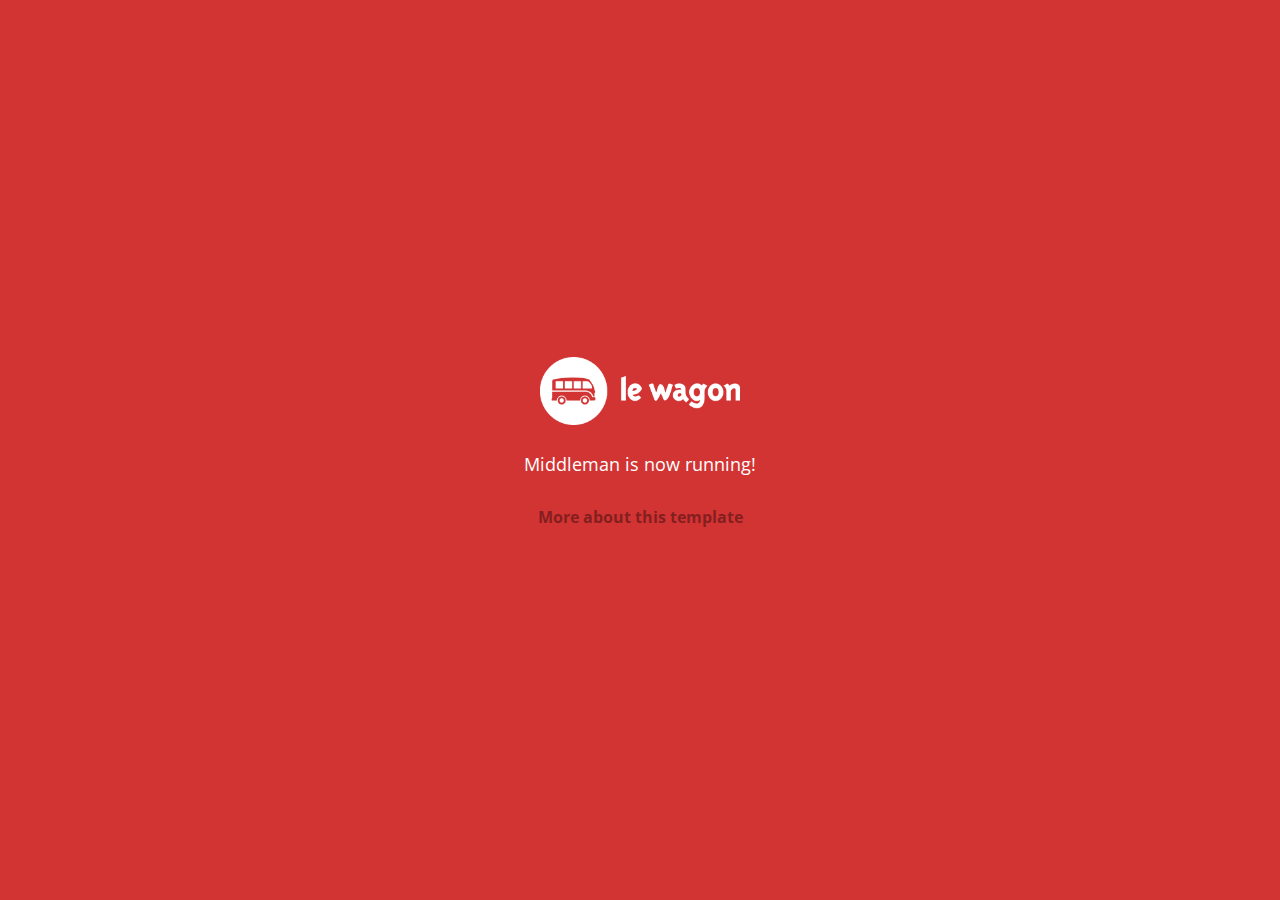
==== index.html @ c3545b0c "Automated commit at 2017-11-06 10:17:30 UTC by middleman-deploy 2.0.0-alpha" ====
<!doctype html>
<html>
  <head>
    <meta charset="utf-8">
    <meta http-equiv="x-ua-compatible" content="ie=edge">
    <meta name="viewport"
          content="width=device-width, initial-scale=1, shrink-to-fit=no">
    <!-- Use the title from a page's frontmatter if it has one -->
    <title>Le Wagon - Middleman</title>
    <link href="stylesheets/application-3c48b980.css" rel="stylesheet" />
    <script src="javascripts/application-93de88c9.js"></script>
    <link href="images/favicon-f15af148.png" rel="icon" type="image/png" />
  </head>
  <body>
    <div id="home">
  <div class="home-content">
    <img src="images/logo-acc9c0ec.png" width="200" alt="Logo" />
    <p>
      Middleman is now running!
    </p>
    <p class="about">
      <a href="about.html">More about this template</a>
    </p>
  </div>
</div>

  </body>
</html>
---- stylesheets/application-3c48b980.css ----
@import url("https://fonts.googleapis.com/css?family=Open+Sans:400,300,700|Raleway:400,100,300,700,500");/*!
 * Bootstrap v3.3.7 (http://getbootstrap.com)
 * Copyright 2011-2016 Twitter, Inc.
 * Licensed under MIT (https://github.com/twbs/bootstrap/blob/master/LICENSE)
 *//*! normalize.css v3.0.3 | MIT License | github.com/necolas/normalize.css */html{font-family:sans-serif;-ms-text-size-adjust:100%;-webkit-text-size-adjust:100%}body{margin:0}article,aside,details,figcaption,figure,footer,header,hgroup,main,menu,nav,section,summary{display:block}audio,canvas,progress,video{display:inline-block;vertical-align:baseline}audio:not([controls]){display:none;height:0}[hidden],template{display:none}a{background-color:transparent}a:active,a:hover{outline:0}abbr[title]{border-bottom:1px dotted}b,strong{font-weight:bold}dfn{font-style:italic}h1{font-size:2em;margin:0.67em 0}mark{background:#ff0;color:#000}small{font-size:80%}sub,sup{font-size:75%;line-height:0;position:relative;vertical-align:baseline}sup{top:-0.5em}sub{bottom:-0.25em}img{border:0}svg:not(:root){overflow:hidden}figure{margin:1em 40px}hr{-webkit-box-sizing:content-box;box-sizing:content-box;height:0}pre{overflow:auto}code,kbd,pre,samp{font-family:monospace, monospace;font-size:1em}button,input,optgroup,select,textarea{color:inherit;font:inherit;margin:0}button{overflow:visible}button,select{text-transform:none}button,html input[type="button"],input[type="reset"],input[type="submit"]{-webkit-appearance:button;cursor:pointer}button[disabled],html input[disabled]{cursor:default}button::-moz-focus-inner,input::-moz-focus-inner{border:0;padding:0}input{line-height:normal}input[type="checkbox"],input[type="radio"]{-webkit-box-sizing:border-box;box-sizing:border-box;padding:0}input[type="number"]::-webkit-inner-spin-button,input[type="number"]::-webkit-outer-spin-button{height:auto}input[type="search"]{-webkit-appearance:textfield;-webkit-box-sizing:content-box;box-sizing:content-box}input[type="search"]::-webkit-search-cancel-button,input[type="search"]::-webkit-search-decoration{-webkit-appearance:none}fieldset{border:1px solid #c0c0c0;margin:0 2px;padding:0.35em 0.625em 0.75em}legend{border:0;padding:0}textarea{overflow:auto}optgroup{font-weight:bold}table{border-collapse:collapse;border-spacing:0}td,th{padding:0}/*! Source: https://github.com/h5bp/html5-boilerplate/blob/master/src/css/main.css */@media print{*,*:before,*:after{background:transparent !important;color:#000 !important;-webkit-box-shadow:none !important;box-shadow:none !important;text-shadow:none !important}a,a:visited{text-decoration:underline}a[href]:after{content:" (" attr(href) ")"}abbr[title]:after{content:" (" attr(title) ")"}a[href^="#"]:after,a[href^="javascript:"]:after{content:""}pre,blockquote{border:1px solid #999;page-break-inside:avoid}thead{display:table-header-group}tr,img{page-break-inside:avoid}img{max-width:100% !important}p,h2,h3{orphans:3;widows:3}h2,h3{page-break-after:avoid}.navbar{display:none}.btn>.caret,.dropup>.btn>.caret{border-top-color:#000 !important}.label{border:1px solid #000}.table{border-collapse:collapse !important}.table td,.table th{background-color:#fff !important}.table-bordered th,.table-bordered td{border:1px solid #ddd !important}}@font-face{font-family:'Glyphicons Halflings';src:url("../assets/bootstrap/glyphicons-halflings-regular-86b6f62b.eot");src:url("../assets/bootstrap/glyphicons-halflings-regular-86b6f62b.eot?#iefix") format("embedded-opentype"),url("../assets/bootstrap/glyphicons-halflings-regular-ca35b697.woff2") format("woff2"),url("../assets/bootstrap/glyphicons-halflings-regular-278e49a8.woff") format("woff"),url("../assets/bootstrap/glyphicons-halflings-regular-44bc1850.ttf") format("truetype"),url("../assets/bootstrap/glyphicons-halflings-regular-de51a849.svg#glyphicons_halflingsregular") format("svg")}.glyphicon{position:relative;top:1px;display:inline-block;font-family:'Glyphicons Halflings';font-style:normal;font-weight:normal;line-height:1;-webkit-font-smoothing:antialiased;-moz-osx-font-smoothing:grayscale}.glyphicon-asterisk:before{content:"\002a"}.glyphicon-plus:before{content:"\002b"}.glyphicon-euro:before,.glyphicon-eur:before{content:"\20ac"}.glyphicon-minus:before{content:"\2212"}.glyphicon-cloud:before{content:"\2601"}.glyphicon-envelope:before{content:"\2709"}.glyphicon-pencil:before{content:"\270f"}.glyphicon-glass:before{content:"\e001"}.glyphicon-music:before{content:"\e002"}.glyphicon-search:before{content:"\e003"}.glyphicon-heart:before{content:"\e005"}.glyphicon-star:before{content:"\e006"}.glyphicon-star-empty:before{content:"\e007"}.glyphicon-user:before{content:"\e008"}.glyphicon-film:before{content:"\e009"}.glyphicon-th-large:before{content:"\e010"}.glyphicon-th:before{content:"\e011"}.glyphicon-th-list:before{content:"\e012"}.glyphicon-ok:before{content:"\e013"}.glyphicon-remove:before{content:"\e014"}.glyphicon-zoom-in:before{content:"\e015"}.glyphicon-zoom-out:before{content:"\e016"}.glyphicon-off:before{content:"\e017"}.glyphicon-signal:before{content:"\e018"}.glyphicon-cog:before{content:"\e019"}.glyphicon-trash:before{content:"\e020"}.glyphicon-home:before{content:"\e021"}.glyphicon-file:before{content:"\e022"}.glyphicon-time:before{content:"\e023"}.glyphicon-road:before{content:"\e024"}.glyphicon-download-alt:before{content:"\e025"}.glyphicon-download:before{content:"\e026"}.glyphicon-upload:before{content:"\e027"}.glyphicon-inbox:before{content:"\e028"}.glyphicon-play-circle:before{content:"\e029"}.glyphicon-repeat:before{content:"\e030"}.glyphicon-refresh:before{content:"\e031"}.glyphicon-list-alt:before{content:"\e032"}.glyphicon-lock:before{content:"\e033"}.glyphicon-flag:before{content:"\e034"}.glyphicon-headphones:before{content:"\e035"}.glyphicon-volume-off:before{content:"\e036"}.glyphicon-volume-down:before{content:"\e037"}.glyphicon-volume-up:before{content:"\e038"}.glyphicon-qrcode:before{content:"\e039"}.glyphicon-barcode:before{content:"\e040"}.glyphicon-tag:before{content:"\e041"}.glyphicon-tags:before{content:"\e042"}.glyphicon-book:before{content:"\e043"}.glyphicon-bookmark:before{content:"\e044"}.glyphicon-print:before{content:"\e045"}.glyphicon-camera:before{content:"\e046"}.glyphicon-font:before{content:"\e047"}.glyphicon-bold:before{content:"\e048"}.glyphicon-italic:before{content:"\e049"}.glyphicon-text-height:before{content:"\e050"}.glyphicon-text-width:before{content:"\e051"}.glyphicon-align-left:before{content:"\e052"}.glyphicon-align-center:before{content:"\e053"}.glyphicon-align-right:before{content:"\e054"}.glyphicon-align-justify:before{content:"\e055"}.glyphicon-list:before{content:"\e056"}.glyphicon-indent-left:before{content:"\e057"}.glyphicon-indent-right:before{content:"\e058"}.glyphicon-facetime-video:before{content:"\e059"}.glyphicon-picture:before{content:"\e060"}.glyphicon-map-marker:before{content:"\e062"}.glyphicon-adjust:before{content:"\e063"}.glyphicon-tint:before{content:"\e064"}.glyphicon-edit:before{content:"\e065"}.glyphicon-share:before{content:"\e066"}.glyphicon-check:before{content:"\e067"}.glyphicon-move:before{content:"\e068"}.glyphicon-step-backward:before{content:"\e069"}.glyphicon-fast-backward:before{content:"\e070"}.glyphicon-backward:before{content:"\e071"}.glyphicon-play:before{content:"\e072"}.glyphicon-pause:before{content:"\e073"}.glyphicon-stop:before{content:"\e074"}.glyphicon-forward:before{content:"\e075"}.glyphicon-fast-forward:before{content:"\e076"}.glyphicon-step-forward:before{content:"\e077"}.glyphicon-eject:before{content:"\e078"}.glyphicon-chevron-left:before{content:"\e079"}.glyphicon-chevron-right:before{content:"\e080"}.glyphicon-plus-sign:before{content:"\e081"}.glyphicon-minus-sign:before{content:"\e082"}.glyphicon-remove-sign:before{content:"\e083"}.glyphicon-ok-sign:before{content:"\e084"}.glyphicon-question-sign:before{content:"\e085"}.glyphicon-info-sign:before{content:"\e086"}.glyphicon-screenshot:before{content:"\e087"}.glyphicon-remove-circle:before{content:"\e088"}.glyphicon-ok-circle:before{content:"\e089"}.glyphicon-ban-circle:before{content:"\e090"}.glyphicon-arrow-left:before{content:"\e091"}.glyphicon-arrow-right:before{content:"\e092"}.glyphicon-arrow-up:before{content:"\e093"}.glyphicon-arrow-down:before{content:"\e094"}.glyphicon-share-alt:before{content:"\e095"}.glyphicon-resize-full:before{content:"\e096"}.glyphicon-resize-small:before{content:"\e097"}.glyphicon-exclamation-sign:before{content:"\e101"}.glyphicon-gift:before{content:"\e102"}.glyphicon-leaf:before{content:"\e103"}.glyphicon-fire:before{content:"\e104"}.glyphicon-eye-open:before{content:"\e105"}.glyphicon-eye-close:before{content:"\e106"}.glyphicon-warning-sign:before{content:"\e107"}.glyphicon-plane:before{content:"\e108"}.glyphicon-calendar:before{content:"\e109"}.glyphicon-random:before{content:"\e110"}.glyphicon-comment:before{content:"\e111"}.glyphicon-magnet:before{content:"\e112"}.glyphicon-chevron-up:before{content:"\e113"}.glyphicon-chevron-down:before{content:"\e114"}.glyphicon-retweet:before{content:"\e115"}.glyphicon-shopping-cart:before{content:"\e116"}.glyphicon-folder-close:before{content:"\e117"}.glyphicon-folder-open:before{content:"\e118"}.glyphicon-resize-vertical:before{content:"\e119"}.glyphicon-resize-horizontal:before{content:"\e120"}.glyphicon-hdd:before{content:"\e121"}.glyphicon-bullhorn:before{content:"\e122"}.glyphicon-bell:before{content:"\e123"}.glyphicon-certificate:before{content:"\e124"}.glyphicon-thumbs-up:before{content:"\e125"}.glyphicon-thumbs-down:before{content:"\e126"}.glyphicon-hand-right:before{content:"\e127"}.glyphicon-hand-left:before{content:"\e128"}.glyphicon-hand-up:before{content:"\e129"}.glyphicon-hand-down:before{content:"\e130"}.glyphicon-circle-arrow-right:before{content:"\e131"}.glyphicon-circle-arrow-left:before{content:"\e132"}.glyphicon-circle-arrow-up:before{content:"\e133"}.glyphicon-circle-arrow-down:before{content:"\e134"}.glyphicon-globe:before{content:"\e135"}.glyphicon-wrench:before{content:"\e136"}.glyphicon-tasks:before{content:"\e137"}.glyphicon-filter:before{content:"\e138"}.glyphicon-briefcase:before{content:"\e139"}.glyphicon-fullscreen:before{content:"\e140"}.glyphicon-dashboard:before{content:"\e141"}.glyphicon-paperclip:before{content:"\e142"}.glyphicon-heart-empty:before{content:"\e143"}.glyphicon-link:before{content:"\e144"}.glyphicon-phone:before{content:"\e145"}.glyphicon-pushpin:before{content:"\e146"}.glyphicon-usd:before{content:"\e148"}.glyphicon-gbp:before{content:"\e149"}.glyphicon-sort:before{content:"\e150"}.glyphicon-sort-by-alphabet:before{content:"\e151"}.glyphicon-sort-by-alphabet-alt:before{content:"\e152"}.glyphicon-sort-by-order:before{content:"\e153"}.glyphicon-sort-by-order-alt:before{content:"\e154"}.glyphicon-sort-by-attributes:before{content:"\e155"}.glyphicon-sort-by-attributes-alt:before{content:"\e156"}.glyphicon-unchecked:before{content:"\e157"}.glyphicon-expand:before{content:"\e158"}.glyphicon-collapse-down:before{content:"\e159"}.glyphicon-collapse-up:before{content:"\e160"}.glyphicon-log-in:before{content:"\e161"}.glyphicon-flash:before{content:"\e162"}.glyphicon-log-out:before{content:"\e163"}.glyphicon-new-window:before{content:"\e164"}.glyphicon-record:before{content:"\e165"}.glyphicon-save:before{content:"\e166"}.glyphicon-open:before{content:"\e167"}.glyphicon-saved:before{content:"\e168"}.glyphicon-import:before{content:"\e169"}.glyphicon-export:before{content:"\e170"}.glyphicon-send:before{content:"\e171"}.glyphicon-floppy-disk:before{content:"\e172"}.glyphicon-floppy-saved:before{content:"\e173"}.glyphicon-floppy-remove:before{content:"\e174"}.glyphicon-floppy-save:before{content:"\e175"}.glyphicon-floppy-open:before{content:"\e176"}.glyphicon-credit-card:before{content:"\e177"}.glyphicon-transfer:before{content:"\e178"}.glyphicon-cutlery:before{content:"\e179"}.glyphicon-header:before{content:"\e180"}.glyphicon-compressed:before{content:"\e181"}.glyphicon-earphone:before{content:"\e182"}.glyphicon-phone-alt:before{content:"\e183"}.glyphicon-tower:before{content:"\e184"}.glyphicon-stats:before{content:"\e185"}.glyphicon-sd-video:before{content:"\e186"}.glyphicon-hd-video:before{content:"\e187"}.glyphicon-subtitles:before{content:"\e188"}.glyphicon-sound-stereo:before{content:"\e189"}.glyphicon-sound-dolby:before{content:"\e190"}.glyphicon-sound-5-1:before{content:"\e191"}.glyphicon-sound-6-1:before{content:"\e192"}.glyphicon-sound-7-1:before{content:"\e193"}.glyphicon-copyright-mark:before{content:"\e194"}.glyphicon-registration-mark:before{content:"\e195"}.glyphicon-cloud-download:before{content:"\e197"}.glyphicon-cloud-upload:before{content:"\e198"}.glyphicon-tree-conifer:before{content:"\e199"}.glyphicon-tree-deciduous:before{content:"\e200"}.glyphicon-cd:before{content:"\e201"}.glyphicon-save-file:before{content:"\e202"}.glyphicon-open-file:before{content:"\e203"}.glyphicon-level-up:before{content:"\e204"}.glyphicon-copy:before{content:"\e205"}.glyphicon-paste:before{content:"\e206"}.glyphicon-alert:before{content:"\e209"}.glyphicon-equalizer:before{content:"\e210"}.glyphicon-king:before{content:"\e211"}.glyphicon-queen:before{content:"\e212"}.glyphicon-pawn:before{content:"\e213"}.glyphicon-bishop:before{content:"\e214"}.glyphicon-knight:before{content:"\e215"}.glyphicon-baby-formula:before{content:"\e216"}.glyphicon-tent:before{content:"\26fa"}.glyphicon-blackboard:before{content:"\e218"}.glyphicon-bed:before{content:"\e219"}.glyphicon-apple:before{content:"\f8ff"}.glyphicon-erase:before{content:"\e221"}.glyphicon-hourglass:before{content:"\231b"}.glyphicon-lamp:before{content:"\e223"}.glyphicon-duplicate:before{content:"\e224"}.glyphicon-piggy-bank:before{content:"\e225"}.glyphicon-scissors:before{content:"\e226"}.glyphicon-bitcoin:before{content:"\e227"}.glyphicon-btc:before{content:"\e227"}.glyphicon-xbt:before{content:"\e227"}.glyphicon-yen:before{content:"\00a5"}.glyphicon-jpy:before{content:"\00a5"}.glyphicon-ruble:before{content:"\20bd"}.glyphicon-rub:before{content:"\20bd"}.glyphicon-scale:before{content:"\e230"}.glyphicon-ice-lolly:before{content:"\e231"}.glyphicon-ice-lolly-tasted:before{content:"\e232"}.glyphicon-education:before{content:"\e233"}.glyphicon-option-horizontal:before{content:"\e234"}.glyphicon-option-vertical:before{content:"\e235"}.glyphicon-menu-hamburger:before{content:"\e236"}.glyphicon-modal-window:before{content:"\e237"}.glyphicon-oil:before{content:"\e238"}.glyphicon-grain:before{content:"\e239"}.glyphicon-sunglasses:before{content:"\e240"}.glyphicon-text-size:before{content:"\e241"}.glyphicon-text-color:before{content:"\e242"}.glyphicon-text-background:before{content:"\e243"}.glyphicon-object-align-top:before{content:"\e244"}.glyphicon-object-align-bottom:before{content:"\e245"}.glyphicon-object-align-horizontal:before{content:"\e246"}.glyphicon-object-align-left:before{content:"\e247"}.glyphicon-object-align-vertical:before{content:"\e248"}.glyphicon-object-align-right:before{content:"\e249"}.glyphicon-triangle-right:before{content:"\e250"}.glyphicon-triangle-left:before{content:"\e251"}.glyphicon-triangle-bottom:before{content:"\e252"}.glyphicon-triangle-top:before{content:"\e253"}.glyphicon-console:before{content:"\e254"}.glyphicon-superscript:before{content:"\e255"}.glyphicon-subscript:before{content:"\e256"}.glyphicon-menu-left:before{content:"\e257"}.glyphicon-menu-right:before{content:"\e258"}.glyphicon-menu-down:before{content:"\e259"}.glyphicon-menu-up:before{content:"\e260"}*{-webkit-box-sizing:border-box;box-sizing:border-box}*:before,*:after{-webkit-box-sizing:border-box;box-sizing:border-box}html{font-size:10px;-webkit-tap-highlight-color:transparent}body{font-family:"Open Sans", "Helvetica", "sans-serif";font-size:18px;line-height:1.42857143;color:#333333;background-color:#F4F4F4}input,button,select,textarea{font-family:inherit;font-size:inherit;line-height:inherit}a{color:#469AE0;text-decoration:none}a:hover,a:focus{color:#1f74ba;text-decoration:underline}a:focus{outline:5px auto -webkit-focus-ring-color;outline-offset:-2px}figure{margin:0}img{vertical-align:middle}.img-responsive{display:block;max-width:100%;height:auto}.img-rounded{border-radius:2px}.img-thumbnail{padding:4px;line-height:1.42857143;background-color:#F4F4F4;border:1px solid #ddd;border-radius:2px;-webkit-transition:all 0.2s ease-in-out;transition:all 0.2s ease-in-out;display:inline-block;max-width:100%;height:auto}.img-circle{border-radius:50%}hr{margin-top:25px;margin-bottom:25px;border:0;border-top:1px solid #eeeeee}.sr-only{position:absolute;width:1px;height:1px;margin:-1px;padding:0;overflow:hidden;clip:rect(0, 0, 0, 0);border:0}.sr-only-focusable:active,.sr-only-focusable:focus{position:static;width:auto;height:auto;margin:0;overflow:visible;clip:auto}[role="button"]{cursor:pointer}h1,h2,h3,h4,h5,h6,.h1,.h2,.h3,.h4,.h5,.h6{font-family:"Raleway", "Helvetica", "sans-serif";font-weight:500;line-height:1.1;color:inherit}h1 small,h1 .small,h2 small,h2 .small,h3 small,h3 .small,h4 small,h4 .small,h5 small,h5 .small,h6 small,h6 .small,.h1 small,.h1 .small,.h2 small,.h2 .small,.h3 small,.h3 .small,.h4 small,.h4 .small,.h5 small,.h5 .small,.h6 small,.h6 .small{font-weight:normal;line-height:1;color:#777777}h1,.h1,h2,.h2,h3,.h3{margin-top:25px;margin-bottom:12.5px}h1 small,h1 .small,.h1 small,.h1 .small,h2 small,h2 .small,.h2 small,.h2 .small,h3 small,h3 .small,.h3 small,.h3 .small{font-size:65%}h4,.h4,h5,.h5,h6,.h6{margin-top:12.5px;margin-bottom:12.5px}h4 small,h4 .small,.h4 small,.h4 .small,h5 small,h5 .small,.h5 small,.h5 .small,h6 small,h6 .small,.h6 small,.h6 .small{font-size:75%}h1,.h1{font-size:46px}h2,.h2{font-size:38px}h3,.h3{font-size:31px}h4,.h4{font-size:23px}h5,.h5{font-size:18px}h6,.h6{font-size:16px}p{margin:0 0 12.5px}.lead{margin-bottom:25px;font-size:20px;font-weight:300;line-height:1.4}@media (min-width: 768px){.lead{font-size:27px}}small,.small{font-size:88%}mark,.mark{background-color:#fcf8e3;padding:.2em}.text-left{text-align:left}.text-right{text-align:right}.text-center{text-align:center}.text-justify{text-align:justify}.text-nowrap{white-space:nowrap}.text-lowercase{text-transform:lowercase}.text-uppercase,.initialism{text-transform:uppercase}.text-capitalize{text-transform:capitalize}.text-muted{color:#777777}.text-primary{color:#469AE0}a.text-primary:hover,a.text-primary:focus{color:#2381d0}.text-success{color:#3c763d}a.text-success:hover,a.text-success:focus{color:#2b542c}.text-info{color:#31708f}a.text-info:hover,a.text-info:focus{color:#245269}.text-warning{color:#8a6d3b}a.text-warning:hover,a.text-warning:focus{color:#66512c}.text-danger{color:#a94442}a.text-danger:hover,a.text-danger:focus{color:#843534}.bg-primary{color:#fff}.bg-primary{background-color:#469AE0}a.bg-primary:hover,a.bg-primary:focus{background-color:#2381d0}.bg-success{background-color:#dff0d8}a.bg-success:hover,a.bg-success:focus{background-color:#c1e2b3}.bg-info{background-color:#d9edf7}a.bg-info:hover,a.bg-info:focus{background-color:#afd9ee}.bg-warning{background-color:#fcf8e3}a.bg-warning:hover,a.bg-warning:focus{background-color:#f7ecb5}.bg-danger{background-color:#f2dede}a.bg-danger:hover,a.bg-danger:focus{background-color:#e4b9b9}.page-header{padding-bottom:11.5px;margin:50px 0 25px;border-bottom:1px solid #eeeeee}ul,ol{margin-top:0;margin-bottom:12.5px}ul ul,ul ol,ol ul,ol ol{margin-bottom:0}.list-unstyled{padding-left:0;list-style:none}.list-inline{padding-left:0;list-style:none;margin-left:-5px}.list-inline>li{display:inline-block;padding-left:5px;padding-right:5px}dl{margin-top:0;margin-bottom:25px}dt,dd{line-height:1.42857143}dt{font-weight:bold}dd{margin-left:0}.dl-horizontal dd:before,.dl-horizontal dd:after{content:" ";display:table}.dl-horizontal dd:after{clear:both}@media (min-width: 768px){.dl-horizontal dt{float:left;width:160px;clear:left;text-align:right;overflow:hidden;text-overflow:ellipsis;white-space:nowrap}.dl-horizontal dd{margin-left:180px}}abbr[title],abbr[data-original-title]{cursor:help;border-bottom:1px dotted #777777}.initialism{font-size:90%}blockquote{padding:12.5px 25px;margin:0 0 25px;font-size:22.5px;border-left:5px solid #eeeeee}blockquote p:last-child,blockquote ul:last-child,blockquote ol:last-child{margin-bottom:0}blockquote footer,blockquote small,blockquote .small{display:block;font-size:80%;line-height:1.42857143;color:#777777}blockquote footer:before,blockquote small:before,blockquote .small:before{content:'\2014 \00A0'}.blockquote-reverse,blockquote.pull-right{padding-right:15px;padding-left:0;border-right:5px solid #eeeeee;border-left:0;text-align:right}.blockquote-reverse footer:before,.blockquote-reverse small:before,.blockquote-reverse .small:before,blockquote.pull-right footer:before,blockquote.pull-right small:before,blockquote.pull-right .small:before{content:''}.blockquote-reverse footer:after,.blockquote-reverse small:after,.blockquote-reverse .small:after,blockquote.pull-right footer:after,blockquote.pull-right small:after,blockquote.pull-right .small:after{content:'\00A0 \2014'}address{margin-bottom:25px;font-style:normal;line-height:1.42857143}code,kbd,pre,samp{font-family:Menlo, Monaco, Consolas, "Courier New", monospace}code{padding:2px 4px;font-size:90%;color:#c7254e;background-color:#f9f2f4;border-radius:2px}kbd{padding:2px 4px;font-size:90%;color:#fff;background-color:#333;border-radius:2px;-webkit-box-shadow:inset 0 -1px 0 rgba(0,0,0,0.25);box-shadow:inset 0 -1px 0 rgba(0,0,0,0.25)}kbd kbd{padding:0;font-size:100%;font-weight:bold;-webkit-box-shadow:none;box-shadow:none}pre{display:block;padding:12px;margin:0 0 12.5px;font-size:17px;line-height:1.42857143;word-break:break-all;word-wrap:break-word;color:#333333;background-color:#f5f5f5;border:1px solid #ccc;border-radius:2px}pre code{padding:0;font-size:inherit;color:inherit;white-space:pre-wrap;background-color:transparent;border-radius:0}.pre-scrollable{max-height:340px;overflow-y:scroll}.container{margin-right:auto;margin-left:auto;padding-left:15px;padding-right:15px}.container:before,.container:after{content:" ";display:table}.container:after{clear:both}@media (min-width: 768px){.container{width:750px}}@media (min-width: 992px){.container{width:970px}}@media (min-width: 1200px){.container{width:1170px}}.container-fluid{margin-right:auto;margin-left:auto;padding-left:15px;padding-right:15px}.container-fluid:before,.container-fluid:after{content:" ";display:table}.container-fluid:after{clear:both}.row{margin-left:-15px;margin-right:-15px}.row:before,.row:after{content:" ";display:table}.row:after{clear:both}.col-xs-1,.col-sm-1,.col-md-1,.col-lg-1,.col-xs-2,.col-sm-2,.col-md-2,.col-lg-2,.col-xs-3,.col-sm-3,.col-md-3,.col-lg-3,.col-xs-4,.col-sm-4,.col-md-4,.col-lg-4,.col-xs-5,.col-sm-5,.col-md-5,.col-lg-5,.col-xs-6,.col-sm-6,.col-md-6,.col-lg-6,.col-xs-7,.col-sm-7,.col-md-7,.col-lg-7,.col-xs-8,.col-sm-8,.col-md-8,.col-lg-8,.col-xs-9,.col-sm-9,.col-md-9,.col-lg-9,.col-xs-10,.col-sm-10,.col-md-10,.col-lg-10,.col-xs-11,.col-sm-11,.col-md-11,.col-lg-11,.col-xs-12,.col-sm-12,.col-md-12,.col-lg-12{position:relative;min-height:1px;padding-left:15px;padding-right:15px}.col-xs-1,.col-xs-2,.col-xs-3,.col-xs-4,.col-xs-5,.col-xs-6,.col-xs-7,.col-xs-8,.col-xs-9,.col-xs-10,.col-xs-11,.col-xs-12{float:left}.col-xs-1{width:8.33333333%}.col-xs-2{width:16.66666667%}.col-xs-3{width:25%}.col-xs-4{width:33.33333333%}.col-xs-5{width:41.66666667%}.col-xs-6{width:50%}.col-xs-7{width:58.33333333%}.col-xs-8{width:66.66666667%}.col-xs-9{width:75%}.col-xs-10{width:83.33333333%}.col-xs-11{width:91.66666667%}.col-xs-12{width:100%}.col-xs-pull-0{right:auto}.col-xs-pull-1{right:8.33333333%}.col-xs-pull-2{right:16.66666667%}.col-xs-pull-3{right:25%}.col-xs-pull-4{right:33.33333333%}.col-xs-pull-5{right:41.66666667%}.col-xs-pull-6{right:50%}.col-xs-pull-7{right:58.33333333%}.col-xs-pull-8{right:66.66666667%}.col-xs-pull-9{right:75%}.col-xs-pull-10{right:83.33333333%}.col-xs-pull-11{right:91.66666667%}.col-xs-pull-12{right:100%}.col-xs-push-0{left:auto}.col-xs-push-1{left:8.33333333%}.col-xs-push-2{left:16.66666667%}.col-xs-push-3{left:25%}.col-xs-push-4{left:33.33333333%}.col-xs-push-5{left:41.66666667%}.col-xs-push-6{left:50%}.col-xs-push-7{left:58.33333333%}.col-xs-push-8{left:66.66666667%}.col-xs-push-9{left:75%}.col-xs-push-10{left:83.33333333%}.col-xs-push-11{left:91.66666667%}.col-xs-push-12{left:100%}.col-xs-offset-0{margin-left:0%}.col-xs-offset-1{margin-left:8.33333333%}.col-xs-offset-2{margin-left:16.66666667%}.col-xs-offset-3{margin-left:25%}.col-xs-offset-4{margin-left:33.33333333%}.col-xs-offset-5{margin-left:41.66666667%}.col-xs-offset-6{margin-left:50%}.col-xs-offset-7{margin-left:58.33333333%}.col-xs-offset-8{margin-left:66.66666667%}.col-xs-offset-9{margin-left:75%}.col-xs-offset-10{margin-left:83.33333333%}.col-xs-offset-11{margin-left:91.66666667%}.col-xs-offset-12{margin-left:100%}@media (min-width: 768px){.col-sm-1,.col-sm-2,.col-sm-3,.col-sm-4,.col-sm-5,.col-sm-6,.col-sm-7,.col-sm-8,.col-sm-9,.col-sm-10,.col-sm-11,.col-sm-12{float:left}.col-sm-1{width:8.33333333%}.col-sm-2{width:16.66666667%}.col-sm-3{width:25%}.col-sm-4{width:33.33333333%}.col-sm-5{width:41.66666667%}.col-sm-6{width:50%}.col-sm-7{width:58.33333333%}.col-sm-8{width:66.66666667%}.col-sm-9{width:75%}.col-sm-10{width:83.33333333%}.col-sm-11{width:91.66666667%}.col-sm-12{width:100%}.col-sm-pull-0{right:auto}.col-sm-pull-1{right:8.33333333%}.col-sm-pull-2{right:16.66666667%}.col-sm-pull-3{right:25%}.col-sm-pull-4{right:33.33333333%}.col-sm-pull-5{right:41.66666667%}.col-sm-pull-6{right:50%}.col-sm-pull-7{right:58.33333333%}.col-sm-pull-8{right:66.66666667%}.col-sm-pull-9{right:75%}.col-sm-pull-10{right:83.33333333%}.col-sm-pull-11{right:91.66666667%}.col-sm-pull-12{right:100%}.col-sm-push-0{left:auto}.col-sm-push-1{left:8.33333333%}.col-sm-push-2{left:16.66666667%}.col-sm-push-3{left:25%}.col-sm-push-4{left:33.33333333%}.col-sm-push-5{left:41.66666667%}.col-sm-push-6{left:50%}.col-sm-push-7{left:58.33333333%}.col-sm-push-8{left:66.66666667%}.col-sm-push-9{left:75%}.col-sm-push-10{left:83.33333333%}.col-sm-push-11{left:91.66666667%}.col-sm-push-12{left:100%}.col-sm-offset-0{margin-left:0%}.col-sm-offset-1{margin-left:8.33333333%}.col-sm-offset-2{margin-left:16.66666667%}.col-sm-offset-3{margin-left:25%}.col-sm-offset-4{margin-left:33.33333333%}.col-sm-offset-5{margin-left:41.66666667%}.col-sm-offset-6{margin-left:50%}.col-sm-offset-7{margin-left:58.33333333%}.col-sm-offset-8{margin-left:66.66666667%}.col-sm-offset-9{margin-left:75%}.col-sm-offset-10{margin-left:83.33333333%}.col-sm-offset-11{margin-left:91.66666667%}.col-sm-offset-12{margin-left:100%}}@media (min-width: 992px){.col-md-1,.col-md-2,.col-md-3,.col-md-4,.col-md-5,.col-md-6,.col-md-7,.col-md-8,.col-md-9,.col-md-10,.col-md-11,.col-md-12{float:left}.col-md-1{width:8.33333333%}.col-md-2{width:16.66666667%}.col-md-3{width:25%}.col-md-4{width:33.33333333%}.col-md-5{width:41.66666667%}.col-md-6{width:50%}.col-md-7{width:58.33333333%}.col-md-8{width:66.66666667%}.col-md-9{width:75%}.col-md-10{width:83.33333333%}.col-md-11{width:91.66666667%}.col-md-12{width:100%}.col-md-pull-0{right:auto}.col-md-pull-1{right:8.33333333%}.col-md-pull-2{right:16.66666667%}.col-md-pull-3{right:25%}.col-md-pull-4{right:33.33333333%}.col-md-pull-5{right:41.66666667%}.col-md-pull-6{right:50%}.col-md-pull-7{right:58.33333333%}.col-md-pull-8{right:66.66666667%}.col-md-pull-9{right:75%}.col-md-pull-10{right:83.33333333%}.col-md-pull-11{right:91.66666667%}.col-md-pull-12{right:100%}.col-md-push-0{left:auto}.col-md-push-1{left:8.33333333%}.col-md-push-2{left:16.66666667%}.col-md-push-3{left:25%}.col-md-push-4{left:33.33333333%}.col-md-push-5{left:41.66666667%}.col-md-push-6{left:50%}.col-md-push-7{left:58.33333333%}.col-md-push-8{left:66.66666667%}.col-md-push-9{left:75%}.col-md-push-10{left:83.33333333%}.col-md-push-11{left:91.66666667%}.col-md-push-12{left:100%}.col-md-offset-0{margin-left:0%}.col-md-offset-1{margin-left:8.33333333%}.col-md-offset-2{margin-left:16.66666667%}.col-md-offset-3{margin-left:25%}.col-md-offset-4{margin-left:33.33333333%}.col-md-offset-5{margin-left:41.66666667%}.col-md-offset-6{margin-left:50%}.col-md-offset-7{margin-left:58.33333333%}.col-md-offset-8{margin-left:66.66666667%}.col-md-offset-9{margin-left:75%}.col-md-offset-10{margin-left:83.33333333%}.col-md-offset-11{margin-left:91.66666667%}.col-md-offset-12{margin-left:100%}}@media (min-width: 1200px){.col-lg-1,.col-lg-2,.col-lg-3,.col-lg-4,.col-lg-5,.col-lg-6,.col-lg-7,.col-lg-8,.col-lg-9,.col-lg-10,.col-lg-11,.col-lg-12{float:left}.col-lg-1{width:8.33333333%}.col-lg-2{width:16.66666667%}.col-lg-3{width:25%}.col-lg-4{width:33.33333333%}.col-lg-5{width:41.66666667%}.col-lg-6{width:50%}.col-lg-7{width:58.33333333%}.col-lg-8{width:66.66666667%}.col-lg-9{width:75%}.col-lg-10{width:83.33333333%}.col-lg-11{width:91.66666667%}.col-lg-12{width:100%}.col-lg-pull-0{right:auto}.col-lg-pull-1{right:8.33333333%}.col-lg-pull-2{right:16.66666667%}.col-lg-pull-3{right:25%}.col-lg-pull-4{right:33.33333333%}.col-lg-pull-5{right:41.66666667%}.col-lg-pull-6{right:50%}.col-lg-pull-7{right:58.33333333%}.col-lg-pull-8{right:66.66666667%}.col-lg-pull-9{right:75%}.col-lg-pull-10{right:83.33333333%}.col-lg-pull-11{right:91.66666667%}.col-lg-pull-12{right:100%}.col-lg-push-0{left:auto}.col-lg-push-1{left:8.33333333%}.col-lg-push-2{left:16.66666667%}.col-lg-push-3{left:25%}.col-lg-push-4{left:33.33333333%}.col-lg-push-5{left:41.66666667%}.col-lg-push-6{left:50%}.col-lg-push-7{left:58.33333333%}.col-lg-push-8{left:66.66666667%}.col-lg-push-9{left:75%}.col-lg-push-10{left:83.33333333%}.col-lg-push-11{left:91.66666667%}.col-lg-push-12{left:100%}.col-lg-offset-0{margin-left:0%}.col-lg-offset-1{margin-left:8.33333333%}.col-lg-offset-2{margin-left:16.66666667%}.col-lg-offset-3{margin-left:25%}.col-lg-offset-4{margin-left:33.33333333%}.col-lg-offset-5{margin-left:41.66666667%}.col-lg-offset-6{margin-left:50%}.col-lg-offset-7{margin-left:58.33333333%}.col-lg-offset-8{margin-left:66.66666667%}.col-lg-offset-9{margin-left:75%}.col-lg-offset-10{margin-left:83.33333333%}.col-lg-offset-11{margin-left:91.66666667%}.col-lg-offset-12{margin-left:100%}}table{background-color:transparent}caption{padding-top:8px;padding-bottom:8px;color:#777777;text-align:left}th{text-align:left}.table{width:100%;max-width:100%;margin-bottom:25px}.table>thead>tr>th,.table>thead>tr>td,.table>tbody>tr>th,.table>tbody>tr>td,.table>tfoot>tr>th,.table>tfoot>tr>td{padding:8px;line-height:1.42857143;vertical-align:top;border-top:1px solid #ddd}.table>thead>tr>th{vertical-align:bottom;border-bottom:2px solid #ddd}.table>caption+thead>tr:first-child>th,.table>caption+thead>tr:first-child>td,.table>colgroup+thead>tr:first-child>th,.table>colgroup+thead>tr:first-child>td,.table>thead:first-child>tr:first-child>th,.table>thead:first-child>tr:first-child>td{border-top:0}.table>tbody+tbody{border-top:2px solid #ddd}.table .table{background-color:#F4F4F4}.table-condensed>thead>tr>th,.table-condensed>thead>tr>td,.table-condensed>tbody>tr>th,.table-condensed>tbody>tr>td,.table-condensed>tfoot>tr>th,.table-condensed>tfoot>tr>td{padding:5px}.table-bordered{border:1px solid #ddd}.table-bordered>thead>tr>th,.table-bordered>thead>tr>td,.table-bordered>tbody>tr>th,.table-bordered>tbody>tr>td,.table-bordered>tfoot>tr>th,.table-bordered>tfoot>tr>td{border:1px solid #ddd}.table-bordered>thead>tr>th,.table-bordered>thead>tr>td{border-bottom-width:2px}.table-striped>tbody>tr:nth-of-type(odd){background-color:#f9f9f9}.table-hover>tbody>tr:hover{background-color:#f5f5f5}table col[class*="col-"]{position:static;float:none;display:table-column}table td[class*="col-"],table th[class*="col-"]{position:static;float:none;display:table-cell}.table>thead>tr>td.active,.table>thead>tr>th.active,.table>thead>tr.active>td,.table>thead>tr.active>th,.table>tbody>tr>td.active,.table>tbody>tr>th.active,.table>tbody>tr.active>td,.table>tbody>tr.active>th,.table>tfoot>tr>td.active,.table>tfoot>tr>th.active,.table>tfoot>tr.active>td,.table>tfoot>tr.active>th{background-color:#f5f5f5}.table-hover>tbody>tr>td.active:hover,.table-hover>tbody>tr>th.active:hover,.table-hover>tbody>tr.active:hover>td,.table-hover>tbody>tr:hover>.active,.table-hover>tbody>tr.active:hover>th{background-color:#e8e8e8}.table>thead>tr>td.success,.table>thead>tr>th.success,.table>thead>tr.success>td,.table>thead>tr.success>th,.table>tbody>tr>td.success,.table>tbody>tr>th.success,.table>tbody>tr.success>td,.table>tbody>tr.success>th,.table>tfoot>tr>td.success,.table>tfoot>tr>th.success,.table>tfoot>tr.success>td,.table>tfoot>tr.success>th{background-color:#dff0d8}.table-hover>tbody>tr>td.success:hover,.table-hover>tbody>tr>th.success:hover,.table-hover>tbody>tr.success:hover>td,.table-hover>tbody>tr:hover>.success,.table-hover>tbody>tr.success:hover>th{background-color:#d0e9c6}.table>thead>tr>td.info,.table>thead>tr>th.info,.table>thead>tr.info>td,.table>thead>tr.info>th,.table>tbody>tr>td.info,.table>tbody>tr>th.info,.table>tbody>tr.info>td,.table>tbody>tr.info>th,.table>tfoot>tr>td.info,.table>tfoot>tr>th.info,.table>tfoot>tr.info>td,.table>tfoot>tr.info>th{background-color:#d9edf7}.table-hover>tbody>tr>td.info:hover,.table-hover>tbody>tr>th.info:hover,.table-hover>tbody>tr.info:hover>td,.table-hover>tbody>tr:hover>.info,.table-hover>tbody>tr.info:hover>th{background-color:#c4e3f3}.table>thead>tr>td.warning,.table>thead>tr>th.warning,.table>thead>tr.warning>td,.table>thead>tr.warning>th,.table>tbody>tr>td.warning,.table>tbody>tr>th.warning,.table>tbody>tr.warning>td,.table>tbody>tr.warning>th,.table>tfoot>tr>td.warning,.table>tfoot>tr>th.warning,.table>tfoot>tr.warning>td,.table>tfoot>tr.warning>th{background-color:#fcf8e3}.table-hover>tbody>tr>td.warning:hover,.table-hover>tbody>tr>th.warning:hover,.table-hover>tbody>tr.warning:hover>td,.table-hover>tbody>tr:hover>.warning,.table-hover>tbody>tr.warning:hover>th{background-color:#faf2cc}.table>thead>tr>td.danger,.table>thead>tr>th.danger,.table>thead>tr.danger>td,.table>thead>tr.danger>th,.table>tbody>tr>td.danger,.table>tbody>tr>th.danger,.table>tbody>tr.danger>td,.table>tbody>tr.danger>th,.table>tfoot>tr>td.danger,.table>tfoot>tr>th.danger,.table>tfoot>tr.danger>td,.table>tfoot>tr.danger>th{background-color:#f2dede}.table-hover>tbody>tr>td.danger:hover,.table-hover>tbody>tr>th.danger:hover,.table-hover>tbody>tr.danger:hover>td,.table-hover>tbody>tr:hover>.danger,.table-hover>tbody>tr.danger:hover>th{background-color:#ebcccc}.table-responsive{overflow-x:auto;min-height:0.01%}@media screen and (max-width: 767px){.table-responsive{width:100%;margin-bottom:18.75px;overflow-y:hidden;-ms-overflow-style:-ms-autohiding-scrollbar;border:1px solid #ddd}.table-responsive>.table{margin-bottom:0}.table-responsive>.table>thead>tr>th,.table-responsive>.table>thead>tr>td,.table-responsive>.table>tbody>tr>th,.table-responsive>.table>tbody>tr>td,.table-responsive>.table>tfoot>tr>th,.table-responsive>.table>tfoot>tr>td{white-space:nowrap}.table-responsive>.table-bordered{border:0}.table-responsive>.table-bordered>thead>tr>th:first-child,.table-responsive>.table-bordered>thead>tr>td:first-child,.table-responsive>.table-bordered>tbody>tr>th:first-child,.table-responsive>.table-bordered>tbody>tr>td:first-child,.table-responsive>.table-bordered>tfoot>tr>th:first-child,.table-responsive>.table-bordered>tfoot>tr>td:first-child{border-left:0}.table-responsive>.table-bordered>thead>tr>th:last-child,.table-responsive>.table-bordered>thead>tr>td:last-child,.table-responsive>.table-bordered>tbody>tr>th:last-child,.table-responsive>.table-bordered>tbody>tr>td:last-child,.table-responsive>.table-bordered>tfoot>tr>th:last-child,.table-responsive>.table-bordered>tfoot>tr>td:last-child{border-right:0}.table-responsive>.table-bordered>tbody>tr:last-child>th,.table-responsive>.table-bordered>tbody>tr:last-child>td,.table-responsive>.table-bordered>tfoot>tr:last-child>th,.table-responsive>.table-bordered>tfoot>tr:last-child>td{border-bottom:0}}fieldset{padding:0;margin:0;border:0;min-width:0}legend{display:block;width:100%;padding:0;margin-bottom:25px;font-size:27px;line-height:inherit;color:#333333;border:0;border-bottom:1px solid #e5e5e5}label{display:inline-block;max-width:100%;margin-bottom:5px;font-weight:bold}input[type="search"]{-webkit-box-sizing:border-box;box-sizing:border-box}input[type="radio"],input[type="checkbox"]{margin:4px 0 0;margin-top:1px \9;line-height:normal}input[type="file"]{display:block}input[type="range"]{display:block;width:100%}select[multiple],select[size]{height:auto}input[type="file"]:focus,input[type="radio"]:focus,input[type="checkbox"]:focus{outline:5px auto -webkit-focus-ring-color;outline-offset:-2px}output{display:block;padding-top:7px;font-size:18px;line-height:1.42857143;color:#000000}.form-control{display:block;width:100%;height:39px;padding:6px 12px;font-size:18px;line-height:1.42857143;color:#000000;background-color:#fff;background-image:none;border:1px solid #ccc;border-radius:2px;-webkit-box-shadow:inset 0 1px 1px rgba(0,0,0,0.075);box-shadow:inset 0 1px 1px rgba(0,0,0,0.075);-webkit-transition:border-color ease-in-out 0.15s, box-shadow ease-in-out 0.15s;-webkit-transition:border-color ease-in-out 0.15s, -webkit-box-shadow ease-in-out 0.15s;transition:border-color ease-in-out 0.15s, -webkit-box-shadow ease-in-out 0.15s;transition:border-color ease-in-out 0.15s, box-shadow ease-in-out 0.15s;transition:border-color ease-in-out 0.15s, box-shadow ease-in-out 0.15s, -webkit-box-shadow ease-in-out 0.15s}.form-control:focus{border-color:#66afe9;outline:0;-webkit-box-shadow:inset 0 1px 1px rgba(0,0,0,0.075),0 0 8px rgba(102,175,233,0.6);box-shadow:inset 0 1px 1px rgba(0,0,0,0.075),0 0 8px rgba(102,175,233,0.6)}.form-control::-moz-placeholder{color:#999;opacity:1}.form-control:-ms-input-placeholder{color:#999}.form-control::-webkit-input-placeholder{color:#999}.form-control::-ms-expand{border:0;background-color:transparent}.form-control[disabled],.form-control[readonly],fieldset[disabled] .form-control{background-color:#eeeeee;opacity:1}.form-control[disabled],fieldset[disabled] .form-control{cursor:not-allowed}textarea.form-control{height:auto}input[type="search"]{-webkit-appearance:none}@media screen and (-webkit-min-device-pixel-ratio: 0){input[type="date"].form-control,input[type="time"].form-control,input[type="datetime-local"].form-control,input[type="month"].form-control{line-height:39px}input[type="date"].input-sm,.input-group-sm>input[type="date"].form-control,.input-group-sm>input[type="date"].input-group-addon,.input-group-sm>.input-group-btn>input[type="date"].btn,.input-group-sm input[type="date"],input[type="time"].input-sm,.input-group-sm>input[type="time"].form-control,.input-group-sm>input[type="time"].input-group-addon,.input-group-sm>.input-group-btn>input[type="time"].btn,.input-group-sm input[type="time"],input[type="datetime-local"].input-sm,.input-group-sm>input[type="datetime-local"].form-control,.input-group-sm>input[type="datetime-local"].input-group-addon,.input-group-sm>.input-group-btn>input[type="datetime-local"].btn,.input-group-sm input[type="datetime-local"],input[type="month"].input-sm,.input-group-sm>input[type="month"].form-control,.input-group-sm>input[type="month"].input-group-addon,.input-group-sm>.input-group-btn>input[type="month"].btn,.input-group-sm input[type="month"]{line-height:36px}input[type="date"].input-lg,.input-group-lg>input[type="date"].form-control,.input-group-lg>input[type="date"].input-group-addon,.input-group-lg>.input-group-btn>input[type="date"].btn,.input-group-lg input[type="date"],input[type="time"].input-lg,.input-group-lg>input[type="time"].form-control,.input-group-lg>input[type="time"].input-group-addon,.input-group-lg>.input-group-btn>input[type="time"].btn,.input-group-lg input[type="time"],input[type="datetime-local"].input-lg,.input-group-lg>input[type="datetime-local"].form-control,.input-group-lg>input[type="datetime-local"].input-group-addon,.input-group-lg>.input-group-btn>input[type="datetime-local"].btn,.input-group-lg input[type="datetime-local"],input[type="month"].input-lg,.input-group-lg>input[type="month"].form-control,.input-group-lg>input[type="month"].input-group-addon,.input-group-lg>.input-group-btn>input[type="month"].btn,.input-group-lg input[type="month"]{line-height:53px}}.form-group{margin-bottom:15px}.radio,.checkbox{position:relative;display:block;margin-top:10px;margin-bottom:10px}.radio label,.checkbox label{min-height:25px;padding-left:20px;margin-bottom:0;font-weight:normal;cursor:pointer}.radio input[type="radio"],.radio-inline input[type="radio"],.checkbox input[type="checkbox"],.checkbox-inline input[type="checkbox"]{position:absolute;margin-left:-20px;margin-top:4px \9}.radio+.radio,.checkbox+.checkbox{margin-top:-5px}.radio-inline,.checkbox-inline{position:relative;display:inline-block;padding-left:20px;margin-bottom:0;vertical-align:middle;font-weight:normal;cursor:pointer}.radio-inline+.radio-inline,.checkbox-inline+.checkbox-inline{margin-top:0;margin-left:10px}input[type="radio"][disabled],input[type="radio"].disabled,fieldset[disabled] input[type="radio"],input[type="checkbox"][disabled],input[type="checkbox"].disabled,fieldset[disabled] input[type="checkbox"]{cursor:not-allowed}.radio-inline.disabled,fieldset[disabled] .radio-inline,.checkbox-inline.disabled,fieldset[disabled] .checkbox-inline{cursor:not-allowed}.radio.disabled label,fieldset[disabled] .radio label,.checkbox.disabled label,fieldset[disabled] .checkbox label{cursor:not-allowed}.form-control-static{padding-top:7px;padding-bottom:7px;margin-bottom:0;min-height:43px}.form-control-static.input-lg,.input-group-lg>.form-control-static.form-control,.input-group-lg>.form-control-static.input-group-addon,.input-group-lg>.input-group-btn>.form-control-static.btn,.form-control-static.input-sm,.input-group-sm>.form-control-static.form-control,.input-group-sm>.form-control-static.input-group-addon,.input-group-sm>.input-group-btn>.form-control-static.btn{padding-left:0;padding-right:0}.input-sm,.input-group-sm>.form-control,.input-group-sm>.input-group-addon,.input-group-sm>.input-group-btn>.btn{height:36px;padding:5px 10px;font-size:16px;line-height:1.5;border-radius:2px}select.input-sm,.input-group-sm>select.form-control,.input-group-sm>select.input-group-addon,.input-group-sm>.input-group-btn>select.btn{height:36px;line-height:36px}textarea.input-sm,.input-group-sm>textarea.form-control,.input-group-sm>textarea.input-group-addon,.input-group-sm>.input-group-btn>textarea.btn,select[multiple].input-sm,.input-group-sm>select[multiple].form-control,.input-group-sm>select[multiple].input-group-addon,.input-group-sm>.input-group-btn>select[multiple].btn{height:auto}.form-group-sm .form-control{height:36px;padding:5px 10px;font-size:16px;line-height:1.5;border-radius:2px}.form-group-sm select.form-control{height:36px;line-height:36px}.form-group-sm textarea.form-control,.form-group-sm select[multiple].form-control{height:auto}.form-group-sm .form-control-static{height:36px;min-height:41px;padding:6px 10px;font-size:16px;line-height:1.5}.input-lg,.input-group-lg>.form-control,.input-group-lg>.input-group-addon,.input-group-lg>.input-group-btn>.btn{height:53px;padding:10px 16px;font-size:23px;line-height:1.3333333;border-radius:2px}select.input-lg,.input-group-lg>select.form-control,.input-group-lg>select.input-group-addon,.input-group-lg>.input-group-btn>select.btn{height:53px;line-height:53px}textarea.input-lg,.input-group-lg>textarea.form-control,.input-group-lg>textarea.input-group-addon,.input-group-lg>.input-group-btn>textarea.btn,select[multiple].input-lg,.input-group-lg>select[multiple].form-control,.input-group-lg>select[multiple].input-group-addon,.input-group-lg>.input-group-btn>select[multiple].btn{height:auto}.form-group-lg .form-control{height:53px;padding:10px 16px;font-size:23px;line-height:1.3333333;border-radius:2px}.form-group-lg select.form-control{height:53px;line-height:53px}.form-group-lg textarea.form-control,.form-group-lg select[multiple].form-control{height:auto}.form-group-lg .form-control-static{height:53px;min-height:48px;padding:11px 16px;font-size:23px;line-height:1.3333333}.has-feedback{position:relative}.has-feedback .form-control{padding-right:48.75px}.form-control-feedback{position:absolute;top:0;right:0;z-index:2;display:block;width:39px;height:39px;line-height:39px;text-align:center;pointer-events:none}.input-lg+.form-control-feedback,.input-group-lg>.form-control+.form-control-feedback,.input-group-lg>.input-group-addon+.form-control-feedback,.input-group-lg>.input-group-btn>.btn+.form-control-feedback,.input-group-lg+.form-control-feedback,.form-group-lg .form-control+.form-control-feedback{width:53px;height:53px;line-height:53px}.input-sm+.form-control-feedback,.input-group-sm>.form-control+.form-control-feedback,.input-group-sm>.input-group-addon+.form-control-feedback,.input-group-sm>.input-group-btn>.btn+.form-control-feedback,.input-group-sm+.form-control-feedback,.form-group-sm .form-control+.form-control-feedback{width:36px;height:36px;line-height:36px}.has-success .help-block,.has-success .control-label,.has-success .radio,.has-success .checkbox,.has-success .radio-inline,.has-success .checkbox-inline,.has-success.radio label,.has-success.checkbox label,.has-success.radio-inline label,.has-success.checkbox-inline label{color:#3c763d}.has-success .form-control{border-color:#3c763d;-webkit-box-shadow:inset 0 1px 1px rgba(0,0,0,0.075);box-shadow:inset 0 1px 1px rgba(0,0,0,0.075)}.has-success .form-control:focus{border-color:#2b542c;-webkit-box-shadow:inset 0 1px 1px rgba(0,0,0,0.075),0 0 6px #67b168;box-shadow:inset 0 1px 1px rgba(0,0,0,0.075),0 0 6px #67b168}.has-success .input-group-addon{color:#3c763d;border-color:#3c763d;background-color:#dff0d8}.has-success .form-control-feedback{color:#3c763d}.has-warning .help-block,.has-warning .control-label,.has-warning .radio,.has-warning .checkbox,.has-warning .radio-inline,.has-warning .checkbox-inline,.has-warning.radio label,.has-warning.checkbox label,.has-warning.radio-inline label,.has-warning.checkbox-inline label{color:#8a6d3b}.has-warning .form-control{border-color:#8a6d3b;-webkit-box-shadow:inset 0 1px 1px rgba(0,0,0,0.075);box-shadow:inset 0 1px 1px rgba(0,0,0,0.075)}.has-warning .form-control:focus{border-color:#66512c;-webkit-box-shadow:inset 0 1px 1px rgba(0,0,0,0.075),0 0 6px #c0a16b;box-shadow:inset 0 1px 1px rgba(0,0,0,0.075),0 0 6px #c0a16b}.has-warning .input-group-addon{color:#8a6d3b;border-color:#8a6d3b;background-color:#fcf8e3}.has-warning .form-control-feedback{color:#8a6d3b}.has-error .help-block,.has-error .control-label,.has-error .radio,.has-error .checkbox,.has-error .radio-inline,.has-error .checkbox-inline,.has-error.radio label,.has-error.checkbox label,.has-error.radio-inline label,.has-error.checkbox-inline label{color:#a94442}.has-error .form-control{border-color:#a94442;-webkit-box-shadow:inset 0 1px 1px rgba(0,0,0,0.075);box-shadow:inset 0 1px 1px rgba(0,0,0,0.075)}.has-error .form-control:focus{border-color:#843534;-webkit-box-shadow:inset 0 1px 1px rgba(0,0,0,0.075),0 0 6px #ce8483;box-shadow:inset 0 1px 1px rgba(0,0,0,0.075),0 0 6px #ce8483}.has-error .input-group-addon{color:#a94442;border-color:#a94442;background-color:#f2dede}.has-error .form-control-feedback{color:#a94442}.has-feedback label ~ .form-control-feedback{top:30px}.has-feedback label.sr-only ~ .form-control-feedback{top:0}.help-block{display:block;margin-top:5px;margin-bottom:10px;color:#737373}@media (min-width: 768px){.form-inline .form-group{display:inline-block;margin-bottom:0;vertical-align:middle}.form-inline .form-control{display:inline-block;width:auto;vertical-align:middle}.form-inline .form-control-static{display:inline-block}.form-inline .input-group{display:inline-table;vertical-align:middle}.form-inline .input-group .input-group-addon,.form-inline .input-group .input-group-btn,.form-inline .input-group .form-control{width:auto}.form-inline .input-group>.form-control{width:100%}.form-inline .control-label{margin-bottom:0;vertical-align:middle}.form-inline .radio,.form-inline .checkbox{display:inline-block;margin-top:0;margin-bottom:0;vertical-align:middle}.form-inline .radio label,.form-inline .checkbox label{padding-left:0}.form-inline .radio input[type="radio"],.form-inline .checkbox input[type="checkbox"]{position:relative;margin-left:0}.form-inline .has-feedback .form-control-feedback{top:0}}.form-horizontal .radio,.form-horizontal .checkbox,.form-horizontal .radio-inline,.form-horizontal .checkbox-inline{margin-top:0;margin-bottom:0;padding-top:7px}.form-horizontal .radio,.form-horizontal .checkbox{min-height:32px}.form-horizontal .form-group{margin-left:-15px;margin-right:-15px}.form-horizontal .form-group:before,.form-horizontal .form-group:after{content:" ";display:table}.form-horizontal .form-group:after{clear:both}@media (min-width: 768px){.form-horizontal .control-label{text-align:right;margin-bottom:0;padding-top:7px}}.form-horizontal .has-feedback .form-control-feedback{right:15px}@media (min-width: 768px){.form-horizontal .form-group-lg .control-label{padding-top:11px;font-size:23px}}@media (min-width: 768px){.form-horizontal .form-group-sm .control-label{padding-top:6px;font-size:16px}}.btn{display:inline-block;margin-bottom:0;font-weight:normal;text-align:center;vertical-align:middle;-ms-touch-action:manipulation;touch-action:manipulation;cursor:pointer;background-image:none;border:1px solid transparent;white-space:nowrap;padding:6px 12px;font-size:18px;line-height:1.42857143;border-radius:2px;-webkit-user-select:none;-moz-user-select:none;-ms-user-select:none;user-select:none}.btn:focus,.btn.focus,.btn:active:focus,.btn:active.focus,.btn.active:focus,.btn.active.focus{outline:5px auto -webkit-focus-ring-color;outline-offset:-2px}.btn:hover,.btn:focus,.btn.focus{color:#333;text-decoration:none}.btn:active,.btn.active{outline:0;background-image:none;-webkit-box-shadow:inset 0 3px 5px rgba(0,0,0,0.125);box-shadow:inset 0 3px 5px rgba(0,0,0,0.125)}.btn.disabled,.btn[disabled],fieldset[disabled] .btn{cursor:not-allowed;opacity:0.65;filter:alpha(opacity=65);-webkit-box-shadow:none;box-shadow:none}a.btn.disabled,fieldset[disabled] a.btn{pointer-events:none}.btn-default{color:#333;background-color:#fff;border-color:#ccc}.btn-default:focus,.btn-default.focus{color:#333;background-color:#e6e6e6;border-color:#8c8c8c}.btn-default:hover{color:#333;background-color:#e6e6e6;border-color:#adadad}.btn-default:active,.btn-default.active,.open>.btn-default.dropdown-toggle{color:#333;background-color:#e6e6e6;border-color:#adadad}.btn-default:active:hover,.btn-default:active:focus,.btn-default:active.focus,.btn-default.active:hover,.btn-default.active:focus,.btn-default.active.focus,.open>.btn-default.dropdown-toggle:hover,.open>.btn-default.dropdown-toggle:focus,.open>.btn-default.dropdown-toggle.focus{color:#333;background-color:#d4d4d4;border-color:#8c8c8c}.btn-default:active,.btn-default.active,.open>.btn-default.dropdown-toggle{background-image:none}.btn-default.disabled:hover,.btn-default.disabled:focus,.btn-default.disabled.focus,.btn-default[disabled]:hover,.btn-default[disabled]:focus,.btn-default[disabled].focus,fieldset[disabled] .btn-default:hover,fieldset[disabled] .btn-default:focus,fieldset[disabled] .btn-default.focus{background-color:#fff;border-color:#ccc}.btn-default .badge{color:#fff;background-color:#333}.btn-primary{color:#fff;background-color:#469AE0;border-color:#308edc}.btn-primary:focus,.btn-primary.focus{color:#fff;background-color:#2381d0;border-color:#144b79}.btn-primary:hover{color:#fff;background-color:#2381d0;border-color:#1e6eb2}.btn-primary:active,.btn-primary.active,.open>.btn-primary.dropdown-toggle{color:#fff;background-color:#2381d0;border-color:#1e6eb2}.btn-primary:active:hover,.btn-primary:active:focus,.btn-primary:active.focus,.btn-primary.active:hover,.btn-primary.active:focus,.btn-primary.active.focus,.open>.btn-primary.dropdown-toggle:hover,.open>.btn-primary.dropdown-toggle:focus,.open>.btn-primary.dropdown-toggle.focus{color:#fff;background-color:#1e6eb2;border-color:#144b79}.btn-primary:active,.btn-primary.active,.open>.btn-primary.dropdown-toggle{background-image:none}.btn-primary.disabled:hover,.btn-primary.disabled:focus,.btn-primary.disabled.focus,.btn-primary[disabled]:hover,.btn-primary[disabled]:focus,.btn-primary[disabled].focus,fieldset[disabled] .btn-primary:hover,fieldset[disabled] .btn-primary:focus,fieldset[disabled] .btn-primary.focus{background-color:#469AE0;border-color:#308edc}.btn-primary .badge{color:#469AE0;background-color:#fff}.btn-success{color:#fff;background-color:#32B796;border-color:#2da386}.btn-success:focus,.btn-success.focus{color:#fff;background-color:#278f75;border-color:#113f34}.btn-success:hover{color:#fff;background-color:#278f75;border-color:#1f735e}.btn-success:active,.btn-success.active,.open>.btn-success.dropdown-toggle{color:#fff;background-color:#278f75;border-color:#1f735e}.btn-success:active:hover,.btn-success:active:focus,.btn-success:active.focus,.btn-success.active:hover,.btn-success.active:focus,.btn-success.active.focus,.open>.btn-success.dropdown-toggle:hover,.open>.btn-success.dropdown-toggle:focus,.open>.btn-success.dropdown-toggle.focus{color:#fff;background-color:#1f735e;border-color:#113f34}.btn-success:active,.btn-success.active,.open>.btn-success.dropdown-toggle{background-image:none}.btn-success.disabled:hover,.btn-success.disabled:focus,.btn-success.disabled.focus,.btn-success[disabled]:hover,.btn-success[disabled]:focus,.btn-success[disabled].focus,fieldset[disabled] .btn-success:hover,fieldset[disabled] .btn-success:focus,fieldset[disabled] .btn-success.focus{background-color:#32B796;border-color:#2da386}.btn-success .badge{color:#32B796;background-color:#fff}.btn-info{color:#fff;background-color:#FDB631;border-color:#fdad18}.btn-info:focus,.btn-info.focus{color:#fff;background-color:#f9a302;border-color:#946101}.btn-info:hover{color:#fff;background-color:#f9a302;border-color:#d58c02}.btn-info:active,.btn-info.active,.open>.btn-info.dropdown-toggle{color:#fff;background-color:#f9a302;border-color:#d58c02}.btn-info:active:hover,.btn-info:active:focus,.btn-info:active.focus,.btn-info.active:hover,.btn-info.active:focus,.btn-info.active.focus,.open>.btn-info.dropdown-toggle:hover,.open>.btn-info.dropdown-toggle:focus,.open>.btn-info.dropdown-toggle.focus{color:#fff;background-color:#d58c02;border-color:#946101}.btn-info:active,.btn-info.active,.open>.btn-info.dropdown-toggle{background-image:none}.btn-info.disabled:hover,.btn-info.disabled:focus,.btn-info.disabled.focus,.btn-info[disabled]:hover,.btn-info[disabled]:focus,.btn-info[disabled].focus,fieldset[disabled] .btn-info:hover,fieldset[disabled] .btn-info:focus,fieldset[disabled] .btn-info.focus{background-color:#FDB631;border-color:#fdad18}.btn-info .badge{color:#FDB631;background-color:#fff}.btn-warning{color:#fff;background-color:#E67E22;border-color:#d67118}.btn-warning:focus,.btn-warning.focus{color:#fff;background-color:#bf6516;border-color:#64350b}.btn-warning:hover{color:#fff;background-color:#bf6516;border-color:#9f5412}.btn-warning:active,.btn-warning.active,.open>.btn-warning.dropdown-toggle{color:#fff;background-color:#bf6516;border-color:#9f5412}.btn-warning:active:hover,.btn-warning:active:focus,.btn-warning:active.focus,.btn-warning.active:hover,.btn-warning.active:focus,.btn-warning.active.focus,.open>.btn-warning.dropdown-toggle:hover,.open>.btn-warning.dropdown-toggle:focus,.open>.btn-warning.dropdown-toggle.focus{color:#fff;background-color:#9f5412;border-color:#64350b}.btn-warning:active,.btn-warning.active,.open>.btn-warning.dropdown-toggle{background-image:none}.btn-warning.disabled:hover,.btn-warning.disabled:focus,.btn-warning.disabled.focus,.btn-warning[disabled]:hover,.btn-warning[disabled]:focus,.btn-warning[disabled].focus,fieldset[disabled] .btn-warning:hover,fieldset[disabled] .btn-warning:focus,fieldset[disabled] .btn-warning.focus{background-color:#E67E22;border-color:#d67118}.btn-warning .badge{color:#E67E22;background-color:#fff}.btn-danger{color:#fff;background-color:#EE5F5B;border-color:#ec4844}.btn-danger:focus,.btn-danger.focus{color:#fff;background-color:#e9322d;border-color:#9f1411}.btn-danger:hover{color:#fff;background-color:#e9322d;border-color:#dc1c17}.btn-danger:active,.btn-danger.active,.open>.btn-danger.dropdown-toggle{color:#fff;background-color:#e9322d;border-color:#dc1c17}.btn-danger:active:hover,.btn-danger:active:focus,.btn-danger:active.focus,.btn-danger.active:hover,.btn-danger.active:focus,.btn-danger.active.focus,.open>.btn-danger.dropdown-toggle:hover,.open>.btn-danger.dropdown-toggle:focus,.open>.btn-danger.dropdown-toggle.focus{color:#fff;background-color:#dc1c17;border-color:#9f1411}.btn-danger:active,.btn-danger.active,.open>.btn-danger.dropdown-toggle{background-image:none}.btn-danger.disabled:hover,.btn-danger.disabled:focus,.btn-danger.disabled.focus,.btn-danger[disabled]:hover,.btn-danger[disabled]:focus,.btn-danger[disabled].focus,fieldset[disabled] .btn-danger:hover,fieldset[disabled] .btn-danger:focus,fieldset[disabled] .btn-danger.focus{background-color:#EE5F5B;border-color:#ec4844}.btn-danger .badge{color:#EE5F5B;background-color:#fff}.btn-link{color:#469AE0;font-weight:normal;border-radius:0}.btn-link,.btn-link:active,.btn-link.active,.btn-link[disabled],fieldset[disabled] .btn-link{background-color:transparent;-webkit-box-shadow:none;box-shadow:none}.btn-link,.btn-link:hover,.btn-link:focus,.btn-link:active{border-color:transparent}.btn-link:hover,.btn-link:focus{color:#1f74ba;text-decoration:underline;background-color:transparent}.btn-link[disabled]:hover,.btn-link[disabled]:focus,fieldset[disabled] .btn-link:hover,fieldset[disabled] .btn-link:focus{color:#777777;text-decoration:none}.btn-lg,.btn-group-lg>.btn{padding:10px 16px;font-size:23px;line-height:1.3333333;border-radius:2px}.btn-sm,.btn-group-sm>.btn{padding:5px 10px;font-size:16px;line-height:1.5;border-radius:2px}.btn-xs,.btn-group-xs>.btn{padding:1px 5px;font-size:16px;line-height:1.5;border-radius:2px}.btn-block{display:block;width:100%}.btn-block+.btn-block{margin-top:5px}input[type="submit"].btn-block,input[type="reset"].btn-block,input[type="button"].btn-block{width:100%}.fade{opacity:0;-webkit-transition:opacity 0.15s linear;transition:opacity 0.15s linear}.fade.in{opacity:1}.collapse{display:none}.collapse.in{display:block}tr.collapse.in{display:table-row}tbody.collapse.in{display:table-row-group}.collapsing{position:relative;height:0;overflow:hidden;-webkit-transition-property:height, visibility;transition-property:height, visibility;-webkit-transition-duration:0.35s;transition-duration:0.35s;-webkit-transition-timing-function:ease;transition-timing-function:ease}.caret{display:inline-block;width:0;height:0;margin-left:2px;vertical-align:middle;border-top:4px dashed;border-top:4px solid \9;border-right:4px solid transparent;border-left:4px solid transparent}.dropup,.dropdown{position:relative}.dropdown-toggle:focus{outline:0}.dropdown-menu{position:absolute;top:100%;left:0;z-index:1000;display:none;float:left;min-width:160px;padding:5px 0;margin:2px 0 0;list-style:none;font-size:18px;text-align:left;background-color:#fff;border:1px solid #ccc;border:1px solid rgba(0,0,0,0.15);border-radius:2px;-webkit-box-shadow:0 6px 12px rgba(0,0,0,0.175);box-shadow:0 6px 12px rgba(0,0,0,0.175);background-clip:padding-box}.dropdown-menu.pull-right{right:0;left:auto}.dropdown-menu .divider{height:1px;margin:11.5px 0;overflow:hidden;background-color:#e5e5e5}.dropdown-menu>li>a{display:block;padding:3px 20px;clear:both;font-weight:normal;line-height:1.42857143;color:#333333;white-space:nowrap}.dropdown-menu>li>a:hover,.dropdown-menu>li>a:focus{text-decoration:none;color:#262626;background-color:#f5f5f5}.dropdown-menu>.active>a,.dropdown-menu>.active>a:hover,.dropdown-menu>.active>a:focus{color:#fff;text-decoration:none;outline:0;background-color:#469AE0}.dropdown-menu>.disabled>a,.dropdown-menu>.disabled>a:hover,.dropdown-menu>.disabled>a:focus{color:#777777}.dropdown-menu>.disabled>a:hover,.dropdown-menu>.disabled>a:focus{text-decoration:none;background-color:transparent;background-image:none;filter:progid:DXImageTransform.Microsoft.gradient(enabled = false);cursor:not-allowed}.open>.dropdown-menu{display:block}.open>a{outline:0}.dropdown-menu-right{left:auto;right:0}.dropdown-menu-left{left:0;right:auto}.dropdown-header{display:block;padding:3px 20px;font-size:16px;line-height:1.42857143;color:#777777;white-space:nowrap}.dropdown-backdrop{position:fixed;left:0;right:0;bottom:0;top:0;z-index:990}.pull-right>.dropdown-menu{right:0;left:auto}.dropup .caret,.navbar-fixed-bottom .dropdown .caret{border-top:0;border-bottom:4px dashed;border-bottom:4px solid \9;content:""}.dropup .dropdown-menu,.navbar-fixed-bottom .dropdown .dropdown-menu{top:auto;bottom:100%;margin-bottom:2px}@media (min-width: 768px){.navbar-right .dropdown-menu{right:0;left:auto}.navbar-right .dropdown-menu-left{left:0;right:auto}}.btn-group,.btn-group-vertical{position:relative;display:inline-block;vertical-align:middle}.btn-group>.btn,.btn-group-vertical>.btn{position:relative;float:left}.btn-group>.btn:hover,.btn-group>.btn:focus,.btn-group>.btn:active,.btn-group>.btn.active,.btn-group-vertical>.btn:hover,.btn-group-vertical>.btn:focus,.btn-group-vertical>.btn:active,.btn-group-vertical>.btn.active{z-index:2}.btn-group .btn+.btn,.btn-group .btn+.btn-group,.btn-group .btn-group+.btn,.btn-group .btn-group+.btn-group{margin-left:-1px}.btn-toolbar{margin-left:-5px}.btn-toolbar:before,.btn-toolbar:after{content:" ";display:table}.btn-toolbar:after{clear:both}.btn-toolbar .btn,.btn-toolbar .btn-group,.btn-toolbar .input-group{float:left}.btn-toolbar>.btn,.btn-toolbar>.btn-group,.btn-toolbar>.input-group{margin-left:5px}.btn-group>.btn:not(:first-child):not(:last-child):not(.dropdown-toggle){border-radius:0}.btn-group>.btn:first-child{margin-left:0}.btn-group>.btn:first-child:not(:last-child):not(.dropdown-toggle){border-bottom-right-radius:0;border-top-right-radius:0}.btn-group>.btn:last-child:not(:first-child),.btn-group>.dropdown-toggle:not(:first-child){border-bottom-left-radius:0;border-top-left-radius:0}.btn-group>.btn-group{float:left}.btn-group>.btn-group:not(:first-child):not(:last-child)>.btn{border-radius:0}.btn-group>.btn-group:first-child:not(:last-child)>.btn:last-child,.btn-group>.btn-group:first-child:not(:last-child)>.dropdown-toggle{border-bottom-right-radius:0;border-top-right-radius:0}.btn-group>.btn-group:last-child:not(:first-child)>.btn:first-child{border-bottom-left-radius:0;border-top-left-radius:0}.btn-group .dropdown-toggle:active,.btn-group.open .dropdown-toggle{outline:0}.btn-group>.btn+.dropdown-toggle{padding-left:8px;padding-right:8px}.btn-group>.btn-lg+.dropdown-toggle,.btn-group-lg.btn-group>.btn+.dropdown-toggle{padding-left:12px;padding-right:12px}.btn-group.open .dropdown-toggle{-webkit-box-shadow:inset 0 3px 5px rgba(0,0,0,0.125);box-shadow:inset 0 3px 5px rgba(0,0,0,0.125)}.btn-group.open .dropdown-toggle.btn-link{-webkit-box-shadow:none;box-shadow:none}.btn .caret{margin-left:0}.btn-lg .caret,.btn-group-lg>.btn .caret{border-width:5px 5px 0;border-bottom-width:0}.dropup .btn-lg .caret,.dropup .btn-group-lg>.btn .caret{border-width:0 5px 5px}.btn-group-vertical>.btn,.btn-group-vertical>.btn-group,.btn-group-vertical>.btn-group>.btn{display:block;float:none;width:100%;max-width:100%}.btn-group-vertical>.btn-group:before,.btn-group-vertical>.btn-group:after{content:" ";display:table}.btn-group-vertical>.btn-group:after{clear:both}.btn-group-vertical>.btn-group>.btn{float:none}.btn-group-vertical>.btn+.btn,.btn-group-vertical>.btn+.btn-group,.btn-group-vertical>.btn-group+.btn,.btn-group-vertical>.btn-group+.btn-group{margin-top:-1px;margin-left:0}.btn-group-vertical>.btn:not(:first-child):not(:last-child){border-radius:0}.btn-group-vertical>.btn:first-child:not(:last-child){border-top-right-radius:2px;border-top-left-radius:2px;border-bottom-right-radius:0;border-bottom-left-radius:0}.btn-group-vertical>.btn:last-child:not(:first-child){border-top-right-radius:0;border-top-left-radius:0;border-bottom-right-radius:2px;border-bottom-left-radius:2px}.btn-group-vertical>.btn-group:not(:first-child):not(:last-child)>.btn{border-radius:0}.btn-group-vertical>.btn-group:first-child:not(:last-child)>.btn:last-child,.btn-group-vertical>.btn-group:first-child:not(:last-child)>.dropdown-toggle{border-bottom-right-radius:0;border-bottom-left-radius:0}.btn-group-vertical>.btn-group:last-child:not(:first-child)>.btn:first-child{border-top-right-radius:0;border-top-left-radius:0}.btn-group-justified{display:table;width:100%;table-layout:fixed;border-collapse:separate}.btn-group-justified>.btn,.btn-group-justified>.btn-group{float:none;display:table-cell;width:1%}.btn-group-justified>.btn-group .btn{width:100%}.btn-group-justified>.btn-group .dropdown-menu{left:auto}[data-toggle="buttons"]>.btn input[type="radio"],[data-toggle="buttons"]>.btn input[type="checkbox"],[data-toggle="buttons"]>.btn-group>.btn input[type="radio"],[data-toggle="buttons"]>.btn-group>.btn input[type="checkbox"]{position:absolute;clip:rect(0, 0, 0, 0);pointer-events:none}.input-group{position:relative;display:table;border-collapse:separate}.input-group[class*="col-"]{float:none;padding-left:0;padding-right:0}.input-group .form-control{position:relative;z-index:2;float:left;width:100%;margin-bottom:0}.input-group .form-control:focus{z-index:3}.input-group-addon,.input-group-btn,.input-group .form-control{display:table-cell}.input-group-addon:not(:first-child):not(:last-child),.input-group-btn:not(:first-child):not(:last-child),.input-group .form-control:not(:first-child):not(:last-child){border-radius:0}.input-group-addon,.input-group-btn{width:1%;white-space:nowrap;vertical-align:middle}.input-group-addon{padding:6px 12px;font-size:18px;font-weight:normal;line-height:1;color:#000000;text-align:center;background-color:#eeeeee;border:1px solid #ccc;border-radius:2px}.input-group-addon.input-sm,.input-group-sm>.input-group-addon,.input-group-sm>.input-group-btn>.input-group-addon.btn{padding:5px 10px;font-size:16px;border-radius:2px}.input-group-addon.input-lg,.input-group-lg>.input-group-addon,.input-group-lg>.input-group-btn>.input-group-addon.btn{padding:10px 16px;font-size:23px;border-radius:2px}.input-group-addon input[type="radio"],.input-group-addon input[type="checkbox"]{margin-top:0}.input-group .form-control:first-child,.input-group-addon:first-child,.input-group-btn:first-child>.btn,.input-group-btn:first-child>.btn-group>.btn,.input-group-btn:first-child>.dropdown-toggle,.input-group-btn:last-child>.btn:not(:last-child):not(.dropdown-toggle),.input-group-btn:last-child>.btn-group:not(:last-child)>.btn{border-bottom-right-radius:0;border-top-right-radius:0}.input-group-addon:first-child{border-right:0}.input-group .form-control:last-child,.input-group-addon:last-child,.input-group-btn:last-child>.btn,.input-group-btn:last-child>.btn-group>.btn,.input-group-btn:last-child>.dropdown-toggle,.input-group-btn:first-child>.btn:not(:first-child),.input-group-btn:first-child>.btn-group:not(:first-child)>.btn{border-bottom-left-radius:0;border-top-left-radius:0}.input-group-addon:last-child{border-left:0}.input-group-btn{position:relative;font-size:0;white-space:nowrap}.input-group-btn>.btn{position:relative}.input-group-btn>.btn+.btn{margin-left:-1px}.input-group-btn>.btn:hover,.input-group-btn>.btn:focus,.input-group-btn>.btn:active{z-index:2}.input-group-btn:first-child>.btn,.input-group-btn:first-child>.btn-group{margin-right:-1px}.input-group-btn:last-child>.btn,.input-group-btn:last-child>.btn-group{z-index:2;margin-left:-1px}.nav{margin-bottom:0;padding-left:0;list-style:none}.nav:before,.nav:after{content:" ";display:table}.nav:after{clear:both}.nav>li{position:relative;display:block}.nav>li>a{position:relative;display:block;padding:10px 15px}.nav>li>a:hover,.nav>li>a:focus{text-decoration:none;background-color:#eeeeee}.nav>li.disabled>a{color:#777777}.nav>li.disabled>a:hover,.nav>li.disabled>a:focus{color:#777777;text-decoration:none;background-color:transparent;cursor:not-allowed}.nav .open>a,.nav .open>a:hover,.nav .open>a:focus{background-color:#eeeeee;border-color:#469AE0}.nav .nav-divider{height:1px;margin:11.5px 0;overflow:hidden;background-color:#e5e5e5}.nav>li>a>img{max-width:none}.nav-tabs{border-bottom:1px solid #ddd}.nav-tabs>li{float:left;margin-bottom:-1px}.nav-tabs>li>a{margin-right:2px;line-height:1.42857143;border:1px solid transparent;border-radius:2px 2px 0 0}.nav-tabs>li>a:hover{border-color:#eeeeee #eeeeee #ddd}.nav-tabs>li.active>a,.nav-tabs>li.active>a:hover,.nav-tabs>li.active>a:focus{color:#000000;background-color:#F4F4F4;border:1px solid #ddd;border-bottom-color:transparent;cursor:default}.nav-pills>li{float:left}.nav-pills>li>a{border-radius:2px}.nav-pills>li+li{margin-left:2px}.nav-pills>li.active>a,.nav-pills>li.active>a:hover,.nav-pills>li.active>a:focus{color:#fff;background-color:#469AE0}.nav-stacked>li{float:none}.nav-stacked>li+li{margin-top:2px;margin-left:0}.nav-justified,.nav-tabs.nav-justified{width:100%}.nav-justified>li,.nav-tabs.nav-justified>li{float:none}.nav-justified>li>a,.nav-tabs.nav-justified>li>a{text-align:center;margin-bottom:5px}.nav-justified>.dropdown .dropdown-menu{top:auto;left:auto}@media (min-width: 768px){.nav-justified>li,.nav-tabs.nav-justified>li{display:table-cell;width:1%}.nav-justified>li>a,.nav-tabs.nav-justified>li>a{margin-bottom:0}}.nav-tabs-justified,.nav-tabs.nav-justified{border-bottom:0}.nav-tabs-justified>li>a,.nav-tabs.nav-justified>li>a{margin-right:0;border-radius:2px}.nav-tabs-justified>.active>a,.nav-tabs.nav-justified>.active>a,.nav-tabs-justified>.active>a:hover,.nav-tabs.nav-justified>.active>a:hover,.nav-tabs-justified>.active>a:focus,.nav-tabs.nav-justified>.active>a:focus{border:1px solid #ddd}@media (min-width: 768px){.nav-tabs-justified>li>a,.nav-tabs.nav-justified>li>a{border-bottom:1px solid #ddd;border-radius:2px 2px 0 0}.nav-tabs-justified>.active>a,.nav-tabs.nav-justified>.active>a,.nav-tabs-justified>.active>a:hover,.nav-tabs.nav-justified>.active>a:hover,.nav-tabs-justified>.active>a:focus,.nav-tabs.nav-justified>.active>a:focus{border-bottom-color:#F4F4F4}}.tab-content>.tab-pane{display:none}.tab-content>.active{display:block}.nav-tabs .dropdown-menu{margin-top:-1px;border-top-right-radius:0;border-top-left-radius:0}.navbar{position:relative;min-height:50px;margin-bottom:25px;border:1px solid transparent}.navbar:before,.navbar:after{content:" ";display:table}.navbar:after{clear:both}@media (min-width: 768px){.navbar{border-radius:2px}}.navbar-header:before,.navbar-header:after{content:" ";display:table}.navbar-header:after{clear:both}@media (min-width: 768px){.navbar-header{float:left}}.navbar-collapse{overflow-x:visible;padding-right:15px;padding-left:15px;border-top:1px solid transparent;-webkit-box-shadow:inset 0 1px 0 rgba(255,255,255,0.1);box-shadow:inset 0 1px 0 rgba(255,255,255,0.1);-webkit-overflow-scrolling:touch}.navbar-collapse:before,.navbar-collapse:after{content:" ";display:table}.navbar-collapse:after{clear:both}.navbar-collapse.in{overflow-y:auto}@media (min-width: 768px){.navbar-collapse{width:auto;border-top:0;-webkit-box-shadow:none;box-shadow:none}.navbar-collapse.collapse{display:block !important;height:auto !important;padding-bottom:0;overflow:visible !important}.navbar-collapse.in{overflow-y:visible}.navbar-fixed-top .navbar-collapse,.navbar-static-top .navbar-collapse,.navbar-fixed-bottom .navbar-collapse{padding-left:0;padding-right:0}}.navbar-fixed-top .navbar-collapse,.navbar-fixed-bottom .navbar-collapse{max-height:340px}@media (max-device-width: 480px) and (orientation: landscape){.navbar-fixed-top .navbar-collapse,.navbar-fixed-bottom .navbar-collapse{max-height:200px}}.container>.navbar-header,.container>.navbar-collapse,.container-fluid>.navbar-header,.container-fluid>.navbar-collapse{margin-right:-15px;margin-left:-15px}@media (min-width: 768px){.container>.navbar-header,.container>.navbar-collapse,.container-fluid>.navbar-header,.container-fluid>.navbar-collapse{margin-right:0;margin-left:0}}.navbar-static-top{z-index:1000;border-width:0 0 1px}@media (min-width: 768px){.navbar-static-top{border-radius:0}}.navbar-fixed-top,.navbar-fixed-bottom{position:fixed;right:0;left:0;z-index:1030}@media (min-width: 768px){.navbar-fixed-top,.navbar-fixed-bottom{border-radius:0}}.navbar-fixed-top{top:0;border-width:0 0 1px}.navbar-fixed-bottom{bottom:0;margin-bottom:0;border-width:1px 0 0}.navbar-brand{float:left;padding:12.5px 15px;font-size:23px;line-height:25px;height:50px}.navbar-brand:hover,.navbar-brand:focus{text-decoration:none}.navbar-brand>img{display:block}@media (min-width: 768px){.navbar>.container .navbar-brand,.navbar>.container-fluid .navbar-brand{margin-left:-15px}}.navbar-toggle{position:relative;float:right;margin-right:15px;padding:9px 10px;margin-top:8px;margin-bottom:8px;background-color:transparent;background-image:none;border:1px solid transparent;border-radius:2px}.navbar-toggle:focus{outline:0}.navbar-toggle .icon-bar{display:block;width:22px;height:2px;border-radius:1px}.navbar-toggle .icon-bar+.icon-bar{margin-top:4px}@media (min-width: 768px){.navbar-toggle{display:none}}.navbar-nav{margin:6.25px -15px}.navbar-nav>li>a{padding-top:10px;padding-bottom:10px;line-height:25px}@media (max-width: 767px){.navbar-nav .open .dropdown-menu{position:static;float:none;width:auto;margin-top:0;background-color:transparent;border:0;-webkit-box-shadow:none;box-shadow:none}.navbar-nav .open .dropdown-menu>li>a,.navbar-nav .open .dropdown-menu .dropdown-header{padding:5px 15px 5px 25px}.navbar-nav .open .dropdown-menu>li>a{line-height:25px}.navbar-nav .open .dropdown-menu>li>a:hover,.navbar-nav .open .dropdown-menu>li>a:focus{background-image:none}}@media (min-width: 768px){.navbar-nav{float:left;margin:0}.navbar-nav>li{float:left}.navbar-nav>li>a{padding-top:12.5px;padding-bottom:12.5px}}.navbar-form{margin-left:-15px;margin-right:-15px;padding:10px 15px;border-top:1px solid transparent;border-bottom:1px solid transparent;-webkit-box-shadow:inset 0 1px 0 rgba(255,255,255,0.1),0 1px 0 rgba(255,255,255,0.1);box-shadow:inset 0 1px 0 rgba(255,255,255,0.1),0 1px 0 rgba(255,255,255,0.1);margin-top:5.5px;margin-bottom:5.5px}@media (min-width: 768px){.navbar-form .form-group{display:inline-block;margin-bottom:0;vertical-align:middle}.navbar-form .form-control{display:inline-block;width:auto;vertical-align:middle}.navbar-form .form-control-static{display:inline-block}.navbar-form .input-group{display:inline-table;vertical-align:middle}.navbar-form .input-group .input-group-addon,.navbar-form .input-group .input-group-btn,.navbar-form .input-group .form-control{width:auto}.navbar-form .input-group>.form-control{width:100%}.navbar-form .control-label{margin-bottom:0;vertical-align:middle}.navbar-form .radio,.navbar-form .checkbox{display:inline-block;margin-top:0;margin-bottom:0;vertical-align:middle}.navbar-form .radio label,.navbar-form .checkbox label{padding-left:0}.navbar-form .radio input[type="radio"],.navbar-form .checkbox input[type="checkbox"]{position:relative;margin-left:0}.navbar-form .has-feedback .form-control-feedback{top:0}}@media (max-width: 767px){.navbar-form .form-group{margin-bottom:5px}.navbar-form .form-group:last-child{margin-bottom:0}}@media (min-width: 768px){.navbar-form{width:auto;border:0;margin-left:0;margin-right:0;padding-top:0;padding-bottom:0;-webkit-box-shadow:none;box-shadow:none}}.navbar-nav>li>.dropdown-menu{margin-top:0;border-top-right-radius:0;border-top-left-radius:0}.navbar-fixed-bottom .navbar-nav>li>.dropdown-menu{margin-bottom:0;border-top-right-radius:2px;border-top-left-radius:2px;border-bottom-right-radius:0;border-bottom-left-radius:0}.navbar-btn{margin-top:5.5px;margin-bottom:5.5px}.navbar-btn.btn-sm,.btn-group-sm>.navbar-btn.btn{margin-top:7px;margin-bottom:7px}.navbar-btn.btn-xs,.btn-group-xs>.navbar-btn.btn{margin-top:14px;margin-bottom:14px}.navbar-text{margin-top:12.5px;margin-bottom:12.5px}@media (min-width: 768px){.navbar-text{float:left;margin-left:15px;margin-right:15px}}@media (min-width: 768px){.navbar-left{float:left !important}.navbar-right{float:right !important;margin-right:-15px}.navbar-right ~ .navbar-right{margin-right:0}}.navbar-default{background-color:#f8f8f8;border-color:#e7e7e7}.navbar-default .navbar-brand{color:#777}.navbar-default .navbar-brand:hover,.navbar-default .navbar-brand:focus{color:#5e5e5e;background-color:transparent}.navbar-default .navbar-text{color:#777}.navbar-default .navbar-nav>li>a{color:#777}.navbar-default .navbar-nav>li>a:hover,.navbar-default .navbar-nav>li>a:focus{color:#333;background-color:transparent}.navbar-default .navbar-nav>.active>a,.navbar-default .navbar-nav>.active>a:hover,.navbar-default .navbar-nav>.active>a:focus{color:#555;background-color:#e7e7e7}.navbar-default .navbar-nav>.disabled>a,.navbar-default .navbar-nav>.disabled>a:hover,.navbar-default .navbar-nav>.disabled>a:focus{color:#ccc;background-color:transparent}.navbar-default .navbar-toggle{border-color:#ddd}.navbar-default .navbar-toggle:hover,.navbar-default .navbar-toggle:focus{background-color:#ddd}.navbar-default .navbar-toggle .icon-bar{background-color:#888}.navbar-default .navbar-collapse,.navbar-default .navbar-form{border-color:#e7e7e7}.navbar-default .navbar-nav>.open>a,.navbar-default .navbar-nav>.open>a:hover,.navbar-default .navbar-nav>.open>a:focus{background-color:#e7e7e7;color:#555}@media (max-width: 767px){.navbar-default .navbar-nav .open .dropdown-menu>li>a{color:#777}.navbar-default .navbar-nav .open .dropdown-menu>li>a:hover,.navbar-default .navbar-nav .open .dropdown-menu>li>a:focus{color:#333;background-color:transparent}.navbar-default .navbar-nav .open .dropdown-menu>.active>a,.navbar-default .navbar-nav .open .dropdown-menu>.active>a:hover,.navbar-default .navbar-nav .open .dropdown-menu>.active>a:focus{color:#555;background-color:#e7e7e7}.navbar-default .navbar-nav .open .dropdown-menu>.disabled>a,.navbar-default .navbar-nav .open .dropdown-menu>.disabled>a:hover,.navbar-default .navbar-nav .open .dropdown-menu>.disabled>a:focus{color:#ccc;background-color:transparent}}.navbar-default .navbar-link{color:#777}.navbar-default .navbar-link:hover{color:#333}.navbar-default .btn-link{color:#777}.navbar-default .btn-link:hover,.navbar-default .btn-link:focus{color:#333}.navbar-default .btn-link[disabled]:hover,.navbar-default .btn-link[disabled]:focus,fieldset[disabled] .navbar-default .btn-link:hover,fieldset[disabled] .navbar-default .btn-link:focus{color:#ccc}.navbar-inverse{background-color:#222;border-color:#090909}.navbar-inverse .navbar-brand{color:#9d9d9d}.navbar-inverse .navbar-brand:hover,.navbar-inverse .navbar-brand:focus{color:#fff;background-color:transparent}.navbar-inverse .navbar-text{color:#9d9d9d}.navbar-inverse .navbar-nav>li>a{color:#9d9d9d}.navbar-inverse .navbar-nav>li>a:hover,.navbar-inverse .navbar-nav>li>a:focus{color:#fff;background-color:transparent}.navbar-inverse .navbar-nav>.active>a,.navbar-inverse .navbar-nav>.active>a:hover,.navbar-inverse .navbar-nav>.active>a:focus{color:#fff;background-color:#090909}.navbar-inverse .navbar-nav>.disabled>a,.navbar-inverse .navbar-nav>.disabled>a:hover,.navbar-inverse .navbar-nav>.disabled>a:focus{color:#444;background-color:transparent}.navbar-inverse .navbar-toggle{border-color:#333}.navbar-inverse .navbar-toggle:hover,.navbar-inverse .navbar-toggle:focus{background-color:#333}.navbar-inverse .navbar-toggle .icon-bar{background-color:#fff}.navbar-inverse .navbar-collapse,.navbar-inverse .navbar-form{border-color:#101010}.navbar-inverse .navbar-nav>.open>a,.navbar-inverse .navbar-nav>.open>a:hover,.navbar-inverse .navbar-nav>.open>a:focus{background-color:#090909;color:#fff}@media (max-width: 767px){.navbar-inverse .navbar-nav .open .dropdown-menu>.dropdown-header{border-color:#090909}.navbar-inverse .navbar-nav .open .dropdown-menu .divider{background-color:#090909}.navbar-inverse .navbar-nav .open .dropdown-menu>li>a{color:#9d9d9d}.navbar-inverse .navbar-nav .open .dropdown-menu>li>a:hover,.navbar-inverse .navbar-nav .open .dropdown-menu>li>a:focus{color:#fff;background-color:transparent}.navbar-inverse .navbar-nav .open .dropdown-menu>.active>a,.navbar-inverse .navbar-nav .open .dropdown-menu>.active>a:hover,.navbar-inverse .navbar-nav .open .dropdown-menu>.active>a:focus{color:#fff;background-color:#090909}.navbar-inverse .navbar-nav .open .dropdown-menu>.disabled>a,.navbar-inverse .navbar-nav .open .dropdown-menu>.disabled>a:hover,.navbar-inverse .navbar-nav .open .dropdown-menu>.disabled>a:focus{color:#444;background-color:transparent}}.navbar-inverse .navbar-link{color:#9d9d9d}.navbar-inverse .navbar-link:hover{color:#fff}.navbar-inverse .btn-link{color:#9d9d9d}.navbar-inverse .btn-link:hover,.navbar-inverse .btn-link:focus{color:#fff}.navbar-inverse .btn-link[disabled]:hover,.navbar-inverse .btn-link[disabled]:focus,fieldset[disabled] .navbar-inverse .btn-link:hover,fieldset[disabled] .navbar-inverse .btn-link:focus{color:#444}.breadcrumb{padding:8px 15px;margin-bottom:25px;list-style:none;background-color:#f5f5f5;border-radius:2px}.breadcrumb>li{display:inline-block}.breadcrumb>li+li:before{content:"/ ";padding:0 5px;color:#ccc}.breadcrumb>.active{color:#777777}.pagination{display:inline-block;padding-left:0;margin:25px 0;border-radius:2px}.pagination>li{display:inline}.pagination>li>a,.pagination>li>span{position:relative;float:left;padding:6px 12px;line-height:1.42857143;text-decoration:none;color:#469AE0;background-color:#fff;border:1px solid #ddd;margin-left:-1px}.pagination>li:first-child>a,.pagination>li:first-child>span{margin-left:0;border-bottom-left-radius:2px;border-top-left-radius:2px}.pagination>li:last-child>a,.pagination>li:last-child>span{border-bottom-right-radius:2px;border-top-right-radius:2px}.pagination>li>a:hover,.pagination>li>a:focus,.pagination>li>span:hover,.pagination>li>span:focus{z-index:2;color:#1f74ba;background-color:#eeeeee;border-color:#ddd}.pagination>.active>a,.pagination>.active>a:hover,.pagination>.active>a:focus,.pagination>.active>span,.pagination>.active>span:hover,.pagination>.active>span:focus{z-index:3;color:#fff;background-color:#469AE0;border-color:#469AE0;cursor:default}.pagination>.disabled>span,.pagination>.disabled>span:hover,.pagination>.disabled>span:focus,.pagination>.disabled>a,.pagination>.disabled>a:hover,.pagination>.disabled>a:focus{color:#777777;background-color:#fff;border-color:#ddd;cursor:not-allowed}.pagination-lg>li>a,.pagination-lg>li>span{padding:10px 16px;font-size:23px;line-height:1.3333333}.pagination-lg>li:first-child>a,.pagination-lg>li:first-child>span{border-bottom-left-radius:2px;border-top-left-radius:2px}.pagination-lg>li:last-child>a,.pagination-lg>li:last-child>span{border-bottom-right-radius:2px;border-top-right-radius:2px}.pagination-sm>li>a,.pagination-sm>li>span{padding:5px 10px;font-size:16px;line-height:1.5}.pagination-sm>li:first-child>a,.pagination-sm>li:first-child>span{border-bottom-left-radius:2px;border-top-left-radius:2px}.pagination-sm>li:last-child>a,.pagination-sm>li:last-child>span{border-bottom-right-radius:2px;border-top-right-radius:2px}.pager{padding-left:0;margin:25px 0;list-style:none;text-align:center}.pager:before,.pager:after{content:" ";display:table}.pager:after{clear:both}.pager li{display:inline}.pager li>a,.pager li>span{display:inline-block;padding:5px 14px;background-color:#fff;border:1px solid #ddd;border-radius:15px}.pager li>a:hover,.pager li>a:focus{text-decoration:none;background-color:#eeeeee}.pager .next>a,.pager .next>span{float:right}.pager .previous>a,.pager .previous>span{float:left}.pager .disabled>a,.pager .disabled>a:hover,.pager .disabled>a:focus,.pager .disabled>span{color:#777777;background-color:#fff;cursor:not-allowed}.label{display:inline;padding:.2em .6em .3em;font-size:75%;font-weight:bold;line-height:1;color:#fff;text-align:center;white-space:nowrap;vertical-align:baseline;border-radius:.25em}.label:empty{display:none}.btn .label{position:relative;top:-1px}a.label:hover,a.label:focus{color:#fff;text-decoration:none;cursor:pointer}.label-default{background-color:#777777}.label-default[href]:hover,.label-default[href]:focus{background-color:#5e5e5e}.label-primary{background-color:#469AE0}.label-primary[href]:hover,.label-primary[href]:focus{background-color:#2381d0}.label-success{background-color:#32B796}.label-success[href]:hover,.label-success[href]:focus{background-color:#278f75}.label-info{background-color:#FDB631}.label-info[href]:hover,.label-info[href]:focus{background-color:#f9a302}.label-warning{background-color:#E67E22}.label-warning[href]:hover,.label-warning[href]:focus{background-color:#bf6516}.label-danger{background-color:#EE5F5B}.label-danger[href]:hover,.label-danger[href]:focus{background-color:#e9322d}.badge{display:inline-block;min-width:10px;padding:3px 7px;font-size:16px;font-weight:bold;color:#fff;line-height:1;vertical-align:middle;white-space:nowrap;text-align:center;background-color:#777777;border-radius:10px}.badge:empty{display:none}.btn .badge{position:relative;top:-1px}.btn-xs .badge,.btn-group-xs>.btn .badge,.btn-group-xs>.btn .badge{top:0;padding:1px 5px}.list-group-item.active>.badge,.nav-pills>.active>a>.badge{color:#469AE0;background-color:#fff}.list-group-item>.badge{float:right}.list-group-item>.badge+.badge{margin-right:5px}.nav-pills>li>a>.badge{margin-left:3px}a.badge:hover,a.badge:focus{color:#fff;text-decoration:none;cursor:pointer}.jumbotron{padding-top:30px;padding-bottom:30px;margin-bottom:30px;color:inherit;background-color:#eeeeee}.jumbotron h1,.jumbotron .h1{color:inherit}.jumbotron p{margin-bottom:15px;font-size:27px;font-weight:200}.jumbotron>hr{border-top-color:#d5d5d5}.container .jumbotron,.container-fluid .jumbotron{border-radius:2px;padding-left:15px;padding-right:15px}.jumbotron .container{max-width:100%}@media screen and (min-width: 768px){.jumbotron{padding-top:48px;padding-bottom:48px}.container .jumbotron,.container-fluid .jumbotron{padding-left:60px;padding-right:60px}.jumbotron h1,.jumbotron .h1{font-size:81px}}.thumbnail{display:block;padding:4px;margin-bottom:25px;line-height:1.42857143;background-color:#F4F4F4;border:1px solid #ddd;border-radius:2px;-webkit-transition:border 0.2s ease-in-out;transition:border 0.2s ease-in-out}.thumbnail>img,.thumbnail a>img{display:block;max-width:100%;height:auto;margin-left:auto;margin-right:auto}.thumbnail .caption{padding:9px;color:#333333}a.thumbnail:hover,a.thumbnail:focus,a.thumbnail.active{border-color:#469AE0}.alert{padding:15px;margin-bottom:25px;border:1px solid transparent;border-radius:2px}.alert h4{margin-top:0;color:inherit}.alert .alert-link{font-weight:bold}.alert>p,.alert>ul{margin-bottom:0}.alert>p+p{margin-top:5px}.alert-dismissable,.alert-dismissible{padding-right:35px}.alert-dismissable .close,.alert-dismissible .close{position:relative;top:-2px;right:-21px;color:inherit}.alert-success{background-color:#dff0d8;border-color:#d6e9c6;color:#3c763d}.alert-success hr{border-top-color:#c9e2b3}.alert-success .alert-link{color:#2b542c}.alert-info{background-color:#d9edf7;border-color:#bce8f1;color:#31708f}.alert-info hr{border-top-color:#a6e1ec}.alert-info .alert-link{color:#245269}.alert-warning{background-color:#fcf8e3;border-color:#faebcc;color:#8a6d3b}.alert-warning hr{border-top-color:#f7e1b5}.alert-warning .alert-link{color:#66512c}.alert-danger{background-color:#f2dede;border-color:#ebccd1;color:#a94442}.alert-danger hr{border-top-color:#e4b9c0}.alert-danger .alert-link{color:#843534}@-webkit-keyframes progress-bar-stripes{from{background-position:40px 0}to{background-position:0 0}}@keyframes progress-bar-stripes{from{background-position:40px 0}to{background-position:0 0}}.progress{overflow:hidden;height:25px;margin-bottom:25px;background-color:#f5f5f5;border-radius:2px;-webkit-box-shadow:inset 0 1px 2px rgba(0,0,0,0.1);box-shadow:inset 0 1px 2px rgba(0,0,0,0.1)}.progress-bar{float:left;width:0%;height:100%;font-size:16px;line-height:25px;color:#fff;text-align:center;background-color:#469AE0;-webkit-box-shadow:inset 0 -1px 0 rgba(0,0,0,0.15);box-shadow:inset 0 -1px 0 rgba(0,0,0,0.15);-webkit-transition:width 0.6s ease;transition:width 0.6s ease}.progress-striped .progress-bar,.progress-bar-striped{background-image:linear-gradient(45deg, rgba(255,255,255,0.15) 25%, transparent 25%, transparent 50%, rgba(255,255,255,0.15) 50%, rgba(255,255,255,0.15) 75%, transparent 75%, transparent);background-size:40px 40px}.progress.active .progress-bar,.progress-bar.active{-webkit-animation:progress-bar-stripes 2s linear infinite;animation:progress-bar-stripes 2s linear infinite}.progress-bar-success{background-color:#32B796}.progress-striped .progress-bar-success{background-image:linear-gradient(45deg, rgba(255,255,255,0.15) 25%, transparent 25%, transparent 50%, rgba(255,255,255,0.15) 50%, rgba(255,255,255,0.15) 75%, transparent 75%, transparent)}.progress-bar-info{background-color:#FDB631}.progress-striped .progress-bar-info{background-image:linear-gradient(45deg, rgba(255,255,255,0.15) 25%, transparent 25%, transparent 50%, rgba(255,255,255,0.15) 50%, rgba(255,255,255,0.15) 75%, transparent 75%, transparent)}.progress-bar-warning{background-color:#E67E22}.progress-striped .progress-bar-warning{background-image:linear-gradient(45deg, rgba(255,255,255,0.15) 25%, transparent 25%, transparent 50%, rgba(255,255,255,0.15) 50%, rgba(255,255,255,0.15) 75%, transparent 75%, transparent)}.progress-bar-danger{background-color:#EE5F5B}.progress-striped .progress-bar-danger{background-image:linear-gradient(45deg, rgba(255,255,255,0.15) 25%, transparent 25%, transparent 50%, rgba(255,255,255,0.15) 50%, rgba(255,255,255,0.15) 75%, transparent 75%, transparent)}.media{margin-top:15px}.media:first-child{margin-top:0}.media,.media-body{zoom:1;overflow:hidden}.media-body{width:10000px}.media-object{display:block}.media-object.img-thumbnail{max-width:none}.media-right,.media>.pull-right{padding-left:10px}.media-left,.media>.pull-left{padding-right:10px}.media-left,.media-right,.media-body{display:table-cell;vertical-align:top}.media-middle{vertical-align:middle}.media-bottom{vertical-align:bottom}.media-heading{margin-top:0;margin-bottom:5px}.media-list{padding-left:0;list-style:none}.list-group{margin-bottom:20px;padding-left:0}.list-group-item{position:relative;display:block;padding:10px 15px;margin-bottom:-1px;background-color:#fff;border:1px solid #ddd}.list-group-item:first-child{border-top-right-radius:2px;border-top-left-radius:2px}.list-group-item:last-child{margin-bottom:0;border-bottom-right-radius:2px;border-bottom-left-radius:2px}a.list-group-item,button.list-group-item{color:#555}a.list-group-item .list-group-item-heading,button.list-group-item .list-group-item-heading{color:#333}a.list-group-item:hover,a.list-group-item:focus,button.list-group-item:hover,button.list-group-item:focus{text-decoration:none;color:#555;background-color:#f5f5f5}button.list-group-item{width:100%;text-align:left}.list-group-item.disabled,.list-group-item.disabled:hover,.list-group-item.disabled:focus{background-color:#eeeeee;color:#777777;cursor:not-allowed}.list-group-item.disabled .list-group-item-heading,.list-group-item.disabled:hover .list-group-item-heading,.list-group-item.disabled:focus .list-group-item-heading{color:inherit}.list-group-item.disabled .list-group-item-text,.list-group-item.disabled:hover .list-group-item-text,.list-group-item.disabled:focus .list-group-item-text{color:#777777}.list-group-item.active,.list-group-item.active:hover,.list-group-item.active:focus{z-index:2;color:#fff;background-color:#469AE0;border-color:#469AE0}.list-group-item.active .list-group-item-heading,.list-group-item.active .list-group-item-heading>small,.list-group-item.active .list-group-item-heading>.small,.list-group-item.active:hover .list-group-item-heading,.list-group-item.active:hover .list-group-item-heading>small,.list-group-item.active:hover .list-group-item-heading>.small,.list-group-item.active:focus .list-group-item-heading,.list-group-item.active:focus .list-group-item-heading>small,.list-group-item.active:focus .list-group-item-heading>.small{color:inherit}.list-group-item.active .list-group-item-text,.list-group-item.active:hover .list-group-item-text,.list-group-item.active:focus .list-group-item-text{color:#f5f9fd}.list-group-item-success{color:#3c763d;background-color:#dff0d8}a.list-group-item-success,button.list-group-item-success{color:#3c763d}a.list-group-item-success .list-group-item-heading,button.list-group-item-success .list-group-item-heading{color:inherit}a.list-group-item-success:hover,a.list-group-item-success:focus,button.list-group-item-success:hover,button.list-group-item-success:focus{color:#3c763d;background-color:#d0e9c6}a.list-group-item-success.active,a.list-group-item-success.active:hover,a.list-group-item-success.active:focus,button.list-group-item-success.active,button.list-group-item-success.active:hover,button.list-group-item-success.active:focus{color:#fff;background-color:#3c763d;border-color:#3c763d}.list-group-item-info{color:#31708f;background-color:#d9edf7}a.list-group-item-info,button.list-group-item-info{color:#31708f}a.list-group-item-info .list-group-item-heading,button.list-group-item-info .list-group-item-heading{color:inherit}a.list-group-item-info:hover,a.list-group-item-info:focus,button.list-group-item-info:hover,button.list-group-item-info:focus{color:#31708f;background-color:#c4e3f3}a.list-group-item-info.active,a.list-group-item-info.active:hover,a.list-group-item-info.active:focus,button.list-group-item-info.active,button.list-group-item-info.active:hover,button.list-group-item-info.active:focus{color:#fff;background-color:#31708f;border-color:#31708f}.list-group-item-warning{color:#8a6d3b;background-color:#fcf8e3}a.list-group-item-warning,button.list-group-item-warning{color:#8a6d3b}a.list-group-item-warning .list-group-item-heading,button.list-group-item-warning .list-group-item-heading{color:inherit}a.list-group-item-warning:hover,a.list-group-item-warning:focus,button.list-group-item-warning:hover,button.list-group-item-warning:focus{color:#8a6d3b;background-color:#faf2cc}a.list-group-item-warning.active,a.list-group-item-warning.active:hover,a.list-group-item-warning.active:focus,button.list-group-item-warning.active,button.list-group-item-warning.active:hover,button.list-group-item-warning.active:focus{color:#fff;background-color:#8a6d3b;border-color:#8a6d3b}.list-group-item-danger{color:#a94442;background-color:#f2dede}a.list-group-item-danger,button.list-group-item-danger{color:#a94442}a.list-group-item-danger .list-group-item-heading,button.list-group-item-danger .list-group-item-heading{color:inherit}a.list-group-item-danger:hover,a.list-group-item-danger:focus,button.list-group-item-danger:hover,button.list-group-item-danger:focus{color:#a94442;background-color:#ebcccc}a.list-group-item-danger.active,a.list-group-item-danger.active:hover,a.list-group-item-danger.active:focus,button.list-group-item-danger.active,button.list-group-item-danger.active:hover,button.list-group-item-danger.active:focus{color:#fff;background-color:#a94442;border-color:#a94442}.list-group-item-heading{margin-top:0;margin-bottom:5px}.list-group-item-text{margin-bottom:0;line-height:1.3}.panel{margin-bottom:25px;background-color:#fff;border:1px solid transparent;border-radius:2px;-webkit-box-shadow:0 1px 1px rgba(0,0,0,0.05);box-shadow:0 1px 1px rgba(0,0,0,0.05)}.panel-body{padding:15px}.panel-body:before,.panel-body:after{content:" ";display:table}.panel-body:after{clear:both}.panel-heading{padding:10px 15px;border-bottom:1px solid transparent;border-top-right-radius:1px;border-top-left-radius:1px}.panel-heading>.dropdown .dropdown-toggle{color:inherit}.panel-title{margin-top:0;margin-bottom:0;font-size:21px;color:inherit}.panel-title>a,.panel-title>small,.panel-title>.small,.panel-title>small>a,.panel-title>.small>a{color:inherit}.panel-footer{padding:10px 15px;background-color:#f5f5f5;border-top:1px solid #ddd;border-bottom-right-radius:1px;border-bottom-left-radius:1px}.panel>.list-group,.panel>.panel-collapse>.list-group{margin-bottom:0}.panel>.list-group .list-group-item,.panel>.panel-collapse>.list-group .list-group-item{border-width:1px 0;border-radius:0}.panel>.list-group:first-child .list-group-item:first-child,.panel>.panel-collapse>.list-group:first-child .list-group-item:first-child{border-top:0;border-top-right-radius:1px;border-top-left-radius:1px}.panel>.list-group:last-child .list-group-item:last-child,.panel>.panel-collapse>.list-group:last-child .list-group-item:last-child{border-bottom:0;border-bottom-right-radius:1px;border-bottom-left-radius:1px}.panel>.panel-heading+.panel-collapse>.list-group .list-group-item:first-child{border-top-right-radius:0;border-top-left-radius:0}.panel-heading+.list-group .list-group-item:first-child{border-top-width:0}.list-group+.panel-footer{border-top-width:0}.panel>.table,.panel>.table-responsive>.table,.panel>.panel-collapse>.table{margin-bottom:0}.panel>.table caption,.panel>.table-responsive>.table caption,.panel>.panel-collapse>.table caption{padding-left:15px;padding-right:15px}.panel>.table:first-child,.panel>.table-responsive:first-child>.table:first-child{border-top-right-radius:1px;border-top-left-radius:1px}.panel>.table:first-child>thead:first-child>tr:first-child,.panel>.table:first-child>tbody:first-child>tr:first-child,.panel>.table-responsive:first-child>.table:first-child>thead:first-child>tr:first-child,.panel>.table-responsive:first-child>.table:first-child>tbody:first-child>tr:first-child{border-top-left-radius:1px;border-top-right-radius:1px}.panel>.table:first-child>thead:first-child>tr:first-child td:first-child,.panel>.table:first-child>thead:first-child>tr:first-child th:first-child,.panel>.table:first-child>tbody:first-child>tr:first-child td:first-child,.panel>.table:first-child>tbody:first-child>tr:first-child th:first-child,.panel>.table-responsive:first-child>.table:first-child>thead:first-child>tr:first-child td:first-child,.panel>.table-responsive:first-child>.table:first-child>thead:first-child>tr:first-child th:first-child,.panel>.table-responsive:first-child>.table:first-child>tbody:first-child>tr:first-child td:first-child,.panel>.table-responsive:first-child>.table:first-child>tbody:first-child>tr:first-child th:first-child{border-top-left-radius:1px}.panel>.table:first-child>thead:first-child>tr:first-child td:last-child,.panel>.table:first-child>thead:first-child>tr:first-child th:last-child,.panel>.table:first-child>tbody:first-child>tr:first-child td:last-child,.panel>.table:first-child>tbody:first-child>tr:first-child th:last-child,.panel>.table-responsive:first-child>.table:first-child>thead:first-child>tr:first-child td:last-child,.panel>.table-responsive:first-child>.table:first-child>thead:first-child>tr:first-child th:last-child,.panel>.table-responsive:first-child>.table:first-child>tbody:first-child>tr:first-child td:last-child,.panel>.table-responsive:first-child>.table:first-child>tbody:first-child>tr:first-child th:last-child{border-top-right-radius:1px}.panel>.table:last-child,.panel>.table-responsive:last-child>.table:last-child{border-bottom-right-radius:1px;border-bottom-left-radius:1px}.panel>.table:last-child>tbody:last-child>tr:last-child,.panel>.table:last-child>tfoot:last-child>tr:last-child,.panel>.table-responsive:last-child>.table:last-child>tbody:last-child>tr:last-child,.panel>.table-responsive:last-child>.table:last-child>tfoot:last-child>tr:last-child{border-bottom-left-radius:1px;border-bottom-right-radius:1px}.panel>.table:last-child>tbody:last-child>tr:last-child td:first-child,.panel>.table:last-child>tbody:last-child>tr:last-child th:first-child,.panel>.table:last-child>tfoot:last-child>tr:last-child td:first-child,.panel>.table:last-child>tfoot:last-child>tr:last-child th:first-child,.panel>.table-responsive:last-child>.table:last-child>tbody:last-child>tr:last-child td:first-child,.panel>.table-responsive:last-child>.table:last-child>tbody:last-child>tr:last-child th:first-child,.panel>.table-responsive:last-child>.table:last-child>tfoot:last-child>tr:last-child td:first-child,.panel>.table-responsive:last-child>.table:last-child>tfoot:last-child>tr:last-child th:first-child{border-bottom-left-radius:1px}.panel>.table:last-child>tbody:last-child>tr:last-child td:last-child,.panel>.table:last-child>tbody:last-child>tr:last-child th:last-child,.panel>.table:last-child>tfoot:last-child>tr:last-child td:last-child,.panel>.table:last-child>tfoot:last-child>tr:last-child th:last-child,.panel>.table-responsive:last-child>.table:last-child>tbody:last-child>tr:last-child td:last-child,.panel>.table-responsive:last-child>.table:last-child>tbody:last-child>tr:last-child th:last-child,.panel>.table-responsive:last-child>.table:last-child>tfoot:last-child>tr:last-child td:last-child,.panel>.table-responsive:last-child>.table:last-child>tfoot:last-child>tr:last-child th:last-child{border-bottom-right-radius:1px}.panel>.panel-body+.table,.panel>.panel-body+.table-responsive,.panel>.table+.panel-body,.panel>.table-responsive+.panel-body{border-top:1px solid #ddd}.panel>.table>tbody:first-child>tr:first-child th,.panel>.table>tbody:first-child>tr:first-child td{border-top:0}.panel>.table-bordered,.panel>.table-responsive>.table-bordered{border:0}.panel>.table-bordered>thead>tr>th:first-child,.panel>.table-bordered>thead>tr>td:first-child,.panel>.table-bordered>tbody>tr>th:first-child,.panel>.table-bordered>tbody>tr>td:first-child,.panel>.table-bordered>tfoot>tr>th:first-child,.panel>.table-bordered>tfoot>tr>td:first-child,.panel>.table-responsive>.table-bordered>thead>tr>th:first-child,.panel>.table-responsive>.table-bordered>thead>tr>td:first-child,.panel>.table-responsive>.table-bordered>tbody>tr>th:first-child,.panel>.table-responsive>.table-bordered>tbody>tr>td:first-child,.panel>.table-responsive>.table-bordered>tfoot>tr>th:first-child,.panel>.table-responsive>.table-bordered>tfoot>tr>td:first-child{border-left:0}.panel>.table-bordered>thead>tr>th:last-child,.panel>.table-bordered>thead>tr>td:last-child,.panel>.table-bordered>tbody>tr>th:last-child,.panel>.table-bordered>tbody>tr>td:last-child,.panel>.table-bordered>tfoot>tr>th:last-child,.panel>.table-bordered>tfoot>tr>td:last-child,.panel>.table-responsive>.table-bordered>thead>tr>th:last-child,.panel>.table-responsive>.table-bordered>thead>tr>td:last-child,.panel>.table-responsive>.table-bordered>tbody>tr>th:last-child,.panel>.table-responsive>.table-bordered>tbody>tr>td:last-child,.panel>.table-responsive>.table-bordered>tfoot>tr>th:last-child,.panel>.table-responsive>.table-bordered>tfoot>tr>td:last-child{border-right:0}.panel>.table-bordered>thead>tr:first-child>td,.panel>.table-bordered>thead>tr:first-child>th,.panel>.table-bordered>tbody>tr:first-child>td,.panel>.table-bordered>tbody>tr:first-child>th,.panel>.table-responsive>.table-bordered>thead>tr:first-child>td,.panel>.table-responsive>.table-bordered>thead>tr:first-child>th,.panel>.table-responsive>.table-bordered>tbody>tr:first-child>td,.panel>.table-responsive>.table-bordered>tbody>tr:first-child>th{border-bottom:0}.panel>.table-bordered>tbody>tr:last-child>td,.panel>.table-bordered>tbody>tr:last-child>th,.panel>.table-bordered>tfoot>tr:last-child>td,.panel>.table-bordered>tfoot>tr:last-child>th,.panel>.table-responsive>.table-bordered>tbody>tr:last-child>td,.panel>.table-responsive>.table-bordered>tbody>tr:last-child>th,.panel>.table-responsive>.table-bordered>tfoot>tr:last-child>td,.panel>.table-responsive>.table-bordered>tfoot>tr:last-child>th{border-bottom:0}.panel>.table-responsive{border:0;margin-bottom:0}.panel-group{margin-bottom:25px}.panel-group .panel{margin-bottom:0;border-radius:2px}.panel-group .panel+.panel{margin-top:5px}.panel-group .panel-heading{border-bottom:0}.panel-group .panel-heading+.panel-collapse>.panel-body,.panel-group .panel-heading+.panel-collapse>.list-group{border-top:1px solid #ddd}.panel-group .panel-footer{border-top:0}.panel-group .panel-footer+.panel-collapse .panel-body{border-bottom:1px solid #ddd}.panel-default{border-color:#ddd}.panel-default>.panel-heading{color:#333333;background-color:#f5f5f5;border-color:#ddd}.panel-default>.panel-heading+.panel-collapse>.panel-body{border-top-color:#ddd}.panel-default>.panel-heading .badge{color:#f5f5f5;background-color:#333333}.panel-default>.panel-footer+.panel-collapse>.panel-body{border-bottom-color:#ddd}.panel-primary{border-color:#469AE0}.panel-primary>.panel-heading{color:#fff;background-color:#469AE0;border-color:#469AE0}.panel-primary>.panel-heading+.panel-collapse>.panel-body{border-top-color:#469AE0}.panel-primary>.panel-heading .badge{color:#469AE0;background-color:#fff}.panel-primary>.panel-footer+.panel-collapse>.panel-body{border-bottom-color:#469AE0}.panel-success{border-color:#d6e9c6}.panel-success>.panel-heading{color:#3c763d;background-color:#dff0d8;border-color:#d6e9c6}.panel-success>.panel-heading+.panel-collapse>.panel-body{border-top-color:#d6e9c6}.panel-success>.panel-heading .badge{color:#dff0d8;background-color:#3c763d}.panel-success>.panel-footer+.panel-collapse>.panel-body{border-bottom-color:#d6e9c6}.panel-info{border-color:#bce8f1}.panel-info>.panel-heading{color:#31708f;background-color:#d9edf7;border-color:#bce8f1}.panel-info>.panel-heading+.panel-collapse>.panel-body{border-top-color:#bce8f1}.panel-info>.panel-heading .badge{color:#d9edf7;background-color:#31708f}.panel-info>.panel-footer+.panel-collapse>.panel-body{border-bottom-color:#bce8f1}.panel-warning{border-color:#faebcc}.panel-warning>.panel-heading{color:#8a6d3b;background-color:#fcf8e3;border-color:#faebcc}.panel-warning>.panel-heading+.panel-collapse>.panel-body{border-top-color:#faebcc}.panel-warning>.panel-heading .badge{color:#fcf8e3;background-color:#8a6d3b}.panel-warning>.panel-footer+.panel-collapse>.panel-body{border-bottom-color:#faebcc}.panel-danger{border-color:#ebccd1}.panel-danger>.panel-heading{color:#a94442;background-color:#f2dede;border-color:#ebccd1}.panel-danger>.panel-heading+.panel-collapse>.panel-body{border-top-color:#ebccd1}.panel-danger>.panel-heading .badge{color:#f2dede;background-color:#a94442}.panel-danger>.panel-footer+.panel-collapse>.panel-body{border-bottom-color:#ebccd1}.embed-responsive{position:relative;display:block;height:0;padding:0;overflow:hidden}.embed-responsive .embed-responsive-item,.embed-responsive iframe,.embed-responsive embed,.embed-responsive object,.embed-responsive video{position:absolute;top:0;left:0;bottom:0;height:100%;width:100%;border:0}.embed-responsive-16by9{padding-bottom:56.25%}.embed-responsive-4by3{padding-bottom:75%}.well{min-height:20px;padding:19px;margin-bottom:20px;background-color:#f5f5f5;border:1px solid #e3e3e3;border-radius:2px;-webkit-box-shadow:inset 0 1px 1px rgba(0,0,0,0.05);box-shadow:inset 0 1px 1px rgba(0,0,0,0.05)}.well blockquote{border-color:#ddd;border-color:rgba(0,0,0,0.15)}.well-lg{padding:24px;border-radius:2px}.well-sm{padding:9px;border-radius:2px}.close{float:right;font-size:27px;font-weight:bold;line-height:1;color:#000;text-shadow:0 1px 0 #fff;opacity:0.2;filter:alpha(opacity=20)}.close:hover,.close:focus{color:#000;text-decoration:none;cursor:pointer;opacity:0.5;filter:alpha(opacity=50)}button.close{padding:0;cursor:pointer;background:transparent;border:0;-webkit-appearance:none}.modal-open{overflow:hidden}.modal{display:none;overflow:hidden;position:fixed;top:0;right:0;bottom:0;left:0;z-index:1050;-webkit-overflow-scrolling:touch;outline:0}.modal.fade .modal-dialog{-webkit-transform:translate(0, -25%);transform:translate(0, -25%);-webkit-transition:-webkit-transform 0.3s ease-out;transition:-webkit-transform 0.3s ease-out;transition:transform 0.3s ease-out;transition:transform 0.3s ease-out, -webkit-transform 0.3s ease-out}.modal.in .modal-dialog{-webkit-transform:translate(0, 0);transform:translate(0, 0)}.modal-open .modal{overflow-x:hidden;overflow-y:auto}.modal-dialog{position:relative;width:auto;margin:10px}.modal-content{position:relative;background-color:#fff;border:1px solid #999;border:1px solid rgba(0,0,0,0.2);border-radius:2px;-webkit-box-shadow:0 3px 9px rgba(0,0,0,0.5);box-shadow:0 3px 9px rgba(0,0,0,0.5);background-clip:padding-box;outline:0}.modal-backdrop{position:fixed;top:0;right:0;bottom:0;left:0;z-index:1040;background-color:#000}.modal-backdrop.fade{opacity:0;filter:alpha(opacity=0)}.modal-backdrop.in{opacity:0.5;filter:alpha(opacity=50)}.modal-header{padding:15px;border-bottom:1px solid #e5e5e5}.modal-header:before,.modal-header:after{content:" ";display:table}.modal-header:after{clear:both}.modal-header .close{margin-top:-2px}.modal-title{margin:0;line-height:1.42857143}.modal-body{position:relative;padding:15px}.modal-footer{padding:15px;text-align:right;border-top:1px solid #e5e5e5}.modal-footer:before,.modal-footer:after{content:" ";display:table}.modal-footer:after{clear:both}.modal-footer .btn+.btn{margin-left:5px;margin-bottom:0}.modal-footer .btn-group .btn+.btn{margin-left:-1px}.modal-footer .btn-block+.btn-block{margin-left:0}.modal-scrollbar-measure{position:absolute;top:-9999px;width:50px;height:50px;overflow:scroll}@media (min-width: 768px){.modal-dialog{width:600px;margin:30px auto}.modal-content{-webkit-box-shadow:0 5px 15px rgba(0,0,0,0.5);box-shadow:0 5px 15px rgba(0,0,0,0.5)}.modal-sm{width:300px}}@media (min-width: 992px){.modal-lg{width:900px}}.tooltip{position:absolute;z-index:1070;display:block;font-family:"Open Sans", "Helvetica", "sans-serif";font-style:normal;font-weight:normal;letter-spacing:normal;line-break:auto;line-height:1.42857143;text-align:left;text-align:start;text-decoration:none;text-shadow:none;text-transform:none;white-space:normal;word-break:normal;word-spacing:normal;word-wrap:normal;font-size:16px;opacity:0;filter:alpha(opacity=0)}.tooltip.in{opacity:0.9;filter:alpha(opacity=90)}.tooltip.top{margin-top:-3px;padding:5px 0}.tooltip.right{margin-left:3px;padding:0 5px}.tooltip.bottom{margin-top:3px;padding:5px 0}.tooltip.left{margin-left:-3px;padding:0 5px}.tooltip-inner{max-width:200px;padding:3px 8px;color:#fff;text-align:center;background-color:#000;border-radius:2px}.tooltip-arrow{position:absolute;width:0;height:0;border-color:transparent;border-style:solid}.tooltip.top .tooltip-arrow{bottom:0;left:50%;margin-left:-5px;border-width:5px 5px 0;border-top-color:#000}.tooltip.top-left .tooltip-arrow{bottom:0;right:5px;margin-bottom:-5px;border-width:5px 5px 0;border-top-color:#000}.tooltip.top-right .tooltip-arrow{bottom:0;left:5px;margin-bottom:-5px;border-width:5px 5px 0;border-top-color:#000}.tooltip.right .tooltip-arrow{top:50%;left:0;margin-top:-5px;border-width:5px 5px 5px 0;border-right-color:#000}.tooltip.left .tooltip-arrow{top:50%;right:0;margin-top:-5px;border-width:5px 0 5px 5px;border-left-color:#000}.tooltip.bottom .tooltip-arrow{top:0;left:50%;margin-left:-5px;border-width:0 5px 5px;border-bottom-color:#000}.tooltip.bottom-left .tooltip-arrow{top:0;right:5px;margin-top:-5px;border-width:0 5px 5px;border-bottom-color:#000}.tooltip.bottom-right .tooltip-arrow{top:0;left:5px;margin-top:-5px;border-width:0 5px 5px;border-bottom-color:#000}.popover{position:absolute;top:0;left:0;z-index:1060;display:none;max-width:276px;padding:1px;font-family:"Open Sans", "Helvetica", "sans-serif";font-style:normal;font-weight:normal;letter-spacing:normal;line-break:auto;line-height:1.42857143;text-align:left;text-align:start;text-decoration:none;text-shadow:none;text-transform:none;white-space:normal;word-break:normal;word-spacing:normal;word-wrap:normal;font-size:18px;background-color:#fff;background-clip:padding-box;border:1px solid #ccc;border:1px solid rgba(0,0,0,0.2);border-radius:2px;-webkit-box-shadow:0 5px 10px rgba(0,0,0,0.2);box-shadow:0 5px 10px rgba(0,0,0,0.2)}.popover.top{margin-top:-10px}.popover.right{margin-left:10px}.popover.bottom{margin-top:10px}.popover.left{margin-left:-10px}.popover-title{margin:0;padding:8px 14px;font-size:18px;background-color:#f7f7f7;border-bottom:1px solid #ebebeb;border-radius:1px 1px 0 0}.popover-content{padding:9px 14px}.popover>.arrow,.popover>.arrow:after{position:absolute;display:block;width:0;height:0;border-color:transparent;border-style:solid}.popover>.arrow{border-width:11px}.popover>.arrow:after{border-width:10px;content:""}.popover.top>.arrow{left:50%;margin-left:-11px;border-bottom-width:0;border-top-color:#999999;border-top-color:rgba(0,0,0,0.25);bottom:-11px}.popover.top>.arrow:after{content:" ";bottom:1px;margin-left:-10px;border-bottom-width:0;border-top-color:#fff}.popover.right>.arrow{top:50%;left:-11px;margin-top:-11px;border-left-width:0;border-right-color:#999999;border-right-color:rgba(0,0,0,0.25)}.popover.right>.arrow:after{content:" ";left:1px;bottom:-10px;border-left-width:0;border-right-color:#fff}.popover.bottom>.arrow{left:50%;margin-left:-11px;border-top-width:0;border-bottom-color:#999999;border-bottom-color:rgba(0,0,0,0.25);top:-11px}.popover.bottom>.arrow:after{content:" ";top:1px;margin-left:-10px;border-top-width:0;border-bottom-color:#fff}.popover.left>.arrow{top:50%;right:-11px;margin-top:-11px;border-right-width:0;border-left-color:#999999;border-left-color:rgba(0,0,0,0.25)}.popover.left>.arrow:after{content:" ";right:1px;border-right-width:0;border-left-color:#fff;bottom:-10px}.carousel{position:relative}.carousel-inner{position:relative;overflow:hidden;width:100%}.carousel-inner>.item{display:none;position:relative;-webkit-transition:0.6s ease-in-out left;transition:0.6s ease-in-out left}.carousel-inner>.item>img,.carousel-inner>.item>a>img{display:block;max-width:100%;height:auto;line-height:1}@media all and (transform-3d), (-webkit-transform-3d){.carousel-inner>.item{-webkit-transition:-webkit-transform 0.6s ease-in-out;transition:-webkit-transform 0.6s ease-in-out;transition:transform 0.6s ease-in-out;transition:transform 0.6s ease-in-out, -webkit-transform 0.6s ease-in-out;-webkit-backface-visibility:hidden;backface-visibility:hidden;-webkit-perspective:1000px;perspective:1000px}.carousel-inner>.item.next,.carousel-inner>.item.active.right{-webkit-transform:translate3d(100%, 0, 0);transform:translate3d(100%, 0, 0);left:0}.carousel-inner>.item.prev,.carousel-inner>.item.active.left{-webkit-transform:translate3d(-100%, 0, 0);transform:translate3d(-100%, 0, 0);left:0}.carousel-inner>.item.next.left,.carousel-inner>.item.prev.right,.carousel-inner>.item.active{-webkit-transform:translate3d(0, 0, 0);transform:translate3d(0, 0, 0);left:0}}.carousel-inner>.active,.carousel-inner>.next,.carousel-inner>.prev{display:block}.carousel-inner>.active{left:0}.carousel-inner>.next,.carousel-inner>.prev{position:absolute;top:0;width:100%}.carousel-inner>.next{left:100%}.carousel-inner>.prev{left:-100%}.carousel-inner>.next.left,.carousel-inner>.prev.right{left:0}.carousel-inner>.active.left{left:-100%}.carousel-inner>.active.right{left:100%}.carousel-control{position:absolute;top:0;left:0;bottom:0;width:15%;opacity:0.5;filter:alpha(opacity=50);font-size:20px;color:#fff;text-align:center;text-shadow:0 1px 2px rgba(0,0,0,0.6);background-color:transparent}.carousel-control.left{background-image:-webkit-gradient(linear, left top, right top, from(rgba(0,0,0,0.5)), to(rgba(0,0,0,0.0001)));background-image:linear-gradient(to right, rgba(0,0,0,0.5) 0%, rgba(0,0,0,0.0001) 100%);background-repeat:repeat-x;filter:progid:DXImageTransform.Microsoft.gradient(startColorstr='#80000000', endColorstr='#00000000', GradientType=1)}.carousel-control.right{left:auto;right:0;background-image:-webkit-gradient(linear, left top, right top, from(rgba(0,0,0,0.0001)), to(rgba(0,0,0,0.5)));background-image:linear-gradient(to right, rgba(0,0,0,0.0001) 0%, rgba(0,0,0,0.5) 100%);background-repeat:repeat-x;filter:progid:DXImageTransform.Microsoft.gradient(startColorstr='#00000000', endColorstr='#80000000', GradientType=1)}.carousel-control:hover,.carousel-control:focus{outline:0;color:#fff;text-decoration:none;opacity:0.9;filter:alpha(opacity=90)}.carousel-control .icon-prev,.carousel-control .icon-next,.carousel-control .glyphicon-chevron-left,.carousel-control .glyphicon-chevron-right{position:absolute;top:50%;margin-top:-10px;z-index:5;display:inline-block}.carousel-control .icon-prev,.carousel-control .glyphicon-chevron-left{left:50%;margin-left:-10px}.carousel-control .icon-next,.carousel-control .glyphicon-chevron-right{right:50%;margin-right:-10px}.carousel-control .icon-prev,.carousel-control .icon-next{width:20px;height:20px;line-height:1;font-family:serif}.carousel-control .icon-prev:before{content:'\2039'}.carousel-control .icon-next:before{content:'\203a'}.carousel-indicators{position:absolute;bottom:10px;left:50%;z-index:15;width:60%;margin-left:-30%;padding-left:0;list-style:none;text-align:center}.carousel-indicators li{display:inline-block;width:10px;height:10px;margin:1px;text-indent:-999px;border:1px solid #fff;border-radius:10px;cursor:pointer;background-color:#000 \9;background-color:transparent}.carousel-indicators .active{margin:0;width:12px;height:12px;background-color:#fff}.carousel-caption{position:absolute;left:15%;right:15%;bottom:20px;z-index:10;padding-top:20px;padding-bottom:20px;color:#fff;text-align:center;text-shadow:0 1px 2px rgba(0,0,0,0.6)}.carousel-caption .btn{text-shadow:none}@media screen and (min-width: 768px){.carousel-control .glyphicon-chevron-left,.carousel-control .glyphicon-chevron-right,.carousel-control .icon-prev,.carousel-control .icon-next{width:30px;height:30px;margin-top:-10px;font-size:30px}.carousel-control .glyphicon-chevron-left,.carousel-control .icon-prev{margin-left:-10px}.carousel-control .glyphicon-chevron-right,.carousel-control .icon-next{margin-right:-10px}.carousel-caption{left:20%;right:20%;padding-bottom:30px}.carousel-indicators{bottom:20px}}.clearfix:before,.clearfix:after{content:" ";display:table}.clearfix:after{clear:both}.center-block{display:block;margin-left:auto;margin-right:auto}.pull-right{float:right !important}.pull-left{float:left !important}.hide{display:none !important}.show{display:block !important}.invisible{visibility:hidden}.text-hide{font:0/0 a;color:transparent;text-shadow:none;background-color:transparent;border:0}.hidden{display:none !important}.affix{position:fixed}@-ms-viewport{width:device-width}.visible-xs{display:none !important}.visible-sm{display:none !important}.visible-md{display:none !important}.visible-lg{display:none !important}.visible-xs-block,.visible-xs-inline,.visible-xs-inline-block,.visible-sm-block,.visible-sm-inline,.visible-sm-inline-block,.visible-md-block,.visible-md-inline,.visible-md-inline-block,.visible-lg-block,.visible-lg-inline,.visible-lg-inline-block{display:none !important}@media (max-width: 767px){.visible-xs{display:block !important}table.visible-xs{display:table !important}tr.visible-xs{display:table-row !important}th.visible-xs,td.visible-xs{display:table-cell !important}}@media (max-width: 767px){.visible-xs-block{display:block !important}}@media (max-width: 767px){.visible-xs-inline{display:inline !important}}@media (max-width: 767px){.visible-xs-inline-block{display:inline-block !important}}@media (min-width: 768px) and (max-width: 991px){.visible-sm{display:block !important}table.visible-sm{display:table !important}tr.visible-sm{display:table-row !important}th.visible-sm,td.visible-sm{display:table-cell !important}}@media (min-width: 768px) and (max-width: 991px){.visible-sm-block{display:block !important}}@media (min-width: 768px) and (max-width: 991px){.visible-sm-inline{display:inline !important}}@media (min-width: 768px) and (max-width: 991px){.visible-sm-inline-block{display:inline-block !important}}@media (min-width: 992px) and (max-width: 1199px){.visible-md{display:block !important}table.visible-md{display:table !important}tr.visible-md{display:table-row !important}th.visible-md,td.visible-md{display:table-cell !important}}@media (min-width: 992px) and (max-width: 1199px){.visible-md-block{display:block !important}}@media (min-width: 992px) and (max-width: 1199px){.visible-md-inline{display:inline !important}}@media (min-width: 992px) and (max-width: 1199px){.visible-md-inline-block{display:inline-block !important}}@media (min-width: 1200px){.visible-lg{display:block !important}table.visible-lg{display:table !important}tr.visible-lg{display:table-row !important}th.visible-lg,td.visible-lg{display:table-cell !important}}@media (min-width: 1200px){.visible-lg-block{display:block !important}}@media (min-width: 1200px){.visible-lg-inline{display:inline !important}}@media (min-width: 1200px){.visible-lg-inline-block{display:inline-block !important}}@media (max-width: 767px){.hidden-xs{display:none !important}}@media (min-width: 768px) and (max-width: 991px){.hidden-sm{display:none !important}}@media (min-width: 992px) and (max-width: 1199px){.hidden-md{display:none !important}}@media (min-width: 1200px){.hidden-lg{display:none !important}}.visible-print{display:none !important}@media print{.visible-print{display:block !important}table.visible-print{display:table !important}tr.visible-print{display:table-row !important}th.visible-print,td.visible-print{display:table-cell !important}}.visible-print-block{display:none !important}@media print{.visible-print-block{display:block !important}}.visible-print-inline{display:none !important}@media print{.visible-print-inline{display:inline !important}}.visible-print-inline-block{display:none !important}@media print{.visible-print-inline-block{display:inline-block !important}}@media print{.hidden-print{display:none !important}}/*!
 *  Font Awesome 4.2.0 by @davegandy - http://fontawesome.io - @fontawesome
 *  License - http://fontawesome.io/license (Font: SIL OFL 1.1, CSS: MIT License)
 */@font-face{font-family:'FontAwesome';src:url(../assets/fontawesome-webfont-01839790.eot?v=4.2.0);src:url(../assets/fontawesome-webfont-01839790.eot?#iefix&v=4.2.0) format("embedded-opentype"),url(../assets/fontawesome-webfont-7d65e022.woff?v=4.2.0) format("woff"),url(../assets/fontawesome-webfont-6225ccc4.ttf?v=4.2.0) format("truetype"),url(../assets/fontawesome-webfont-cd980eab.svg?v=4.2.0#fontawesomeregular) format("svg");font-weight:normal;font-style:normal}.fa{display:inline-block;font:normal normal normal 14px/1 FontAwesome;font-size:inherit;text-rendering:auto;-webkit-font-smoothing:antialiased;-moz-osx-font-smoothing:grayscale}.fa-lg{font-size:1.33333333em;line-height:0.75em;vertical-align:-15%}.fa-2x{font-size:2em}.fa-3x{font-size:3em}.fa-4x{font-size:4em}.fa-5x{font-size:5em}.fa-fw{width:1.28571429em;text-align:center}.fa-ul{padding-left:0;margin-left:2.14285714em;list-style-type:none}.fa-ul>li{position:relative}.fa-li{position:absolute;left:-2.14285714em;width:2.14285714em;top:0.14285714em;text-align:center}.fa-li.fa-lg{left:-1.85714286em}.fa-border{padding:.2em .25em .15em;border:solid 0.08em #eee;border-radius:.1em}.pull-right{float:right}.pull-left{float:left}.fa.pull-left{margin-right:.3em}.fa.pull-right{margin-left:.3em}.fa-spin{-webkit-animation:fa-spin 2s infinite linear;animation:fa-spin 2s infinite linear}@-webkit-keyframes fa-spin{0%{-webkit-transform:rotate(0deg);transform:rotate(0deg)}100%{-webkit-transform:rotate(359deg);transform:rotate(359deg)}}@keyframes fa-spin{0%{-webkit-transform:rotate(0deg);transform:rotate(0deg)}100%{-webkit-transform:rotate(359deg);transform:rotate(359deg)}}.fa-rotate-90{filter:progid:DXImageTransform.Microsoft.BasicImage(rotation=1);-webkit-transform:rotate(90deg);transform:rotate(90deg)}.fa-rotate-180{filter:progid:DXImageTransform.Microsoft.BasicImage(rotation=2);-webkit-transform:rotate(180deg);transform:rotate(180deg)}.fa-rotate-270{filter:progid:DXImageTransform.Microsoft.BasicImage(rotation=3);-webkit-transform:rotate(270deg);transform:rotate(270deg)}.fa-flip-horizontal{filter:progid:DXImageTransform.Microsoft.BasicImage(rotation=0);-webkit-transform:scale(-1, 1);transform:scale(-1, 1)}.fa-flip-vertical{filter:progid:DXImageTransform.Microsoft.BasicImage(rotation=2);-webkit-transform:scale(1, -1);transform:scale(1, -1)}:root .fa-rotate-90,:root .fa-rotate-180,:root .fa-rotate-270,:root .fa-flip-horizontal,:root .fa-flip-vertical{-webkit-filter:none;filter:none}.fa-stack{position:relative;display:inline-block;width:2em;height:2em;line-height:2em;vertical-align:middle}.fa-stack-1x,.fa-stack-2x{position:absolute;left:0;width:100%;text-align:center}.fa-stack-1x{line-height:inherit}.fa-stack-2x{font-size:2em}.fa-inverse{color:#fff}.fa-glass:before{content:""}.fa-music:before{content:""}.fa-search:before{content:""}.fa-envelope-o:before{content:""}.fa-heart:before{content:""}.fa-star:before{content:""}.fa-star-o:before{content:""}.fa-user:before{content:""}.fa-film:before{content:""}.fa-th-large:before{content:""}.fa-th:before{content:""}.fa-th-list:before{content:""}.fa-check:before{content:""}.fa-remove:before,.fa-close:before,.fa-times:before{content:""}.fa-search-plus:before{content:""}.fa-search-minus:before{content:""}.fa-power-off:before{content:""}.fa-signal:before{content:""}.fa-gear:before,.fa-cog:before{content:""}.fa-trash-o:before{content:""}.fa-home:before{content:""}.fa-file-o:before{content:""}.fa-clock-o:before{content:""}.fa-road:before{content:""}.fa-download:before{content:""}.fa-arrow-circle-o-down:before{content:""}.fa-arrow-circle-o-up:before{content:""}.fa-inbox:before{content:""}.fa-play-circle-o:before{content:""}.fa-rotate-right:before,.fa-repeat:before{content:""}.fa-refresh:before{content:""}.fa-list-alt:before{content:""}.fa-lock:before{content:""}.fa-flag:before{content:""}.fa-headphones:before{content:""}.fa-volume-off:before{content:""}.fa-volume-down:before{content:""}.fa-volume-up:before{content:""}.fa-qrcode:before{content:""}.fa-barcode:before{content:""}.fa-tag:before{content:""}.fa-tags:before{content:""}.fa-book:before{content:""}.fa-bookmark:before{content:""}.fa-print:before{content:""}.fa-camera:before{content:""}.fa-font:before{content:""}.fa-bold:before{content:""}.fa-italic:before{content:""}.fa-text-height:before{content:""}.fa-text-width:before{content:""}.fa-align-left:before{content:""}.fa-align-center:before{content:""}.fa-align-right:before{content:""}.fa-align-justify:before{content:""}.fa-list:before{content:""}.fa-dedent:before,.fa-outdent:before{content:""}.fa-indent:before{content:""}.fa-video-camera:before{content:""}.fa-photo:before,.fa-image:before,.fa-picture-o:before{content:""}.fa-pencil:before{content:""}.fa-map-marker:before{content:""}.fa-adjust:before{content:""}.fa-tint:before{content:""}.fa-edit:before,.fa-pencil-square-o:before{content:""}.fa-share-square-o:before{content:""}.fa-check-square-o:before{content:""}.fa-arrows:before{content:""}.fa-step-backward:before{content:""}.fa-fast-backward:before{content:""}.fa-backward:before{content:""}.fa-play:before{content:""}.fa-pause:before{content:""}.fa-stop:before{content:""}.fa-forward:before{content:""}.fa-fast-forward:before{content:""}.fa-step-forward:before{content:""}.fa-eject:before{content:""}.fa-chevron-left:before{content:""}.fa-chevron-right:before{content:""}.fa-plus-circle:before{content:""}.fa-minus-circle:before{content:""}.fa-times-circle:before{content:""}.fa-check-circle:before{content:""}.fa-question-circle:before{content:""}.fa-info-circle:before{content:""}.fa-crosshairs:before{content:""}.fa-times-circle-o:before{content:""}.fa-check-circle-o:before{content:""}.fa-ban:before{content:""}.fa-arrow-left:before{content:""}.fa-arrow-right:before{content:""}.fa-arrow-up:before{content:""}.fa-arrow-down:before{content:""}.fa-mail-forward:before,.fa-share:before{content:""}.fa-expand:before{content:""}.fa-compress:before{content:""}.fa-plus:before{content:""}.fa-minus:before{content:""}.fa-asterisk:before{content:""}.fa-exclamation-circle:before{content:""}.fa-gift:before{content:""}.fa-leaf:before{content:""}.fa-fire:before{content:""}.fa-eye:before{content:""}.fa-eye-slash:before{content:""}.fa-warning:before,.fa-exclamation-triangle:before{content:""}.fa-plane:before{content:""}.fa-calendar:before{content:""}.fa-random:before{content:""}.fa-comment:before{content:""}.fa-magnet:before{content:""}.fa-chevron-up:before{content:""}.fa-chevron-down:before{content:""}.fa-retweet:before{content:""}.fa-shopping-cart:before{content:""}.fa-folder:before{content:""}.fa-folder-open:before{content:""}.fa-arrows-v:before{content:""}.fa-arrows-h:before{content:""}.fa-bar-chart-o:before,.fa-bar-chart:before{content:""}.fa-twitter-square:before{content:""}.fa-facebook-square:before{content:""}.fa-camera-retro:before{content:""}.fa-key:before{content:""}.fa-gears:before,.fa-cogs:before{content:""}.fa-comments:before{content:""}.fa-thumbs-o-up:before{content:""}.fa-thumbs-o-down:before{content:""}.fa-star-half:before{content:""}.fa-heart-o:before{content:""}.fa-sign-out:before{content:""}.fa-linkedin-square:before{content:""}.fa-thumb-tack:before{content:""}.fa-external-link:before{content:""}.fa-sign-in:before{content:""}.fa-trophy:before{content:""}.fa-github-square:before{content:""}.fa-upload:before{content:""}.fa-lemon-o:before{content:""}.fa-phone:before{content:""}.fa-square-o:before{content:""}.fa-bookmark-o:before{content:""}.fa-phone-square:before{content:""}.fa-twitter:before{content:""}.fa-facebook:before{content:""}.fa-github:before{content:""}.fa-unlock:before{content:""}.fa-credit-card:before{content:""}.fa-rss:before{content:""}.fa-hdd-o:before{content:""}.fa-bullhorn:before{content:""}.fa-bell:before{content:""}.fa-certificate:before{content:""}.fa-hand-o-right:before{content:""}.fa-hand-o-left:before{content:""}.fa-hand-o-up:before{content:""}.fa-hand-o-down:before{content:""}.fa-arrow-circle-left:before{content:""}.fa-arrow-circle-right:before{content:""}.fa-arrow-circle-up:before{content:""}.fa-arrow-circle-down:before{content:""}.fa-globe:before{content:""}.fa-wrench:before{content:""}.fa-tasks:before{content:""}.fa-filter:before{content:""}.fa-briefcase:before{content:""}.fa-arrows-alt:before{content:""}.fa-group:before,.fa-users:before{content:""}.fa-chain:before,.fa-link:before{content:""}.fa-cloud:before{content:""}.fa-flask:before{content:""}.fa-cut:before,.fa-scissors:before{content:""}.fa-copy:before,.fa-files-o:before{content:""}.fa-paperclip:before{content:""}.fa-save:before,.fa-floppy-o:before{content:""}.fa-square:before{content:""}.fa-navicon:before,.fa-reorder:before,.fa-bars:before{content:""}.fa-list-ul:before{content:""}.fa-list-ol:before{content:""}.fa-strikethrough:before{content:""}.fa-underline:before{content:""}.fa-table:before{content:""}.fa-magic:before{content:""}.fa-truck:before{content:""}.fa-pinterest:before{content:""}.fa-pinterest-square:before{content:""}.fa-google-plus-square:before{content:""}.fa-google-plus:before{content:""}.fa-money:before{content:""}.fa-caret-down:before{content:""}.fa-caret-up:before{content:""}.fa-caret-left:before{content:""}.fa-caret-right:before{content:""}.fa-columns:before{content:""}.fa-unsorted:before,.fa-sort:before{content:""}.fa-sort-down:before,.fa-sort-desc:before{content:""}.fa-sort-up:before,.fa-sort-asc:before{content:""}.fa-envelope:before{content:""}.fa-linkedin:before{content:""}.fa-rotate-left:before,.fa-undo:before{content:""}.fa-legal:before,.fa-gavel:before{content:""}.fa-dashboard:before,.fa-tachometer:before{content:""}.fa-comment-o:before{content:""}.fa-comments-o:before{content:""}.fa-flash:before,.fa-bolt:before{content:""}.fa-sitemap:before{content:""}.fa-umbrella:before{content:""}.fa-paste:before,.fa-clipboard:before{content:""}.fa-lightbulb-o:before{content:""}.fa-exchange:before{content:""}.fa-cloud-download:before{content:""}.fa-cloud-upload:before{content:""}.fa-user-md:before{content:""}.fa-stethoscope:before{content:""}.fa-suitcase:before{content:""}.fa-bell-o:before{content:""}.fa-coffee:before{content:""}.fa-cutlery:before{content:""}.fa-file-text-o:before{content:""}.fa-building-o:before{content:""}.fa-hospital-o:before{content:""}.fa-ambulance:before{content:""}.fa-medkit:before{content:""}.fa-fighter-jet:before{content:""}.fa-beer:before{content:""}.fa-h-square:before{content:""}.fa-plus-square:before{content:""}.fa-angle-double-left:before{content:""}.fa-angle-double-right:before{content:""}.fa-angle-double-up:before{content:""}.fa-angle-double-down:before{content:""}.fa-angle-left:before{content:""}.fa-angle-right:before{content:""}.fa-angle-up:before{content:""}.fa-angle-down:before{content:""}.fa-desktop:before{content:""}.fa-laptop:before{content:""}.fa-tablet:before{content:""}.fa-mobile-phone:before,.fa-mobile:before{content:""}.fa-circle-o:before{content:""}.fa-quote-left:before{content:""}.fa-quote-right:before{content:""}.fa-spinner:before{content:""}.fa-circle:before{content:""}.fa-mail-reply:before,.fa-reply:before{content:""}.fa-github-alt:before{content:""}.fa-folder-o:before{content:""}.fa-folder-open-o:before{content:""}.fa-smile-o:before{content:""}.fa-frown-o:before{content:""}.fa-meh-o:before{content:""}.fa-gamepad:before{content:""}.fa-keyboard-o:before{content:""}.fa-flag-o:before{content:""}.fa-flag-checkered:before{content:""}.fa-terminal:before{content:""}.fa-code:before{content:""}.fa-mail-reply-all:before,.fa-reply-all:before{content:""}.fa-star-half-empty:before,.fa-star-half-full:before,.fa-star-half-o:before{content:""}.fa-location-arrow:before{content:""}.fa-crop:before{content:""}.fa-code-fork:before{content:""}.fa-unlink:before,.fa-chain-broken:before{content:""}.fa-question:before{content:""}.fa-info:before{content:""}.fa-exclamation:before{content:""}.fa-superscript:before{content:""}.fa-subscript:before{content:""}.fa-eraser:before{content:""}.fa-puzzle-piece:before{content:""}.fa-microphone:before{content:""}.fa-microphone-slash:before{content:""}.fa-shield:before{content:""}.fa-calendar-o:before{content:""}.fa-fire-extinguisher:before{content:""}.fa-rocket:before{content:""}.fa-maxcdn:before{content:""}.fa-chevron-circle-left:before{content:""}.fa-chevron-circle-right:before{content:""}.fa-chevron-circle-up:before{content:""}.fa-chevron-circle-down:before{content:""}.fa-html5:before{content:""}.fa-css3:before{content:""}.fa-anchor:before{content:""}.fa-unlock-alt:before{content:""}.fa-bullseye:before{content:""}.fa-ellipsis-h:before{content:""}.fa-ellipsis-v:before{content:""}.fa-rss-square:before{content:""}.fa-play-circle:before{content:""}.fa-ticket:before{content:""}.fa-minus-square:before{content:""}.fa-minus-square-o:before{content:""}.fa-level-up:before{content:""}.fa-level-down:before{content:""}.fa-check-square:before{content:""}.fa-pencil-square:before{content:""}.fa-external-link-square:before{content:""}.fa-share-square:before{content:""}.fa-compass:before{content:""}.fa-toggle-down:before,.fa-caret-square-o-down:before{content:""}.fa-toggle-up:before,.fa-caret-square-o-up:before{content:""}.fa-toggle-right:before,.fa-caret-square-o-right:before{content:""}.fa-euro:before,.fa-eur:before{content:""}.fa-gbp:before{content:""}.fa-dollar:before,.fa-usd:before{content:""}.fa-rupee:before,.fa-inr:before{content:""}.fa-cny:before,.fa-rmb:before,.fa-yen:before,.fa-jpy:before{content:""}.fa-ruble:before,.fa-rouble:before,.fa-rub:before{content:""}.fa-won:before,.fa-krw:before{content:""}.fa-bitcoin:before,.fa-btc:before{content:""}.fa-file:before{content:""}.fa-file-text:before{content:""}.fa-sort-alpha-asc:before{content:""}.fa-sort-alpha-desc:before{content:""}.fa-sort-amount-asc:before{content:""}.fa-sort-amount-desc:before{content:""}.fa-sort-numeric-asc:before{content:""}.fa-sort-numeric-desc:before{content:""}.fa-thumbs-up:before{content:""}.fa-thumbs-down:before{content:""}.fa-youtube-square:before{content:""}.fa-youtube:before{content:""}.fa-xing:before{content:""}.fa-xing-square:before{content:""}.fa-youtube-play:before{content:""}.fa-dropbox:before{content:""}.fa-stack-overflow:before{content:""}.fa-instagram:before{content:""}.fa-flickr:before{content:""}.fa-adn:before{content:""}.fa-bitbucket:before{content:""}.fa-bitbucket-square:before{content:""}.fa-tumblr:before{content:""}.fa-tumblr-square:before{content:""}.fa-long-arrow-down:before{content:""}.fa-long-arrow-up:before{content:""}.fa-long-arrow-left:before{content:""}.fa-long-arrow-right:before{content:""}.fa-apple:before{content:""}.fa-windows:before{content:""}.fa-android:before{content:""}.fa-linux:before{content:""}.fa-dribbble:before{content:""}.fa-skype:before{content:""}.fa-foursquare:before{content:""}.fa-trello:before{content:""}.fa-female:before{content:""}.fa-male:before{content:""}.fa-gittip:before{content:""}.fa-sun-o:before{content:""}.fa-moon-o:before{content:""}.fa-archive:before{content:""}.fa-bug:before{content:""}.fa-vk:before{content:""}.fa-weibo:before{content:""}.fa-renren:before{content:""}.fa-pagelines:before{content:""}.fa-stack-exchange:before{content:""}.fa-arrow-circle-o-right:before{content:""}.fa-arrow-circle-o-left:before{content:""}.fa-toggle-left:before,.fa-caret-square-o-left:before{content:""}.fa-dot-circle-o:before{content:""}.fa-wheelchair:before{content:""}.fa-vimeo-square:before{content:""}.fa-turkish-lira:before,.fa-try:before{content:""}.fa-plus-square-o:before{content:""}.fa-space-shuttle:before{content:""}.fa-slack:before{content:""}.fa-envelope-square:before{content:""}.fa-wordpress:before{content:""}.fa-openid:before{content:""}.fa-institution:before,.fa-bank:before,.fa-university:before{content:""}.fa-mortar-board:before,.fa-graduation-cap:before{content:""}.fa-yahoo:before{content:""}.fa-google:before{content:""}.fa-reddit:before{content:""}.fa-reddit-square:before{content:""}.fa-stumbleupon-circle:before{content:""}.fa-stumbleupon:before{content:""}.fa-delicious:before{content:""}.fa-digg:before{content:""}.fa-pied-piper:before{content:""}.fa-pied-piper-alt:before{content:""}.fa-drupal:before{content:""}.fa-joomla:before{content:""}.fa-language:before{content:""}.fa-fax:before{content:""}.fa-building:before{content:""}.fa-child:before{content:""}.fa-paw:before{content:""}.fa-spoon:before{content:""}.fa-cube:before{content:""}.fa-cubes:before{content:""}.fa-behance:before{content:""}.fa-behance-square:before{content:""}.fa-steam:before{content:""}.fa-steam-square:before{content:""}.fa-recycle:before{content:""}.fa-automobile:before,.fa-car:before{content:""}.fa-cab:before,.fa-taxi:before{content:""}.fa-tree:before{content:""}.fa-spotify:before{content:""}.fa-deviantart:before{content:""}.fa-soundcloud:before{content:""}.fa-database:before{content:""}.fa-file-pdf-o:before{content:""}.fa-file-word-o:before{content:""}.fa-file-excel-o:before{content:""}.fa-file-powerpoint-o:before{content:""}.fa-file-photo-o:before,.fa-file-picture-o:before,.fa-file-image-o:before{content:""}.fa-file-zip-o:before,.fa-file-archive-o:before{content:""}.fa-file-sound-o:before,.fa-file-audio-o:before{content:""}.fa-file-movie-o:before,.fa-file-video-o:before{content:""}.fa-file-code-o:before{content:""}.fa-vine:before{content:""}.fa-codepen:before{content:""}.fa-jsfiddle:before{content:""}.fa-life-bouy:before,.fa-life-buoy:before,.fa-life-saver:before,.fa-support:before,.fa-life-ring:before{content:""}.fa-circle-o-notch:before{content:""}.fa-ra:before,.fa-rebel:before{content:""}.fa-ge:before,.fa-empire:before{content:""}.fa-git-square:before{content:""}.fa-git:before{content:""}.fa-hacker-news:before{content:""}.fa-tencent-weibo:before{content:""}.fa-qq:before{content:""}.fa-wechat:before,.fa-weixin:before{content:""}.fa-send:before,.fa-paper-plane:before{content:""}.fa-send-o:before,.fa-paper-plane-o:before{content:""}.fa-history:before{content:""}.fa-circle-thin:before{content:""}.fa-header:before{content:""}.fa-paragraph:before{content:""}.fa-sliders:before{content:""}.fa-share-alt:before{content:""}.fa-share-alt-square:before{content:""}.fa-bomb:before{content:""}.fa-soccer-ball-o:before,.fa-futbol-o:before{content:""}.fa-tty:before{content:""}.fa-binoculars:before{content:""}.fa-plug:before{content:""}.fa-slideshare:before{content:""}.fa-twitch:before{content:""}.fa-yelp:before{content:""}.fa-newspaper-o:before{content:""}.fa-wifi:before{content:""}.fa-calculator:before{content:""}.fa-paypal:before{content:""}.fa-google-wallet:before{content:""}.fa-cc-visa:before{content:""}.fa-cc-mastercard:before{content:""}.fa-cc-discover:before{content:""}.fa-cc-amex:before{content:""}.fa-cc-paypal:before{content:""}.fa-cc-stripe:before{content:""}.fa-bell-slash:before{content:""}.fa-bell-slash-o:before{content:""}.fa-trash:before{content:""}.fa-copyright:before{content:""}.fa-at:before{content:""}.fa-eyedropper:before{content:""}.fa-paint-brush:before{content:""}.fa-birthday-cake:before{content:""}.fa-area-chart:before{content:""}.fa-pie-chart:before{content:""}.fa-line-chart:before{content:""}.fa-lastfm:before{content:""}.fa-lastfm-square:before{content:""}.fa-toggle-off:before{content:""}.fa-toggle-on:before{content:""}.fa-bicycle:before{content:""}.fa-bus:before{content:""}.fa-ioxhost:before{content:""}.fa-angellist:before{content:""}.fa-cc:before{content:""}.fa-shekel:before,.fa-sheqel:before,.fa-ils:before{content:""}.fa-meanpath:before{content:""}.alert{margin:0;text-align:center;color:white}.alert-info{background:#32B796}.alert-warning{background:#EE5F5B}.navbar-wagon{-webkit-box-shadow:0 1px 5px 0 rgba(0,0,0,0.07),0 1px 0 0 rgba(0,0,0,0.03);box-shadow:0 1px 5px 0 rgba(0,0,0,0.07),0 1px 0 0 rgba(0,0,0,0.03);background:white;-webkit-transition:all 0.3s ease;transition:all 0.3s ease;height:70px;padding:0px 30px;display:-webkit-box;display:-ms-flexbox;display:flex;-webkit-box-align:center;-ms-flex-align:center;align-items:center;-webkit-box-pack:justify;-ms-flex-pack:justify;justify-content:space-between}.navbar-wagon-brand img{height:50px}.navbar-wagon .avatar{height:35px;width:35px;border-radius:50%}.navbar-wagon-right{display:-webkit-box;display:-ms-flexbox;display:flex;-webkit-box-align:center;-ms-flex-align:center;align-items:center;-webkit-box-pack:justify;-ms-flex-pack:justify;justify-content:space-between}.navbar-wagon-item{cursor:pointer;padding:0 20px}.navbar-wagon-link{color:#616668;font-size:14px}.navbar-wagon-link:hover{color:#da552f;text-decoration:none}.navbar-wagon-dropdown-menu{margin-top:15px;-webkit-box-shadow:1px 1px 4px #E6E6E6;box-shadow:1px 1px 4px #E6E6E6;border-color:#E6E6E6}.navbar-wagon-dropdown-menu li>a{-webkit-transition:color 0.3s ease;transition:color 0.3s ease;font-weight:lighter !important;color:#999999 !important;font-size:15px !important;line-height:22px !important;padding:10px 20px}.navbar-wagon-dropdown-menu li>a:hover{background:transparent !important;color:black !important}.navbar-wagon-dropdown-menu:before{content:' ';height:10px;width:10px;position:absolute;right:10px;top:-6px;background-color:white;-webkit-transform:rotate(45deg);transform:rotate(45deg);border-left:1px solid #E6E6E6;border-top:1px solid #E6E6E6}#home{background-color:#D23333;color:white;height:100vh;display:-webkit-box;display:-ms-flexbox;display:flex;-webkit-box-align:center;-ms-flex-align:center;align-items:center;-ms-flex-pack:distribute;justify-content:space-around;text-align:center}#home p{margin-top:1.5em}#home a{color:rgba(0,0,0,0.4);font-weight:bold;font-size:16px}#about{height:100vh;display:-webkit-box;display:-ms-flexbox;display:flex;-webkit-box-align:center;-ms-flex-align:center;align-items:center;-ms-flex-pack:distribute;justify-content:space-around;text-align:center;background-image:-webkit-gradient(linear, left bottom, left top, color-stop(50%, #fff), color-stop(50%, #F4F4F4));background-image:linear-gradient(0deg, #fff 50%, #F4F4F4 50%)}#about img{width:150px;-webkit-box-shadow:1px 1px 5px rgba(0,0,0,0.2);box-shadow:1px 1px 5px rgba(0,0,0,0.2)}#about h1{font-size:30px;font-weight:bolder;margin-bottom:30px;margin-top:0px;color:rgba(0,0,0,0.7)}#about h2{font-size:17px;font-weight:bold;color:rgba(0,0,0,0.6)}#about a{color:rgba(0,0,0,0.25);font-weight:bold;letter-spacing:-0.5px;font-size:15px}#about .fa-heart{color:#D23333}
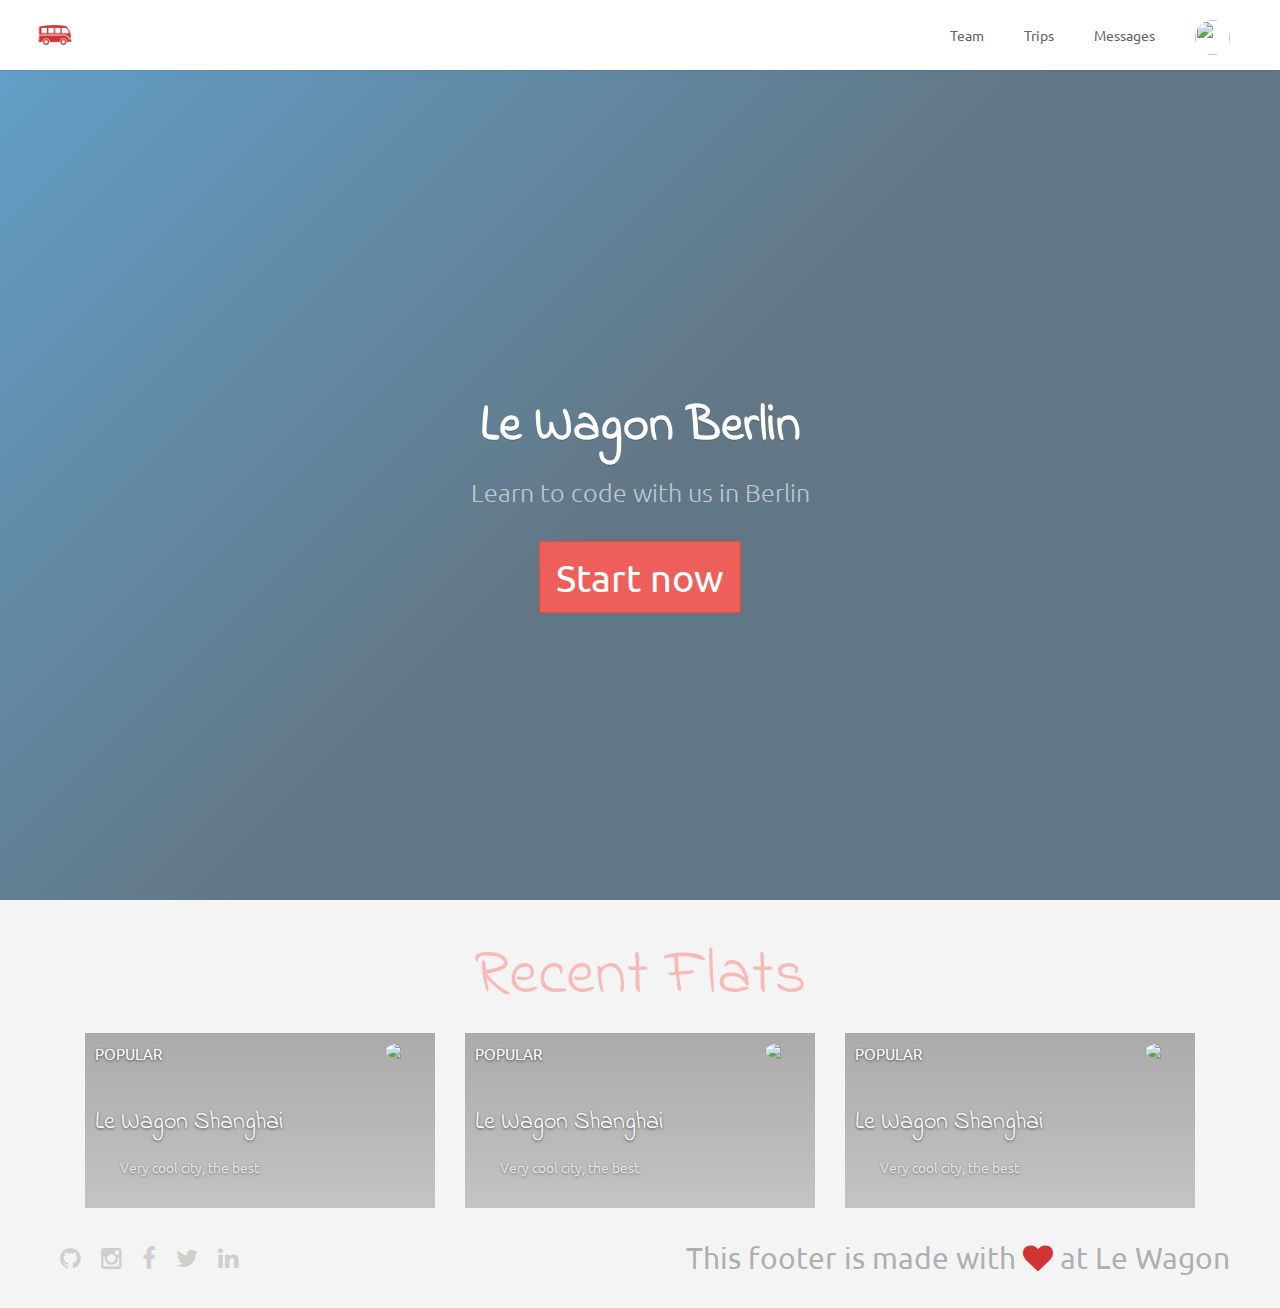
==== commit 0cc306d5: "Automated commit at 2017-11-06 14:35:59 UTC by middleman-deploy 2.0.0-alpha" ====
--- a/index.html
+++ b/index.html
@@ -1,28 +1,129 @@
 <!doctype html>
 <html>
-  <head>
-    <meta charset="utf-8">
-    <meta http-equiv="x-ua-compatible" content="ie=edge">
-    <meta name="viewport"
-          content="width=device-width, initial-scale=1, shrink-to-fit=no">
-    <!-- Use the title from a page's frontmatter if it has one -->
-    <title>Le Wagon - Middleman</title>
-    <link href="stylesheets/application-3c48b980.css" rel="stylesheet" />
-    <script src="javascripts/application-93de88c9.js"></script>
-    <link href="images/favicon-f15af148.png" rel="icon" type="image/png" />
-  </head>
-  <body>
-    <div id="home">
-  <div class="home-content">
-    <img src="images/logo-acc9c0ec.png" width="200" alt="Logo" />
-    <p>
-      Middleman is now running!
-    </p>
-    <p class="about">
-      <a href="about.html">More about this template</a>
-    </p>
+<head>
+  <meta charset="utf-8">
+  <meta http-equiv="x-ua-compatible" content="ie=edge">
+  <meta name="viewport"
+  content="width=device-width, initial-scale=1, shrink-to-fit=no">
+  <!-- Use the title from a page's frontmatter if it has one -->
+  <title>Le Wagon - Middleman</title>
+  <link href="stylesheets/application-974a1966.css" rel="stylesheet" />
+  <script src="javascripts/application-93de88c9.js"></script>
+  <link href="images/favicon-f15af148.png" rel="icon" type="image/png" />
+</head>
+<body>
+  <div class="navbar-wagon">
+  <!-- Logo -->
+  <a href="/" class="navbar-wagon-brand">
+    <img src="images/logo-acc9c0ec.png" alt="logo" />
+  </a>
+
+  <!-- Right Navigation -->
+  <div class="navbar-wagon-right hidden-xs hidden-sm">
+
+    <a href="team.html" class="navbar-wagon-item navbar-wagon-link">Team</a>
+    <a href="" class="navbar-wagon-item navbar-wagon-link">Trips</a>
+    <a href="" class="navbar-wagon-item navbar-wagon-link">Messages</a>
+
+    <!-- Profile picture with dropdown list -->
+    <div class="navbar-wagon-item">
+      <div class="dropdown">
+        <img src="https://kitt.lewagon.com/placeholder/users/ssaunier" class="avatar dropdown-toggle" id="navbar-wagon-menu" data-toggle="dropdown">
+        <ul class="dropdown-menu dropdown-menu-right navbar-wagon-dropdown-menu">
+          <li><a href="#">Profile</a></li>
+          <li><a href="#">Dashboard</a></li>
+          <li><a href="#">Log Out</a></li>
+        </ul>
+      </div>
+    </div>
+  </div>
+
+  <!-- Dropdown appearing on mobile only -->
+  <div class="navbar-wagon-item hidden-md hidden-lg">
+    <div class="dropdown">
+      <i class="fa fa-bars dropdown-toggle" data-toggle="dropdown"></i>
+      <ul class="dropdown-menu dropdown-menu-right navbar-wagon-dropdown-menu">
+        <li><a href="#">Host</a></li>
+        <li><a href="#">Trips</a></li>
+        <li><a href="#">Messagese</a></li>
+      </ul>
+    </div>
   </div>
 </div>
 
-  </body>
+
+
+  
+  <div> <div class="banner" style="background-image: linear-gradient(-225deg, rgba(0,101,168,0.6) 0%, rgba(0,36,61,0.6) 50%), url('https://kitt.lewagon.com/placeholder/cities/berlin');">
+  <div class="banner-content">
+    <h1>Le Wagon Berlin</h1>
+    <p>Learn to code with us in Berlin</p>
+    <a class="btn btn-primary btn-lg">Start now</a>
+  </div>
+</div>
+ </div>
+
+
+  <div class="wrapper"></div>
+  <h2>Recent Flats</h2>
+  <div class="container">
+    <div class="row">
+      <div class="col-xs-12 col-sm-4">
+
+        <div class="card" style="background-image: linear-gradient(rgba(0,0,0,0.3), rgba(0,0,0,0.2)), url('https://kitt.lewagon.com/placeholder/cities/shanghai');">
+  <div class="card-category">Popular</div>
+  <div class="card-description">
+    <h2>Le Wagon Shanghai</h2>
+    <p>Very cool city, the best</p>
+  </div>
+  <img class="card-user" src="https://kitt.lewagon.com/placeholder/users/tgenaitay">
+  <a class="card-link" href="#" ></a>
+</div>
+
+      </div>
+      <div class="col-xs-12 col-sm-4">
+        <div class="card" style="background-image: linear-gradient(rgba(0,0,0,0.3), rgba(0,0,0,0.2)), url('https://kitt.lewagon.com/placeholder/cities/shanghai');">
+  <div class="card-category">Popular</div>
+  <div class="card-description">
+    <h2>Le Wagon Shanghai</h2>
+    <p>Very cool city, the best</p>
+  </div>
+  <img class="card-user" src="https://kitt.lewagon.com/placeholder/users/tgenaitay">
+  <a class="card-link" href="#" ></a>
+</div>
+
+      </div>
+      <div class="col-xs-12 col-sm-4">
+        <div class="card" style="background-image: linear-gradient(rgba(0,0,0,0.3), rgba(0,0,0,0.2)), url('https://kitt.lewagon.com/placeholder/cities/shanghai');">
+  <div class="card-category">Popular</div>
+  <div class="card-description">
+    <h2>Le Wagon Shanghai</h2>
+    <p>Very cool city, the best</p>
+  </div>
+  <img class="card-user" src="https://kitt.lewagon.com/placeholder/users/tgenaitay">
+  <a class="card-link" href="#" ></a>
+</div>
+
+      </div>
+    </div>
+  </div>
+
+</div>
+
+
+
+  <div class="footer">
+  <div class="footer-links">
+    <a href="#"><i class="fa fa-github"></i></a>
+    <a href="#"><i class="fa fa-instagram"></i></a>
+    <a href="#"><i class="fa fa-facebook"></i></a>
+    <a href="#"><i class="fa fa-twitter"></i></a>
+    <a href="#"><i class="fa fa-linkedin"></i></a>
+  </div>
+  <div class="footer-copyright">
+    This footer is made with <i class="fa fa-heart"></i> at Le Wagon
+  </div>
+</div>
+
+</body>
 </html>
--- a/stylesheets/application-974a1966.css
+++ b/stylesheets/application-974a1966.css
@@ -0,0 +1,8 @@
+@import url("https://fonts.googleapis.com/css?family=Indie+Flower|Ubuntu");/*!
+ * Bootstrap v3.3.7 (http://getbootstrap.com)
+ * Copyright 2011-2016 Twitter, Inc.
+ * Licensed under MIT (https://github.com/twbs/bootstrap/blob/master/LICENSE)
+ *//*! normalize.css v3.0.3 | MIT License | github.com/necolas/normalize.css */html{font-family:sans-serif;-ms-text-size-adjust:100%;-webkit-text-size-adjust:100%}body{margin:0}article,aside,details,figcaption,figure,footer,header,hgroup,main,menu,nav,section,summary{display:block}audio,canvas,progress,video{display:inline-block;vertical-align:baseline}audio:not([controls]){display:none;height:0}[hidden],template{display:none}a{background-color:transparent}a:active,a:hover{outline:0}abbr[title]{border-bottom:1px dotted}b,strong{font-weight:bold}dfn{font-style:italic}h1{font-size:2em;margin:0.67em 0}mark{background:#ff0;color:#000}small{font-size:80%}sub,sup{font-size:75%;line-height:0;position:relative;vertical-align:baseline}sup{top:-0.5em}sub{bottom:-0.25em}img{border:0}svg:not(:root){overflow:hidden}figure{margin:1em 40px}hr{-webkit-box-sizing:content-box;box-sizing:content-box;height:0}pre{overflow:auto}code,kbd,pre,samp{font-family:monospace, monospace;font-size:1em}button,input,optgroup,select,textarea{color:inherit;font:inherit;margin:0}button{overflow:visible}button,select{text-transform:none}button,html input[type="button"],input[type="reset"],input[type="submit"]{-webkit-appearance:button;cursor:pointer}button[disabled],html input[disabled]{cursor:default}button::-moz-focus-inner,input::-moz-focus-inner{border:0;padding:0}input{line-height:normal}input[type="checkbox"],input[type="radio"]{-webkit-box-sizing:border-box;box-sizing:border-box;padding:0}input[type="number"]::-webkit-inner-spin-button,input[type="number"]::-webkit-outer-spin-button{height:auto}input[type="search"]{-webkit-appearance:textfield;-webkit-box-sizing:content-box;box-sizing:content-box}input[type="search"]::-webkit-search-cancel-button,input[type="search"]::-webkit-search-decoration{-webkit-appearance:none}fieldset{border:1px solid #c0c0c0;margin:0 2px;padding:0.35em 0.625em 0.75em}legend{border:0;padding:0}textarea{overflow:auto}optgroup{font-weight:bold}table{border-collapse:collapse;border-spacing:0}td,th{padding:0}/*! Source: https://github.com/h5bp/html5-boilerplate/blob/master/src/css/main.css */@media print{*,*:before,*:after{background:transparent !important;color:#000 !important;-webkit-box-shadow:none !important;box-shadow:none !important;text-shadow:none !important}a,a:visited{text-decoration:underline}a[href]:after{content:" (" attr(href) ")"}abbr[title]:after{content:" (" attr(title) ")"}a[href^="#"]:after,a[href^="javascript:"]:after{content:""}pre,blockquote{border:1px solid #999;page-break-inside:avoid}thead{display:table-header-group}tr,img{page-break-inside:avoid}img{max-width:100% !important}p,h2,h3{orphans:3;widows:3}h2,h3{page-break-after:avoid}.navbar{display:none}.btn>.caret,.dropup>.btn>.caret{border-top-color:#000 !important}.label{border:1px solid #000}.table{border-collapse:collapse !important}.table td,.table th{background-color:#fff !important}.table-bordered th,.table-bordered td{border:1px solid #ddd !important}}@font-face{font-family:'Glyphicons Halflings';src:url("../assets/bootstrap/glyphicons-halflings-regular-86b6f62b.eot");src:url("../assets/bootstrap/glyphicons-halflings-regular-86b6f62b.eot?#iefix") format("embedded-opentype"),url("../assets/bootstrap/glyphicons-halflings-regular-ca35b697.woff2") format("woff2"),url("../assets/bootstrap/glyphicons-halflings-regular-278e49a8.woff") format("woff"),url("../assets/bootstrap/glyphicons-halflings-regular-44bc1850.ttf") format("truetype"),url("../assets/bootstrap/glyphicons-halflings-regular-de51a849.svg#glyphicons_halflingsregular") format("svg")}.glyphicon{position:relative;top:1px;display:inline-block;font-family:'Glyphicons Halflings';font-style:normal;font-weight:normal;line-height:1;-webkit-font-smoothing:antialiased;-moz-osx-font-smoothing:grayscale}.glyphicon-asterisk:before{content:"\002a"}.glyphicon-plus:before{content:"\002b"}.glyphicon-euro:before,.glyphicon-eur:before{content:"\20ac"}.glyphicon-minus:before{content:"\2212"}.glyphicon-cloud:before{content:"\2601"}.glyphicon-envelope:before{content:"\2709"}.glyphicon-pencil:before{content:"\270f"}.glyphicon-glass:before{content:"\e001"}.glyphicon-music:before{content:"\e002"}.glyphicon-search:before{content:"\e003"}.glyphicon-heart:before{content:"\e005"}.glyphicon-star:before{content:"\e006"}.glyphicon-star-empty:before{content:"\e007"}.glyphicon-user:before{content:"\e008"}.glyphicon-film:before{content:"\e009"}.glyphicon-th-large:before{content:"\e010"}.glyphicon-th:before{content:"\e011"}.glyphicon-th-list:before{content:"\e012"}.glyphicon-ok:before{content:"\e013"}.glyphicon-remove:before{content:"\e014"}.glyphicon-zoom-in:before{content:"\e015"}.glyphicon-zoom-out:before{content:"\e016"}.glyphicon-off:before{content:"\e017"}.glyphicon-signal:before{content:"\e018"}.glyphicon-cog:before{content:"\e019"}.glyphicon-trash:before{content:"\e020"}.glyphicon-home:before{content:"\e021"}.glyphicon-file:before{content:"\e022"}.glyphicon-time:before{content:"\e023"}.glyphicon-road:before{content:"\e024"}.glyphicon-download-alt:before{content:"\e025"}.glyphicon-download:before{content:"\e026"}.glyphicon-upload:before{content:"\e027"}.glyphicon-inbox:before{content:"\e028"}.glyphicon-play-circle:before{content:"\e029"}.glyphicon-repeat:before{content:"\e030"}.glyphicon-refresh:before{content:"\e031"}.glyphicon-list-alt:before{content:"\e032"}.glyphicon-lock:before{content:"\e033"}.glyphicon-flag:before{content:"\e034"}.glyphicon-headphones:before{content:"\e035"}.glyphicon-volume-off:before{content:"\e036"}.glyphicon-volume-down:before{content:"\e037"}.glyphicon-volume-up:before{content:"\e038"}.glyphicon-qrcode:before{content:"\e039"}.glyphicon-barcode:before{content:"\e040"}.glyphicon-tag:before{content:"\e041"}.glyphicon-tags:before{content:"\e042"}.glyphicon-book:before{content:"\e043"}.glyphicon-bookmark:before{content:"\e044"}.glyphicon-print:before{content:"\e045"}.glyphicon-camera:before{content:"\e046"}.glyphicon-font:before{content:"\e047"}.glyphicon-bold:before{content:"\e048"}.glyphicon-italic:before{content:"\e049"}.glyphicon-text-height:before{content:"\e050"}.glyphicon-text-width:before{content:"\e051"}.glyphicon-align-left:before{content:"\e052"}.glyphicon-align-center:before{content:"\e053"}.glyphicon-align-right:before{content:"\e054"}.glyphicon-align-justify:before{content:"\e055"}.glyphicon-list:before{content:"\e056"}.glyphicon-indent-left:before{content:"\e057"}.glyphicon-indent-right:before{content:"\e058"}.glyphicon-facetime-video:before{content:"\e059"}.glyphicon-picture:before{content:"\e060"}.glyphicon-map-marker:before{content:"\e062"}.glyphicon-adjust:before{content:"\e063"}.glyphicon-tint:before{content:"\e064"}.glyphicon-edit:before{content:"\e065"}.glyphicon-share:before{content:"\e066"}.glyphicon-check:before{content:"\e067"}.glyphicon-move:before{content:"\e068"}.glyphicon-step-backward:before{content:"\e069"}.glyphicon-fast-backward:before{content:"\e070"}.glyphicon-backward:before{content:"\e071"}.glyphicon-play:before{content:"\e072"}.glyphicon-pause:before{content:"\e073"}.glyphicon-stop:before{content:"\e074"}.glyphicon-forward:before{content:"\e075"}.glyphicon-fast-forward:before{content:"\e076"}.glyphicon-step-forward:before{content:"\e077"}.glyphicon-eject:before{content:"\e078"}.glyphicon-chevron-left:before{content:"\e079"}.glyphicon-chevron-right:before{content:"\e080"}.glyphicon-plus-sign:before{content:"\e081"}.glyphicon-minus-sign:before{content:"\e082"}.glyphicon-remove-sign:before{content:"\e083"}.glyphicon-ok-sign:before{content:"\e084"}.glyphicon-question-sign:before{content:"\e085"}.glyphicon-info-sign:before{content:"\e086"}.glyphicon-screenshot:before{content:"\e087"}.glyphicon-remove-circle:before{content:"\e088"}.glyphicon-ok-circle:before{content:"\e089"}.glyphicon-ban-circle:before{content:"\e090"}.glyphicon-arrow-left:before{content:"\e091"}.glyphicon-arrow-right:before{content:"\e092"}.glyphicon-arrow-up:before{content:"\e093"}.glyphicon-arrow-down:before{content:"\e094"}.glyphicon-share-alt:before{content:"\e095"}.glyphicon-resize-full:before{content:"\e096"}.glyphicon-resize-small:before{content:"\e097"}.glyphicon-exclamation-sign:before{content:"\e101"}.glyphicon-gift:before{content:"\e102"}.glyphicon-leaf:before{content:"\e103"}.glyphicon-fire:before{content:"\e104"}.glyphicon-eye-open:before{content:"\e105"}.glyphicon-eye-close:before{content:"\e106"}.glyphicon-warning-sign:before{content:"\e107"}.glyphicon-plane:before{content:"\e108"}.glyphicon-calendar:before{content:"\e109"}.glyphicon-random:before{content:"\e110"}.glyphicon-comment:before{content:"\e111"}.glyphicon-magnet:before{content:"\e112"}.glyphicon-chevron-up:before{content:"\e113"}.glyphicon-chevron-down:before{content:"\e114"}.glyphicon-retweet:before{content:"\e115"}.glyphicon-shopping-cart:before{content:"\e116"}.glyphicon-folder-close:before{content:"\e117"}.glyphicon-folder-open:before{content:"\e118"}.glyphicon-resize-vertical:before{content:"\e119"}.glyphicon-resize-horizontal:before{content:"\e120"}.glyphicon-hdd:before{content:"\e121"}.glyphicon-bullhorn:before{content:"\e122"}.glyphicon-bell:before{content:"\e123"}.glyphicon-certificate:before{content:"\e124"}.glyphicon-thumbs-up:before{content:"\e125"}.glyphicon-thumbs-down:before{content:"\e126"}.glyphicon-hand-right:before{content:"\e127"}.glyphicon-hand-left:before{content:"\e128"}.glyphicon-hand-up:before{content:"\e129"}.glyphicon-hand-down:before{content:"\e130"}.glyphicon-circle-arrow-right:before{content:"\e131"}.glyphicon-circle-arrow-left:before{content:"\e132"}.glyphicon-circle-arrow-up:before{content:"\e133"}.glyphicon-circle-arrow-down:before{content:"\e134"}.glyphicon-globe:before{content:"\e135"}.glyphicon-wrench:before{content:"\e136"}.glyphicon-tasks:before{content:"\e137"}.glyphicon-filter:before{content:"\e138"}.glyphicon-briefcase:before{content:"\e139"}.glyphicon-fullscreen:before{content:"\e140"}.glyphicon-dashboard:before{content:"\e141"}.glyphicon-paperclip:before{content:"\e142"}.glyphicon-heart-empty:before{content:"\e143"}.glyphicon-link:before{content:"\e144"}.glyphicon-phone:before{content:"\e145"}.glyphicon-pushpin:before{content:"\e146"}.glyphicon-usd:before{content:"\e148"}.glyphicon-gbp:before{content:"\e149"}.glyphicon-sort:before{content:"\e150"}.glyphicon-sort-by-alphabet:before{content:"\e151"}.glyphicon-sort-by-alphabet-alt:before{content:"\e152"}.glyphicon-sort-by-order:before{content:"\e153"}.glyphicon-sort-by-order-alt:before{content:"\e154"}.glyphicon-sort-by-attributes:before{content:"\e155"}.glyphicon-sort-by-attributes-alt:before{content:"\e156"}.glyphicon-unchecked:before{content:"\e157"}.glyphicon-expand:before{content:"\e158"}.glyphicon-collapse-down:before{content:"\e159"}.glyphicon-collapse-up:before{content:"\e160"}.glyphicon-log-in:before{content:"\e161"}.glyphicon-flash:before{content:"\e162"}.glyphicon-log-out:before{content:"\e163"}.glyphicon-new-window:before{content:"\e164"}.glyphicon-record:before{content:"\e165"}.glyphicon-save:before{content:"\e166"}.glyphicon-open:before{content:"\e167"}.glyphicon-saved:before{content:"\e168"}.glyphicon-import:before{content:"\e169"}.glyphicon-export:before{content:"\e170"}.glyphicon-send:before{content:"\e171"}.glyphicon-floppy-disk:before{content:"\e172"}.glyphicon-floppy-saved:before{content:"\e173"}.glyphicon-floppy-remove:before{content:"\e174"}.glyphicon-floppy-save:before{content:"\e175"}.glyphicon-floppy-open:before{content:"\e176"}.glyphicon-credit-card:before{content:"\e177"}.glyphicon-transfer:before{content:"\e178"}.glyphicon-cutlery:before{content:"\e179"}.glyphicon-header:before{content:"\e180"}.glyphicon-compressed:before{content:"\e181"}.glyphicon-earphone:before{content:"\e182"}.glyphicon-phone-alt:before{content:"\e183"}.glyphicon-tower:before{content:"\e184"}.glyphicon-stats:before{content:"\e185"}.glyphicon-sd-video:before{content:"\e186"}.glyphicon-hd-video:before{content:"\e187"}.glyphicon-subtitles:before{content:"\e188"}.glyphicon-sound-stereo:before{content:"\e189"}.glyphicon-sound-dolby:before{content:"\e190"}.glyphicon-sound-5-1:before{content:"\e191"}.glyphicon-sound-6-1:before{content:"\e192"}.glyphicon-sound-7-1:before{content:"\e193"}.glyphicon-copyright-mark:before{content:"\e194"}.glyphicon-registration-mark:before{content:"\e195"}.glyphicon-cloud-download:before{content:"\e197"}.glyphicon-cloud-upload:before{content:"\e198"}.glyphicon-tree-conifer:before{content:"\e199"}.glyphicon-tree-deciduous:before{content:"\e200"}.glyphicon-cd:before{content:"\e201"}.glyphicon-save-file:before{content:"\e202"}.glyphicon-open-file:before{content:"\e203"}.glyphicon-level-up:before{content:"\e204"}.glyphicon-copy:before{content:"\e205"}.glyphicon-paste:before{content:"\e206"}.glyphicon-alert:before{content:"\e209"}.glyphicon-equalizer:before{content:"\e210"}.glyphicon-king:before{content:"\e211"}.glyphicon-queen:before{content:"\e212"}.glyphicon-pawn:before{content:"\e213"}.glyphicon-bishop:before{content:"\e214"}.glyphicon-knight:before{content:"\e215"}.glyphicon-baby-formula:before{content:"\e216"}.glyphicon-tent:before{content:"\26fa"}.glyphicon-blackboard:before{content:"\e218"}.glyphicon-bed:before{content:"\e219"}.glyphicon-apple:before{content:"\f8ff"}.glyphicon-erase:before{content:"\e221"}.glyphicon-hourglass:before{content:"\231b"}.glyphicon-lamp:before{content:"\e223"}.glyphicon-duplicate:before{content:"\e224"}.glyphicon-piggy-bank:before{content:"\e225"}.glyphicon-scissors:before{content:"\e226"}.glyphicon-bitcoin:before{content:"\e227"}.glyphicon-btc:before{content:"\e227"}.glyphicon-xbt:before{content:"\e227"}.glyphicon-yen:before{content:"\00a5"}.glyphicon-jpy:before{content:"\00a5"}.glyphicon-ruble:before{content:"\20bd"}.glyphicon-rub:before{content:"\20bd"}.glyphicon-scale:before{content:"\e230"}.glyphicon-ice-lolly:before{content:"\e231"}.glyphicon-ice-lolly-tasted:before{content:"\e232"}.glyphicon-education:before{content:"\e233"}.glyphicon-option-horizontal:before{content:"\e234"}.glyphicon-option-vertical:before{content:"\e235"}.glyphicon-menu-hamburger:before{content:"\e236"}.glyphicon-modal-window:before{content:"\e237"}.glyphicon-oil:before{content:"\e238"}.glyphicon-grain:before{content:"\e239"}.glyphicon-sunglasses:before{content:"\e240"}.glyphicon-text-size:before{content:"\e241"}.glyphicon-text-color:before{content:"\e242"}.glyphicon-text-background:before{content:"\e243"}.glyphicon-object-align-top:before{content:"\e244"}.glyphicon-object-align-bottom:before{content:"\e245"}.glyphicon-object-align-horizontal:before{content:"\e246"}.glyphicon-object-align-left:before{content:"\e247"}.glyphicon-object-align-vertical:before{content:"\e248"}.glyphicon-object-align-right:before{content:"\e249"}.glyphicon-triangle-right:before{content:"\e250"}.glyphicon-triangle-left:before{content:"\e251"}.glyphicon-triangle-bottom:before{content:"\e252"}.glyphicon-triangle-top:before{content:"\e253"}.glyphicon-console:before{content:"\e254"}.glyphicon-superscript:before{content:"\e255"}.glyphicon-subscript:before{content:"\e256"}.glyphicon-menu-left:before{content:"\e257"}.glyphicon-menu-right:before{content:"\e258"}.glyphicon-menu-down:before{content:"\e259"}.glyphicon-menu-up:before{content:"\e260"}*{-webkit-box-sizing:border-box;box-sizing:border-box}*:before,*:after{-webkit-box-sizing:border-box;box-sizing:border-box}html{font-size:10px;-webkit-tap-highlight-color:transparent}body{font-family:"Ubuntu", sans-serif;font-size:30px;line-height:1.42857143;color:#f8b9b7;background-color:#F4F4F4}input,button,select,textarea{font-family:inherit;font-size:inherit;line-height:inherit}a{color:#EE5F5B;text-decoration:none}a:hover,a:focus{color:#e51d18;text-decoration:underline}a:focus{outline:5px auto -webkit-focus-ring-color;outline-offset:-2px}figure{margin:0}img{vertical-align:middle}.img-responsive{display:block;max-width:100%;height:auto}.img-rounded{border-radius:2px}.img-thumbnail{padding:4px;line-height:1.42857143;background-color:#F4F4F4;border:1px solid #ddd;border-radius:2px;-webkit-transition:all 0.2s ease-in-out;transition:all 0.2s ease-in-out;display:inline-block;max-width:100%;height:auto}.img-circle{border-radius:50%}hr{margin-top:42px;margin-bottom:42px;border:0;border-top:1px solid white}.sr-only{position:absolute;width:1px;height:1px;margin:-1px;padding:0;overflow:hidden;clip:rect(0, 0, 0, 0);border:0}.sr-only-focusable:active,.sr-only-focusable:focus{position:static;width:auto;height:auto;margin:0;overflow:visible;clip:auto}[role="button"]{cursor:pointer}h1,h2,h3,h4,h5,h6,.h1,.h2,.h3,.h4,.h5,.h6{font-family:"Indie Flower", cursive;font-weight:500;line-height:1.1;color:inherit}h1 small,h1 .small,h2 small,h2 .small,h3 small,h3 .small,h4 small,h4 .small,h5 small,h5 .small,h6 small,h6 .small,.h1 small,.h1 .small,.h2 small,.h2 .small,.h3 small,.h3 .small,.h4 small,.h4 .small,.h5 small,.h5 .small,.h6 small,.h6 .small{font-weight:normal;line-height:1;color:white}h1,.h1,h2,.h2,h3,.h3{margin-top:42px;margin-bottom:21px}h1 small,h1 .small,.h1 small,.h1 .small,h2 small,h2 .small,.h2 small,.h2 .small,h3 small,h3 .small,.h3 small,.h3 .small{font-size:65%}h4,.h4,h5,.h5,h6,.h6{margin-top:21px;margin-bottom:21px}h4 small,h4 .small,.h4 small,.h4 .small,h5 small,h5 .small,.h5 small,.h5 .small,h6 small,h6 .small,.h6 small,.h6 .small{font-size:75%}h1,.h1{font-size:78px}h2,.h2{font-size:64px}h3,.h3{font-size:51px}h4,.h4{font-size:38px}h5,.h5{font-size:30px}h6,.h6{font-size:26px}p{margin:0 0 21px}.lead{margin-bottom:42px;font-size:34px;font-weight:300;line-height:1.4}@media (min-width: 768px){.lead{font-size:45px}}small,.small{font-size:86%}mark,.mark{background-color:#fcf8e3;padding:.2em}.text-left{text-align:left}.text-right{text-align:right}.text-center{text-align:center}.text-justify{text-align:justify}.text-nowrap{white-space:nowrap}.text-lowercase{text-transform:lowercase}.text-uppercase,.initialism{text-transform:uppercase}.text-capitalize{text-transform:capitalize}.text-muted{color:white}.text-primary{color:#EE5F5B}a.text-primary:hover,a.text-primary:focus{color:#e9322d}.text-success{color:#3c763d}a.text-success:hover,a.text-success:focus{color:#2b542c}.text-info{color:#31708f}a.text-info:hover,a.text-info:focus{color:#245269}.text-warning{color:#8a6d3b}a.text-warning:hover,a.text-warning:focus{color:#66512c}.text-danger{color:#a94442}a.text-danger:hover,a.text-danger:focus{color:#843534}.bg-primary{color:#fff}.bg-primary{background-color:#EE5F5B}a.bg-primary:hover,a.bg-primary:focus{background-color:#e9322d}.bg-success{background-color:#dff0d8}a.bg-success:hover,a.bg-success:focus{background-color:#c1e2b3}.bg-info{background-color:#d9edf7}a.bg-info:hover,a.bg-info:focus{background-color:#afd9ee}.bg-warning{background-color:#fcf8e3}a.bg-warning:hover,a.bg-warning:focus{background-color:#f7ecb5}.bg-danger{background-color:#f2dede}a.bg-danger:hover,a.bg-danger:focus{background-color:#e4b9b9}.page-header{padding-bottom:20px;margin:84px 0 42px;border-bottom:1px solid white}ul,ol{margin-top:0;margin-bottom:21px}ul ul,ul ol,ol ul,ol ol{margin-bottom:0}.list-unstyled{padding-left:0;list-style:none}.list-inline{padding-left:0;list-style:none;margin-left:-5px}.list-inline>li{display:inline-block;padding-left:5px;padding-right:5px}dl{margin-top:0;margin-bottom:42px}dt,dd{line-height:1.42857143}dt{font-weight:bold}dd{margin-left:0}.dl-horizontal dd:before,.dl-horizontal dd:after{content:" ";display:table}.dl-horizontal dd:after{clear:both}@media (min-width: 768px){.dl-horizontal dt{float:left;width:160px;clear:left;text-align:right;overflow:hidden;text-overflow:ellipsis;white-space:nowrap}.dl-horizontal dd{margin-left:180px}}abbr[title],abbr[data-original-title]{cursor:help;border-bottom:1px dotted white}.initialism{font-size:90%}blockquote{padding:21px 42px;margin:0 0 42px;font-size:37.5px;border-left:5px solid white}blockquote p:last-child,blockquote ul:last-child,blockquote ol:last-child{margin-bottom:0}blockquote footer,blockquote small,blockquote .small{display:block;font-size:80%;line-height:1.42857143;color:white}blockquote footer:before,blockquote small:before,blockquote .small:before{content:'\2014 \00A0'}.blockquote-reverse,blockquote.pull-right{padding-right:15px;padding-left:0;border-right:5px solid white;border-left:0;text-align:right}.blockquote-reverse footer:before,.blockquote-reverse small:before,.blockquote-reverse .small:before,blockquote.pull-right footer:before,blockquote.pull-right small:before,blockquote.pull-right .small:before{content:''}.blockquote-reverse footer:after,.blockquote-reverse small:after,.blockquote-reverse .small:after,blockquote.pull-right footer:after,blockquote.pull-right small:after,blockquote.pull-right .small:after{content:'\00A0 \2014'}address{margin-bottom:42px;font-style:normal;line-height:1.42857143}code,kbd,pre,samp{font-family:Menlo, Monaco, Consolas, "Courier New", monospace}code{padding:2px 4px;font-size:90%;color:#c7254e;background-color:#f9f2f4;border-radius:2px}kbd{padding:2px 4px;font-size:90%;color:#fff;background-color:#333;border-radius:2px;-webkit-box-shadow:inset 0 -1px 0 rgba(0,0,0,0.25);box-shadow:inset 0 -1px 0 rgba(0,0,0,0.25)}kbd kbd{padding:0;font-size:100%;font-weight:bold;-webkit-box-shadow:none;box-shadow:none}pre{display:block;padding:20.5px;margin:0 0 21px;font-size:29px;line-height:1.42857143;word-break:break-all;word-wrap:break-word;color:#f8b9b7;background-color:#f5f5f5;border:1px solid #ccc;border-radius:2px}pre code{padding:0;font-size:inherit;color:inherit;white-space:pre-wrap;background-color:transparent;border-radius:0}.pre-scrollable{max-height:340px;overflow-y:scroll}.container{margin-right:auto;margin-left:auto;padding-left:15px;padding-right:15px}.container:before,.container:after{content:" ";display:table}.container:after{clear:both}@media (min-width: 768px){.container{width:750px}}@media (min-width: 992px){.container{width:970px}}@media (min-width: 1200px){.container{width:1170px}}.container-fluid{margin-right:auto;margin-left:auto;padding-left:15px;padding-right:15px}.container-fluid:before,.container-fluid:after{content:" ";display:table}.container-fluid:after{clear:both}.row{margin-left:-15px;margin-right:-15px}.row:before,.row:after{content:" ";display:table}.row:after{clear:both}.col-xs-1,.col-sm-1,.col-md-1,.col-lg-1,.col-xs-2,.col-sm-2,.col-md-2,.col-lg-2,.col-xs-3,.col-sm-3,.col-md-3,.col-lg-3,.col-xs-4,.col-sm-4,.col-md-4,.col-lg-4,.col-xs-5,.col-sm-5,.col-md-5,.col-lg-5,.col-xs-6,.col-sm-6,.col-md-6,.col-lg-6,.col-xs-7,.col-sm-7,.col-md-7,.col-lg-7,.col-xs-8,.col-sm-8,.col-md-8,.col-lg-8,.col-xs-9,.col-sm-9,.col-md-9,.col-lg-9,.col-xs-10,.col-sm-10,.col-md-10,.col-lg-10,.col-xs-11,.col-sm-11,.col-md-11,.col-lg-11,.col-xs-12,.col-sm-12,.col-md-12,.col-lg-12{position:relative;min-height:1px;padding-left:15px;padding-right:15px}.col-xs-1,.col-xs-2,.col-xs-3,.col-xs-4,.col-xs-5,.col-xs-6,.col-xs-7,.col-xs-8,.col-xs-9,.col-xs-10,.col-xs-11,.col-xs-12{float:left}.col-xs-1{width:8.33333333%}.col-xs-2{width:16.66666667%}.col-xs-3{width:25%}.col-xs-4{width:33.33333333%}.col-xs-5{width:41.66666667%}.col-xs-6{width:50%}.col-xs-7{width:58.33333333%}.col-xs-8{width:66.66666667%}.col-xs-9{width:75%}.col-xs-10{width:83.33333333%}.col-xs-11{width:91.66666667%}.col-xs-12{width:100%}.col-xs-pull-0{right:auto}.col-xs-pull-1{right:8.33333333%}.col-xs-pull-2{right:16.66666667%}.col-xs-pull-3{right:25%}.col-xs-pull-4{right:33.33333333%}.col-xs-pull-5{right:41.66666667%}.col-xs-pull-6{right:50%}.col-xs-pull-7{right:58.33333333%}.col-xs-pull-8{right:66.66666667%}.col-xs-pull-9{right:75%}.col-xs-pull-10{right:83.33333333%}.col-xs-pull-11{right:91.66666667%}.col-xs-pull-12{right:100%}.col-xs-push-0{left:auto}.col-xs-push-1{left:8.33333333%}.col-xs-push-2{left:16.66666667%}.col-xs-push-3{left:25%}.col-xs-push-4{left:33.33333333%}.col-xs-push-5{left:41.66666667%}.col-xs-push-6{left:50%}.col-xs-push-7{left:58.33333333%}.col-xs-push-8{left:66.66666667%}.col-xs-push-9{left:75%}.col-xs-push-10{left:83.33333333%}.col-xs-push-11{left:91.66666667%}.col-xs-push-12{left:100%}.col-xs-offset-0{margin-left:0%}.col-xs-offset-1{margin-left:8.33333333%}.col-xs-offset-2{margin-left:16.66666667%}.col-xs-offset-3{margin-left:25%}.col-xs-offset-4{margin-left:33.33333333%}.col-xs-offset-5{margin-left:41.66666667%}.col-xs-offset-6{margin-left:50%}.col-xs-offset-7{margin-left:58.33333333%}.col-xs-offset-8{margin-left:66.66666667%}.col-xs-offset-9{margin-left:75%}.col-xs-offset-10{margin-left:83.33333333%}.col-xs-offset-11{margin-left:91.66666667%}.col-xs-offset-12{margin-left:100%}@media (min-width: 768px){.col-sm-1,.col-sm-2,.col-sm-3,.col-sm-4,.col-sm-5,.col-sm-6,.col-sm-7,.col-sm-8,.col-sm-9,.col-sm-10,.col-sm-11,.col-sm-12{float:left}.col-sm-1{width:8.33333333%}.col-sm-2{width:16.66666667%}.col-sm-3{width:25%}.col-sm-4{width:33.33333333%}.col-sm-5{width:41.66666667%}.col-sm-6{width:50%}.col-sm-7{width:58.33333333%}.col-sm-8{width:66.66666667%}.col-sm-9{width:75%}.col-sm-10{width:83.33333333%}.col-sm-11{width:91.66666667%}.col-sm-12{width:100%}.col-sm-pull-0{right:auto}.col-sm-pull-1{right:8.33333333%}.col-sm-pull-2{right:16.66666667%}.col-sm-pull-3{right:25%}.col-sm-pull-4{right:33.33333333%}.col-sm-pull-5{right:41.66666667%}.col-sm-pull-6{right:50%}.col-sm-pull-7{right:58.33333333%}.col-sm-pull-8{right:66.66666667%}.col-sm-pull-9{right:75%}.col-sm-pull-10{right:83.33333333%}.col-sm-pull-11{right:91.66666667%}.col-sm-pull-12{right:100%}.col-sm-push-0{left:auto}.col-sm-push-1{left:8.33333333%}.col-sm-push-2{left:16.66666667%}.col-sm-push-3{left:25%}.col-sm-push-4{left:33.33333333%}.col-sm-push-5{left:41.66666667%}.col-sm-push-6{left:50%}.col-sm-push-7{left:58.33333333%}.col-sm-push-8{left:66.66666667%}.col-sm-push-9{left:75%}.col-sm-push-10{left:83.33333333%}.col-sm-push-11{left:91.66666667%}.col-sm-push-12{left:100%}.col-sm-offset-0{margin-left:0%}.col-sm-offset-1{margin-left:8.33333333%}.col-sm-offset-2{margin-left:16.66666667%}.col-sm-offset-3{margin-left:25%}.col-sm-offset-4{margin-left:33.33333333%}.col-sm-offset-5{margin-left:41.66666667%}.col-sm-offset-6{margin-left:50%}.col-sm-offset-7{margin-left:58.33333333%}.col-sm-offset-8{margin-left:66.66666667%}.col-sm-offset-9{margin-left:75%}.col-sm-offset-10{margin-left:83.33333333%}.col-sm-offset-11{margin-left:91.66666667%}.col-sm-offset-12{margin-left:100%}}@media (min-width: 992px){.col-md-1,.col-md-2,.col-md-3,.col-md-4,.col-md-5,.col-md-6,.col-md-7,.col-md-8,.col-md-9,.col-md-10,.col-md-11,.col-md-12{float:left}.col-md-1{width:8.33333333%}.col-md-2{width:16.66666667%}.col-md-3{width:25%}.col-md-4{width:33.33333333%}.col-md-5{width:41.66666667%}.col-md-6{width:50%}.col-md-7{width:58.33333333%}.col-md-8{width:66.66666667%}.col-md-9{width:75%}.col-md-10{width:83.33333333%}.col-md-11{width:91.66666667%}.col-md-12{width:100%}.col-md-pull-0{right:auto}.col-md-pull-1{right:8.33333333%}.col-md-pull-2{right:16.66666667%}.col-md-pull-3{right:25%}.col-md-pull-4{right:33.33333333%}.col-md-pull-5{right:41.66666667%}.col-md-pull-6{right:50%}.col-md-pull-7{right:58.33333333%}.col-md-pull-8{right:66.66666667%}.col-md-pull-9{right:75%}.col-md-pull-10{right:83.33333333%}.col-md-pull-11{right:91.66666667%}.col-md-pull-12{right:100%}.col-md-push-0{left:auto}.col-md-push-1{left:8.33333333%}.col-md-push-2{left:16.66666667%}.col-md-push-3{left:25%}.col-md-push-4{left:33.33333333%}.col-md-push-5{left:41.66666667%}.col-md-push-6{left:50%}.col-md-push-7{left:58.33333333%}.col-md-push-8{left:66.66666667%}.col-md-push-9{left:75%}.col-md-push-10{left:83.33333333%}.col-md-push-11{left:91.66666667%}.col-md-push-12{left:100%}.col-md-offset-0{margin-left:0%}.col-md-offset-1{margin-left:8.33333333%}.col-md-offset-2{margin-left:16.66666667%}.col-md-offset-3{margin-left:25%}.col-md-offset-4{margin-left:33.33333333%}.col-md-offset-5{margin-left:41.66666667%}.col-md-offset-6{margin-left:50%}.col-md-offset-7{margin-left:58.33333333%}.col-md-offset-8{margin-left:66.66666667%}.col-md-offset-9{margin-left:75%}.col-md-offset-10{margin-left:83.33333333%}.col-md-offset-11{margin-left:91.66666667%}.col-md-offset-12{margin-left:100%}}@media (min-width: 1200px){.col-lg-1,.col-lg-2,.col-lg-3,.col-lg-4,.col-lg-5,.col-lg-6,.col-lg-7,.col-lg-8,.col-lg-9,.col-lg-10,.col-lg-11,.col-lg-12{float:left}.col-lg-1{width:8.33333333%}.col-lg-2{width:16.66666667%}.col-lg-3{width:25%}.col-lg-4{width:33.33333333%}.col-lg-5{width:41.66666667%}.col-lg-6{width:50%}.col-lg-7{width:58.33333333%}.col-lg-8{width:66.66666667%}.col-lg-9{width:75%}.col-lg-10{width:83.33333333%}.col-lg-11{width:91.66666667%}.col-lg-12{width:100%}.col-lg-pull-0{right:auto}.col-lg-pull-1{right:8.33333333%}.col-lg-pull-2{right:16.66666667%}.col-lg-pull-3{right:25%}.col-lg-pull-4{right:33.33333333%}.col-lg-pull-5{right:41.66666667%}.col-lg-pull-6{right:50%}.col-lg-pull-7{right:58.33333333%}.col-lg-pull-8{right:66.66666667%}.col-lg-pull-9{right:75%}.col-lg-pull-10{right:83.33333333%}.col-lg-pull-11{right:91.66666667%}.col-lg-pull-12{right:100%}.col-lg-push-0{left:auto}.col-lg-push-1{left:8.33333333%}.col-lg-push-2{left:16.66666667%}.col-lg-push-3{left:25%}.col-lg-push-4{left:33.33333333%}.col-lg-push-5{left:41.66666667%}.col-lg-push-6{left:50%}.col-lg-push-7{left:58.33333333%}.col-lg-push-8{left:66.66666667%}.col-lg-push-9{left:75%}.col-lg-push-10{left:83.33333333%}.col-lg-push-11{left:91.66666667%}.col-lg-push-12{left:100%}.col-lg-offset-0{margin-left:0%}.col-lg-offset-1{margin-left:8.33333333%}.col-lg-offset-2{margin-left:16.66666667%}.col-lg-offset-3{margin-left:25%}.col-lg-offset-4{margin-left:33.33333333%}.col-lg-offset-5{margin-left:41.66666667%}.col-lg-offset-6{margin-left:50%}.col-lg-offset-7{margin-left:58.33333333%}.col-lg-offset-8{margin-left:66.66666667%}.col-lg-offset-9{margin-left:75%}.col-lg-offset-10{margin-left:83.33333333%}.col-lg-offset-11{margin-left:91.66666667%}.col-lg-offset-12{margin-left:100%}}table{background-color:transparent}caption{padding-top:8px;padding-bottom:8px;color:white;text-align:left}th{text-align:left}.table{width:100%;max-width:100%;margin-bottom:42px}.table>thead>tr>th,.table>thead>tr>td,.table>tbody>tr>th,.table>tbody>tr>td,.table>tfoot>tr>th,.table>tfoot>tr>td{padding:8px;line-height:1.42857143;vertical-align:top;border-top:1px solid #ddd}.table>thead>tr>th{vertical-align:bottom;border-bottom:2px solid #ddd}.table>caption+thead>tr:first-child>th,.table>caption+thead>tr:first-child>td,.table>colgroup+thead>tr:first-child>th,.table>colgroup+thead>tr:first-child>td,.table>thead:first-child>tr:first-child>th,.table>thead:first-child>tr:first-child>td{border-top:0}.table>tbody+tbody{border-top:2px solid #ddd}.table .table{background-color:#F4F4F4}.table-condensed>thead>tr>th,.table-condensed>thead>tr>td,.table-condensed>tbody>tr>th,.table-condensed>tbody>tr>td,.table-condensed>tfoot>tr>th,.table-condensed>tfoot>tr>td{padding:5px}.table-bordered{border:1px solid #ddd}.table-bordered>thead>tr>th,.table-bordered>thead>tr>td,.table-bordered>tbody>tr>th,.table-bordered>tbody>tr>td,.table-bordered>tfoot>tr>th,.table-bordered>tfoot>tr>td{border:1px solid #ddd}.table-bordered>thead>tr>th,.table-bordered>thead>tr>td{border-bottom-width:2px}.table-striped>tbody>tr:nth-of-type(odd){background-color:#f9f9f9}.table-hover>tbody>tr:hover{background-color:#f5f5f5}table col[class*="col-"]{position:static;float:none;display:table-column}table td[class*="col-"],table th[class*="col-"]{position:static;float:none;display:table-cell}.table>thead>tr>td.active,.table>thead>tr>th.active,.table>thead>tr.active>td,.table>thead>tr.active>th,.table>tbody>tr>td.active,.table>tbody>tr>th.active,.table>tbody>tr.active>td,.table>tbody>tr.active>th,.table>tfoot>tr>td.active,.table>tfoot>tr>th.active,.table>tfoot>tr.active>td,.table>tfoot>tr.active>th{background-color:#f5f5f5}.table-hover>tbody>tr>td.active:hover,.table-hover>tbody>tr>th.active:hover,.table-hover>tbody>tr.active:hover>td,.table-hover>tbody>tr:hover>.active,.table-hover>tbody>tr.active:hover>th{background-color:#e8e8e8}.table>thead>tr>td.success,.table>thead>tr>th.success,.table>thead>tr.success>td,.table>thead>tr.success>th,.table>tbody>tr>td.success,.table>tbody>tr>th.success,.table>tbody>tr.success>td,.table>tbody>tr.success>th,.table>tfoot>tr>td.success,.table>tfoot>tr>th.success,.table>tfoot>tr.success>td,.table>tfoot>tr.success>th{background-color:#dff0d8}.table-hover>tbody>tr>td.success:hover,.table-hover>tbody>tr>th.success:hover,.table-hover>tbody>tr.success:hover>td,.table-hover>tbody>tr:hover>.success,.table-hover>tbody>tr.success:hover>th{background-color:#d0e9c6}.table>thead>tr>td.info,.table>thead>tr>th.info,.table>thead>tr.info>td,.table>thead>tr.info>th,.table>tbody>tr>td.info,.table>tbody>tr>th.info,.table>tbody>tr.info>td,.table>tbody>tr.info>th,.table>tfoot>tr>td.info,.table>tfoot>tr>th.info,.table>tfoot>tr.info>td,.table>tfoot>tr.info>th{background-color:#d9edf7}.table-hover>tbody>tr>td.info:hover,.table-hover>tbody>tr>th.info:hover,.table-hover>tbody>tr.info:hover>td,.table-hover>tbody>tr:hover>.info,.table-hover>tbody>tr.info:hover>th{background-color:#c4e3f3}.table>thead>tr>td.warning,.table>thead>tr>th.warning,.table>thead>tr.warning>td,.table>thead>tr.warning>th,.table>tbody>tr>td.warning,.table>tbody>tr>th.warning,.table>tbody>tr.warning>td,.table>tbody>tr.warning>th,.table>tfoot>tr>td.warning,.table>tfoot>tr>th.warning,.table>tfoot>tr.warning>td,.table>tfoot>tr.warning>th{background-color:#fcf8e3}.table-hover>tbody>tr>td.warning:hover,.table-hover>tbody>tr>th.warning:hover,.table-hover>tbody>tr.warning:hover>td,.table-hover>tbody>tr:hover>.warning,.table-hover>tbody>tr.warning:hover>th{background-color:#faf2cc}.table>thead>tr>td.danger,.table>thead>tr>th.danger,.table>thead>tr.danger>td,.table>thead>tr.danger>th,.table>tbody>tr>td.danger,.table>tbody>tr>th.danger,.table>tbody>tr.danger>td,.table>tbody>tr.danger>th,.table>tfoot>tr>td.danger,.table>tfoot>tr>th.danger,.table>tfoot>tr.danger>td,.table>tfoot>tr.danger>th{background-color:#f2dede}.table-hover>tbody>tr>td.danger:hover,.table-hover>tbody>tr>th.danger:hover,.table-hover>tbody>tr.danger:hover>td,.table-hover>tbody>tr:hover>.danger,.table-hover>tbody>tr.danger:hover>th{background-color:#ebcccc}.table-responsive{overflow-x:auto;min-height:0.01%}@media screen and (max-width: 767px){.table-responsive{width:100%;margin-bottom:31.5px;overflow-y:hidden;-ms-overflow-style:-ms-autohiding-scrollbar;border:1px solid #ddd}.table-responsive>.table{margin-bottom:0}.table-responsive>.table>thead>tr>th,.table-responsive>.table>thead>tr>td,.table-responsive>.table>tbody>tr>th,.table-responsive>.table>tbody>tr>td,.table-responsive>.table>tfoot>tr>th,.table-responsive>.table>tfoot>tr>td{white-space:nowrap}.table-responsive>.table-bordered{border:0}.table-responsive>.table-bordered>thead>tr>th:first-child,.table-responsive>.table-bordered>thead>tr>td:first-child,.table-responsive>.table-bordered>tbody>tr>th:first-child,.table-responsive>.table-bordered>tbody>tr>td:first-child,.table-responsive>.table-bordered>tfoot>tr>th:first-child,.table-responsive>.table-bordered>tfoot>tr>td:first-child{border-left:0}.table-responsive>.table-bordered>thead>tr>th:last-child,.table-responsive>.table-bordered>thead>tr>td:last-child,.table-responsive>.table-bordered>tbody>tr>th:last-child,.table-responsive>.table-bordered>tbody>tr>td:last-child,.table-responsive>.table-bordered>tfoot>tr>th:last-child,.table-responsive>.table-bordered>tfoot>tr>td:last-child{border-right:0}.table-responsive>.table-bordered>tbody>tr:last-child>th,.table-responsive>.table-bordered>tbody>tr:last-child>td,.table-responsive>.table-bordered>tfoot>tr:last-child>th,.table-responsive>.table-bordered>tfoot>tr:last-child>td{border-bottom:0}}fieldset{padding:0;margin:0;border:0;min-width:0}legend{display:block;width:100%;padding:0;margin-bottom:42px;font-size:45px;line-height:inherit;color:#f8b9b7;border:0;border-bottom:1px solid #e5e5e5}label{display:inline-block;max-width:100%;margin-bottom:5px;font-weight:bold}input[type="search"]{-webkit-box-sizing:border-box;box-sizing:border-box}input[type="radio"],input[type="checkbox"]{margin:4px 0 0;margin-top:1px \9;line-height:normal}input[type="file"]{display:block}input[type="range"]{display:block;width:100%}select[multiple],select[size]{height:auto}input[type="file"]:focus,input[type="radio"]:focus,input[type="checkbox"]:focus{outline:5px auto -webkit-focus-ring-color;outline-offset:-2px}output{display:block;padding-top:7px;font-size:30px;line-height:1.42857143;color:#000000}.form-control{display:block;width:100%;height:56px;padding:6px 12px;font-size:30px;line-height:1.42857143;color:#000000;background-color:#fff;background-image:none;border:1px solid #ccc;border-radius:2px;-webkit-box-shadow:inset 0 1px 1px rgba(0,0,0,0.075);box-shadow:inset 0 1px 1px rgba(0,0,0,0.075);-webkit-transition:border-color ease-in-out 0.15s, box-shadow ease-in-out 0.15s;-webkit-transition:border-color ease-in-out 0.15s, -webkit-box-shadow ease-in-out 0.15s;transition:border-color ease-in-out 0.15s, -webkit-box-shadow ease-in-out 0.15s;transition:border-color ease-in-out 0.15s, box-shadow ease-in-out 0.15s;transition:border-color ease-in-out 0.15s, box-shadow ease-in-out 0.15s, -webkit-box-shadow ease-in-out 0.15s}.form-control:focus{border-color:#66afe9;outline:0;-webkit-box-shadow:inset 0 1px 1px rgba(0,0,0,0.075),0 0 8px rgba(102,175,233,0.6);box-shadow:inset 0 1px 1px rgba(0,0,0,0.075),0 0 8px rgba(102,175,233,0.6)}.form-control::-moz-placeholder{color:#999;opacity:1}.form-control:-ms-input-placeholder{color:#999}.form-control::-webkit-input-placeholder{color:#999}.form-control::-ms-expand{border:0;background-color:transparent}.form-control[disabled],.form-control[readonly],fieldset[disabled] .form-control{background-color:white;opacity:1}.form-control[disabled],fieldset[disabled] .form-control{cursor:not-allowed}textarea.form-control{height:auto}input[type="search"]{-webkit-appearance:none}@media screen and (-webkit-min-device-pixel-ratio: 0){input[type="date"].form-control,input[type="time"].form-control,input[type="datetime-local"].form-control,input[type="month"].form-control{line-height:56px}input[type="date"].input-sm,.input-group-sm>input[type="date"].form-control,.input-group-sm>input[type="date"].input-group-addon,.input-group-sm>.input-group-btn>input[type="date"].btn,.input-group-sm input[type="date"],input[type="time"].input-sm,.input-group-sm>input[type="time"].form-control,.input-group-sm>input[type="time"].input-group-addon,.input-group-sm>.input-group-btn>input[type="time"].btn,.input-group-sm input[type="time"],input[type="datetime-local"].input-sm,.input-group-sm>input[type="datetime-local"].form-control,.input-group-sm>input[type="datetime-local"].input-group-addon,.input-group-sm>.input-group-btn>input[type="datetime-local"].btn,.input-group-sm input[type="datetime-local"],input[type="month"].input-sm,.input-group-sm>input[type="month"].form-control,.input-group-sm>input[type="month"].input-group-addon,.input-group-sm>.input-group-btn>input[type="month"].btn,.input-group-sm input[type="month"]{line-height:51px}input[type="date"].input-lg,.input-group-lg>input[type="date"].form-control,.input-group-lg>input[type="date"].input-group-addon,.input-group-lg>.input-group-btn>input[type="date"].btn,.input-group-lg input[type="date"],input[type="time"].input-lg,.input-group-lg>input[type="time"].form-control,.input-group-lg>input[type="time"].input-group-addon,.input-group-lg>.input-group-btn>input[type="time"].btn,.input-group-lg input[type="time"],input[type="datetime-local"].input-lg,.input-group-lg>input[type="datetime-local"].form-control,.input-group-lg>input[type="datetime-local"].input-group-addon,.input-group-lg>.input-group-btn>input[type="datetime-local"].btn,.input-group-lg input[type="datetime-local"],input[type="month"].input-lg,.input-group-lg>input[type="month"].form-control,.input-group-lg>input[type="month"].input-group-addon,.input-group-lg>.input-group-btn>input[type="month"].btn,.input-group-lg input[type="month"]{line-height:73px}}.form-group{margin-bottom:15px}.radio,.checkbox{position:relative;display:block;margin-top:10px;margin-bottom:10px}.radio label,.checkbox label{min-height:42px;padding-left:20px;margin-bottom:0;font-weight:normal;cursor:pointer}.radio input[type="radio"],.radio-inline input[type="radio"],.checkbox input[type="checkbox"],.checkbox-inline input[type="checkbox"]{position:absolute;margin-left:-20px;margin-top:4px \9}.radio+.radio,.checkbox+.checkbox{margin-top:-5px}.radio-inline,.checkbox-inline{position:relative;display:inline-block;padding-left:20px;margin-bottom:0;vertical-align:middle;font-weight:normal;cursor:pointer}.radio-inline+.radio-inline,.checkbox-inline+.checkbox-inline{margin-top:0;margin-left:10px}input[type="radio"][disabled],input[type="radio"].disabled,fieldset[disabled] input[type="radio"],input[type="checkbox"][disabled],input[type="checkbox"].disabled,fieldset[disabled] input[type="checkbox"]{cursor:not-allowed}.radio-inline.disabled,fieldset[disabled] .radio-inline,.checkbox-inline.disabled,fieldset[disabled] .checkbox-inline{cursor:not-allowed}.radio.disabled label,fieldset[disabled] .radio label,.checkbox.disabled label,fieldset[disabled] .checkbox label{cursor:not-allowed}.form-control-static{padding-top:7px;padding-bottom:7px;margin-bottom:0;min-height:72px}.form-control-static.input-lg,.input-group-lg>.form-control-static.form-control,.input-group-lg>.form-control-static.input-group-addon,.input-group-lg>.input-group-btn>.form-control-static.btn,.form-control-static.input-sm,.input-group-sm>.form-control-static.form-control,.input-group-sm>.form-control-static.input-group-addon,.input-group-sm>.input-group-btn>.form-control-static.btn{padding-left:0;padding-right:0}.input-sm,.input-group-sm>.form-control,.input-group-sm>.input-group-addon,.input-group-sm>.input-group-btn>.btn{height:51px;padding:5px 10px;font-size:26px;line-height:1.5;border-radius:2px}select.input-sm,.input-group-sm>select.form-control,.input-group-sm>select.input-group-addon,.input-group-sm>.input-group-btn>select.btn{height:51px;line-height:51px}textarea.input-sm,.input-group-sm>textarea.form-control,.input-group-sm>textarea.input-group-addon,.input-group-sm>.input-group-btn>textarea.btn,select[multiple].input-sm,.input-group-sm>select[multiple].form-control,.input-group-sm>select[multiple].input-group-addon,.input-group-sm>.input-group-btn>select[multiple].btn{height:auto}.form-group-sm .form-control{height:51px;padding:5px 10px;font-size:26px;line-height:1.5;border-radius:2px}.form-group-sm select.form-control{height:51px;line-height:51px}.form-group-sm textarea.form-control,.form-group-sm select[multiple].form-control{height:auto}.form-group-sm .form-control-static{height:51px;min-height:68px;padding:6px 10px;font-size:26px;line-height:1.5}.input-lg,.input-group-lg>.form-control,.input-group-lg>.input-group-addon,.input-group-lg>.input-group-btn>.btn{height:73px;padding:10px 16px;font-size:38px;line-height:1.3333333;border-radius:2px}select.input-lg,.input-group-lg>select.form-control,.input-group-lg>select.input-group-addon,.input-group-lg>.input-group-btn>select.btn{height:73px;line-height:73px}textarea.input-lg,.input-group-lg>textarea.form-control,.input-group-lg>textarea.input-group-addon,.input-group-lg>.input-group-btn>textarea.btn,select[multiple].input-lg,.input-group-lg>select[multiple].form-control,.input-group-lg>select[multiple].input-group-addon,.input-group-lg>.input-group-btn>select[multiple].btn{height:auto}.form-group-lg .form-control{height:73px;padding:10px 16px;font-size:38px;line-height:1.3333333;border-radius:2px}.form-group-lg select.form-control{height:73px;line-height:73px}.form-group-lg textarea.form-control,.form-group-lg select[multiple].form-control{height:auto}.form-group-lg .form-control-static{height:73px;min-height:80px;padding:11px 16px;font-size:38px;line-height:1.3333333}.has-feedback{position:relative}.has-feedback .form-control{padding-right:70px}.form-control-feedback{position:absolute;top:0;right:0;z-index:2;display:block;width:56px;height:56px;line-height:56px;text-align:center;pointer-events:none}.input-lg+.form-control-feedback,.input-group-lg>.form-control+.form-control-feedback,.input-group-lg>.input-group-addon+.form-control-feedback,.input-group-lg>.input-group-btn>.btn+.form-control-feedback,.input-group-lg+.form-control-feedback,.form-group-lg .form-control+.form-control-feedback{width:73px;height:73px;line-height:73px}.input-sm+.form-control-feedback,.input-group-sm>.form-control+.form-control-feedback,.input-group-sm>.input-group-addon+.form-control-feedback,.input-group-sm>.input-group-btn>.btn+.form-control-feedback,.input-group-sm+.form-control-feedback,.form-group-sm .form-control+.form-control-feedback{width:51px;height:51px;line-height:51px}.has-success .help-block,.has-success .control-label,.has-success .radio,.has-success .checkbox,.has-success .radio-inline,.has-success .checkbox-inline,.has-success.radio label,.has-success.checkbox label,.has-success.radio-inline label,.has-success.checkbox-inline label{color:#3c763d}.has-success .form-control{border-color:#3c763d;-webkit-box-shadow:inset 0 1px 1px rgba(0,0,0,0.075);box-shadow:inset 0 1px 1px rgba(0,0,0,0.075)}.has-success .form-control:focus{border-color:#2b542c;-webkit-box-shadow:inset 0 1px 1px rgba(0,0,0,0.075),0 0 6px #67b168;box-shadow:inset 0 1px 1px rgba(0,0,0,0.075),0 0 6px #67b168}.has-success .input-group-addon{color:#3c763d;border-color:#3c763d;background-color:#dff0d8}.has-success .form-control-feedback{color:#3c763d}.has-warning .help-block,.has-warning .control-label,.has-warning .radio,.has-warning .checkbox,.has-warning .radio-inline,.has-warning .checkbox-inline,.has-warning.radio label,.has-warning.checkbox label,.has-warning.radio-inline label,.has-warning.checkbox-inline label{color:#8a6d3b}.has-warning .form-control{border-color:#8a6d3b;-webkit-box-shadow:inset 0 1px 1px rgba(0,0,0,0.075);box-shadow:inset 0 1px 1px rgba(0,0,0,0.075)}.has-warning .form-control:focus{border-color:#66512c;-webkit-box-shadow:inset 0 1px 1px rgba(0,0,0,0.075),0 0 6px #c0a16b;box-shadow:inset 0 1px 1px rgba(0,0,0,0.075),0 0 6px #c0a16b}.has-warning .input-group-addon{color:#8a6d3b;border-color:#8a6d3b;background-color:#fcf8e3}.has-warning .form-control-feedback{color:#8a6d3b}.has-error .help-block,.has-error .control-label,.has-error .radio,.has-error .checkbox,.has-error .radio-inline,.has-error .checkbox-inline,.has-error.radio label,.has-error.checkbox label,.has-error.radio-inline label,.has-error.checkbox-inline label{color:#a94442}.has-error .form-control{border-color:#a94442;-webkit-box-shadow:inset 0 1px 1px rgba(0,0,0,0.075);box-shadow:inset 0 1px 1px rgba(0,0,0,0.075)}.has-error .form-control:focus{border-color:#843534;-webkit-box-shadow:inset 0 1px 1px rgba(0,0,0,0.075),0 0 6px #ce8483;box-shadow:inset 0 1px 1px rgba(0,0,0,0.075),0 0 6px #ce8483}.has-error .input-group-addon{color:#a94442;border-color:#a94442;background-color:#f2dede}.has-error .form-control-feedback{color:#a94442}.has-feedback label ~ .form-control-feedback{top:47px}.has-feedback label.sr-only ~ .form-control-feedback{top:0}.help-block{display:block;margin-top:5px;margin-bottom:10px;color:white}@media (min-width: 768px){.form-inline .form-group{display:inline-block;margin-bottom:0;vertical-align:middle}.form-inline .form-control{display:inline-block;width:auto;vertical-align:middle}.form-inline .form-control-static{display:inline-block}.form-inline .input-group{display:inline-table;vertical-align:middle}.form-inline .input-group .input-group-addon,.form-inline .input-group .input-group-btn,.form-inline .input-group .form-control{width:auto}.form-inline .input-group>.form-control{width:100%}.form-inline .control-label{margin-bottom:0;vertical-align:middle}.form-inline .radio,.form-inline .checkbox{display:inline-block;margin-top:0;margin-bottom:0;vertical-align:middle}.form-inline .radio label,.form-inline .checkbox label{padding-left:0}.form-inline .radio input[type="radio"],.form-inline .checkbox input[type="checkbox"]{position:relative;margin-left:0}.form-inline .has-feedback .form-control-feedback{top:0}}.form-horizontal .radio,.form-horizontal .checkbox,.form-horizontal .radio-inline,.form-horizontal .checkbox-inline{margin-top:0;margin-bottom:0;padding-top:7px}.form-horizontal .radio,.form-horizontal .checkbox{min-height:49px}.form-horizontal .form-group{margin-left:-15px;margin-right:-15px}.form-horizontal .form-group:before,.form-horizontal .form-group:after{content:" ";display:table}.form-horizontal .form-group:after{clear:both}@media (min-width: 768px){.form-horizontal .control-label{text-align:right;margin-bottom:0;padding-top:7px}}.form-horizontal .has-feedback .form-control-feedback{right:15px}@media (min-width: 768px){.form-horizontal .form-group-lg .control-label{padding-top:11px;font-size:38px}}@media (min-width: 768px){.form-horizontal .form-group-sm .control-label{padding-top:6px;font-size:26px}}.btn{display:inline-block;margin-bottom:0;font-weight:normal;text-align:center;vertical-align:middle;-ms-touch-action:manipulation;touch-action:manipulation;cursor:pointer;background-image:none;border:1px solid transparent;white-space:nowrap;padding:6px 12px;font-size:30px;line-height:1.42857143;border-radius:2px;-webkit-user-select:none;-moz-user-select:none;-ms-user-select:none;user-select:none}.btn:focus,.btn.focus,.btn:active:focus,.btn:active.focus,.btn.active:focus,.btn.active.focus{outline:5px auto -webkit-focus-ring-color;outline-offset:-2px}.btn:hover,.btn:focus,.btn.focus{color:#333;text-decoration:none}.btn:active,.btn.active{outline:0;background-image:none;-webkit-box-shadow:inset 0 3px 5px rgba(0,0,0,0.125);box-shadow:inset 0 3px 5px rgba(0,0,0,0.125)}.btn.disabled,.btn[disabled],fieldset[disabled] .btn{cursor:not-allowed;opacity:0.65;filter:alpha(opacity=65);-webkit-box-shadow:none;box-shadow:none}a.btn.disabled,fieldset[disabled] a.btn{pointer-events:none}.btn-default{color:#333;background-color:#fff;border-color:#ccc}.btn-default:focus,.btn-default.focus{color:#333;background-color:#e6e6e6;border-color:#8c8c8c}.btn-default:hover{color:#333;background-color:#e6e6e6;border-color:#adadad}.btn-default:active,.btn-default.active,.open>.btn-default.dropdown-toggle{color:#333;background-color:#e6e6e6;border-color:#adadad}.btn-default:active:hover,.btn-default:active:focus,.btn-default:active.focus,.btn-default.active:hover,.btn-default.active:focus,.btn-default.active.focus,.open>.btn-default.dropdown-toggle:hover,.open>.btn-default.dropdown-toggle:focus,.open>.btn-default.dropdown-toggle.focus{color:#333;background-color:#d4d4d4;border-color:#8c8c8c}.btn-default:active,.btn-default.active,.open>.btn-default.dropdown-toggle{background-image:none}.btn-default.disabled:hover,.btn-default.disabled:focus,.btn-default.disabled.focus,.btn-default[disabled]:hover,.btn-default[disabled]:focus,.btn-default[disabled].focus,fieldset[disabled] .btn-default:hover,fieldset[disabled] .btn-default:focus,fieldset[disabled] .btn-default.focus{background-color:#fff;border-color:#ccc}.btn-default .badge{color:#fff;background-color:#333}.btn-primary{color:#fff;background-color:#EE5F5B;border-color:#ec4844}.btn-primary:focus,.btn-primary.focus{color:#fff;background-color:#e9322d;border-color:#9f1411}.btn-primary:hover{color:#fff;background-color:#e9322d;border-color:#dc1c17}.btn-primary:active,.btn-primary.active,.open>.btn-primary.dropdown-toggle{color:#fff;background-color:#e9322d;border-color:#dc1c17}.btn-primary:active:hover,.btn-primary:active:focus,.btn-primary:active.focus,.btn-primary.active:hover,.btn-primary.active:focus,.btn-primary.active.focus,.open>.btn-primary.dropdown-toggle:hover,.open>.btn-primary.dropdown-toggle:focus,.open>.btn-primary.dropdown-toggle.focus{color:#fff;background-color:#dc1c17;border-color:#9f1411}.btn-primary:active,.btn-primary.active,.open>.btn-primary.dropdown-toggle{background-image:none}.btn-primary.disabled:hover,.btn-primary.disabled:focus,.btn-primary.disabled.focus,.btn-primary[disabled]:hover,.btn-primary[disabled]:focus,.btn-primary[disabled].focus,fieldset[disabled] .btn-primary:hover,fieldset[disabled] .btn-primary:focus,fieldset[disabled] .btn-primary.focus{background-color:#EE5F5B;border-color:#ec4844}.btn-primary .badge{color:#EE5F5B;background-color:#fff}.btn-success{color:#fff;background-color:#EE5F5B;border-color:#ec4844}.btn-success:focus,.btn-success.focus{color:#fff;background-color:#e9322d;border-color:#9f1411}.btn-success:hover{color:#fff;background-color:#e9322d;border-color:#dc1c17}.btn-success:active,.btn-success.active,.open>.btn-success.dropdown-toggle{color:#fff;background-color:#e9322d;border-color:#dc1c17}.btn-success:active:hover,.btn-success:active:focus,.btn-success:active.focus,.btn-success.active:hover,.btn-success.active:focus,.btn-success.active.focus,.open>.btn-success.dropdown-toggle:hover,.open>.btn-success.dropdown-toggle:focus,.open>.btn-success.dropdown-toggle.focus{color:#fff;background-color:#dc1c17;border-color:#9f1411}.btn-success:active,.btn-success.active,.open>.btn-success.dropdown-toggle{background-image:none}.btn-success.disabled:hover,.btn-success.disabled:focus,.btn-success.disabled.focus,.btn-success[disabled]:hover,.btn-success[disabled]:focus,.btn-success[disabled].focus,fieldset[disabled] .btn-success:hover,fieldset[disabled] .btn-success:focus,fieldset[disabled] .btn-success.focus{background-color:#EE5F5B;border-color:#ec4844}.btn-success .badge{color:#EE5F5B;background-color:#fff}.btn-info{color:#fff;background-color:#ead8b0;border-color:#e5ce9c}.btn-info:focus,.btn-info.focus{color:#fff;background-color:#dfc488;border-color:#ca9c37}.btn-info:hover{color:#fff;background-color:#dfc488;border-color:#d8b66c}.btn-info:active,.btn-info.active,.open>.btn-info.dropdown-toggle{color:#fff;background-color:#dfc488;border-color:#d8b66c}.btn-info:active:hover,.btn-info:active:focus,.btn-info:active.focus,.btn-info.active:hover,.btn-info.active:focus,.btn-info.active.focus,.open>.btn-info.dropdown-toggle:hover,.open>.btn-info.dropdown-toggle:focus,.open>.btn-info.dropdown-toggle.focus{color:#fff;background-color:#d8b66c;border-color:#ca9c37}.btn-info:active,.btn-info.active,.open>.btn-info.dropdown-toggle{background-image:none}.btn-info.disabled:hover,.btn-info.disabled:focus,.btn-info.disabled.focus,.btn-info[disabled]:hover,.btn-info[disabled]:focus,.btn-info[disabled].focus,fieldset[disabled] .btn-info:hover,fieldset[disabled] .btn-info:focus,fieldset[disabled] .btn-info.focus{background-color:#ead8b0;border-color:#e5ce9c}.btn-info .badge{color:#ead8b0;background-color:#fff}.btn-warning{color:#fff;background-color:#ead8b0;border-color:#e5ce9c}.btn-warning:focus,.btn-warning.focus{color:#fff;background-color:#dfc488;border-color:#ca9c37}.btn-warning:hover{color:#fff;background-color:#dfc488;border-color:#d8b66c}.btn-warning:active,.btn-warning.active,.open>.btn-warning.dropdown-toggle{color:#fff;background-color:#dfc488;border-color:#d8b66c}.btn-warning:active:hover,.btn-warning:active:focus,.btn-warning:active.focus,.btn-warning.active:hover,.btn-warning.active:focus,.btn-warning.active.focus,.open>.btn-warning.dropdown-toggle:hover,.open>.btn-warning.dropdown-toggle:focus,.open>.btn-warning.dropdown-toggle.focus{color:#fff;background-color:#d8b66c;border-color:#ca9c37}.btn-warning:active,.btn-warning.active,.open>.btn-warning.dropdown-toggle{background-image:none}.btn-warning.disabled:hover,.btn-warning.disabled:focus,.btn-warning.disabled.focus,.btn-warning[disabled]:hover,.btn-warning[disabled]:focus,.btn-warning[disabled].focus,fieldset[disabled] .btn-warning:hover,fieldset[disabled] .btn-warning:focus,fieldset[disabled] .btn-warning.focus{background-color:#ead8b0;border-color:#e5ce9c}.btn-warning .badge{color:#ead8b0;background-color:#fff}.btn-danger{color:#fff;background-color:#ead8b0;border-color:#e5ce9c}.btn-danger:focus,.btn-danger.focus{color:#fff;background-color:#dfc488;border-color:#ca9c37}.btn-danger:hover{color:#fff;background-color:#dfc488;border-color:#d8b66c}.btn-danger:active,.btn-danger.active,.open>.btn-danger.dropdown-toggle{color:#fff;background-color:#dfc488;border-color:#d8b66c}.btn-danger:active:hover,.btn-danger:active:focus,.btn-danger:active.focus,.btn-danger.active:hover,.btn-danger.active:focus,.btn-danger.active.focus,.open>.btn-danger.dropdown-toggle:hover,.open>.btn-danger.dropdown-toggle:focus,.open>.btn-danger.dropdown-toggle.focus{color:#fff;background-color:#d8b66c;border-color:#ca9c37}.btn-danger:active,.btn-danger.active,.open>.btn-danger.dropdown-toggle{background-image:none}.btn-danger.disabled:hover,.btn-danger.disabled:focus,.btn-danger.disabled.focus,.btn-danger[disabled]:hover,.btn-danger[disabled]:focus,.btn-danger[disabled].focus,fieldset[disabled] .btn-danger:hover,fieldset[disabled] .btn-danger:focus,fieldset[disabled] .btn-danger.focus{background-color:#ead8b0;border-color:#e5ce9c}.btn-danger .badge{color:#ead8b0;background-color:#fff}.btn-link{color:#EE5F5B;font-weight:normal;border-radius:0}.btn-link,.btn-link:active,.btn-link.active,.btn-link[disabled],fieldset[disabled] .btn-link{background-color:transparent;-webkit-box-shadow:none;box-shadow:none}.btn-link,.btn-link:hover,.btn-link:focus,.btn-link:active{border-color:transparent}.btn-link:hover,.btn-link:focus{color:#e51d18;text-decoration:underline;background-color:transparent}.btn-link[disabled]:hover,.btn-link[disabled]:focus,fieldset[disabled] .btn-link:hover,fieldset[disabled] .btn-link:focus{color:white;text-decoration:none}.btn-lg,.btn-group-lg>.btn{padding:10px 16px;font-size:38px;line-height:1.3333333;border-radius:2px}.btn-sm,.btn-group-sm>.btn{padding:5px 10px;font-size:26px;line-height:1.5;border-radius:2px}.btn-xs,.btn-group-xs>.btn{padding:1px 5px;font-size:26px;line-height:1.5;border-radius:2px}.btn-block{display:block;width:100%}.btn-block+.btn-block{margin-top:5px}input[type="submit"].btn-block,input[type="reset"].btn-block,input[type="button"].btn-block{width:100%}.fade{opacity:0;-webkit-transition:opacity 0.15s linear;transition:opacity 0.15s linear}.fade.in{opacity:1}.collapse{display:none}.collapse.in{display:block}tr.collapse.in{display:table-row}tbody.collapse.in{display:table-row-group}.collapsing{position:relative;height:0;overflow:hidden;-webkit-transition-property:height, visibility;transition-property:height, visibility;-webkit-transition-duration:0.35s;transition-duration:0.35s;-webkit-transition-timing-function:ease;transition-timing-function:ease}.caret{display:inline-block;width:0;height:0;margin-left:2px;vertical-align:middle;border-top:4px dashed;border-top:4px solid \9;border-right:4px solid transparent;border-left:4px solid transparent}.dropup,.dropdown{position:relative}.dropdown-toggle:focus{outline:0}.dropdown-menu{position:absolute;top:100%;left:0;z-index:1000;display:none;float:left;min-width:160px;padding:5px 0;margin:2px 0 0;list-style:none;font-size:30px;text-align:left;background-color:#fff;border:1px solid #ccc;border:1px solid rgba(0,0,0,0.15);border-radius:2px;-webkit-box-shadow:0 6px 12px rgba(0,0,0,0.175);box-shadow:0 6px 12px rgba(0,0,0,0.175);background-clip:padding-box}.dropdown-menu.pull-right{right:0;left:auto}.dropdown-menu .divider{height:1px;margin:20px 0;overflow:hidden;background-color:#e5e5e5}.dropdown-menu>li>a{display:block;padding:3px 20px;clear:both;font-weight:normal;line-height:1.42857143;color:#f8b9b7;white-space:nowrap}.dropdown-menu>li>a:hover,.dropdown-menu>li>a:focus{text-decoration:none;color:#f5a3a0;background-color:#f5f5f5}.dropdown-menu>.active>a,.dropdown-menu>.active>a:hover,.dropdown-menu>.active>a:focus{color:#fff;text-decoration:none;outline:0;background-color:#EE5F5B}.dropdown-menu>.disabled>a,.dropdown-menu>.disabled>a:hover,.dropdown-menu>.disabled>a:focus{color:white}.dropdown-menu>.disabled>a:hover,.dropdown-menu>.disabled>a:focus{text-decoration:none;background-color:transparent;background-image:none;filter:progid:DXImageTransform.Microsoft.gradient(enabled = false);cursor:not-allowed}.open>.dropdown-menu{display:block}.open>a{outline:0}.dropdown-menu-right{left:auto;right:0}.dropdown-menu-left{left:0;right:auto}.dropdown-header{display:block;padding:3px 20px;font-size:26px;line-height:1.42857143;color:white;white-space:nowrap}.dropdown-backdrop{position:fixed;left:0;right:0;bottom:0;top:0;z-index:990}.pull-right>.dropdown-menu{right:0;left:auto}.dropup .caret,.navbar-fixed-bottom .dropdown .caret{border-top:0;border-bottom:4px dashed;border-bottom:4px solid \9;content:""}.dropup .dropdown-menu,.navbar-fixed-bottom .dropdown .dropdown-menu{top:auto;bottom:100%;margin-bottom:2px}@media (min-width: 768px){.navbar-right .dropdown-menu{right:0;left:auto}.navbar-right .dropdown-menu-left{left:0;right:auto}}.btn-group,.btn-group-vertical{position:relative;display:inline-block;vertical-align:middle}.btn-group>.btn,.btn-group-vertical>.btn{position:relative;float:left}.btn-group>.btn:hover,.btn-group>.btn:focus,.btn-group>.btn:active,.btn-group>.btn.active,.btn-group-vertical>.btn:hover,.btn-group-vertical>.btn:focus,.btn-group-vertical>.btn:active,.btn-group-vertical>.btn.active{z-index:2}.btn-group .btn+.btn,.btn-group .btn+.btn-group,.btn-group .btn-group+.btn,.btn-group .btn-group+.btn-group{margin-left:-1px}.btn-toolbar{margin-left:-5px}.btn-toolbar:before,.btn-toolbar:after{content:" ";display:table}.btn-toolbar:after{clear:both}.btn-toolbar .btn,.btn-toolbar .btn-group,.btn-toolbar .input-group{float:left}.btn-toolbar>.btn,.btn-toolbar>.btn-group,.btn-toolbar>.input-group{margin-left:5px}.btn-group>.btn:not(:first-child):not(:last-child):not(.dropdown-toggle){border-radius:0}.btn-group>.btn:first-child{margin-left:0}.btn-group>.btn:first-child:not(:last-child):not(.dropdown-toggle){border-bottom-right-radius:0;border-top-right-radius:0}.btn-group>.btn:last-child:not(:first-child),.btn-group>.dropdown-toggle:not(:first-child){border-bottom-left-radius:0;border-top-left-radius:0}.btn-group>.btn-group{float:left}.btn-group>.btn-group:not(:first-child):not(:last-child)>.btn{border-radius:0}.btn-group>.btn-group:first-child:not(:last-child)>.btn:last-child,.btn-group>.btn-group:first-child:not(:last-child)>.dropdown-toggle{border-bottom-right-radius:0;border-top-right-radius:0}.btn-group>.btn-group:last-child:not(:first-child)>.btn:first-child{border-bottom-left-radius:0;border-top-left-radius:0}.btn-group .dropdown-toggle:active,.btn-group.open .dropdown-toggle{outline:0}.btn-group>.btn+.dropdown-toggle{padding-left:8px;padding-right:8px}.btn-group>.btn-lg+.dropdown-toggle,.btn-group-lg.btn-group>.btn+.dropdown-toggle{padding-left:12px;padding-right:12px}.btn-group.open .dropdown-toggle{-webkit-box-shadow:inset 0 3px 5px rgba(0,0,0,0.125);box-shadow:inset 0 3px 5px rgba(0,0,0,0.125)}.btn-group.open .dropdown-toggle.btn-link{-webkit-box-shadow:none;box-shadow:none}.btn .caret{margin-left:0}.btn-lg .caret,.btn-group-lg>.btn .caret{border-width:5px 5px 0;border-bottom-width:0}.dropup .btn-lg .caret,.dropup .btn-group-lg>.btn .caret{border-width:0 5px 5px}.btn-group-vertical>.btn,.btn-group-vertical>.btn-group,.btn-group-vertical>.btn-group>.btn{display:block;float:none;width:100%;max-width:100%}.btn-group-vertical>.btn-group:before,.btn-group-vertical>.btn-group:after{content:" ";display:table}.btn-group-vertical>.btn-group:after{clear:both}.btn-group-vertical>.btn-group>.btn{float:none}.btn-group-vertical>.btn+.btn,.btn-group-vertical>.btn+.btn-group,.btn-group-vertical>.btn-group+.btn,.btn-group-vertical>.btn-group+.btn-group{margin-top:-1px;margin-left:0}.btn-group-vertical>.btn:not(:first-child):not(:last-child){border-radius:0}.btn-group-vertical>.btn:first-child:not(:last-child){border-top-right-radius:2px;border-top-left-radius:2px;border-bottom-right-radius:0;border-bottom-left-radius:0}.btn-group-vertical>.btn:last-child:not(:first-child){border-top-right-radius:0;border-top-left-radius:0;border-bottom-right-radius:2px;border-bottom-left-radius:2px}.btn-group-vertical>.btn-group:not(:first-child):not(:last-child)>.btn{border-radius:0}.btn-group-vertical>.btn-group:first-child:not(:last-child)>.btn:last-child,.btn-group-vertical>.btn-group:first-child:not(:last-child)>.dropdown-toggle{border-bottom-right-radius:0;border-bottom-left-radius:0}.btn-group-vertical>.btn-group:last-child:not(:first-child)>.btn:first-child{border-top-right-radius:0;border-top-left-radius:0}.btn-group-justified{display:table;width:100%;table-layout:fixed;border-collapse:separate}.btn-group-justified>.btn,.btn-group-justified>.btn-group{float:none;display:table-cell;width:1%}.btn-group-justified>.btn-group .btn{width:100%}.btn-group-justified>.btn-group .dropdown-menu{left:auto}[data-toggle="buttons"]>.btn input[type="radio"],[data-toggle="buttons"]>.btn input[type="checkbox"],[data-toggle="buttons"]>.btn-group>.btn input[type="radio"],[data-toggle="buttons"]>.btn-group>.btn input[type="checkbox"]{position:absolute;clip:rect(0, 0, 0, 0);pointer-events:none}.input-group{position:relative;display:table;border-collapse:separate}.input-group[class*="col-"]{float:none;padding-left:0;padding-right:0}.input-group .form-control{position:relative;z-index:2;float:left;width:100%;margin-bottom:0}.input-group .form-control:focus{z-index:3}.input-group-addon,.input-group-btn,.input-group .form-control{display:table-cell}.input-group-addon:not(:first-child):not(:last-child),.input-group-btn:not(:first-child):not(:last-child),.input-group .form-control:not(:first-child):not(:last-child){border-radius:0}.input-group-addon,.input-group-btn{width:1%;white-space:nowrap;vertical-align:middle}.input-group-addon{padding:6px 12px;font-size:30px;font-weight:normal;line-height:1;color:#000000;text-align:center;background-color:white;border:1px solid #ccc;border-radius:2px}.input-group-addon.input-sm,.input-group-sm>.input-group-addon,.input-group-sm>.input-group-btn>.input-group-addon.btn{padding:5px 10px;font-size:26px;border-radius:2px}.input-group-addon.input-lg,.input-group-lg>.input-group-addon,.input-group-lg>.input-group-btn>.input-group-addon.btn{padding:10px 16px;font-size:38px;border-radius:2px}.input-group-addon input[type="radio"],.input-group-addon input[type="checkbox"]{margin-top:0}.input-group .form-control:first-child,.input-group-addon:first-child,.input-group-btn:first-child>.btn,.input-group-btn:first-child>.btn-group>.btn,.input-group-btn:first-child>.dropdown-toggle,.input-group-btn:last-child>.btn:not(:last-child):not(.dropdown-toggle),.input-group-btn:last-child>.btn-group:not(:last-child)>.btn{border-bottom-right-radius:0;border-top-right-radius:0}.input-group-addon:first-child{border-right:0}.input-group .form-control:last-child,.input-group-addon:last-child,.input-group-btn:last-child>.btn,.input-group-btn:last-child>.btn-group>.btn,.input-group-btn:last-child>.dropdown-toggle,.input-group-btn:first-child>.btn:not(:first-child),.input-group-btn:first-child>.btn-group:not(:first-child)>.btn{border-bottom-left-radius:0;border-top-left-radius:0}.input-group-addon:last-child{border-left:0}.input-group-btn{position:relative;font-size:0;white-space:nowrap}.input-group-btn>.btn{position:relative}.input-group-btn>.btn+.btn{margin-left:-1px}.input-group-btn>.btn:hover,.input-group-btn>.btn:focus,.input-group-btn>.btn:active{z-index:2}.input-group-btn:first-child>.btn,.input-group-btn:first-child>.btn-group{margin-right:-1px}.input-group-btn:last-child>.btn,.input-group-btn:last-child>.btn-group{z-index:2;margin-left:-1px}.nav{margin-bottom:0;padding-left:0;list-style:none}.nav:before,.nav:after{content:" ";display:table}.nav:after{clear:both}.nav>li{position:relative;display:block}.nav>li>a{position:relative;display:block;padding:10px 15px}.nav>li>a:hover,.nav>li>a:focus{text-decoration:none;background-color:white}.nav>li.disabled>a{color:white}.nav>li.disabled>a:hover,.nav>li.disabled>a:focus{color:white;text-decoration:none;background-color:transparent;cursor:not-allowed}.nav .open>a,.nav .open>a:hover,.nav .open>a:focus{background-color:white;border-color:#EE5F5B}.nav .nav-divider{height:1px;margin:20px 0;overflow:hidden;background-color:#e5e5e5}.nav>li>a>img{max-width:none}.nav-tabs{border-bottom:1px solid #ddd}.nav-tabs>li{float:left;margin-bottom:-1px}.nav-tabs>li>a{margin-right:2px;line-height:1.42857143;border:1px solid transparent;border-radius:2px 2px 0 0}.nav-tabs>li>a:hover{border-color:white white #ddd}.nav-tabs>li.active>a,.nav-tabs>li.active>a:hover,.nav-tabs>li.active>a:focus{color:#000000;background-color:#F4F4F4;border:1px solid #ddd;border-bottom-color:transparent;cursor:default}.nav-pills>li{float:left}.nav-pills>li>a{border-radius:2px}.nav-pills>li+li{margin-left:2px}.nav-pills>li.active>a,.nav-pills>li.active>a:hover,.nav-pills>li.active>a:focus{color:#fff;background-color:#EE5F5B}.nav-stacked>li{float:none}.nav-stacked>li+li{margin-top:2px;margin-left:0}.nav-justified,.nav-tabs.nav-justified{width:100%}.nav-justified>li,.nav-tabs.nav-justified>li{float:none}.nav-justified>li>a,.nav-tabs.nav-justified>li>a{text-align:center;margin-bottom:5px}.nav-justified>.dropdown .dropdown-menu{top:auto;left:auto}@media (min-width: 768px){.nav-justified>li,.nav-tabs.nav-justified>li{display:table-cell;width:1%}.nav-justified>li>a,.nav-tabs.nav-justified>li>a{margin-bottom:0}}.nav-tabs-justified,.nav-tabs.nav-justified{border-bottom:0}.nav-tabs-justified>li>a,.nav-tabs.nav-justified>li>a{margin-right:0;border-radius:2px}.nav-tabs-justified>.active>a,.nav-tabs.nav-justified>.active>a,.nav-tabs-justified>.active>a:hover,.nav-tabs.nav-justified>.active>a:hover,.nav-tabs-justified>.active>a:focus,.nav-tabs.nav-justified>.active>a:focus{border:1px solid #ddd}@media (min-width: 768px){.nav-tabs-justified>li>a,.nav-tabs.nav-justified>li>a{border-bottom:1px solid #ddd;border-radius:2px 2px 0 0}.nav-tabs-justified>.active>a,.nav-tabs.nav-justified>.active>a,.nav-tabs-justified>.active>a:hover,.nav-tabs.nav-justified>.active>a:hover,.nav-tabs-justified>.active>a:focus,.nav-tabs.nav-justified>.active>a:focus{border-bottom-color:#F4F4F4}}.tab-content>.tab-pane{display:none}.tab-content>.active{display:block}.nav-tabs .dropdown-menu{margin-top:-1px;border-top-right-radius:0;border-top-left-radius:0}.navbar{position:relative;min-height:50px;margin-bottom:42px;border:1px solid transparent}.navbar:before,.navbar:after{content:" ";display:table}.navbar:after{clear:both}@media (min-width: 768px){.navbar{border-radius:2px}}.navbar-header:before,.navbar-header:after{content:" ";display:table}.navbar-header:after{clear:both}@media (min-width: 768px){.navbar-header{float:left}}.navbar-collapse{overflow-x:visible;padding-right:15px;padding-left:15px;border-top:1px solid transparent;-webkit-box-shadow:inset 0 1px 0 rgba(255,255,255,0.1);box-shadow:inset 0 1px 0 rgba(255,255,255,0.1);-webkit-overflow-scrolling:touch}.navbar-collapse:before,.navbar-collapse:after{content:" ";display:table}.navbar-collapse:after{clear:both}.navbar-collapse.in{overflow-y:auto}@media (min-width: 768px){.navbar-collapse{width:auto;border-top:0;-webkit-box-shadow:none;box-shadow:none}.navbar-collapse.collapse{display:block !important;height:auto !important;padding-bottom:0;overflow:visible !important}.navbar-collapse.in{overflow-y:visible}.navbar-fixed-top .navbar-collapse,.navbar-static-top .navbar-collapse,.navbar-fixed-bottom .navbar-collapse{padding-left:0;padding-right:0}}.navbar-fixed-top .navbar-collapse,.navbar-fixed-bottom .navbar-collapse{max-height:340px}@media (max-device-width: 480px) and (orientation: landscape){.navbar-fixed-top .navbar-collapse,.navbar-fixed-bottom .navbar-collapse{max-height:200px}}.container>.navbar-header,.container>.navbar-collapse,.container-fluid>.navbar-header,.container-fluid>.navbar-collapse{margin-right:-15px;margin-left:-15px}@media (min-width: 768px){.container>.navbar-header,.container>.navbar-collapse,.container-fluid>.navbar-header,.container-fluid>.navbar-collapse{margin-right:0;margin-left:0}}.navbar-static-top{z-index:1000;border-width:0 0 1px}@media (min-width: 768px){.navbar-static-top{border-radius:0}}.navbar-fixed-top,.navbar-fixed-bottom{position:fixed;right:0;left:0;z-index:1030}@media (min-width: 768px){.navbar-fixed-top,.navbar-fixed-bottom{border-radius:0}}.navbar-fixed-top{top:0;border-width:0 0 1px}.navbar-fixed-bottom{bottom:0;margin-bottom:0;border-width:1px 0 0}.navbar-brand{float:left;padding:4px 15px;font-size:38px;line-height:42px;height:50px}.navbar-brand:hover,.navbar-brand:focus{text-decoration:none}.navbar-brand>img{display:block}@media (min-width: 768px){.navbar>.container .navbar-brand,.navbar>.container-fluid .navbar-brand{margin-left:-15px}}.navbar-toggle{position:relative;float:right;margin-right:15px;padding:9px 10px;margin-top:8px;margin-bottom:8px;background-color:transparent;background-image:none;border:1px solid transparent;border-radius:2px}.navbar-toggle:focus{outline:0}.navbar-toggle .icon-bar{display:block;width:22px;height:2px;border-radius:1px}.navbar-toggle .icon-bar+.icon-bar{margin-top:4px}@media (min-width: 768px){.navbar-toggle{display:none}}.navbar-nav{margin:2px -15px}.navbar-nav>li>a{padding-top:10px;padding-bottom:10px;line-height:42px}@media (max-width: 767px){.navbar-nav .open .dropdown-menu{position:static;float:none;width:auto;margin-top:0;background-color:transparent;border:0;-webkit-box-shadow:none;box-shadow:none}.navbar-nav .open .dropdown-menu>li>a,.navbar-nav .open .dropdown-menu .dropdown-header{padding:5px 15px 5px 25px}.navbar-nav .open .dropdown-menu>li>a{line-height:42px}.navbar-nav .open .dropdown-menu>li>a:hover,.navbar-nav .open .dropdown-menu>li>a:focus{background-image:none}}@media (min-width: 768px){.navbar-nav{float:left;margin:0}.navbar-nav>li{float:left}.navbar-nav>li>a{padding-top:4px;padding-bottom:4px}}.navbar-form{margin-left:-15px;margin-right:-15px;padding:10px 15px;border-top:1px solid transparent;border-bottom:1px solid transparent;-webkit-box-shadow:inset 0 1px 0 rgba(255,255,255,0.1),0 1px 0 rgba(255,255,255,0.1);box-shadow:inset 0 1px 0 rgba(255,255,255,0.1),0 1px 0 rgba(255,255,255,0.1);margin-top:-3px;margin-bottom:-3px}@media (min-width: 768px){.navbar-form .form-group{display:inline-block;margin-bottom:0;vertical-align:middle}.navbar-form .form-control{display:inline-block;width:auto;vertical-align:middle}.navbar-form .form-control-static{display:inline-block}.navbar-form .input-group{display:inline-table;vertical-align:middle}.navbar-form .input-group .input-group-addon,.navbar-form .input-group .input-group-btn,.navbar-form .input-group .form-control{width:auto}.navbar-form .input-group>.form-control{width:100%}.navbar-form .control-label{margin-bottom:0;vertical-align:middle}.navbar-form .radio,.navbar-form .checkbox{display:inline-block;margin-top:0;margin-bottom:0;vertical-align:middle}.navbar-form .radio label,.navbar-form .checkbox label{padding-left:0}.navbar-form .radio input[type="radio"],.navbar-form .checkbox input[type="checkbox"]{position:relative;margin-left:0}.navbar-form .has-feedback .form-control-feedback{top:0}}@media (max-width: 767px){.navbar-form .form-group{margin-bottom:5px}.navbar-form .form-group:last-child{margin-bottom:0}}@media (min-width: 768px){.navbar-form{width:auto;border:0;margin-left:0;margin-right:0;padding-top:0;padding-bottom:0;-webkit-box-shadow:none;box-shadow:none}}.navbar-nav>li>.dropdown-menu{margin-top:0;border-top-right-radius:0;border-top-left-radius:0}.navbar-fixed-bottom .navbar-nav>li>.dropdown-menu{margin-bottom:0;border-top-right-radius:2px;border-top-left-radius:2px;border-bottom-right-radius:0;border-bottom-left-radius:0}.navbar-btn{margin-top:-3px;margin-bottom:-3px}.navbar-btn.btn-sm,.btn-group-sm>.navbar-btn.btn{margin-top:-0.5px;margin-bottom:-0.5px}.navbar-btn.btn-xs,.btn-group-xs>.navbar-btn.btn{margin-top:14px;margin-bottom:14px}.navbar-text{margin-top:4px;margin-bottom:4px}@media (min-width: 768px){.navbar-text{float:left;margin-left:15px;margin-right:15px}}@media (min-width: 768px){.navbar-left{float:left !important}.navbar-right{float:right !important;margin-right:-15px}.navbar-right ~ .navbar-right{margin-right:0}}.navbar-default{background-color:#f8f8f8;border-color:#e7e7e7}.navbar-default .navbar-brand{color:#777}.navbar-default .navbar-brand:hover,.navbar-default .navbar-brand:focus{color:#5e5e5e;background-color:transparent}.navbar-default .navbar-text{color:#777}.navbar-default .navbar-nav>li>a{color:#777}.navbar-default .navbar-nav>li>a:hover,.navbar-default .navbar-nav>li>a:focus{color:#333;background-color:transparent}.navbar-default .navbar-nav>.active>a,.navbar-default .navbar-nav>.active>a:hover,.navbar-default .navbar-nav>.active>a:focus{color:#555;background-color:#e7e7e7}.navbar-default .navbar-nav>.disabled>a,.navbar-default .navbar-nav>.disabled>a:hover,.navbar-default .navbar-nav>.disabled>a:focus{color:#ccc;background-color:transparent}.navbar-default .navbar-toggle{border-color:#ddd}.navbar-default .navbar-toggle:hover,.navbar-default .navbar-toggle:focus{background-color:#ddd}.navbar-default .navbar-toggle .icon-bar{background-color:#888}.navbar-default .navbar-collapse,.navbar-default .navbar-form{border-color:#e7e7e7}.navbar-default .navbar-nav>.open>a,.navbar-default .navbar-nav>.open>a:hover,.navbar-default .navbar-nav>.open>a:focus{background-color:#e7e7e7;color:#555}@media (max-width: 767px){.navbar-default .navbar-nav .open .dropdown-menu>li>a{color:#777}.navbar-default .navbar-nav .open .dropdown-menu>li>a:hover,.navbar-default .navbar-nav .open .dropdown-menu>li>a:focus{color:#333;background-color:transparent}.navbar-default .navbar-nav .open .dropdown-menu>.active>a,.navbar-default .navbar-nav .open .dropdown-menu>.active>a:hover,.navbar-default .navbar-nav .open .dropdown-menu>.active>a:focus{color:#555;background-color:#e7e7e7}.navbar-default .navbar-nav .open .dropdown-menu>.disabled>a,.navbar-default .navbar-nav .open .dropdown-menu>.disabled>a:hover,.navbar-default .navbar-nav .open .dropdown-menu>.disabled>a:focus{color:#ccc;background-color:transparent}}.navbar-default .navbar-link{color:#777}.navbar-default .navbar-link:hover{color:#333}.navbar-default .btn-link{color:#777}.navbar-default .btn-link:hover,.navbar-default .btn-link:focus{color:#333}.navbar-default .btn-link[disabled]:hover,.navbar-default .btn-link[disabled]:focus,fieldset[disabled] .navbar-default .btn-link:hover,fieldset[disabled] .navbar-default .btn-link:focus{color:#ccc}.navbar-inverse{background-color:#222;border-color:#090909}.navbar-inverse .navbar-brand{color:white}.navbar-inverse .navbar-brand:hover,.navbar-inverse .navbar-brand:focus{color:#fff;background-color:transparent}.navbar-inverse .navbar-text{color:white}.navbar-inverse .navbar-nav>li>a{color:white}.navbar-inverse .navbar-nav>li>a:hover,.navbar-inverse .navbar-nav>li>a:focus{color:#fff;background-color:transparent}.navbar-inverse .navbar-nav>.active>a,.navbar-inverse .navbar-nav>.active>a:hover,.navbar-inverse .navbar-nav>.active>a:focus{color:#fff;background-color:#090909}.navbar-inverse .navbar-nav>.disabled>a,.navbar-inverse .navbar-nav>.disabled>a:hover,.navbar-inverse .navbar-nav>.disabled>a:focus{color:#444;background-color:transparent}.navbar-inverse .navbar-toggle{border-color:#333}.navbar-inverse .navbar-toggle:hover,.navbar-inverse .navbar-toggle:focus{background-color:#333}.navbar-inverse .navbar-toggle .icon-bar{background-color:#fff}.navbar-inverse .navbar-collapse,.navbar-inverse .navbar-form{border-color:#101010}.navbar-inverse .navbar-nav>.open>a,.navbar-inverse .navbar-nav>.open>a:hover,.navbar-inverse .navbar-nav>.open>a:focus{background-color:#090909;color:#fff}@media (max-width: 767px){.navbar-inverse .navbar-nav .open .dropdown-menu>.dropdown-header{border-color:#090909}.navbar-inverse .navbar-nav .open .dropdown-menu .divider{background-color:#090909}.navbar-inverse .navbar-nav .open .dropdown-menu>li>a{color:white}.navbar-inverse .navbar-nav .open .dropdown-menu>li>a:hover,.navbar-inverse .navbar-nav .open .dropdown-menu>li>a:focus{color:#fff;background-color:transparent}.navbar-inverse .navbar-nav .open .dropdown-menu>.active>a,.navbar-inverse .navbar-nav .open .dropdown-menu>.active>a:hover,.navbar-inverse .navbar-nav .open .dropdown-menu>.active>a:focus{color:#fff;background-color:#090909}.navbar-inverse .navbar-nav .open .dropdown-menu>.disabled>a,.navbar-inverse .navbar-nav .open .dropdown-menu>.disabled>a:hover,.navbar-inverse .navbar-nav .open .dropdown-menu>.disabled>a:focus{color:#444;background-color:transparent}}.navbar-inverse .navbar-link{color:white}.navbar-inverse .navbar-link:hover{color:#fff}.navbar-inverse .btn-link{color:white}.navbar-inverse .btn-link:hover,.navbar-inverse .btn-link:focus{color:#fff}.navbar-inverse .btn-link[disabled]:hover,.navbar-inverse .btn-link[disabled]:focus,fieldset[disabled] .navbar-inverse .btn-link:hover,fieldset[disabled] .navbar-inverse .btn-link:focus{color:#444}.breadcrumb{padding:8px 15px;margin-bottom:42px;list-style:none;background-color:#f5f5f5;border-radius:2px}.breadcrumb>li{display:inline-block}.breadcrumb>li+li:before{content:"/ ";padding:0 5px;color:#ccc}.breadcrumb>.active{color:white}.pagination{display:inline-block;padding-left:0;margin:42px 0;border-radius:2px}.pagination>li{display:inline}.pagination>li>a,.pagination>li>span{position:relative;float:left;padding:6px 12px;line-height:1.42857143;text-decoration:none;color:#EE5F5B;background-color:#fff;border:1px solid #ddd;margin-left:-1px}.pagination>li:first-child>a,.pagination>li:first-child>span{margin-left:0;border-bottom-left-radius:2px;border-top-left-radius:2px}.pagination>li:last-child>a,.pagination>li:last-child>span{border-bottom-right-radius:2px;border-top-right-radius:2px}.pagination>li>a:hover,.pagination>li>a:focus,.pagination>li>span:hover,.pagination>li>span:focus{z-index:2;color:#e51d18;background-color:white;border-color:#ddd}.pagination>.active>a,.pagination>.active>a:hover,.pagination>.active>a:focus,.pagination>.active>span,.pagination>.active>span:hover,.pagination>.active>span:focus{z-index:3;color:#fff;background-color:#EE5F5B;border-color:#EE5F5B;cursor:default}.pagination>.disabled>span,.pagination>.disabled>span:hover,.pagination>.disabled>span:focus,.pagination>.disabled>a,.pagination>.disabled>a:hover,.pagination>.disabled>a:focus{color:white;background-color:#fff;border-color:#ddd;cursor:not-allowed}.pagination-lg>li>a,.pagination-lg>li>span{padding:10px 16px;font-size:38px;line-height:1.3333333}.pagination-lg>li:first-child>a,.pagination-lg>li:first-child>span{border-bottom-left-radius:2px;border-top-left-radius:2px}.pagination-lg>li:last-child>a,.pagination-lg>li:last-child>span{border-bottom-right-radius:2px;border-top-right-radius:2px}.pagination-sm>li>a,.pagination-sm>li>span{padding:5px 10px;font-size:26px;line-height:1.5}.pagination-sm>li:first-child>a,.pagination-sm>li:first-child>span{border-bottom-left-radius:2px;border-top-left-radius:2px}.pagination-sm>li:last-child>a,.pagination-sm>li:last-child>span{border-bottom-right-radius:2px;border-top-right-radius:2px}.pager{padding-left:0;margin:42px 0;list-style:none;text-align:center}.pager:before,.pager:after{content:" ";display:table}.pager:after{clear:both}.pager li{display:inline}.pager li>a,.pager li>span{display:inline-block;padding:5px 14px;background-color:#fff;border:1px solid #ddd;border-radius:15px}.pager li>a:hover,.pager li>a:focus{text-decoration:none;background-color:white}.pager .next>a,.pager .next>span{float:right}.pager .previous>a,.pager .previous>span{float:left}.pager .disabled>a,.pager .disabled>a:hover,.pager .disabled>a:focus,.pager .disabled>span{color:white;background-color:#fff;cursor:not-allowed}.label{display:inline;padding:.2em .6em .3em;font-size:75%;font-weight:bold;line-height:1;color:#fff;text-align:center;white-space:nowrap;vertical-align:baseline;border-radius:.25em}.label:empty{display:none}.btn .label{position:relative;top:-1px}a.label:hover,a.label:focus{color:#fff;text-decoration:none;cursor:pointer}.label-default{background-color:white}.label-default[href]:hover,.label-default[href]:focus{background-color:#fad2d1}.label-primary{background-color:#EE5F5B}.label-primary[href]:hover,.label-primary[href]:focus{background-color:#e9322d}.label-success{background-color:#EE5F5B}.label-success[href]:hover,.label-success[href]:focus{background-color:#e9322d}.label-info{background-color:#ead8b0}.label-info[href]:hover,.label-info[href]:focus{background-color:#dfc488}.label-warning{background-color:#ead8b0}.label-warning[href]:hover,.label-warning[href]:focus{background-color:#dfc488}.label-danger{background-color:#ead8b0}.label-danger[href]:hover,.label-danger[href]:focus{background-color:#dfc488}.badge{display:inline-block;min-width:10px;padding:3px 7px;font-size:26px;font-weight:bold;color:#fff;line-height:1;vertical-align:middle;white-space:nowrap;text-align:center;background-color:white;border-radius:10px}.badge:empty{display:none}.btn .badge{position:relative;top:-1px}.btn-xs .badge,.btn-group-xs>.btn .badge,.btn-group-xs>.btn .badge{top:0;padding:1px 5px}.list-group-item.active>.badge,.nav-pills>.active>a>.badge{color:#EE5F5B;background-color:#fff}.list-group-item>.badge{float:right}.list-group-item>.badge+.badge{margin-right:5px}.nav-pills>li>a>.badge{margin-left:3px}a.badge:hover,a.badge:focus{color:#fff;text-decoration:none;cursor:pointer}.jumbotron{padding-top:30px;padding-bottom:30px;margin-bottom:30px;color:inherit;background-color:white}.jumbotron h1,.jumbotron .h1{color:inherit}.jumbotron p{margin-bottom:15px;font-size:45px;font-weight:200}.jumbotron>hr{border-top-color:#fad2d1}.container .jumbotron,.container-fluid .jumbotron{border-radius:2px;padding-left:15px;padding-right:15px}.jumbotron .container{max-width:100%}@media screen and (min-width: 768px){.jumbotron{padding-top:48px;padding-bottom:48px}.container .jumbotron,.container-fluid .jumbotron{padding-left:60px;padding-right:60px}.jumbotron h1,.jumbotron .h1{font-size:135px}}.thumbnail{display:block;padding:4px;margin-bottom:42px;line-height:1.42857143;background-color:#F4F4F4;border:1px solid #ddd;border-radius:2px;-webkit-transition:border 0.2s ease-in-out;transition:border 0.2s ease-in-out}.thumbnail>img,.thumbnail a>img{display:block;max-width:100%;height:auto;margin-left:auto;margin-right:auto}.thumbnail .caption{padding:9px;color:#f8b9b7}a.thumbnail:hover,a.thumbnail:focus,a.thumbnail.active{border-color:#EE5F5B}.alert{padding:15px;margin-bottom:42px;border:1px solid transparent;border-radius:2px}.alert h4{margin-top:0;color:inherit}.alert .alert-link{font-weight:bold}.alert>p,.alert>ul{margin-bottom:0}.alert>p+p{margin-top:5px}.alert-dismissable,.alert-dismissible{padding-right:35px}.alert-dismissable .close,.alert-dismissible .close{position:relative;top:-2px;right:-21px;color:inherit}.alert-success{background-color:#dff0d8;border-color:#d6e9c6;color:#3c763d}.alert-success hr{border-top-color:#c9e2b3}.alert-success .alert-link{color:#2b542c}.alert-info{background-color:#d9edf7;border-color:#bce8f1;color:#31708f}.alert-info hr{border-top-color:#a6e1ec}.alert-info .alert-link{color:#245269}.alert-warning{background-color:#fcf8e3;border-color:#faebcc;color:#8a6d3b}.alert-warning hr{border-top-color:#f7e1b5}.alert-warning .alert-link{color:#66512c}.alert-danger{background-color:#f2dede;border-color:#ebccd1;color:#a94442}.alert-danger hr{border-top-color:#e4b9c0}.alert-danger .alert-link{color:#843534}@-webkit-keyframes progress-bar-stripes{from{background-position:40px 0}to{background-position:0 0}}@keyframes progress-bar-stripes{from{background-position:40px 0}to{background-position:0 0}}.progress{overflow:hidden;height:42px;margin-bottom:42px;background-color:#f5f5f5;border-radius:2px;-webkit-box-shadow:inset 0 1px 2px rgba(0,0,0,0.1);box-shadow:inset 0 1px 2px rgba(0,0,0,0.1)}.progress-bar{float:left;width:0%;height:100%;font-size:26px;line-height:42px;color:#fff;text-align:center;background-color:#EE5F5B;-webkit-box-shadow:inset 0 -1px 0 rgba(0,0,0,0.15);box-shadow:inset 0 -1px 0 rgba(0,0,0,0.15);-webkit-transition:width 0.6s ease;transition:width 0.6s ease}.progress-striped .progress-bar,.progress-bar-striped{background-image:linear-gradient(45deg, rgba(255,255,255,0.15) 25%, transparent 25%, transparent 50%, rgba(255,255,255,0.15) 50%, rgba(255,255,255,0.15) 75%, transparent 75%, transparent);background-size:40px 40px}.progress.active .progress-bar,.progress-bar.active{-webkit-animation:progress-bar-stripes 2s linear infinite;animation:progress-bar-stripes 2s linear infinite}.progress-bar-success{background-color:#EE5F5B}.progress-striped .progress-bar-success{background-image:linear-gradient(45deg, rgba(255,255,255,0.15) 25%, transparent 25%, transparent 50%, rgba(255,255,255,0.15) 50%, rgba(255,255,255,0.15) 75%, transparent 75%, transparent)}.progress-bar-info{background-color:#ead8b0}.progress-striped .progress-bar-info{background-image:linear-gradient(45deg, rgba(255,255,255,0.15) 25%, transparent 25%, transparent 50%, rgba(255,255,255,0.15) 50%, rgba(255,255,255,0.15) 75%, transparent 75%, transparent)}.progress-bar-warning{background-color:#ead8b0}.progress-striped .progress-bar-warning{background-image:linear-gradient(45deg, rgba(255,255,255,0.15) 25%, transparent 25%, transparent 50%, rgba(255,255,255,0.15) 50%, rgba(255,255,255,0.15) 75%, transparent 75%, transparent)}.progress-bar-danger{background-color:#ead8b0}.progress-striped .progress-bar-danger{background-image:linear-gradient(45deg, rgba(255,255,255,0.15) 25%, transparent 25%, transparent 50%, rgba(255,255,255,0.15) 50%, rgba(255,255,255,0.15) 75%, transparent 75%, transparent)}.media{margin-top:15px}.media:first-child{margin-top:0}.media,.media-body{zoom:1;overflow:hidden}.media-body{width:10000px}.media-object{display:block}.media-object.img-thumbnail{max-width:none}.media-right,.media>.pull-right{padding-left:10px}.media-left,.media>.pull-left{padding-right:10px}.media-left,.media-right,.media-body{display:table-cell;vertical-align:top}.media-middle{vertical-align:middle}.media-bottom{vertical-align:bottom}.media-heading{margin-top:0;margin-bottom:5px}.media-list{padding-left:0;list-style:none}.list-group{margin-bottom:20px;padding-left:0}.list-group-item{position:relative;display:block;padding:10px 15px;margin-bottom:-1px;background-color:#fff;border:1px solid #ddd}.list-group-item:first-child{border-top-right-radius:2px;border-top-left-radius:2px}.list-group-item:last-child{margin-bottom:0;border-bottom-right-radius:2px;border-bottom-left-radius:2px}a.list-group-item,button.list-group-item{color:#555}a.list-group-item .list-group-item-heading,button.list-group-item .list-group-item-heading{color:#333}a.list-group-item:hover,a.list-group-item:focus,button.list-group-item:hover,button.list-group-item:focus{text-decoration:none;color:#555;background-color:#f5f5f5}button.list-group-item{width:100%;text-align:left}.list-group-item.disabled,.list-group-item.disabled:hover,.list-group-item.disabled:focus{background-color:white;color:white;cursor:not-allowed}.list-group-item.disabled .list-group-item-heading,.list-group-item.disabled:hover .list-group-item-heading,.list-group-item.disabled:focus .list-group-item-heading{color:inherit}.list-group-item.disabled .list-group-item-text,.list-group-item.disabled:hover .list-group-item-text,.list-group-item.disabled:focus .list-group-item-text{color:white}.list-group-item.active,.list-group-item.active:hover,.list-group-item.active:focus{z-index:2;color:#fff;background-color:#EE5F5B;border-color:#EE5F5B}.list-group-item.active .list-group-item-heading,.list-group-item.active .list-group-item-heading>small,.list-group-item.active .list-group-item-heading>.small,.list-group-item.active:hover .list-group-item-heading,.list-group-item.active:hover .list-group-item-heading>small,.list-group-item.active:hover .list-group-item-heading>.small,.list-group-item.active:focus .list-group-item-heading,.list-group-item.active:focus .list-group-item-heading>small,.list-group-item.active:focus .list-group-item-heading>.small{color:inherit}.list-group-item.active .list-group-item-text,.list-group-item.active:hover .list-group-item-text,.list-group-item.active:focus .list-group-item-text{color:white}.list-group-item-success{color:#3c763d;background-color:#dff0d8}a.list-group-item-success,button.list-group-item-success{color:#3c763d}a.list-group-item-success .list-group-item-heading,button.list-group-item-success .list-group-item-heading{color:inherit}a.list-group-item-success:hover,a.list-group-item-success:focus,button.list-group-item-success:hover,button.list-group-item-success:focus{color:#3c763d;background-color:#d0e9c6}a.list-group-item-success.active,a.list-group-item-success.active:hover,a.list-group-item-success.active:focus,button.list-group-item-success.active,button.list-group-item-success.active:hover,button.list-group-item-success.active:focus{color:#fff;background-color:#3c763d;border-color:#3c763d}.list-group-item-info{color:#31708f;background-color:#d9edf7}a.list-group-item-info,button.list-group-item-info{color:#31708f}a.list-group-item-info .list-group-item-heading,button.list-group-item-info .list-group-item-heading{color:inherit}a.list-group-item-info:hover,a.list-group-item-info:focus,button.list-group-item-info:hover,button.list-group-item-info:focus{color:#31708f;background-color:#c4e3f3}a.list-group-item-info.active,a.list-group-item-info.active:hover,a.list-group-item-info.active:focus,button.list-group-item-info.active,button.list-group-item-info.active:hover,button.list-group-item-info.active:focus{color:#fff;background-color:#31708f;border-color:#31708f}.list-group-item-warning{color:#8a6d3b;background-color:#fcf8e3}a.list-group-item-warning,button.list-group-item-warning{color:#8a6d3b}a.list-group-item-warning .list-group-item-heading,button.list-group-item-warning .list-group-item-heading{color:inherit}a.list-group-item-warning:hover,a.list-group-item-warning:focus,button.list-group-item-warning:hover,button.list-group-item-warning:focus{color:#8a6d3b;background-color:#faf2cc}a.list-group-item-warning.active,a.list-group-item-warning.active:hover,a.list-group-item-warning.active:focus,button.list-group-item-warning.active,button.list-group-item-warning.active:hover,button.list-group-item-warning.active:focus{color:#fff;background-color:#8a6d3b;border-color:#8a6d3b}.list-group-item-danger{color:#a94442;background-color:#f2dede}a.list-group-item-danger,button.list-group-item-danger{color:#a94442}a.list-group-item-danger .list-group-item-heading,button.list-group-item-danger .list-group-item-heading{color:inherit}a.list-group-item-danger:hover,a.list-group-item-danger:focus,button.list-group-item-danger:hover,button.list-group-item-danger:focus{color:#a94442;background-color:#ebcccc}a.list-group-item-danger.active,a.list-group-item-danger.active:hover,a.list-group-item-danger.active:focus,button.list-group-item-danger.active,button.list-group-item-danger.active:hover,button.list-group-item-danger.active:focus{color:#fff;background-color:#a94442;border-color:#a94442}.list-group-item-heading{margin-top:0;margin-bottom:5px}.list-group-item-text{margin-bottom:0;line-height:1.3}.panel{margin-bottom:42px;background-color:#fff;border:1px solid transparent;border-radius:2px;-webkit-box-shadow:0 1px 1px rgba(0,0,0,0.05);box-shadow:0 1px 1px rgba(0,0,0,0.05)}.panel-body{padding:15px}.panel-body:before,.panel-body:after{content:" ";display:table}.panel-body:after{clear:both}.panel-heading{padding:10px 15px;border-bottom:1px solid transparent;border-top-right-radius:1px;border-top-left-radius:1px}.panel-heading>.dropdown .dropdown-toggle{color:inherit}.panel-title{margin-top:0;margin-bottom:0;font-size:34px;color:inherit}.panel-title>a,.panel-title>small,.panel-title>.small,.panel-title>small>a,.panel-title>.small>a{color:inherit}.panel-footer{padding:10px 15px;background-color:#f5f5f5;border-top:1px solid #ddd;border-bottom-right-radius:1px;border-bottom-left-radius:1px}.panel>.list-group,.panel>.panel-collapse>.list-group{margin-bottom:0}.panel>.list-group .list-group-item,.panel>.panel-collapse>.list-group .list-group-item{border-width:1px 0;border-radius:0}.panel>.list-group:first-child .list-group-item:first-child,.panel>.panel-collapse>.list-group:first-child .list-group-item:first-child{border-top:0;border-top-right-radius:1px;border-top-left-radius:1px}.panel>.list-group:last-child .list-group-item:last-child,.panel>.panel-collapse>.list-group:last-child .list-group-item:last-child{border-bottom:0;border-bottom-right-radius:1px;border-bottom-left-radius:1px}.panel>.panel-heading+.panel-collapse>.list-group .list-group-item:first-child{border-top-right-radius:0;border-top-left-radius:0}.panel-heading+.list-group .list-group-item:first-child{border-top-width:0}.list-group+.panel-footer{border-top-width:0}.panel>.table,.panel>.table-responsive>.table,.panel>.panel-collapse>.table{margin-bottom:0}.panel>.table caption,.panel>.table-responsive>.table caption,.panel>.panel-collapse>.table caption{padding-left:15px;padding-right:15px}.panel>.table:first-child,.panel>.table-responsive:first-child>.table:first-child{border-top-right-radius:1px;border-top-left-radius:1px}.panel>.table:first-child>thead:first-child>tr:first-child,.panel>.table:first-child>tbody:first-child>tr:first-child,.panel>.table-responsive:first-child>.table:first-child>thead:first-child>tr:first-child,.panel>.table-responsive:first-child>.table:first-child>tbody:first-child>tr:first-child{border-top-left-radius:1px;border-top-right-radius:1px}.panel>.table:first-child>thead:first-child>tr:first-child td:first-child,.panel>.table:first-child>thead:first-child>tr:first-child th:first-child,.panel>.table:first-child>tbody:first-child>tr:first-child td:first-child,.panel>.table:first-child>tbody:first-child>tr:first-child th:first-child,.panel>.table-responsive:first-child>.table:first-child>thead:first-child>tr:first-child td:first-child,.panel>.table-responsive:first-child>.table:first-child>thead:first-child>tr:first-child th:first-child,.panel>.table-responsive:first-child>.table:first-child>tbody:first-child>tr:first-child td:first-child,.panel>.table-responsive:first-child>.table:first-child>tbody:first-child>tr:first-child th:first-child{border-top-left-radius:1px}.panel>.table:first-child>thead:first-child>tr:first-child td:last-child,.panel>.table:first-child>thead:first-child>tr:first-child th:last-child,.panel>.table:first-child>tbody:first-child>tr:first-child td:last-child,.panel>.table:first-child>tbody:first-child>tr:first-child th:last-child,.panel>.table-responsive:first-child>.table:first-child>thead:first-child>tr:first-child td:last-child,.panel>.table-responsive:first-child>.table:first-child>thead:first-child>tr:first-child th:last-child,.panel>.table-responsive:first-child>.table:first-child>tbody:first-child>tr:first-child td:last-child,.panel>.table-responsive:first-child>.table:first-child>tbody:first-child>tr:first-child th:last-child{border-top-right-radius:1px}.panel>.table:last-child,.panel>.table-responsive:last-child>.table:last-child{border-bottom-right-radius:1px;border-bottom-left-radius:1px}.panel>.table:last-child>tbody:last-child>tr:last-child,.panel>.table:last-child>tfoot:last-child>tr:last-child,.panel>.table-responsive:last-child>.table:last-child>tbody:last-child>tr:last-child,.panel>.table-responsive:last-child>.table:last-child>tfoot:last-child>tr:last-child{border-bottom-left-radius:1px;border-bottom-right-radius:1px}.panel>.table:last-child>tbody:last-child>tr:last-child td:first-child,.panel>.table:last-child>tbody:last-child>tr:last-child th:first-child,.panel>.table:last-child>tfoot:last-child>tr:last-child td:first-child,.panel>.table:last-child>tfoot:last-child>tr:last-child th:first-child,.panel>.table-responsive:last-child>.table:last-child>tbody:last-child>tr:last-child td:first-child,.panel>.table-responsive:last-child>.table:last-child>tbody:last-child>tr:last-child th:first-child,.panel>.table-responsive:last-child>.table:last-child>tfoot:last-child>tr:last-child td:first-child,.panel>.table-responsive:last-child>.table:last-child>tfoot:last-child>tr:last-child th:first-child{border-bottom-left-radius:1px}.panel>.table:last-child>tbody:last-child>tr:last-child td:last-child,.panel>.table:last-child>tbody:last-child>tr:last-child th:last-child,.panel>.table:last-child>tfoot:last-child>tr:last-child td:last-child,.panel>.table:last-child>tfoot:last-child>tr:last-child th:last-child,.panel>.table-responsive:last-child>.table:last-child>tbody:last-child>tr:last-child td:last-child,.panel>.table-responsive:last-child>.table:last-child>tbody:last-child>tr:last-child th:last-child,.panel>.table-responsive:last-child>.table:last-child>tfoot:last-child>tr:last-child td:last-child,.panel>.table-responsive:last-child>.table:last-child>tfoot:last-child>tr:last-child th:last-child{border-bottom-right-radius:1px}.panel>.panel-body+.table,.panel>.panel-body+.table-responsive,.panel>.table+.panel-body,.panel>.table-responsive+.panel-body{border-top:1px solid #ddd}.panel>.table>tbody:first-child>tr:first-child th,.panel>.table>tbody:first-child>tr:first-child td{border-top:0}.panel>.table-bordered,.panel>.table-responsive>.table-bordered{border:0}.panel>.table-bordered>thead>tr>th:first-child,.panel>.table-bordered>thead>tr>td:first-child,.panel>.table-bordered>tbody>tr>th:first-child,.panel>.table-bordered>tbody>tr>td:first-child,.panel>.table-bordered>tfoot>tr>th:first-child,.panel>.table-bordered>tfoot>tr>td:first-child,.panel>.table-responsive>.table-bordered>thead>tr>th:first-child,.panel>.table-responsive>.table-bordered>thead>tr>td:first-child,.panel>.table-responsive>.table-bordered>tbody>tr>th:first-child,.panel>.table-responsive>.table-bordered>tbody>tr>td:first-child,.panel>.table-responsive>.table-bordered>tfoot>tr>th:first-child,.panel>.table-responsive>.table-bordered>tfoot>tr>td:first-child{border-left:0}.panel>.table-bordered>thead>tr>th:last-child,.panel>.table-bordered>thead>tr>td:last-child,.panel>.table-bordered>tbody>tr>th:last-child,.panel>.table-bordered>tbody>tr>td:last-child,.panel>.table-bordered>tfoot>tr>th:last-child,.panel>.table-bordered>tfoot>tr>td:last-child,.panel>.table-responsive>.table-bordered>thead>tr>th:last-child,.panel>.table-responsive>.table-bordered>thead>tr>td:last-child,.panel>.table-responsive>.table-bordered>tbody>tr>th:last-child,.panel>.table-responsive>.table-bordered>tbody>tr>td:last-child,.panel>.table-responsive>.table-bordered>tfoot>tr>th:last-child,.panel>.table-responsive>.table-bordered>tfoot>tr>td:last-child{border-right:0}.panel>.table-bordered>thead>tr:first-child>td,.panel>.table-bordered>thead>tr:first-child>th,.panel>.table-bordered>tbody>tr:first-child>td,.panel>.table-bordered>tbody>tr:first-child>th,.panel>.table-responsive>.table-bordered>thead>tr:first-child>td,.panel>.table-responsive>.table-bordered>thead>tr:first-child>th,.panel>.table-responsive>.table-bordered>tbody>tr:first-child>td,.panel>.table-responsive>.table-bordered>tbody>tr:first-child>th{border-bottom:0}.panel>.table-bordered>tbody>tr:last-child>td,.panel>.table-bordered>tbody>tr:last-child>th,.panel>.table-bordered>tfoot>tr:last-child>td,.panel>.table-bordered>tfoot>tr:last-child>th,.panel>.table-responsive>.table-bordered>tbody>tr:last-child>td,.panel>.table-responsive>.table-bordered>tbody>tr:last-child>th,.panel>.table-responsive>.table-bordered>tfoot>tr:last-child>td,.panel>.table-responsive>.table-bordered>tfoot>tr:last-child>th{border-bottom:0}.panel>.table-responsive{border:0;margin-bottom:0}.panel-group{margin-bottom:42px}.panel-group .panel{margin-bottom:0;border-radius:2px}.panel-group .panel+.panel{margin-top:5px}.panel-group .panel-heading{border-bottom:0}.panel-group .panel-heading+.panel-collapse>.panel-body,.panel-group .panel-heading+.panel-collapse>.list-group{border-top:1px solid #ddd}.panel-group .panel-footer{border-top:0}.panel-group .panel-footer+.panel-collapse .panel-body{border-bottom:1px solid #ddd}.panel-default{border-color:#ddd}.panel-default>.panel-heading{color:#f8b9b7;background-color:#f5f5f5;border-color:#ddd}.panel-default>.panel-heading+.panel-collapse>.panel-body{border-top-color:#ddd}.panel-default>.panel-heading .badge{color:#f5f5f5;background-color:#f8b9b7}.panel-default>.panel-footer+.panel-collapse>.panel-body{border-bottom-color:#ddd}.panel-primary{border-color:#EE5F5B}.panel-primary>.panel-heading{color:#fff;background-color:#EE5F5B;border-color:#EE5F5B}.panel-primary>.panel-heading+.panel-collapse>.panel-body{border-top-color:#EE5F5B}.panel-primary>.panel-heading .badge{color:#EE5F5B;background-color:#fff}.panel-primary>.panel-footer+.panel-collapse>.panel-body{border-bottom-color:#EE5F5B}.panel-success{border-color:#d6e9c6}.panel-success>.panel-heading{color:#3c763d;background-color:#dff0d8;border-color:#d6e9c6}.panel-success>.panel-heading+.panel-collapse>.panel-body{border-top-color:#d6e9c6}.panel-success>.panel-heading .badge{color:#dff0d8;background-color:#3c763d}.panel-success>.panel-footer+.panel-collapse>.panel-body{border-bottom-color:#d6e9c6}.panel-info{border-color:#bce8f1}.panel-info>.panel-heading{color:#31708f;background-color:#d9edf7;border-color:#bce8f1}.panel-info>.panel-heading+.panel-collapse>.panel-body{border-top-color:#bce8f1}.panel-info>.panel-heading .badge{color:#d9edf7;background-color:#31708f}.panel-info>.panel-footer+.panel-collapse>.panel-body{border-bottom-color:#bce8f1}.panel-warning{border-color:#faebcc}.panel-warning>.panel-heading{color:#8a6d3b;background-color:#fcf8e3;border-color:#faebcc}.panel-warning>.panel-heading+.panel-collapse>.panel-body{border-top-color:#faebcc}.panel-warning>.panel-heading .badge{color:#fcf8e3;background-color:#8a6d3b}.panel-warning>.panel-footer+.panel-collapse>.panel-body{border-bottom-color:#faebcc}.panel-danger{border-color:#ebccd1}.panel-danger>.panel-heading{color:#a94442;background-color:#f2dede;border-color:#ebccd1}.panel-danger>.panel-heading+.panel-collapse>.panel-body{border-top-color:#ebccd1}.panel-danger>.panel-heading .badge{color:#f2dede;background-color:#a94442}.panel-danger>.panel-footer+.panel-collapse>.panel-body{border-bottom-color:#ebccd1}.embed-responsive{position:relative;display:block;height:0;padding:0;overflow:hidden}.embed-responsive .embed-responsive-item,.embed-responsive iframe,.embed-responsive embed,.embed-responsive object,.embed-responsive video{position:absolute;top:0;left:0;bottom:0;height:100%;width:100%;border:0}.embed-responsive-16by9{padding-bottom:56.25%}.embed-responsive-4by3{padding-bottom:75%}.well{min-height:20px;padding:19px;margin-bottom:20px;background-color:#f5f5f5;border:1px solid #e3e3e3;border-radius:2px;-webkit-box-shadow:inset 0 1px 1px rgba(0,0,0,0.05);box-shadow:inset 0 1px 1px rgba(0,0,0,0.05)}.well blockquote{border-color:#ddd;border-color:rgba(0,0,0,0.15)}.well-lg{padding:24px;border-radius:2px}.well-sm{padding:9px;border-radius:2px}.close{float:right;font-size:45px;font-weight:bold;line-height:1;color:#000;text-shadow:0 1px 0 #fff;opacity:0.2;filter:alpha(opacity=20)}.close:hover,.close:focus{color:#000;text-decoration:none;cursor:pointer;opacity:0.5;filter:alpha(opacity=50)}button.close{padding:0;cursor:pointer;background:transparent;border:0;-webkit-appearance:none}.modal-open{overflow:hidden}.modal{display:none;overflow:hidden;position:fixed;top:0;right:0;bottom:0;left:0;z-index:1050;-webkit-overflow-scrolling:touch;outline:0}.modal.fade .modal-dialog{-webkit-transform:translate(0, -25%);transform:translate(0, -25%);-webkit-transition:-webkit-transform 0.3s ease-out;transition:-webkit-transform 0.3s ease-out;transition:transform 0.3s ease-out;transition:transform 0.3s ease-out, -webkit-transform 0.3s ease-out}.modal.in .modal-dialog{-webkit-transform:translate(0, 0);transform:translate(0, 0)}.modal-open .modal{overflow-x:hidden;overflow-y:auto}.modal-dialog{position:relative;width:auto;margin:10px}.modal-content{position:relative;background-color:#fff;border:1px solid #999;border:1px solid rgba(0,0,0,0.2);border-radius:2px;-webkit-box-shadow:0 3px 9px rgba(0,0,0,0.5);box-shadow:0 3px 9px rgba(0,0,0,0.5);background-clip:padding-box;outline:0}.modal-backdrop{position:fixed;top:0;right:0;bottom:0;left:0;z-index:1040;background-color:#000}.modal-backdrop.fade{opacity:0;filter:alpha(opacity=0)}.modal-backdrop.in{opacity:0.5;filter:alpha(opacity=50)}.modal-header{padding:15px;border-bottom:1px solid #e5e5e5}.modal-header:before,.modal-header:after{content:" ";display:table}.modal-header:after{clear:both}.modal-header .close{margin-top:-2px}.modal-title{margin:0;line-height:1.42857143}.modal-body{position:relative;padding:15px}.modal-footer{padding:15px;text-align:right;border-top:1px solid #e5e5e5}.modal-footer:before,.modal-footer:after{content:" ";display:table}.modal-footer:after{clear:both}.modal-footer .btn+.btn{margin-left:5px;margin-bottom:0}.modal-footer .btn-group .btn+.btn{margin-left:-1px}.modal-footer .btn-block+.btn-block{margin-left:0}.modal-scrollbar-measure{position:absolute;top:-9999px;width:50px;height:50px;overflow:scroll}@media (min-width: 768px){.modal-dialog{width:600px;margin:30px auto}.modal-content{-webkit-box-shadow:0 5px 15px rgba(0,0,0,0.5);box-shadow:0 5px 15px rgba(0,0,0,0.5)}.modal-sm{width:300px}}@media (min-width: 992px){.modal-lg{width:900px}}.tooltip{position:absolute;z-index:1070;display:block;font-family:"Ubuntu", sans-serif;font-style:normal;font-weight:normal;letter-spacing:normal;line-break:auto;line-height:1.42857143;text-align:left;text-align:start;text-decoration:none;text-shadow:none;text-transform:none;white-space:normal;word-break:normal;word-spacing:normal;word-wrap:normal;font-size:26px;opacity:0;filter:alpha(opacity=0)}.tooltip.in{opacity:0.9;filter:alpha(opacity=90)}.tooltip.top{margin-top:-3px;padding:5px 0}.tooltip.right{margin-left:3px;padding:0 5px}.tooltip.bottom{margin-top:3px;padding:5px 0}.tooltip.left{margin-left:-3px;padding:0 5px}.tooltip-inner{max-width:200px;padding:3px 8px;color:#fff;text-align:center;background-color:#000;border-radius:2px}.tooltip-arrow{position:absolute;width:0;height:0;border-color:transparent;border-style:solid}.tooltip.top .tooltip-arrow{bottom:0;left:50%;margin-left:-5px;border-width:5px 5px 0;border-top-color:#000}.tooltip.top-left .tooltip-arrow{bottom:0;right:5px;margin-bottom:-5px;border-width:5px 5px 0;border-top-color:#000}.tooltip.top-right .tooltip-arrow{bottom:0;left:5px;margin-bottom:-5px;border-width:5px 5px 0;border-top-color:#000}.tooltip.right .tooltip-arrow{top:50%;left:0;margin-top:-5px;border-width:5px 5px 5px 0;border-right-color:#000}.tooltip.left .tooltip-arrow{top:50%;right:0;margin-top:-5px;border-width:5px 0 5px 5px;border-left-color:#000}.tooltip.bottom .tooltip-arrow{top:0;left:50%;margin-left:-5px;border-width:0 5px 5px;border-bottom-color:#000}.tooltip.bottom-left .tooltip-arrow{top:0;right:5px;margin-top:-5px;border-width:0 5px 5px;border-bottom-color:#000}.tooltip.bottom-right .tooltip-arrow{top:0;left:5px;margin-top:-5px;border-width:0 5px 5px;border-bottom-color:#000}.popover{position:absolute;top:0;left:0;z-index:1060;display:none;max-width:276px;padding:1px;font-family:"Ubuntu", sans-serif;font-style:normal;font-weight:normal;letter-spacing:normal;line-break:auto;line-height:1.42857143;text-align:left;text-align:start;text-decoration:none;text-shadow:none;text-transform:none;white-space:normal;word-break:normal;word-spacing:normal;word-wrap:normal;font-size:30px;background-color:#fff;background-clip:padding-box;border:1px solid #ccc;border:1px solid rgba(0,0,0,0.2);border-radius:2px;-webkit-box-shadow:0 5px 10px rgba(0,0,0,0.2);box-shadow:0 5px 10px rgba(0,0,0,0.2)}.popover.top{margin-top:-10px}.popover.right{margin-left:10px}.popover.bottom{margin-top:10px}.popover.left{margin-left:-10px}.popover-title{margin:0;padding:8px 14px;font-size:30px;background-color:#f7f7f7;border-bottom:1px solid #ebebeb;border-radius:1px 1px 0 0}.popover-content{padding:9px 14px}.popover>.arrow,.popover>.arrow:after{position:absolute;display:block;width:0;height:0;border-color:transparent;border-style:solid}.popover>.arrow{border-width:11px}.popover>.arrow:after{border-width:10px;content:""}.popover.top>.arrow{left:50%;margin-left:-11px;border-bottom-width:0;border-top-color:#999999;border-top-color:rgba(0,0,0,0.25);bottom:-11px}.popover.top>.arrow:after{content:" ";bottom:1px;margin-left:-10px;border-bottom-width:0;border-top-color:#fff}.popover.right>.arrow{top:50%;left:-11px;margin-top:-11px;border-left-width:0;border-right-color:#999999;border-right-color:rgba(0,0,0,0.25)}.popover.right>.arrow:after{content:" ";left:1px;bottom:-10px;border-left-width:0;border-right-color:#fff}.popover.bottom>.arrow{left:50%;margin-left:-11px;border-top-width:0;border-bottom-color:#999999;border-bottom-color:rgba(0,0,0,0.25);top:-11px}.popover.bottom>.arrow:after{content:" ";top:1px;margin-left:-10px;border-top-width:0;border-bottom-color:#fff}.popover.left>.arrow{top:50%;right:-11px;margin-top:-11px;border-right-width:0;border-left-color:#999999;border-left-color:rgba(0,0,0,0.25)}.popover.left>.arrow:after{content:" ";right:1px;border-right-width:0;border-left-color:#fff;bottom:-10px}.carousel{position:relative}.carousel-inner{position:relative;overflow:hidden;width:100%}.carousel-inner>.item{display:none;position:relative;-webkit-transition:0.6s ease-in-out left;transition:0.6s ease-in-out left}.carousel-inner>.item>img,.carousel-inner>.item>a>img{display:block;max-width:100%;height:auto;line-height:1}@media all and (transform-3d), (-webkit-transform-3d){.carousel-inner>.item{-webkit-transition:-webkit-transform 0.6s ease-in-out;transition:-webkit-transform 0.6s ease-in-out;transition:transform 0.6s ease-in-out;transition:transform 0.6s ease-in-out, -webkit-transform 0.6s ease-in-out;-webkit-backface-visibility:hidden;backface-visibility:hidden;-webkit-perspective:1000px;perspective:1000px}.carousel-inner>.item.next,.carousel-inner>.item.active.right{-webkit-transform:translate3d(100%, 0, 0);transform:translate3d(100%, 0, 0);left:0}.carousel-inner>.item.prev,.carousel-inner>.item.active.left{-webkit-transform:translate3d(-100%, 0, 0);transform:translate3d(-100%, 0, 0);left:0}.carousel-inner>.item.next.left,.carousel-inner>.item.prev.right,.carousel-inner>.item.active{-webkit-transform:translate3d(0, 0, 0);transform:translate3d(0, 0, 0);left:0}}.carousel-inner>.active,.carousel-inner>.next,.carousel-inner>.prev{display:block}.carousel-inner>.active{left:0}.carousel-inner>.next,.carousel-inner>.prev{position:absolute;top:0;width:100%}.carousel-inner>.next{left:100%}.carousel-inner>.prev{left:-100%}.carousel-inner>.next.left,.carousel-inner>.prev.right{left:0}.carousel-inner>.active.left{left:-100%}.carousel-inner>.active.right{left:100%}.carousel-control{position:absolute;top:0;left:0;bottom:0;width:15%;opacity:0.5;filter:alpha(opacity=50);font-size:20px;color:#fff;text-align:center;text-shadow:0 1px 2px rgba(0,0,0,0.6);background-color:transparent}.carousel-control.left{background-image:-webkit-gradient(linear, left top, right top, from(rgba(0,0,0,0.5)), to(rgba(0,0,0,0.0001)));background-image:linear-gradient(to right, rgba(0,0,0,0.5) 0%, rgba(0,0,0,0.0001) 100%);background-repeat:repeat-x;filter:progid:DXImageTransform.Microsoft.gradient(startColorstr='#80000000', endColorstr='#00000000', GradientType=1)}.carousel-control.right{left:auto;right:0;background-image:-webkit-gradient(linear, left top, right top, from(rgba(0,0,0,0.0001)), to(rgba(0,0,0,0.5)));background-image:linear-gradient(to right, rgba(0,0,0,0.0001) 0%, rgba(0,0,0,0.5) 100%);background-repeat:repeat-x;filter:progid:DXImageTransform.Microsoft.gradient(startColorstr='#00000000', endColorstr='#80000000', GradientType=1)}.carousel-control:hover,.carousel-control:focus{outline:0;color:#fff;text-decoration:none;opacity:0.9;filter:alpha(opacity=90)}.carousel-control .icon-prev,.carousel-control .icon-next,.carousel-control .glyphicon-chevron-left,.carousel-control .glyphicon-chevron-right{position:absolute;top:50%;margin-top:-10px;z-index:5;display:inline-block}.carousel-control .icon-prev,.carousel-control .glyphicon-chevron-left{left:50%;margin-left:-10px}.carousel-control .icon-next,.carousel-control .glyphicon-chevron-right{right:50%;margin-right:-10px}.carousel-control .icon-prev,.carousel-control .icon-next{width:20px;height:20px;line-height:1;font-family:serif}.carousel-control .icon-prev:before{content:'\2039'}.carousel-control .icon-next:before{content:'\203a'}.carousel-indicators{position:absolute;bottom:10px;left:50%;z-index:15;width:60%;margin-left:-30%;padding-left:0;list-style:none;text-align:center}.carousel-indicators li{display:inline-block;width:10px;height:10px;margin:1px;text-indent:-999px;border:1px solid #fff;border-radius:10px;cursor:pointer;background-color:#000 \9;background-color:transparent}.carousel-indicators .active{margin:0;width:12px;height:12px;background-color:#fff}.carousel-caption{position:absolute;left:15%;right:15%;bottom:20px;z-index:10;padding-top:20px;padding-bottom:20px;color:#fff;text-align:center;text-shadow:0 1px 2px rgba(0,0,0,0.6)}.carousel-caption .btn{text-shadow:none}@media screen and (min-width: 768px){.carousel-control .glyphicon-chevron-left,.carousel-control .glyphicon-chevron-right,.carousel-control .icon-prev,.carousel-control .icon-next{width:30px;height:30px;margin-top:-10px;font-size:30px}.carousel-control .glyphicon-chevron-left,.carousel-control .icon-prev{margin-left:-10px}.carousel-control .glyphicon-chevron-right,.carousel-control .icon-next{margin-right:-10px}.carousel-caption{left:20%;right:20%;padding-bottom:30px}.carousel-indicators{bottom:20px}}.clearfix:before,.clearfix:after{content:" ";display:table}.clearfix:after{clear:both}.center-block{display:block;margin-left:auto;margin-right:auto}.pull-right{float:right !important}.pull-left{float:left !important}.hide{display:none !important}.show{display:block !important}.invisible{visibility:hidden}.text-hide{font:0/0 a;color:transparent;text-shadow:none;background-color:transparent;border:0}.hidden{display:none !important}.affix{position:fixed}@-ms-viewport{width:device-width}.visible-xs{display:none !important}.visible-sm{display:none !important}.visible-md{display:none !important}.visible-lg{display:none !important}.visible-xs-block,.visible-xs-inline,.visible-xs-inline-block,.visible-sm-block,.visible-sm-inline,.visible-sm-inline-block,.visible-md-block,.visible-md-inline,.visible-md-inline-block,.visible-lg-block,.visible-lg-inline,.visible-lg-inline-block{display:none !important}@media (max-width: 767px){.visible-xs{display:block !important}table.visible-xs{display:table !important}tr.visible-xs{display:table-row !important}th.visible-xs,td.visible-xs{display:table-cell !important}}@media (max-width: 767px){.visible-xs-block{display:block !important}}@media (max-width: 767px){.visible-xs-inline{display:inline !important}}@media (max-width: 767px){.visible-xs-inline-block{display:inline-block !important}}@media (min-width: 768px) and (max-width: 991px){.visible-sm{display:block !important}table.visible-sm{display:table !important}tr.visible-sm{display:table-row !important}th.visible-sm,td.visible-sm{display:table-cell !important}}@media (min-width: 768px) and (max-width: 991px){.visible-sm-block{display:block !important}}@media (min-width: 768px) and (max-width: 991px){.visible-sm-inline{display:inline !important}}@media (min-width: 768px) and (max-width: 991px){.visible-sm-inline-block{display:inline-block !important}}@media (min-width: 992px) and (max-width: 1199px){.visible-md{display:block !important}table.visible-md{display:table !important}tr.visible-md{display:table-row !important}th.visible-md,td.visible-md{display:table-cell !important}}@media (min-width: 992px) and (max-width: 1199px){.visible-md-block{display:block !important}}@media (min-width: 992px) and (max-width: 1199px){.visible-md-inline{display:inline !important}}@media (min-width: 992px) and (max-width: 1199px){.visible-md-inline-block{display:inline-block !important}}@media (min-width: 1200px){.visible-lg{display:block !important}table.visible-lg{display:table !important}tr.visible-lg{display:table-row !important}th.visible-lg,td.visible-lg{display:table-cell !important}}@media (min-width: 1200px){.visible-lg-block{display:block !important}}@media (min-width: 1200px){.visible-lg-inline{display:inline !important}}@media (min-width: 1200px){.visible-lg-inline-block{display:inline-block !important}}@media (max-width: 767px){.hidden-xs{display:none !important}}@media (min-width: 768px) and (max-width: 991px){.hidden-sm{display:none !important}}@media (min-width: 992px) and (max-width: 1199px){.hidden-md{display:none !important}}@media (min-width: 1200px){.hidden-lg{display:none !important}}.visible-print{display:none !important}@media print{.visible-print{display:block !important}table.visible-print{display:table !important}tr.visible-print{display:table-row !important}th.visible-print,td.visible-print{display:table-cell !important}}.visible-print-block{display:none !important}@media print{.visible-print-block{display:block !important}}.visible-print-inline{display:none !important}@media print{.visible-print-inline{display:inline !important}}.visible-print-inline-block{display:none !important}@media print{.visible-print-inline-block{display:inline-block !important}}@media print{.hidden-print{display:none !important}}/*!
+ *  Font Awesome 4.2.0 by @davegandy - http://fontawesome.io - @fontawesome
+ *  License - http://fontawesome.io/license (Font: SIL OFL 1.1, CSS: MIT License)
+ */@font-face{font-family:'FontAwesome';src:url(../assets/fontawesome-webfont-01839790.eot?v=4.2.0);src:url(../assets/fontawesome-webfont-01839790.eot?#iefix&v=4.2.0) format("embedded-opentype"),url(../assets/fontawesome-webfont-7d65e022.woff?v=4.2.0) format("woff"),url(../assets/fontawesome-webfont-6225ccc4.ttf?v=4.2.0) format("truetype"),url(../assets/fontawesome-webfont-cd980eab.svg?v=4.2.0#fontawesomeregular) format("svg");font-weight:normal;font-style:normal}.fa{display:inline-block;font:normal normal normal 14px/1 FontAwesome;font-size:inherit;text-rendering:auto;-webkit-font-smoothing:antialiased;-moz-osx-font-smoothing:grayscale}.fa-lg{font-size:1.33333333em;line-height:0.75em;vertical-align:-15%}.fa-2x{font-size:2em}.fa-3x{font-size:3em}.fa-4x{font-size:4em}.fa-5x{font-size:5em}.fa-fw{width:1.28571429em;text-align:center}.fa-ul{padding-left:0;margin-left:2.14285714em;list-style-type:none}.fa-ul>li{position:relative}.fa-li{position:absolute;left:-2.14285714em;width:2.14285714em;top:0.14285714em;text-align:center}.fa-li.fa-lg{left:-1.85714286em}.fa-border{padding:.2em .25em .15em;border:solid 0.08em #eee;border-radius:.1em}.pull-right{float:right}.pull-left{float:left}.fa.pull-left{margin-right:.3em}.fa.pull-right{margin-left:.3em}.fa-spin{-webkit-animation:fa-spin 2s infinite linear;animation:fa-spin 2s infinite linear}@-webkit-keyframes fa-spin{0%{-webkit-transform:rotate(0deg);transform:rotate(0deg)}100%{-webkit-transform:rotate(359deg);transform:rotate(359deg)}}@keyframes fa-spin{0%{-webkit-transform:rotate(0deg);transform:rotate(0deg)}100%{-webkit-transform:rotate(359deg);transform:rotate(359deg)}}.fa-rotate-90{filter:progid:DXImageTransform.Microsoft.BasicImage(rotation=1);-webkit-transform:rotate(90deg);transform:rotate(90deg)}.fa-rotate-180{filter:progid:DXImageTransform.Microsoft.BasicImage(rotation=2);-webkit-transform:rotate(180deg);transform:rotate(180deg)}.fa-rotate-270{filter:progid:DXImageTransform.Microsoft.BasicImage(rotation=3);-webkit-transform:rotate(270deg);transform:rotate(270deg)}.fa-flip-horizontal{filter:progid:DXImageTransform.Microsoft.BasicImage(rotation=0);-webkit-transform:scale(-1, 1);transform:scale(-1, 1)}.fa-flip-vertical{filter:progid:DXImageTransform.Microsoft.BasicImage(rotation=2);-webkit-transform:scale(1, -1);transform:scale(1, -1)}:root .fa-rotate-90,:root .fa-rotate-180,:root .fa-rotate-270,:root .fa-flip-horizontal,:root .fa-flip-vertical{-webkit-filter:none;filter:none}.fa-stack{position:relative;display:inline-block;width:2em;height:2em;line-height:2em;vertical-align:middle}.fa-stack-1x,.fa-stack-2x{position:absolute;left:0;width:100%;text-align:center}.fa-stack-1x{line-height:inherit}.fa-stack-2x{font-size:2em}.fa-inverse{color:#fff}.fa-glass:before{content:""}.fa-music:before{content:""}.fa-search:before{content:""}.fa-envelope-o:before{content:""}.fa-heart:before{content:""}.fa-star:before{content:""}.fa-star-o:before{content:""}.fa-user:before{content:""}.fa-film:before{content:""}.fa-th-large:before{content:""}.fa-th:before{content:""}.fa-th-list:before{content:""}.fa-check:before{content:""}.fa-remove:before,.fa-close:before,.fa-times:before{content:""}.fa-search-plus:before{content:""}.fa-search-minus:before{content:""}.fa-power-off:before{content:""}.fa-signal:before{content:""}.fa-gear:before,.fa-cog:before{content:""}.fa-trash-o:before{content:""}.fa-home:before{content:""}.fa-file-o:before{content:""}.fa-clock-o:before{content:""}.fa-road:before{content:""}.fa-download:before{content:""}.fa-arrow-circle-o-down:before{content:""}.fa-arrow-circle-o-up:before{content:""}.fa-inbox:before{content:""}.fa-play-circle-o:before{content:""}.fa-rotate-right:before,.fa-repeat:before{content:""}.fa-refresh:before{content:""}.fa-list-alt:before{content:""}.fa-lock:before{content:""}.fa-flag:before{content:""}.fa-headphones:before{content:""}.fa-volume-off:before{content:""}.fa-volume-down:before{content:""}.fa-volume-up:before{content:""}.fa-qrcode:before{content:""}.fa-barcode:before{content:""}.fa-tag:before{content:""}.fa-tags:before{content:""}.fa-book:before{content:""}.fa-bookmark:before{content:""}.fa-print:before{content:""}.fa-camera:before{content:""}.fa-font:before{content:""}.fa-bold:before{content:""}.fa-italic:before{content:""}.fa-text-height:before{content:""}.fa-text-width:before{content:""}.fa-align-left:before{content:""}.fa-align-center:before{content:""}.fa-align-right:before{content:""}.fa-align-justify:before{content:""}.fa-list:before{content:""}.fa-dedent:before,.fa-outdent:before{content:""}.fa-indent:before{content:""}.fa-video-camera:before{content:""}.fa-photo:before,.fa-image:before,.fa-picture-o:before{content:""}.fa-pencil:before{content:""}.fa-map-marker:before{content:""}.fa-adjust:before{content:""}.fa-tint:before{content:""}.fa-edit:before,.fa-pencil-square-o:before{content:""}.fa-share-square-o:before{content:""}.fa-check-square-o:before{content:""}.fa-arrows:before{content:""}.fa-step-backward:before{content:""}.fa-fast-backward:before{content:""}.fa-backward:before{content:""}.fa-play:before{content:""}.fa-pause:before{content:""}.fa-stop:before{content:""}.fa-forward:before{content:""}.fa-fast-forward:before{content:""}.fa-step-forward:before{content:""}.fa-eject:before{content:""}.fa-chevron-left:before{content:""}.fa-chevron-right:before{content:""}.fa-plus-circle:before{content:""}.fa-minus-circle:before{content:""}.fa-times-circle:before{content:""}.fa-check-circle:before{content:""}.fa-question-circle:before{content:""}.fa-info-circle:before{content:""}.fa-crosshairs:before{content:""}.fa-times-circle-o:before{content:""}.fa-check-circle-o:before{content:""}.fa-ban:before{content:""}.fa-arrow-left:before{content:""}.fa-arrow-right:before{content:""}.fa-arrow-up:before{content:""}.fa-arrow-down:before{content:""}.fa-mail-forward:before,.fa-share:before{content:""}.fa-expand:before{content:""}.fa-compress:before{content:""}.fa-plus:before{content:""}.fa-minus:before{content:""}.fa-asterisk:before{content:""}.fa-exclamation-circle:before{content:""}.fa-gift:before{content:""}.fa-leaf:before{content:""}.fa-fire:before{content:""}.fa-eye:before{content:""}.fa-eye-slash:before{content:""}.fa-warning:before,.fa-exclamation-triangle:before{content:""}.fa-plane:before{content:""}.fa-calendar:before{content:""}.fa-random:before{content:""}.fa-comment:before{content:""}.fa-magnet:before{content:""}.fa-chevron-up:before{content:""}.fa-chevron-down:before{content:""}.fa-retweet:before{content:""}.fa-shopping-cart:before{content:""}.fa-folder:before{content:""}.fa-folder-open:before{content:""}.fa-arrows-v:before{content:""}.fa-arrows-h:before{content:""}.fa-bar-chart-o:before,.fa-bar-chart:before{content:""}.fa-twitter-square:before{content:""}.fa-facebook-square:before{content:""}.fa-camera-retro:before{content:""}.fa-key:before{content:""}.fa-gears:before,.fa-cogs:before{content:""}.fa-comments:before{content:""}.fa-thumbs-o-up:before{content:""}.fa-thumbs-o-down:before{content:""}.fa-star-half:before{content:""}.fa-heart-o:before{content:""}.fa-sign-out:before{content:""}.fa-linkedin-square:before{content:""}.fa-thumb-tack:before{content:""}.fa-external-link:before{content:""}.fa-sign-in:before{content:""}.fa-trophy:before{content:""}.fa-github-square:before{content:""}.fa-upload:before{content:""}.fa-lemon-o:before{content:""}.fa-phone:before{content:""}.fa-square-o:before{content:""}.fa-bookmark-o:before{content:""}.fa-phone-square:before{content:""}.fa-twitter:before{content:""}.fa-facebook:before{content:""}.fa-github:before{content:""}.fa-unlock:before{content:""}.fa-credit-card:before{content:""}.fa-rss:before{content:""}.fa-hdd-o:before{content:""}.fa-bullhorn:before{content:""}.fa-bell:before{content:""}.fa-certificate:before{content:""}.fa-hand-o-right:before{content:""}.fa-hand-o-left:before{content:""}.fa-hand-o-up:before{content:""}.fa-hand-o-down:before{content:""}.fa-arrow-circle-left:before{content:""}.fa-arrow-circle-right:before{content:""}.fa-arrow-circle-up:before{content:""}.fa-arrow-circle-down:before{content:""}.fa-globe:before{content:""}.fa-wrench:before{content:""}.fa-tasks:before{content:""}.fa-filter:before{content:""}.fa-briefcase:before{content:""}.fa-arrows-alt:before{content:""}.fa-group:before,.fa-users:before{content:""}.fa-chain:before,.fa-link:before{content:""}.fa-cloud:before{content:""}.fa-flask:before{content:""}.fa-cut:before,.fa-scissors:before{content:""}.fa-copy:before,.fa-files-o:before{content:""}.fa-paperclip:before{content:""}.fa-save:before,.fa-floppy-o:before{content:""}.fa-square:before{content:""}.fa-navicon:before,.fa-reorder:before,.fa-bars:before{content:""}.fa-list-ul:before{content:""}.fa-list-ol:before{content:""}.fa-strikethrough:before{content:""}.fa-underline:before{content:""}.fa-table:before{content:""}.fa-magic:before{content:""}.fa-truck:before{content:""}.fa-pinterest:before{content:""}.fa-pinterest-square:before{content:""}.fa-google-plus-square:before{content:""}.fa-google-plus:before{content:""}.fa-money:before{content:""}.fa-caret-down:before{content:""}.fa-caret-up:before{content:""}.fa-caret-left:before{content:""}.fa-caret-right:before{content:""}.fa-columns:before{content:""}.fa-unsorted:before,.fa-sort:before{content:""}.fa-sort-down:before,.fa-sort-desc:before{content:""}.fa-sort-up:before,.fa-sort-asc:before{content:""}.fa-envelope:before{content:""}.fa-linkedin:before{content:""}.fa-rotate-left:before,.fa-undo:before{content:""}.fa-legal:before,.fa-gavel:before{content:""}.fa-dashboard:before,.fa-tachometer:before{content:""}.fa-comment-o:before{content:""}.fa-comments-o:before{content:""}.fa-flash:before,.fa-bolt:before{content:""}.fa-sitemap:before{content:""}.fa-umbrella:before{content:""}.fa-paste:before,.fa-clipboard:before{content:""}.fa-lightbulb-o:before{content:""}.fa-exchange:before{content:""}.fa-cloud-download:before{content:""}.fa-cloud-upload:before{content:""}.fa-user-md:before{content:""}.fa-stethoscope:before{content:""}.fa-suitcase:before{content:""}.fa-bell-o:before{content:""}.fa-coffee:before{content:""}.fa-cutlery:before{content:""}.fa-file-text-o:before{content:""}.fa-building-o:before{content:""}.fa-hospital-o:before{content:""}.fa-ambulance:before{content:""}.fa-medkit:before{content:""}.fa-fighter-jet:before{content:""}.fa-beer:before{content:""}.fa-h-square:before{content:""}.fa-plus-square:before{content:""}.fa-angle-double-left:before{content:""}.fa-angle-double-right:before{content:""}.fa-angle-double-up:before{content:""}.fa-angle-double-down:before{content:""}.fa-angle-left:before{content:""}.fa-angle-right:before{content:""}.fa-angle-up:before{content:""}.fa-angle-down:before{content:""}.fa-desktop:before{content:""}.fa-laptop:before{content:""}.fa-tablet:before{content:""}.fa-mobile-phone:before,.fa-mobile:before{content:""}.fa-circle-o:before{content:""}.fa-quote-left:before{content:""}.fa-quote-right:before{content:""}.fa-spinner:before{content:""}.fa-circle:before{content:""}.fa-mail-reply:before,.fa-reply:before{content:""}.fa-github-alt:before{content:""}.fa-folder-o:before{content:""}.fa-folder-open-o:before{content:""}.fa-smile-o:before{content:""}.fa-frown-o:before{content:""}.fa-meh-o:before{content:""}.fa-gamepad:before{content:""}.fa-keyboard-o:before{content:""}.fa-flag-o:before{content:""}.fa-flag-checkered:before{content:""}.fa-terminal:before{content:""}.fa-code:before{content:""}.fa-mail-reply-all:before,.fa-reply-all:before{content:""}.fa-star-half-empty:before,.fa-star-half-full:before,.fa-star-half-o:before{content:""}.fa-location-arrow:before{content:""}.fa-crop:before{content:""}.fa-code-fork:before{content:""}.fa-unlink:before,.fa-chain-broken:before{content:""}.fa-question:before{content:""}.fa-info:before{content:""}.fa-exclamation:before{content:""}.fa-superscript:before{content:""}.fa-subscript:before{content:""}.fa-eraser:before{content:""}.fa-puzzle-piece:before{content:""}.fa-microphone:before{content:""}.fa-microphone-slash:before{content:""}.fa-shield:before{content:""}.fa-calendar-o:before{content:""}.fa-fire-extinguisher:before{content:""}.fa-rocket:before{content:""}.fa-maxcdn:before{content:""}.fa-chevron-circle-left:before{content:""}.fa-chevron-circle-right:before{content:""}.fa-chevron-circle-up:before{content:""}.fa-chevron-circle-down:before{content:""}.fa-html5:before{content:""}.fa-css3:before{content:""}.fa-anchor:before{content:""}.fa-unlock-alt:before{content:""}.fa-bullseye:before{content:""}.fa-ellipsis-h:before{content:""}.fa-ellipsis-v:before{content:""}.fa-rss-square:before{content:""}.fa-play-circle:before{content:""}.fa-ticket:before{content:""}.fa-minus-square:before{content:""}.fa-minus-square-o:before{content:""}.fa-level-up:before{content:""}.fa-level-down:before{content:""}.fa-check-square:before{content:""}.fa-pencil-square:before{content:""}.fa-external-link-square:before{content:""}.fa-share-square:before{content:""}.fa-compass:before{content:""}.fa-toggle-down:before,.fa-caret-square-o-down:before{content:""}.fa-toggle-up:before,.fa-caret-square-o-up:before{content:""}.fa-toggle-right:before,.fa-caret-square-o-right:before{content:""}.fa-euro:before,.fa-eur:before{content:""}.fa-gbp:before{content:""}.fa-dollar:before,.fa-usd:before{content:""}.fa-rupee:before,.fa-inr:before{content:""}.fa-cny:before,.fa-rmb:before,.fa-yen:before,.fa-jpy:before{content:""}.fa-ruble:before,.fa-rouble:before,.fa-rub:before{content:""}.fa-won:before,.fa-krw:before{content:""}.fa-bitcoin:before,.fa-btc:before{content:""}.fa-file:before{content:""}.fa-file-text:before{content:""}.fa-sort-alpha-asc:before{content:""}.fa-sort-alpha-desc:before{content:""}.fa-sort-amount-asc:before{content:""}.fa-sort-amount-desc:before{content:""}.fa-sort-numeric-asc:before{content:""}.fa-sort-numeric-desc:before{content:""}.fa-thumbs-up:before{content:""}.fa-thumbs-down:before{content:""}.fa-youtube-square:before{content:""}.fa-youtube:before{content:""}.fa-xing:before{content:""}.fa-xing-square:before{content:""}.fa-youtube-play:before{content:""}.fa-dropbox:before{content:""}.fa-stack-overflow:before{content:""}.fa-instagram:before{content:""}.fa-flickr:before{content:""}.fa-adn:before{content:""}.fa-bitbucket:before{content:""}.fa-bitbucket-square:before{content:""}.fa-tumblr:before{content:""}.fa-tumblr-square:before{content:""}.fa-long-arrow-down:before{content:""}.fa-long-arrow-up:before{content:""}.fa-long-arrow-left:before{content:""}.fa-long-arrow-right:before{content:""}.fa-apple:before{content:""}.fa-windows:before{content:""}.fa-android:before{content:""}.fa-linux:before{content:""}.fa-dribbble:before{content:""}.fa-skype:before{content:""}.fa-foursquare:before{content:""}.fa-trello:before{content:""}.fa-female:before{content:""}.fa-male:before{content:""}.fa-gittip:before{content:""}.fa-sun-o:before{content:""}.fa-moon-o:before{content:""}.fa-archive:before{content:""}.fa-bug:before{content:""}.fa-vk:before{content:""}.fa-weibo:before{content:""}.fa-renren:before{content:""}.fa-pagelines:before{content:""}.fa-stack-exchange:before{content:""}.fa-arrow-circle-o-right:before{content:""}.fa-arrow-circle-o-left:before{content:""}.fa-toggle-left:before,.fa-caret-square-o-left:before{content:""}.fa-dot-circle-o:before{content:""}.fa-wheelchair:before{content:""}.fa-vimeo-square:before{content:""}.fa-turkish-lira:before,.fa-try:before{content:""}.fa-plus-square-o:before{content:""}.fa-space-shuttle:before{content:""}.fa-slack:before{content:""}.fa-envelope-square:before{content:""}.fa-wordpress:before{content:""}.fa-openid:before{content:""}.fa-institution:before,.fa-bank:before,.fa-university:before{content:""}.fa-mortar-board:before,.fa-graduation-cap:before{content:""}.fa-yahoo:before{content:""}.fa-google:before{content:""}.fa-reddit:before{content:""}.fa-reddit-square:before{content:""}.fa-stumbleupon-circle:before{content:""}.fa-stumbleupon:before{content:""}.fa-delicious:before{content:""}.fa-digg:before{content:""}.fa-pied-piper:before{content:""}.fa-pied-piper-alt:before{content:""}.fa-drupal:before{content:""}.fa-joomla:before{content:""}.fa-language:before{content:""}.fa-fax:before{content:""}.fa-building:before{content:""}.fa-child:before{content:""}.fa-paw:before{content:""}.fa-spoon:before{content:""}.fa-cube:before{content:""}.fa-cubes:before{content:""}.fa-behance:before{content:""}.fa-behance-square:before{content:""}.fa-steam:before{content:""}.fa-steam-square:before{content:""}.fa-recycle:before{content:""}.fa-automobile:before,.fa-car:before{content:""}.fa-cab:before,.fa-taxi:before{content:""}.fa-tree:before{content:""}.fa-spotify:before{content:""}.fa-deviantart:before{content:""}.fa-soundcloud:before{content:""}.fa-database:before{content:""}.fa-file-pdf-o:before{content:""}.fa-file-word-o:before{content:""}.fa-file-excel-o:before{content:""}.fa-file-powerpoint-o:before{content:""}.fa-file-photo-o:before,.fa-file-picture-o:before,.fa-file-image-o:before{content:""}.fa-file-zip-o:before,.fa-file-archive-o:before{content:""}.fa-file-sound-o:before,.fa-file-audio-o:before{content:""}.fa-file-movie-o:before,.fa-file-video-o:before{content:""}.fa-file-code-o:before{content:""}.fa-vine:before{content:""}.fa-codepen:before{content:""}.fa-jsfiddle:before{content:""}.fa-life-bouy:before,.fa-life-buoy:before,.fa-life-saver:before,.fa-support:before,.fa-life-ring:before{content:""}.fa-circle-o-notch:before{content:""}.fa-ra:before,.fa-rebel:before{content:""}.fa-ge:before,.fa-empire:before{content:""}.fa-git-square:before{content:""}.fa-git:before{content:""}.fa-hacker-news:before{content:""}.fa-tencent-weibo:before{content:""}.fa-qq:before{content:""}.fa-wechat:before,.fa-weixin:before{content:""}.fa-send:before,.fa-paper-plane:before{content:""}.fa-send-o:before,.fa-paper-plane-o:before{content:""}.fa-history:before{content:""}.fa-circle-thin:before{content:""}.fa-header:before{content:""}.fa-paragraph:before{content:""}.fa-sliders:before{content:""}.fa-share-alt:before{content:""}.fa-share-alt-square:before{content:""}.fa-bomb:before{content:""}.fa-soccer-ball-o:before,.fa-futbol-o:before{content:""}.fa-tty:before{content:""}.fa-binoculars:before{content:""}.fa-plug:before{content:""}.fa-slideshare:before{content:""}.fa-twitch:before{content:""}.fa-yelp:before{content:""}.fa-newspaper-o:before{content:""}.fa-wifi:before{content:""}.fa-calculator:before{content:""}.fa-paypal:before{content:""}.fa-google-wallet:before{content:""}.fa-cc-visa:before{content:""}.fa-cc-mastercard:before{content:""}.fa-cc-discover:before{content:""}.fa-cc-amex:before{content:""}.fa-cc-paypal:before{content:""}.fa-cc-stripe:before{content:""}.fa-bell-slash:before{content:""}.fa-bell-slash-o:before{content:""}.fa-trash:before{content:""}.fa-copyright:before{content:""}.fa-at:before{content:""}.fa-eyedropper:before{content:""}.fa-paint-brush:before{content:""}.fa-birthday-cake:before{content:""}.fa-area-chart:before{content:""}.fa-pie-chart:before{content:""}.fa-line-chart:before{content:""}.fa-lastfm:before{content:""}.fa-lastfm-square:before{content:""}.fa-toggle-off:before{content:""}.fa-toggle-on:before{content:""}.fa-bicycle:before{content:""}.fa-bus:before{content:""}.fa-ioxhost:before{content:""}.fa-angellist:before{content:""}.fa-cc:before{content:""}.fa-shekel:before,.fa-sheqel:before,.fa-ils:before{content:""}.fa-meanpath:before{content:""}.alert{margin:0;text-align:center;color:white}.alert-info{background:#32B796}.alert-warning{background:#EE5F5B}.navbar-wagon{-webkit-box-shadow:0 1px 5px 0 rgba(0,0,0,0.07),0 1px 0 0 rgba(0,0,0,0.03);box-shadow:0 1px 5px 0 rgba(0,0,0,0.07),0 1px 0 0 rgba(0,0,0,0.03);background:white;-webkit-transition:all 0.3s ease;transition:all 0.3s ease;height:70px;padding:0px 30px;display:-webkit-box;display:-ms-flexbox;display:flex;-webkit-box-align:center;-ms-flex-align:center;align-items:center;-webkit-box-pack:justify;-ms-flex-pack:justify;justify-content:space-between}.navbar-wagon-brand img{height:50px}.navbar-wagon .avatar{height:35px;width:35px;border-radius:50%}.navbar-wagon-right{display:-webkit-box;display:-ms-flexbox;display:flex;-webkit-box-align:center;-ms-flex-align:center;align-items:center;-webkit-box-pack:justify;-ms-flex-pack:justify;justify-content:space-between}.navbar-wagon-item{cursor:pointer;padding:0 20px}.navbar-wagon-link{color:#616668;font-size:14px}.navbar-wagon-link:hover{color:#da552f;text-decoration:none}.navbar-wagon-dropdown-menu{margin-top:15px;-webkit-box-shadow:1px 1px 4px #E6E6E6;box-shadow:1px 1px 4px #E6E6E6;border-color:#E6E6E6}.navbar-wagon-dropdown-menu li>a{-webkit-transition:color 0.3s ease;transition:color 0.3s ease;font-weight:lighter !important;color:#999999 !important;font-size:15px !important;line-height:22px !important;padding:10px 20px}.navbar-wagon-dropdown-menu li>a:hover{background:transparent !important;color:black !important}.navbar-wagon-dropdown-menu:before{content:' ';height:10px;width:10px;position:absolute;right:10px;top:-6px;background-color:white;-webkit-transform:rotate(45deg);transform:rotate(45deg);border-left:1px solid #E6E6E6;border-top:1px solid #E6E6E6}.footer{background:#F4F4F4;display:-webkit-box;display:-ms-flexbox;display:flex;-webkit-box-align:center;-ms-flex-align:center;align-items:center;-webkit-box-pack:justify;-ms-flex-pack:justify;justify-content:space-between;height:100px;padding:0px 50px;color:rgba(0,0,0,0.3)}.footer-links{display:-webkit-box;display:-ms-flexbox;display:flex;-webkit-box-align:center;-ms-flex-align:center;align-items:center}.footer-links a{color:black;opacity:0.15;text-decoration:none;font-size:24px;padding:0px 10px}.footer-links a:hover{opacity:1}.footer .fa-heart{color:#D23333}.banner{color:white;text-align:center;height:calc(100vh - 70px);background-size:cover !important;display:-webkit-box;display:-ms-flexbox;display:flex;-webkit-box-align:center;-ms-flex-align:center;align-items:center;-webkit-box-pack:center;-ms-flex-pack:center;justify-content:center;width:100vw}.banner h1{font-size:50px;font-weight:bold;text-shadow:0px 1px rgba(0,0,0,0.2)}.banner p{font-size:25px;font-weight:lighter;color:white;opacity:0.6;margin-bottom:30px}.card{height:175px;text-shadow:0 1px 3px rgba(0,0,0,0.6);background-size:cover !important;background-position:center;color:white;position:relative}.card-user{position:absolute;right:10px;top:10px;width:40px;border-radius:50%}.card-category{position:absolute;top:10px;left:10px;font-size:15px;text-transform:uppercase}.card-description{position:absolute;bottom:10px;left:10px}.card-description h2{font-size:24px}.card-description p{font-size:14px;opacity:0.7;font-weight:lighter}.card-link{position:absolute;top:0;bottom:0;right:0;width:100%;z-index:2;background:black;opacity:0}.card-link:hover{opacity:0.1}#home{background-color:#D23333;color:white;height:100vh;display:-webkit-box;display:-ms-flexbox;display:flex;-webkit-box-align:center;-ms-flex-align:center;align-items:center;-ms-flex-pack:distribute;justify-content:space-around;text-align:center}#home p{margin-top:1.5em}#home a{color:rgba(0,0,0,0.4);font-weight:bold;font-size:16px}#about{height:100vh;display:-webkit-box;display:-ms-flexbox;display:flex;-webkit-box-align:center;-ms-flex-align:center;align-items:center;-ms-flex-pack:distribute;justify-content:space-around;text-align:center;background-image:-webkit-gradient(linear, left bottom, left top, color-stop(50%, #fff), color-stop(50%, #F4F4F4));background-image:linear-gradient(0deg, #fff 50%, #F4F4F4 50%)}#about img{width:150px;-webkit-box-shadow:1px 1px 5px rgba(0,0,0,0.2);box-shadow:1px 1px 5px rgba(0,0,0,0.2)}#about h1{font-size:30px;font-weight:bolder;margin-bottom:30px;margin-top:0px;color:rgba(0,0,0,0.7)}#about h2{font-size:17px;font-weight:bold;color:rgba(0,0,0,0.6)}#about a{color:rgba(0,0,0,0.25);font-weight:bold;letter-spacing:-0.5px;font-size:15px}#about .fa-heart{color:#D23333}.member>img{height:100px;width:100px;border-radius:50%}.member{text-align:center;padding-top:40px}.container{text-align:center}.row{margin:0;padding:0;display:-webkit-box;display:-ms-flexbox;display:flex;-ms-flex-pack:distribute;justify-content:space-around}.container>h1{padding-top:40px}.wrapper{margin:40px}h2{text-align:center}.box{background-image:-webkit-gradient(linear, left bottom, left top, color-stop(50%, red), color-stop(50%, beige));background-image:linear-gradient(0deg, red 50%, beige 50%)}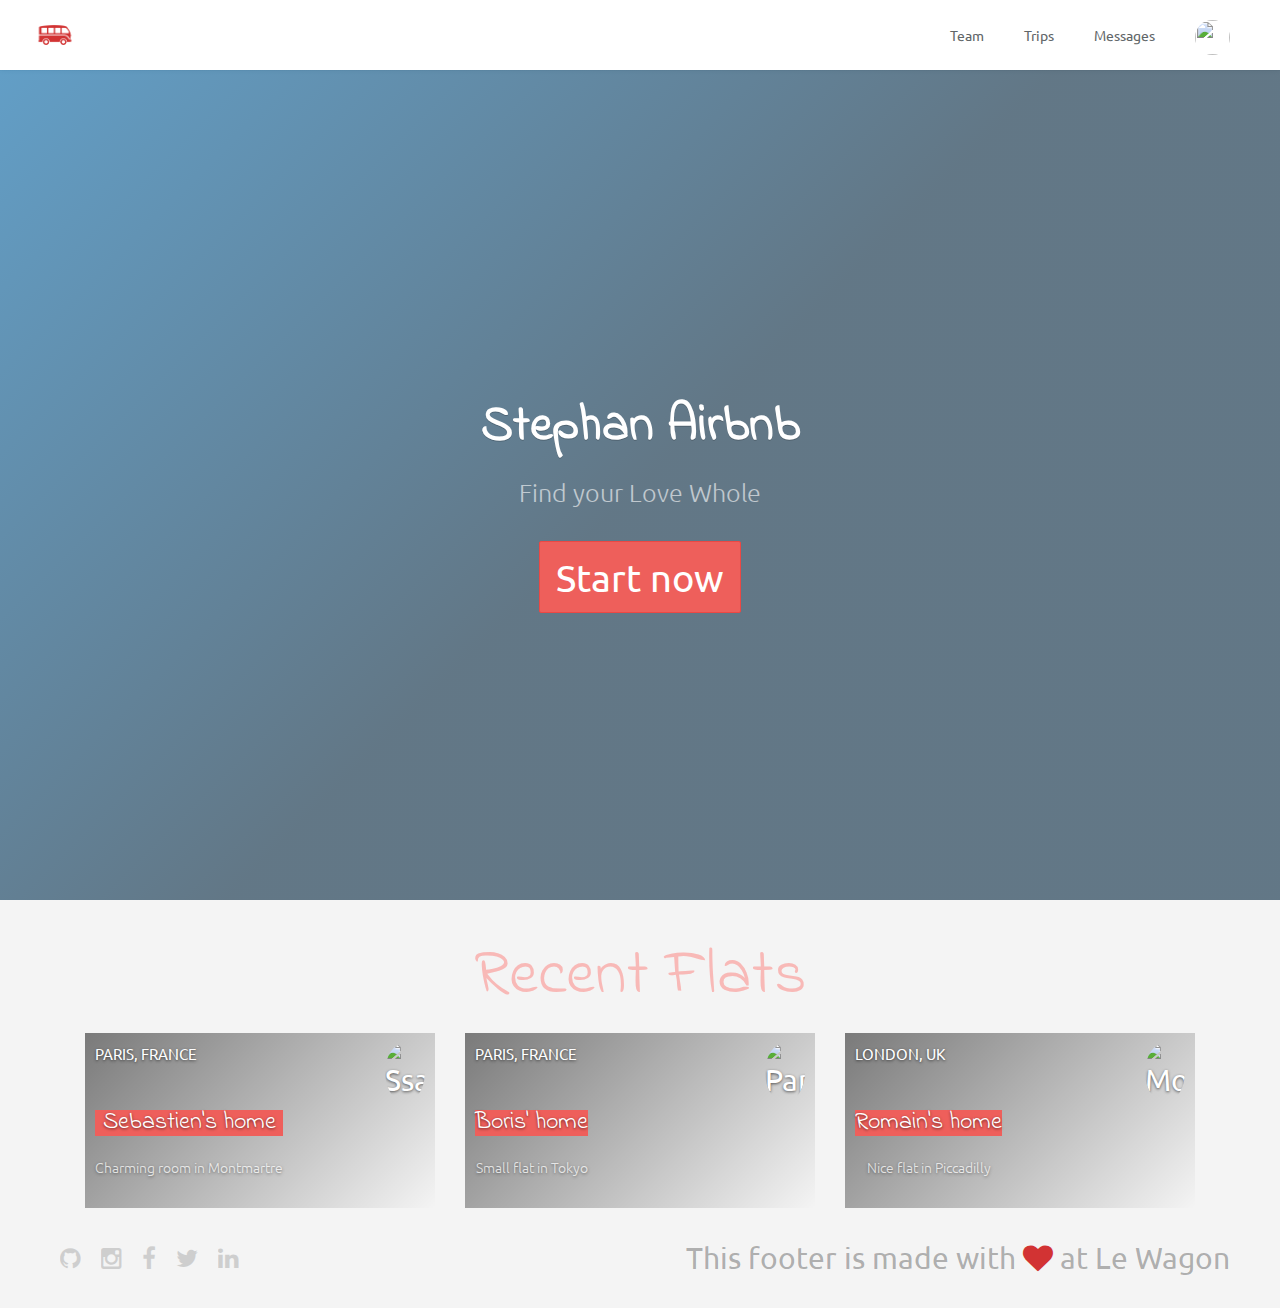
==== commit 6e43dffc: "Automated commit at 2017-11-06 18:00:56 UTC by middleman-deploy 2.0.0-alpha" ====
--- a/index.html
+++ b/index.html
@@ -7,7 +7,7 @@
   content="width=device-width, initial-scale=1, shrink-to-fit=no">
   <!-- Use the title from a page's frontmatter if it has one -->
   <title>Le Wagon - Middleman</title>
-  <link href="stylesheets/application-974a1966.css" rel="stylesheet" />
+  <link href="stylesheets/application-4b3b0d2a.css" rel="stylesheet" />
   <script src="javascripts/application-93de88c9.js"></script>
   <link href="images/favicon-f15af148.png" rel="icon" type="image/png" />
 </head>
@@ -56,8 +56,8 @@
   
   <div> <div class="banner" style="background-image: linear-gradient(-225deg, rgba(0,101,168,0.6) 0%, rgba(0,36,61,0.6) 50%), url('https://kitt.lewagon.com/placeholder/cities/berlin');">
   <div class="banner-content">
-    <h1>Le Wagon Berlin</h1>
-    <p>Learn to code with us in Berlin</p>
+    <h1>Stephan Airbnb</h1>
+    <p>Find your Love Whole</p>
     <a class="btn btn-primary btn-lg">Start now</a>
   </div>
 </div>
@@ -66,47 +66,47 @@
 
   <div class="wrapper"></div>
   <h2>Recent Flats</h2>
+
   <div class="container">
     <div class="row">
-      <div class="col-xs-12 col-sm-4">
 
-        <div class="card" style="background-image: linear-gradient(rgba(0,0,0,0.3), rgba(0,0,0,0.2)), url('https://kitt.lewagon.com/placeholder/cities/shanghai');">
-  <div class="card-category">Popular</div>
-  <div class="card-description">
-    <h2>Le Wagon Shanghai</h2>
-    <p>Very cool city, the best</p>
-  </div>
-  <img class="card-user" src="https://kitt.lewagon.com/placeholder/users/tgenaitay">
-  <a class="card-link" href="#" ></a>
-</div>
+      <div class="col-xs-12 col-sm-6 col-md-4">
+        <div class="card" style="background-image: linear-gradient(-225deg, rgba(0,0,0,0.5) 0%, rgba(0,0,0,0) 100%), url('https://kitt.lewagon.com/placeholder/cities/paris');">
+          <div class="card-category">Paris, France</div>
+          <div class="card-description">
+            <h3>Sebastien's home</h3>
+            <p>Charming room in Montmartre</p>
+          </div>
+          <img src="https://kitt.lewagon.com/placeholder/users/ssaunier" class="card-user" alt="Ssaunier" />
+          <a href="flats/ssaunier.html" class="card-link"></a>
+        </div>
+      </div>
+      <div class="col-xs-12 col-sm-6 col-md-4">
+        <div class="card" style="background-image: linear-gradient(-225deg, rgba(0,0,0,0.5) 0%, rgba(0,0,0,0) 100%), url('https://kitt.lewagon.com/placeholder/cities/tokyo');">
+          <div class="card-category">Paris, France</div>
+          <div class="card-description">
+            <h3>Boris' home</h3>
+            <p>Small flat in Tokyo</p>
+          </div>
+          <img src="https://kitt.lewagon.com/placeholder/users/papillard" class="card-user" alt="Papillard" />
+          <a href="flats/papillard.html" class="card-link"></a>
+        </div>
+      </div>
+      <div class="col-xs-12 col-sm-6 col-md-4">
+        <div class="card" style="background-image: linear-gradient(-225deg, rgba(0,0,0,0.5) 0%, rgba(0,0,0,0) 100%), url('https://kitt.lewagon.com/placeholder/cities/london');">
+          <div class="card-category">London, UK</div>
+          <div class="card-description">
+            <h3>Romain's home</h3>
+            <p>Nice flat in Piccadilly</p>
+          </div>
+          <img src="https://kitt.lewagon.com/placeholder/users/monsieurpaillard" class="card-user" alt="Monsieurpaillard" />
+          <a href="flats/monsieurpaillard.html" class="card-link"></a>
+        </div>
+      </div>
 
-      </div>
-      <div class="col-xs-12 col-sm-4">
-        <div class="card" style="background-image: linear-gradient(rgba(0,0,0,0.3), rgba(0,0,0,0.2)), url('https://kitt.lewagon.com/placeholder/cities/shanghai');">
-  <div class="card-category">Popular</div>
-  <div class="card-description">
-    <h2>Le Wagon Shanghai</h2>
-    <p>Very cool city, the best</p>
-  </div>
-  <img class="card-user" src="https://kitt.lewagon.com/placeholder/users/tgenaitay">
-  <a class="card-link" href="#" ></a>
-</div>
-
-      </div>
-      <div class="col-xs-12 col-sm-4">
-        <div class="card" style="background-image: linear-gradient(rgba(0,0,0,0.3), rgba(0,0,0,0.2)), url('https://kitt.lewagon.com/placeholder/cities/shanghai');">
-  <div class="card-category">Popular</div>
-  <div class="card-description">
-    <h2>Le Wagon Shanghai</h2>
-    <p>Very cool city, the best</p>
-  </div>
-  <img class="card-user" src="https://kitt.lewagon.com/placeholder/users/tgenaitay">
-  <a class="card-link" href="#" ></a>
-</div>
-
-      </div>
     </div>
   </div>
+
 
 </div>
 
--- a/stylesheets/application-4b3b0d2a.css
+++ b/stylesheets/application-4b3b0d2a.css
@@ -0,0 +1,8 @@
+@import url("https://fonts.googleapis.com/css?family=Indie+Flower|Ubuntu");/*!
+ * Bootstrap v3.3.7 (http://getbootstrap.com)
+ * Copyright 2011-2016 Twitter, Inc.
+ * Licensed under MIT (https://github.com/twbs/bootstrap/blob/master/LICENSE)
+ *//*! normalize.css v3.0.3 | MIT License | github.com/necolas/normalize.css */html{font-family:sans-serif;-ms-text-size-adjust:100%;-webkit-text-size-adjust:100%}body{margin:0}article,aside,details,figcaption,figure,footer,header,hgroup,main,menu,nav,section,summary{display:block}audio,canvas,progress,video{display:inline-block;vertical-align:baseline}audio:not([controls]){display:none;height:0}[hidden],template{display:none}a{background-color:transparent}a:active,a:hover{outline:0}abbr[title]{border-bottom:1px dotted}b,strong{font-weight:bold}dfn{font-style:italic}h1{font-size:2em;margin:0.67em 0}mark{background:#ff0;color:#000}small{font-size:80%}sub,sup{font-size:75%;line-height:0;position:relative;vertical-align:baseline}sup{top:-0.5em}sub{bottom:-0.25em}img{border:0}svg:not(:root){overflow:hidden}figure{margin:1em 40px}hr{-webkit-box-sizing:content-box;box-sizing:content-box;height:0}pre{overflow:auto}code,kbd,pre,samp{font-family:monospace, monospace;font-size:1em}button,input,optgroup,select,textarea{color:inherit;font:inherit;margin:0}button{overflow:visible}button,select{text-transform:none}button,html input[type="button"],input[type="reset"],input[type="submit"]{-webkit-appearance:button;cursor:pointer}button[disabled],html input[disabled]{cursor:default}button::-moz-focus-inner,input::-moz-focus-inner{border:0;padding:0}input{line-height:normal}input[type="checkbox"],input[type="radio"]{-webkit-box-sizing:border-box;box-sizing:border-box;padding:0}input[type="number"]::-webkit-inner-spin-button,input[type="number"]::-webkit-outer-spin-button{height:auto}input[type="search"]{-webkit-appearance:textfield;-webkit-box-sizing:content-box;box-sizing:content-box}input[type="search"]::-webkit-search-cancel-button,input[type="search"]::-webkit-search-decoration{-webkit-appearance:none}fieldset{border:1px solid #c0c0c0;margin:0 2px;padding:0.35em 0.625em 0.75em}legend{border:0;padding:0}textarea{overflow:auto}optgroup{font-weight:bold}table{border-collapse:collapse;border-spacing:0}td,th{padding:0}/*! Source: https://github.com/h5bp/html5-boilerplate/blob/master/src/css/main.css */@media print{*,*:before,*:after{background:transparent !important;color:#000 !important;-webkit-box-shadow:none !important;box-shadow:none !important;text-shadow:none !important}a,a:visited{text-decoration:underline}a[href]:after{content:" (" attr(href) ")"}abbr[title]:after{content:" (" attr(title) ")"}a[href^="#"]:after,a[href^="javascript:"]:after{content:""}pre,blockquote{border:1px solid #999;page-break-inside:avoid}thead{display:table-header-group}tr,img{page-break-inside:avoid}img{max-width:100% !important}p,h2,h3{orphans:3;widows:3}h2,h3{page-break-after:avoid}.navbar{display:none}.btn>.caret,.dropup>.btn>.caret{border-top-color:#000 !important}.label{border:1px solid #000}.table{border-collapse:collapse !important}.table td,.table th{background-color:#fff !important}.table-bordered th,.table-bordered td{border:1px solid #ddd !important}}@font-face{font-family:'Glyphicons Halflings';src:url("../assets/bootstrap/glyphicons-halflings-regular-86b6f62b.eot");src:url("../assets/bootstrap/glyphicons-halflings-regular-86b6f62b.eot?#iefix") format("embedded-opentype"),url("../assets/bootstrap/glyphicons-halflings-regular-ca35b697.woff2") format("woff2"),url("../assets/bootstrap/glyphicons-halflings-regular-278e49a8.woff") format("woff"),url("../assets/bootstrap/glyphicons-halflings-regular-44bc1850.ttf") format("truetype"),url("../assets/bootstrap/glyphicons-halflings-regular-de51a849.svg#glyphicons_halflingsregular") format("svg")}.glyphicon{position:relative;top:1px;display:inline-block;font-family:'Glyphicons Halflings';font-style:normal;font-weight:normal;line-height:1;-webkit-font-smoothing:antialiased;-moz-osx-font-smoothing:grayscale}.glyphicon-asterisk:before{content:"\002a"}.glyphicon-plus:before{content:"\002b"}.glyphicon-euro:before,.glyphicon-eur:before{content:"\20ac"}.glyphicon-minus:before{content:"\2212"}.glyphicon-cloud:before{content:"\2601"}.glyphicon-envelope:before{content:"\2709"}.glyphicon-pencil:before{content:"\270f"}.glyphicon-glass:before{content:"\e001"}.glyphicon-music:before{content:"\e002"}.glyphicon-search:before{content:"\e003"}.glyphicon-heart:before{content:"\e005"}.glyphicon-star:before{content:"\e006"}.glyphicon-star-empty:before{content:"\e007"}.glyphicon-user:before{content:"\e008"}.glyphicon-film:before{content:"\e009"}.glyphicon-th-large:before{content:"\e010"}.glyphicon-th:before{content:"\e011"}.glyphicon-th-list:before{content:"\e012"}.glyphicon-ok:before{content:"\e013"}.glyphicon-remove:before{content:"\e014"}.glyphicon-zoom-in:before{content:"\e015"}.glyphicon-zoom-out:before{content:"\e016"}.glyphicon-off:before{content:"\e017"}.glyphicon-signal:before{content:"\e018"}.glyphicon-cog:before{content:"\e019"}.glyphicon-trash:before{content:"\e020"}.glyphicon-home:before{content:"\e021"}.glyphicon-file:before{content:"\e022"}.glyphicon-time:before{content:"\e023"}.glyphicon-road:before{content:"\e024"}.glyphicon-download-alt:before{content:"\e025"}.glyphicon-download:before{content:"\e026"}.glyphicon-upload:before{content:"\e027"}.glyphicon-inbox:before{content:"\e028"}.glyphicon-play-circle:before{content:"\e029"}.glyphicon-repeat:before{content:"\e030"}.glyphicon-refresh:before{content:"\e031"}.glyphicon-list-alt:before{content:"\e032"}.glyphicon-lock:before{content:"\e033"}.glyphicon-flag:before{content:"\e034"}.glyphicon-headphones:before{content:"\e035"}.glyphicon-volume-off:before{content:"\e036"}.glyphicon-volume-down:before{content:"\e037"}.glyphicon-volume-up:before{content:"\e038"}.glyphicon-qrcode:before{content:"\e039"}.glyphicon-barcode:before{content:"\e040"}.glyphicon-tag:before{content:"\e041"}.glyphicon-tags:before{content:"\e042"}.glyphicon-book:before{content:"\e043"}.glyphicon-bookmark:before{content:"\e044"}.glyphicon-print:before{content:"\e045"}.glyphicon-camera:before{content:"\e046"}.glyphicon-font:before{content:"\e047"}.glyphicon-bold:before{content:"\e048"}.glyphicon-italic:before{content:"\e049"}.glyphicon-text-height:before{content:"\e050"}.glyphicon-text-width:before{content:"\e051"}.glyphicon-align-left:before{content:"\e052"}.glyphicon-align-center:before{content:"\e053"}.glyphicon-align-right:before{content:"\e054"}.glyphicon-align-justify:before{content:"\e055"}.glyphicon-list:before{content:"\e056"}.glyphicon-indent-left:before{content:"\e057"}.glyphicon-indent-right:before{content:"\e058"}.glyphicon-facetime-video:before{content:"\e059"}.glyphicon-picture:before{content:"\e060"}.glyphicon-map-marker:before{content:"\e062"}.glyphicon-adjust:before{content:"\e063"}.glyphicon-tint:before{content:"\e064"}.glyphicon-edit:before{content:"\e065"}.glyphicon-share:before{content:"\e066"}.glyphicon-check:before{content:"\e067"}.glyphicon-move:before{content:"\e068"}.glyphicon-step-backward:before{content:"\e069"}.glyphicon-fast-backward:before{content:"\e070"}.glyphicon-backward:before{content:"\e071"}.glyphicon-play:before{content:"\e072"}.glyphicon-pause:before{content:"\e073"}.glyphicon-stop:before{content:"\e074"}.glyphicon-forward:before{content:"\e075"}.glyphicon-fast-forward:before{content:"\e076"}.glyphicon-step-forward:before{content:"\e077"}.glyphicon-eject:before{content:"\e078"}.glyphicon-chevron-left:before{content:"\e079"}.glyphicon-chevron-right:before{content:"\e080"}.glyphicon-plus-sign:before{content:"\e081"}.glyphicon-minus-sign:before{content:"\e082"}.glyphicon-remove-sign:before{content:"\e083"}.glyphicon-ok-sign:before{content:"\e084"}.glyphicon-question-sign:before{content:"\e085"}.glyphicon-info-sign:before{content:"\e086"}.glyphicon-screenshot:before{content:"\e087"}.glyphicon-remove-circle:before{content:"\e088"}.glyphicon-ok-circle:before{content:"\e089"}.glyphicon-ban-circle:before{content:"\e090"}.glyphicon-arrow-left:before{content:"\e091"}.glyphicon-arrow-right:before{content:"\e092"}.glyphicon-arrow-up:before{content:"\e093"}.glyphicon-arrow-down:before{content:"\e094"}.glyphicon-share-alt:before{content:"\e095"}.glyphicon-resize-full:before{content:"\e096"}.glyphicon-resize-small:before{content:"\e097"}.glyphicon-exclamation-sign:before{content:"\e101"}.glyphicon-gift:before{content:"\e102"}.glyphicon-leaf:before{content:"\e103"}.glyphicon-fire:before{content:"\e104"}.glyphicon-eye-open:before{content:"\e105"}.glyphicon-eye-close:before{content:"\e106"}.glyphicon-warning-sign:before{content:"\e107"}.glyphicon-plane:before{content:"\e108"}.glyphicon-calendar:before{content:"\e109"}.glyphicon-random:before{content:"\e110"}.glyphicon-comment:before{content:"\e111"}.glyphicon-magnet:before{content:"\e112"}.glyphicon-chevron-up:before{content:"\e113"}.glyphicon-chevron-down:before{content:"\e114"}.glyphicon-retweet:before{content:"\e115"}.glyphicon-shopping-cart:before{content:"\e116"}.glyphicon-folder-close:before{content:"\e117"}.glyphicon-folder-open:before{content:"\e118"}.glyphicon-resize-vertical:before{content:"\e119"}.glyphicon-resize-horizontal:before{content:"\e120"}.glyphicon-hdd:before{content:"\e121"}.glyphicon-bullhorn:before{content:"\e122"}.glyphicon-bell:before{content:"\e123"}.glyphicon-certificate:before{content:"\e124"}.glyphicon-thumbs-up:before{content:"\e125"}.glyphicon-thumbs-down:before{content:"\e126"}.glyphicon-hand-right:before{content:"\e127"}.glyphicon-hand-left:before{content:"\e128"}.glyphicon-hand-up:before{content:"\e129"}.glyphicon-hand-down:before{content:"\e130"}.glyphicon-circle-arrow-right:before{content:"\e131"}.glyphicon-circle-arrow-left:before{content:"\e132"}.glyphicon-circle-arrow-up:before{content:"\e133"}.glyphicon-circle-arrow-down:before{content:"\e134"}.glyphicon-globe:before{content:"\e135"}.glyphicon-wrench:before{content:"\e136"}.glyphicon-tasks:before{content:"\e137"}.glyphicon-filter:before{content:"\e138"}.glyphicon-briefcase:before{content:"\e139"}.glyphicon-fullscreen:before{content:"\e140"}.glyphicon-dashboard:before{content:"\e141"}.glyphicon-paperclip:before{content:"\e142"}.glyphicon-heart-empty:before{content:"\e143"}.glyphicon-link:before{content:"\e144"}.glyphicon-phone:before{content:"\e145"}.glyphicon-pushpin:before{content:"\e146"}.glyphicon-usd:before{content:"\e148"}.glyphicon-gbp:before{content:"\e149"}.glyphicon-sort:before{content:"\e150"}.glyphicon-sort-by-alphabet:before{content:"\e151"}.glyphicon-sort-by-alphabet-alt:before{content:"\e152"}.glyphicon-sort-by-order:before{content:"\e153"}.glyphicon-sort-by-order-alt:before{content:"\e154"}.glyphicon-sort-by-attributes:before{content:"\e155"}.glyphicon-sort-by-attributes-alt:before{content:"\e156"}.glyphicon-unchecked:before{content:"\e157"}.glyphicon-expand:before{content:"\e158"}.glyphicon-collapse-down:before{content:"\e159"}.glyphicon-collapse-up:before{content:"\e160"}.glyphicon-log-in:before{content:"\e161"}.glyphicon-flash:before{content:"\e162"}.glyphicon-log-out:before{content:"\e163"}.glyphicon-new-window:before{content:"\e164"}.glyphicon-record:before{content:"\e165"}.glyphicon-save:before{content:"\e166"}.glyphicon-open:before{content:"\e167"}.glyphicon-saved:before{content:"\e168"}.glyphicon-import:before{content:"\e169"}.glyphicon-export:before{content:"\e170"}.glyphicon-send:before{content:"\e171"}.glyphicon-floppy-disk:before{content:"\e172"}.glyphicon-floppy-saved:before{content:"\e173"}.glyphicon-floppy-remove:before{content:"\e174"}.glyphicon-floppy-save:before{content:"\e175"}.glyphicon-floppy-open:before{content:"\e176"}.glyphicon-credit-card:before{content:"\e177"}.glyphicon-transfer:before{content:"\e178"}.glyphicon-cutlery:before{content:"\e179"}.glyphicon-header:before{content:"\e180"}.glyphicon-compressed:before{content:"\e181"}.glyphicon-earphone:before{content:"\e182"}.glyphicon-phone-alt:before{content:"\e183"}.glyphicon-tower:before{content:"\e184"}.glyphicon-stats:before{content:"\e185"}.glyphicon-sd-video:before{content:"\e186"}.glyphicon-hd-video:before{content:"\e187"}.glyphicon-subtitles:before{content:"\e188"}.glyphicon-sound-stereo:before{content:"\e189"}.glyphicon-sound-dolby:before{content:"\e190"}.glyphicon-sound-5-1:before{content:"\e191"}.glyphicon-sound-6-1:before{content:"\e192"}.glyphicon-sound-7-1:before{content:"\e193"}.glyphicon-copyright-mark:before{content:"\e194"}.glyphicon-registration-mark:before{content:"\e195"}.glyphicon-cloud-download:before{content:"\e197"}.glyphicon-cloud-upload:before{content:"\e198"}.glyphicon-tree-conifer:before{content:"\e199"}.glyphicon-tree-deciduous:before{content:"\e200"}.glyphicon-cd:before{content:"\e201"}.glyphicon-save-file:before{content:"\e202"}.glyphicon-open-file:before{content:"\e203"}.glyphicon-level-up:before{content:"\e204"}.glyphicon-copy:before{content:"\e205"}.glyphicon-paste:before{content:"\e206"}.glyphicon-alert:before{content:"\e209"}.glyphicon-equalizer:before{content:"\e210"}.glyphicon-king:before{content:"\e211"}.glyphicon-queen:before{content:"\e212"}.glyphicon-pawn:before{content:"\e213"}.glyphicon-bishop:before{content:"\e214"}.glyphicon-knight:before{content:"\e215"}.glyphicon-baby-formula:before{content:"\e216"}.glyphicon-tent:before{content:"\26fa"}.glyphicon-blackboard:before{content:"\e218"}.glyphicon-bed:before{content:"\e219"}.glyphicon-apple:before{content:"\f8ff"}.glyphicon-erase:before{content:"\e221"}.glyphicon-hourglass:before{content:"\231b"}.glyphicon-lamp:before{content:"\e223"}.glyphicon-duplicate:before{content:"\e224"}.glyphicon-piggy-bank:before{content:"\e225"}.glyphicon-scissors:before{content:"\e226"}.glyphicon-bitcoin:before{content:"\e227"}.glyphicon-btc:before{content:"\e227"}.glyphicon-xbt:before{content:"\e227"}.glyphicon-yen:before{content:"\00a5"}.glyphicon-jpy:before{content:"\00a5"}.glyphicon-ruble:before{content:"\20bd"}.glyphicon-rub:before{content:"\20bd"}.glyphicon-scale:before{content:"\e230"}.glyphicon-ice-lolly:before{content:"\e231"}.glyphicon-ice-lolly-tasted:before{content:"\e232"}.glyphicon-education:before{content:"\e233"}.glyphicon-option-horizontal:before{content:"\e234"}.glyphicon-option-vertical:before{content:"\e235"}.glyphicon-menu-hamburger:before{content:"\e236"}.glyphicon-modal-window:before{content:"\e237"}.glyphicon-oil:before{content:"\e238"}.glyphicon-grain:before{content:"\e239"}.glyphicon-sunglasses:before{content:"\e240"}.glyphicon-text-size:before{content:"\e241"}.glyphicon-text-color:before{content:"\e242"}.glyphicon-text-background:before{content:"\e243"}.glyphicon-object-align-top:before{content:"\e244"}.glyphicon-object-align-bottom:before{content:"\e245"}.glyphicon-object-align-horizontal:before{content:"\e246"}.glyphicon-object-align-left:before{content:"\e247"}.glyphicon-object-align-vertical:before{content:"\e248"}.glyphicon-object-align-right:before{content:"\e249"}.glyphicon-triangle-right:before{content:"\e250"}.glyphicon-triangle-left:before{content:"\e251"}.glyphicon-triangle-bottom:before{content:"\e252"}.glyphicon-triangle-top:before{content:"\e253"}.glyphicon-console:before{content:"\e254"}.glyphicon-superscript:before{content:"\e255"}.glyphicon-subscript:before{content:"\e256"}.glyphicon-menu-left:before{content:"\e257"}.glyphicon-menu-right:before{content:"\e258"}.glyphicon-menu-down:before{content:"\e259"}.glyphicon-menu-up:before{content:"\e260"}*{-webkit-box-sizing:border-box;box-sizing:border-box}*:before,*:after{-webkit-box-sizing:border-box;box-sizing:border-box}html{font-size:10px;-webkit-tap-highlight-color:transparent}body{font-family:"Ubuntu", sans-serif;font-size:30px;line-height:1.42857143;color:#f8b9b7;background-color:#F4F4F4}input,button,select,textarea{font-family:inherit;font-size:inherit;line-height:inherit}a{color:#EE5F5B;text-decoration:none}a:hover,a:focus{color:#e51d18;text-decoration:underline}a:focus{outline:5px auto -webkit-focus-ring-color;outline-offset:-2px}figure{margin:0}img{vertical-align:middle}.img-responsive{display:block;max-width:100%;height:auto}.img-rounded{border-radius:2px}.img-thumbnail{padding:4px;line-height:1.42857143;background-color:#F4F4F4;border:1px solid #ddd;border-radius:2px;-webkit-transition:all 0.2s ease-in-out;transition:all 0.2s ease-in-out;display:inline-block;max-width:100%;height:auto}.img-circle{border-radius:50%}hr{margin-top:42px;margin-bottom:42px;border:0;border-top:1px solid white}.sr-only{position:absolute;width:1px;height:1px;margin:-1px;padding:0;overflow:hidden;clip:rect(0, 0, 0, 0);border:0}.sr-only-focusable:active,.sr-only-focusable:focus{position:static;width:auto;height:auto;margin:0;overflow:visible;clip:auto}[role="button"]{cursor:pointer}h1,h2,h3,h4,h5,h6,.h1,.h2,.h3,.h4,.h5,.h6{font-family:"Indie Flower", cursive;font-weight:500;line-height:1.1;color:inherit}h1 small,h1 .small,h2 small,h2 .small,h3 small,h3 .small,h4 small,h4 .small,h5 small,h5 .small,h6 small,h6 .small,.h1 small,.h1 .small,.h2 small,.h2 .small,.h3 small,.h3 .small,.h4 small,.h4 .small,.h5 small,.h5 .small,.h6 small,.h6 .small{font-weight:normal;line-height:1;color:white}h1,.h1,h2,.h2,h3,.h3{margin-top:42px;margin-bottom:21px}h1 small,h1 .small,.h1 small,.h1 .small,h2 small,h2 .small,.h2 small,.h2 .small,h3 small,h3 .small,.h3 small,.h3 .small{font-size:65%}h4,.h4,h5,.h5,h6,.h6{margin-top:21px;margin-bottom:21px}h4 small,h4 .small,.h4 small,.h4 .small,h5 small,h5 .small,.h5 small,.h5 .small,h6 small,h6 .small,.h6 small,.h6 .small{font-size:75%}h1,.h1{font-size:78px}h2,.h2{font-size:64px}h3,.h3{font-size:51px}h4,.h4{font-size:38px}h5,.h5{font-size:30px}h6,.h6{font-size:26px}p{margin:0 0 21px}.lead{margin-bottom:42px;font-size:34px;font-weight:300;line-height:1.4}@media (min-width: 768px){.lead{font-size:45px}}small,.small{font-size:86%}mark,.mark{background-color:#fcf8e3;padding:.2em}.text-left{text-align:left}.text-right{text-align:right}.text-center{text-align:center}.text-justify{text-align:justify}.text-nowrap{white-space:nowrap}.text-lowercase{text-transform:lowercase}.text-uppercase,.initialism{text-transform:uppercase}.text-capitalize{text-transform:capitalize}.text-muted{color:white}.text-primary{color:#EE5F5B}a.text-primary:hover,a.text-primary:focus{color:#e9322d}.text-success{color:#3c763d}a.text-success:hover,a.text-success:focus{color:#2b542c}.text-info{color:#31708f}a.text-info:hover,a.text-info:focus{color:#245269}.text-warning{color:#8a6d3b}a.text-warning:hover,a.text-warning:focus{color:#66512c}.text-danger{color:#a94442}a.text-danger:hover,a.text-danger:focus{color:#843534}.bg-primary{color:#fff}.bg-primary{background-color:#EE5F5B}a.bg-primary:hover,a.bg-primary:focus{background-color:#e9322d}.bg-success{background-color:#dff0d8}a.bg-success:hover,a.bg-success:focus{background-color:#c1e2b3}.bg-info{background-color:#d9edf7}a.bg-info:hover,a.bg-info:focus{background-color:#afd9ee}.bg-warning{background-color:#fcf8e3}a.bg-warning:hover,a.bg-warning:focus{background-color:#f7ecb5}.bg-danger{background-color:#f2dede}a.bg-danger:hover,a.bg-danger:focus{background-color:#e4b9b9}.page-header{padding-bottom:20px;margin:84px 0 42px;border-bottom:1px solid white}ul,ol{margin-top:0;margin-bottom:21px}ul ul,ul ol,ol ul,ol ol{margin-bottom:0}.list-unstyled{padding-left:0;list-style:none}.list-inline{padding-left:0;list-style:none;margin-left:-5px}.list-inline>li{display:inline-block;padding-left:5px;padding-right:5px}dl{margin-top:0;margin-bottom:42px}dt,dd{line-height:1.42857143}dt{font-weight:bold}dd{margin-left:0}.dl-horizontal dd:before,.dl-horizontal dd:after{content:" ";display:table}.dl-horizontal dd:after{clear:both}@media (min-width: 768px){.dl-horizontal dt{float:left;width:160px;clear:left;text-align:right;overflow:hidden;text-overflow:ellipsis;white-space:nowrap}.dl-horizontal dd{margin-left:180px}}abbr[title],abbr[data-original-title]{cursor:help;border-bottom:1px dotted white}.initialism{font-size:90%}blockquote{padding:21px 42px;margin:0 0 42px;font-size:37.5px;border-left:5px solid white}blockquote p:last-child,blockquote ul:last-child,blockquote ol:last-child{margin-bottom:0}blockquote footer,blockquote small,blockquote .small{display:block;font-size:80%;line-height:1.42857143;color:white}blockquote footer:before,blockquote small:before,blockquote .small:before{content:'\2014 \00A0'}.blockquote-reverse,blockquote.pull-right{padding-right:15px;padding-left:0;border-right:5px solid white;border-left:0;text-align:right}.blockquote-reverse footer:before,.blockquote-reverse small:before,.blockquote-reverse .small:before,blockquote.pull-right footer:before,blockquote.pull-right small:before,blockquote.pull-right .small:before{content:''}.blockquote-reverse footer:after,.blockquote-reverse small:after,.blockquote-reverse .small:after,blockquote.pull-right footer:after,blockquote.pull-right small:after,blockquote.pull-right .small:after{content:'\00A0 \2014'}address{margin-bottom:42px;font-style:normal;line-height:1.42857143}code,kbd,pre,samp{font-family:Menlo, Monaco, Consolas, "Courier New", monospace}code{padding:2px 4px;font-size:90%;color:#c7254e;background-color:#f9f2f4;border-radius:2px}kbd{padding:2px 4px;font-size:90%;color:#fff;background-color:#333;border-radius:2px;-webkit-box-shadow:inset 0 -1px 0 rgba(0,0,0,0.25);box-shadow:inset 0 -1px 0 rgba(0,0,0,0.25)}kbd kbd{padding:0;font-size:100%;font-weight:bold;-webkit-box-shadow:none;box-shadow:none}pre{display:block;padding:20.5px;margin:0 0 21px;font-size:29px;line-height:1.42857143;word-break:break-all;word-wrap:break-word;color:#f8b9b7;background-color:#f5f5f5;border:1px solid #ccc;border-radius:2px}pre code{padding:0;font-size:inherit;color:inherit;white-space:pre-wrap;background-color:transparent;border-radius:0}.pre-scrollable{max-height:340px;overflow-y:scroll}.container{margin-right:auto;margin-left:auto;padding-left:15px;padding-right:15px}.container:before,.container:after{content:" ";display:table}.container:after{clear:both}@media (min-width: 768px){.container{width:750px}}@media (min-width: 992px){.container{width:970px}}@media (min-width: 1200px){.container{width:1170px}}.container-fluid{margin-right:auto;margin-left:auto;padding-left:15px;padding-right:15px}.container-fluid:before,.container-fluid:after{content:" ";display:table}.container-fluid:after{clear:both}.row{margin-left:-15px;margin-right:-15px}.row:before,.row:after{content:" ";display:table}.row:after{clear:both}.col-xs-1,.col-sm-1,.col-md-1,.col-lg-1,.col-xs-2,.col-sm-2,.col-md-2,.col-lg-2,.col-xs-3,.col-sm-3,.col-md-3,.col-lg-3,.col-xs-4,.col-sm-4,.col-md-4,.col-lg-4,.col-xs-5,.col-sm-5,.col-md-5,.col-lg-5,.col-xs-6,.col-sm-6,.col-md-6,.col-lg-6,.col-xs-7,.col-sm-7,.col-md-7,.col-lg-7,.col-xs-8,.col-sm-8,.col-md-8,.col-lg-8,.col-xs-9,.col-sm-9,.col-md-9,.col-lg-9,.col-xs-10,.col-sm-10,.col-md-10,.col-lg-10,.col-xs-11,.col-sm-11,.col-md-11,.col-lg-11,.col-xs-12,.col-sm-12,.col-md-12,.col-lg-12{position:relative;min-height:1px;padding-left:15px;padding-right:15px}.col-xs-1,.col-xs-2,.col-xs-3,.col-xs-4,.col-xs-5,.col-xs-6,.col-xs-7,.col-xs-8,.col-xs-9,.col-xs-10,.col-xs-11,.col-xs-12{float:left}.col-xs-1{width:8.33333333%}.col-xs-2{width:16.66666667%}.col-xs-3{width:25%}.col-xs-4{width:33.33333333%}.col-xs-5{width:41.66666667%}.col-xs-6{width:50%}.col-xs-7{width:58.33333333%}.col-xs-8{width:66.66666667%}.col-xs-9{width:75%}.col-xs-10{width:83.33333333%}.col-xs-11{width:91.66666667%}.col-xs-12{width:100%}.col-xs-pull-0{right:auto}.col-xs-pull-1{right:8.33333333%}.col-xs-pull-2{right:16.66666667%}.col-xs-pull-3{right:25%}.col-xs-pull-4{right:33.33333333%}.col-xs-pull-5{right:41.66666667%}.col-xs-pull-6{right:50%}.col-xs-pull-7{right:58.33333333%}.col-xs-pull-8{right:66.66666667%}.col-xs-pull-9{right:75%}.col-xs-pull-10{right:83.33333333%}.col-xs-pull-11{right:91.66666667%}.col-xs-pull-12{right:100%}.col-xs-push-0{left:auto}.col-xs-push-1{left:8.33333333%}.col-xs-push-2{left:16.66666667%}.col-xs-push-3{left:25%}.col-xs-push-4{left:33.33333333%}.col-xs-push-5{left:41.66666667%}.col-xs-push-6{left:50%}.col-xs-push-7{left:58.33333333%}.col-xs-push-8{left:66.66666667%}.col-xs-push-9{left:75%}.col-xs-push-10{left:83.33333333%}.col-xs-push-11{left:91.66666667%}.col-xs-push-12{left:100%}.col-xs-offset-0{margin-left:0%}.col-xs-offset-1{margin-left:8.33333333%}.col-xs-offset-2{margin-left:16.66666667%}.col-xs-offset-3{margin-left:25%}.col-xs-offset-4{margin-left:33.33333333%}.col-xs-offset-5{margin-left:41.66666667%}.col-xs-offset-6{margin-left:50%}.col-xs-offset-7{margin-left:58.33333333%}.col-xs-offset-8{margin-left:66.66666667%}.col-xs-offset-9{margin-left:75%}.col-xs-offset-10{margin-left:83.33333333%}.col-xs-offset-11{margin-left:91.66666667%}.col-xs-offset-12{margin-left:100%}@media (min-width: 768px){.col-sm-1,.col-sm-2,.col-sm-3,.col-sm-4,.col-sm-5,.col-sm-6,.col-sm-7,.col-sm-8,.col-sm-9,.col-sm-10,.col-sm-11,.col-sm-12{float:left}.col-sm-1{width:8.33333333%}.col-sm-2{width:16.66666667%}.col-sm-3{width:25%}.col-sm-4{width:33.33333333%}.col-sm-5{width:41.66666667%}.col-sm-6{width:50%}.col-sm-7{width:58.33333333%}.col-sm-8{width:66.66666667%}.col-sm-9{width:75%}.col-sm-10{width:83.33333333%}.col-sm-11{width:91.66666667%}.col-sm-12{width:100%}.col-sm-pull-0{right:auto}.col-sm-pull-1{right:8.33333333%}.col-sm-pull-2{right:16.66666667%}.col-sm-pull-3{right:25%}.col-sm-pull-4{right:33.33333333%}.col-sm-pull-5{right:41.66666667%}.col-sm-pull-6{right:50%}.col-sm-pull-7{right:58.33333333%}.col-sm-pull-8{right:66.66666667%}.col-sm-pull-9{right:75%}.col-sm-pull-10{right:83.33333333%}.col-sm-pull-11{right:91.66666667%}.col-sm-pull-12{right:100%}.col-sm-push-0{left:auto}.col-sm-push-1{left:8.33333333%}.col-sm-push-2{left:16.66666667%}.col-sm-push-3{left:25%}.col-sm-push-4{left:33.33333333%}.col-sm-push-5{left:41.66666667%}.col-sm-push-6{left:50%}.col-sm-push-7{left:58.33333333%}.col-sm-push-8{left:66.66666667%}.col-sm-push-9{left:75%}.col-sm-push-10{left:83.33333333%}.col-sm-push-11{left:91.66666667%}.col-sm-push-12{left:100%}.col-sm-offset-0{margin-left:0%}.col-sm-offset-1{margin-left:8.33333333%}.col-sm-offset-2{margin-left:16.66666667%}.col-sm-offset-3{margin-left:25%}.col-sm-offset-4{margin-left:33.33333333%}.col-sm-offset-5{margin-left:41.66666667%}.col-sm-offset-6{margin-left:50%}.col-sm-offset-7{margin-left:58.33333333%}.col-sm-offset-8{margin-left:66.66666667%}.col-sm-offset-9{margin-left:75%}.col-sm-offset-10{margin-left:83.33333333%}.col-sm-offset-11{margin-left:91.66666667%}.col-sm-offset-12{margin-left:100%}}@media (min-width: 992px){.col-md-1,.col-md-2,.col-md-3,.col-md-4,.col-md-5,.col-md-6,.col-md-7,.col-md-8,.col-md-9,.col-md-10,.col-md-11,.col-md-12{float:left}.col-md-1{width:8.33333333%}.col-md-2{width:16.66666667%}.col-md-3{width:25%}.col-md-4{width:33.33333333%}.col-md-5{width:41.66666667%}.col-md-6{width:50%}.col-md-7{width:58.33333333%}.col-md-8{width:66.66666667%}.col-md-9{width:75%}.col-md-10{width:83.33333333%}.col-md-11{width:91.66666667%}.col-md-12{width:100%}.col-md-pull-0{right:auto}.col-md-pull-1{right:8.33333333%}.col-md-pull-2{right:16.66666667%}.col-md-pull-3{right:25%}.col-md-pull-4{right:33.33333333%}.col-md-pull-5{right:41.66666667%}.col-md-pull-6{right:50%}.col-md-pull-7{right:58.33333333%}.col-md-pull-8{right:66.66666667%}.col-md-pull-9{right:75%}.col-md-pull-10{right:83.33333333%}.col-md-pull-11{right:91.66666667%}.col-md-pull-12{right:100%}.col-md-push-0{left:auto}.col-md-push-1{left:8.33333333%}.col-md-push-2{left:16.66666667%}.col-md-push-3{left:25%}.col-md-push-4{left:33.33333333%}.col-md-push-5{left:41.66666667%}.col-md-push-6{left:50%}.col-md-push-7{left:58.33333333%}.col-md-push-8{left:66.66666667%}.col-md-push-9{left:75%}.col-md-push-10{left:83.33333333%}.col-md-push-11{left:91.66666667%}.col-md-push-12{left:100%}.col-md-offset-0{margin-left:0%}.col-md-offset-1{margin-left:8.33333333%}.col-md-offset-2{margin-left:16.66666667%}.col-md-offset-3{margin-left:25%}.col-md-offset-4{margin-left:33.33333333%}.col-md-offset-5{margin-left:41.66666667%}.col-md-offset-6{margin-left:50%}.col-md-offset-7{margin-left:58.33333333%}.col-md-offset-8{margin-left:66.66666667%}.col-md-offset-9{margin-left:75%}.col-md-offset-10{margin-left:83.33333333%}.col-md-offset-11{margin-left:91.66666667%}.col-md-offset-12{margin-left:100%}}@media (min-width: 1200px){.col-lg-1,.col-lg-2,.col-lg-3,.col-lg-4,.col-lg-5,.col-lg-6,.col-lg-7,.col-lg-8,.col-lg-9,.col-lg-10,.col-lg-11,.col-lg-12{float:left}.col-lg-1{width:8.33333333%}.col-lg-2{width:16.66666667%}.col-lg-3{width:25%}.col-lg-4{width:33.33333333%}.col-lg-5{width:41.66666667%}.col-lg-6{width:50%}.col-lg-7{width:58.33333333%}.col-lg-8{width:66.66666667%}.col-lg-9{width:75%}.col-lg-10{width:83.33333333%}.col-lg-11{width:91.66666667%}.col-lg-12{width:100%}.col-lg-pull-0{right:auto}.col-lg-pull-1{right:8.33333333%}.col-lg-pull-2{right:16.66666667%}.col-lg-pull-3{right:25%}.col-lg-pull-4{right:33.33333333%}.col-lg-pull-5{right:41.66666667%}.col-lg-pull-6{right:50%}.col-lg-pull-7{right:58.33333333%}.col-lg-pull-8{right:66.66666667%}.col-lg-pull-9{right:75%}.col-lg-pull-10{right:83.33333333%}.col-lg-pull-11{right:91.66666667%}.col-lg-pull-12{right:100%}.col-lg-push-0{left:auto}.col-lg-push-1{left:8.33333333%}.col-lg-push-2{left:16.66666667%}.col-lg-push-3{left:25%}.col-lg-push-4{left:33.33333333%}.col-lg-push-5{left:41.66666667%}.col-lg-push-6{left:50%}.col-lg-push-7{left:58.33333333%}.col-lg-push-8{left:66.66666667%}.col-lg-push-9{left:75%}.col-lg-push-10{left:83.33333333%}.col-lg-push-11{left:91.66666667%}.col-lg-push-12{left:100%}.col-lg-offset-0{margin-left:0%}.col-lg-offset-1{margin-left:8.33333333%}.col-lg-offset-2{margin-left:16.66666667%}.col-lg-offset-3{margin-left:25%}.col-lg-offset-4{margin-left:33.33333333%}.col-lg-offset-5{margin-left:41.66666667%}.col-lg-offset-6{margin-left:50%}.col-lg-offset-7{margin-left:58.33333333%}.col-lg-offset-8{margin-left:66.66666667%}.col-lg-offset-9{margin-left:75%}.col-lg-offset-10{margin-left:83.33333333%}.col-lg-offset-11{margin-left:91.66666667%}.col-lg-offset-12{margin-left:100%}}table{background-color:transparent}caption{padding-top:8px;padding-bottom:8px;color:white;text-align:left}th{text-align:left}.table{width:100%;max-width:100%;margin-bottom:42px}.table>thead>tr>th,.table>thead>tr>td,.table>tbody>tr>th,.table>tbody>tr>td,.table>tfoot>tr>th,.table>tfoot>tr>td{padding:8px;line-height:1.42857143;vertical-align:top;border-top:1px solid #ddd}.table>thead>tr>th{vertical-align:bottom;border-bottom:2px solid #ddd}.table>caption+thead>tr:first-child>th,.table>caption+thead>tr:first-child>td,.table>colgroup+thead>tr:first-child>th,.table>colgroup+thead>tr:first-child>td,.table>thead:first-child>tr:first-child>th,.table>thead:first-child>tr:first-child>td{border-top:0}.table>tbody+tbody{border-top:2px solid #ddd}.table .table{background-color:#F4F4F4}.table-condensed>thead>tr>th,.table-condensed>thead>tr>td,.table-condensed>tbody>tr>th,.table-condensed>tbody>tr>td,.table-condensed>tfoot>tr>th,.table-condensed>tfoot>tr>td{padding:5px}.table-bordered{border:1px solid #ddd}.table-bordered>thead>tr>th,.table-bordered>thead>tr>td,.table-bordered>tbody>tr>th,.table-bordered>tbody>tr>td,.table-bordered>tfoot>tr>th,.table-bordered>tfoot>tr>td{border:1px solid #ddd}.table-bordered>thead>tr>th,.table-bordered>thead>tr>td{border-bottom-width:2px}.table-striped>tbody>tr:nth-of-type(odd){background-color:#f9f9f9}.table-hover>tbody>tr:hover{background-color:#f5f5f5}table col[class*="col-"]{position:static;float:none;display:table-column}table td[class*="col-"],table th[class*="col-"]{position:static;float:none;display:table-cell}.table>thead>tr>td.active,.table>thead>tr>th.active,.table>thead>tr.active>td,.table>thead>tr.active>th,.table>tbody>tr>td.active,.table>tbody>tr>th.active,.table>tbody>tr.active>td,.table>tbody>tr.active>th,.table>tfoot>tr>td.active,.table>tfoot>tr>th.active,.table>tfoot>tr.active>td,.table>tfoot>tr.active>th{background-color:#f5f5f5}.table-hover>tbody>tr>td.active:hover,.table-hover>tbody>tr>th.active:hover,.table-hover>tbody>tr.active:hover>td,.table-hover>tbody>tr:hover>.active,.table-hover>tbody>tr.active:hover>th{background-color:#e8e8e8}.table>thead>tr>td.success,.table>thead>tr>th.success,.table>thead>tr.success>td,.table>thead>tr.success>th,.table>tbody>tr>td.success,.table>tbody>tr>th.success,.table>tbody>tr.success>td,.table>tbody>tr.success>th,.table>tfoot>tr>td.success,.table>tfoot>tr>th.success,.table>tfoot>tr.success>td,.table>tfoot>tr.success>th{background-color:#dff0d8}.table-hover>tbody>tr>td.success:hover,.table-hover>tbody>tr>th.success:hover,.table-hover>tbody>tr.success:hover>td,.table-hover>tbody>tr:hover>.success,.table-hover>tbody>tr.success:hover>th{background-color:#d0e9c6}.table>thead>tr>td.info,.table>thead>tr>th.info,.table>thead>tr.info>td,.table>thead>tr.info>th,.table>tbody>tr>td.info,.table>tbody>tr>th.info,.table>tbody>tr.info>td,.table>tbody>tr.info>th,.table>tfoot>tr>td.info,.table>tfoot>tr>th.info,.table>tfoot>tr.info>td,.table>tfoot>tr.info>th{background-color:#d9edf7}.table-hover>tbody>tr>td.info:hover,.table-hover>tbody>tr>th.info:hover,.table-hover>tbody>tr.info:hover>td,.table-hover>tbody>tr:hover>.info,.table-hover>tbody>tr.info:hover>th{background-color:#c4e3f3}.table>thead>tr>td.warning,.table>thead>tr>th.warning,.table>thead>tr.warning>td,.table>thead>tr.warning>th,.table>tbody>tr>td.warning,.table>tbody>tr>th.warning,.table>tbody>tr.warning>td,.table>tbody>tr.warning>th,.table>tfoot>tr>td.warning,.table>tfoot>tr>th.warning,.table>tfoot>tr.warning>td,.table>tfoot>tr.warning>th{background-color:#fcf8e3}.table-hover>tbody>tr>td.warning:hover,.table-hover>tbody>tr>th.warning:hover,.table-hover>tbody>tr.warning:hover>td,.table-hover>tbody>tr:hover>.warning,.table-hover>tbody>tr.warning:hover>th{background-color:#faf2cc}.table>thead>tr>td.danger,.table>thead>tr>th.danger,.table>thead>tr.danger>td,.table>thead>tr.danger>th,.table>tbody>tr>td.danger,.table>tbody>tr>th.danger,.table>tbody>tr.danger>td,.table>tbody>tr.danger>th,.table>tfoot>tr>td.danger,.table>tfoot>tr>th.danger,.table>tfoot>tr.danger>td,.table>tfoot>tr.danger>th{background-color:#f2dede}.table-hover>tbody>tr>td.danger:hover,.table-hover>tbody>tr>th.danger:hover,.table-hover>tbody>tr.danger:hover>td,.table-hover>tbody>tr:hover>.danger,.table-hover>tbody>tr.danger:hover>th{background-color:#ebcccc}.table-responsive{overflow-x:auto;min-height:0.01%}@media screen and (max-width: 767px){.table-responsive{width:100%;margin-bottom:31.5px;overflow-y:hidden;-ms-overflow-style:-ms-autohiding-scrollbar;border:1px solid #ddd}.table-responsive>.table{margin-bottom:0}.table-responsive>.table>thead>tr>th,.table-responsive>.table>thead>tr>td,.table-responsive>.table>tbody>tr>th,.table-responsive>.table>tbody>tr>td,.table-responsive>.table>tfoot>tr>th,.table-responsive>.table>tfoot>tr>td{white-space:nowrap}.table-responsive>.table-bordered{border:0}.table-responsive>.table-bordered>thead>tr>th:first-child,.table-responsive>.table-bordered>thead>tr>td:first-child,.table-responsive>.table-bordered>tbody>tr>th:first-child,.table-responsive>.table-bordered>tbody>tr>td:first-child,.table-responsive>.table-bordered>tfoot>tr>th:first-child,.table-responsive>.table-bordered>tfoot>tr>td:first-child{border-left:0}.table-responsive>.table-bordered>thead>tr>th:last-child,.table-responsive>.table-bordered>thead>tr>td:last-child,.table-responsive>.table-bordered>tbody>tr>th:last-child,.table-responsive>.table-bordered>tbody>tr>td:last-child,.table-responsive>.table-bordered>tfoot>tr>th:last-child,.table-responsive>.table-bordered>tfoot>tr>td:last-child{border-right:0}.table-responsive>.table-bordered>tbody>tr:last-child>th,.table-responsive>.table-bordered>tbody>tr:last-child>td,.table-responsive>.table-bordered>tfoot>tr:last-child>th,.table-responsive>.table-bordered>tfoot>tr:last-child>td{border-bottom:0}}fieldset{padding:0;margin:0;border:0;min-width:0}legend{display:block;width:100%;padding:0;margin-bottom:42px;font-size:45px;line-height:inherit;color:#f8b9b7;border:0;border-bottom:1px solid #e5e5e5}label{display:inline-block;max-width:100%;margin-bottom:5px;font-weight:bold}input[type="search"]{-webkit-box-sizing:border-box;box-sizing:border-box}input[type="radio"],input[type="checkbox"]{margin:4px 0 0;margin-top:1px \9;line-height:normal}input[type="file"]{display:block}input[type="range"]{display:block;width:100%}select[multiple],select[size]{height:auto}input[type="file"]:focus,input[type="radio"]:focus,input[type="checkbox"]:focus{outline:5px auto -webkit-focus-ring-color;outline-offset:-2px}output{display:block;padding-top:7px;font-size:30px;line-height:1.42857143;color:#000000}.form-control{display:block;width:100%;height:56px;padding:6px 12px;font-size:30px;line-height:1.42857143;color:#000000;background-color:#fff;background-image:none;border:1px solid #ccc;border-radius:2px;-webkit-box-shadow:inset 0 1px 1px rgba(0,0,0,0.075);box-shadow:inset 0 1px 1px rgba(0,0,0,0.075);-webkit-transition:border-color ease-in-out 0.15s, box-shadow ease-in-out 0.15s;-webkit-transition:border-color ease-in-out 0.15s, -webkit-box-shadow ease-in-out 0.15s;transition:border-color ease-in-out 0.15s, -webkit-box-shadow ease-in-out 0.15s;transition:border-color ease-in-out 0.15s, box-shadow ease-in-out 0.15s;transition:border-color ease-in-out 0.15s, box-shadow ease-in-out 0.15s, -webkit-box-shadow ease-in-out 0.15s}.form-control:focus{border-color:#66afe9;outline:0;-webkit-box-shadow:inset 0 1px 1px rgba(0,0,0,0.075),0 0 8px rgba(102,175,233,0.6);box-shadow:inset 0 1px 1px rgba(0,0,0,0.075),0 0 8px rgba(102,175,233,0.6)}.form-control::-moz-placeholder{color:#999;opacity:1}.form-control:-ms-input-placeholder{color:#999}.form-control::-webkit-input-placeholder{color:#999}.form-control::-ms-expand{border:0;background-color:transparent}.form-control[disabled],.form-control[readonly],fieldset[disabled] .form-control{background-color:white;opacity:1}.form-control[disabled],fieldset[disabled] .form-control{cursor:not-allowed}textarea.form-control{height:auto}input[type="search"]{-webkit-appearance:none}@media screen and (-webkit-min-device-pixel-ratio: 0){input[type="date"].form-control,input[type="time"].form-control,input[type="datetime-local"].form-control,input[type="month"].form-control{line-height:56px}input[type="date"].input-sm,.input-group-sm>input[type="date"].form-control,.input-group-sm>input[type="date"].input-group-addon,.input-group-sm>.input-group-btn>input[type="date"].btn,.input-group-sm input[type="date"],input[type="time"].input-sm,.input-group-sm>input[type="time"].form-control,.input-group-sm>input[type="time"].input-group-addon,.input-group-sm>.input-group-btn>input[type="time"].btn,.input-group-sm input[type="time"],input[type="datetime-local"].input-sm,.input-group-sm>input[type="datetime-local"].form-control,.input-group-sm>input[type="datetime-local"].input-group-addon,.input-group-sm>.input-group-btn>input[type="datetime-local"].btn,.input-group-sm input[type="datetime-local"],input[type="month"].input-sm,.input-group-sm>input[type="month"].form-control,.input-group-sm>input[type="month"].input-group-addon,.input-group-sm>.input-group-btn>input[type="month"].btn,.input-group-sm input[type="month"]{line-height:51px}input[type="date"].input-lg,.input-group-lg>input[type="date"].form-control,.input-group-lg>input[type="date"].input-group-addon,.input-group-lg>.input-group-btn>input[type="date"].btn,.input-group-lg input[type="date"],input[type="time"].input-lg,.input-group-lg>input[type="time"].form-control,.input-group-lg>input[type="time"].input-group-addon,.input-group-lg>.input-group-btn>input[type="time"].btn,.input-group-lg input[type="time"],input[type="datetime-local"].input-lg,.input-group-lg>input[type="datetime-local"].form-control,.input-group-lg>input[type="datetime-local"].input-group-addon,.input-group-lg>.input-group-btn>input[type="datetime-local"].btn,.input-group-lg input[type="datetime-local"],input[type="month"].input-lg,.input-group-lg>input[type="month"].form-control,.input-group-lg>input[type="month"].input-group-addon,.input-group-lg>.input-group-btn>input[type="month"].btn,.input-group-lg input[type="month"]{line-height:73px}}.form-group{margin-bottom:15px}.radio,.checkbox{position:relative;display:block;margin-top:10px;margin-bottom:10px}.radio label,.checkbox label{min-height:42px;padding-left:20px;margin-bottom:0;font-weight:normal;cursor:pointer}.radio input[type="radio"],.radio-inline input[type="radio"],.checkbox input[type="checkbox"],.checkbox-inline input[type="checkbox"]{position:absolute;margin-left:-20px;margin-top:4px \9}.radio+.radio,.checkbox+.checkbox{margin-top:-5px}.radio-inline,.checkbox-inline{position:relative;display:inline-block;padding-left:20px;margin-bottom:0;vertical-align:middle;font-weight:normal;cursor:pointer}.radio-inline+.radio-inline,.checkbox-inline+.checkbox-inline{margin-top:0;margin-left:10px}input[type="radio"][disabled],input[type="radio"].disabled,fieldset[disabled] input[type="radio"],input[type="checkbox"][disabled],input[type="checkbox"].disabled,fieldset[disabled] input[type="checkbox"]{cursor:not-allowed}.radio-inline.disabled,fieldset[disabled] .radio-inline,.checkbox-inline.disabled,fieldset[disabled] .checkbox-inline{cursor:not-allowed}.radio.disabled label,fieldset[disabled] .radio label,.checkbox.disabled label,fieldset[disabled] .checkbox label{cursor:not-allowed}.form-control-static{padding-top:7px;padding-bottom:7px;margin-bottom:0;min-height:72px}.form-control-static.input-lg,.input-group-lg>.form-control-static.form-control,.input-group-lg>.form-control-static.input-group-addon,.input-group-lg>.input-group-btn>.form-control-static.btn,.form-control-static.input-sm,.input-group-sm>.form-control-static.form-control,.input-group-sm>.form-control-static.input-group-addon,.input-group-sm>.input-group-btn>.form-control-static.btn{padding-left:0;padding-right:0}.input-sm,.input-group-sm>.form-control,.input-group-sm>.input-group-addon,.input-group-sm>.input-group-btn>.btn{height:51px;padding:5px 10px;font-size:26px;line-height:1.5;border-radius:2px}select.input-sm,.input-group-sm>select.form-control,.input-group-sm>select.input-group-addon,.input-group-sm>.input-group-btn>select.btn{height:51px;line-height:51px}textarea.input-sm,.input-group-sm>textarea.form-control,.input-group-sm>textarea.input-group-addon,.input-group-sm>.input-group-btn>textarea.btn,select[multiple].input-sm,.input-group-sm>select[multiple].form-control,.input-group-sm>select[multiple].input-group-addon,.input-group-sm>.input-group-btn>select[multiple].btn{height:auto}.form-group-sm .form-control{height:51px;padding:5px 10px;font-size:26px;line-height:1.5;border-radius:2px}.form-group-sm select.form-control{height:51px;line-height:51px}.form-group-sm textarea.form-control,.form-group-sm select[multiple].form-control{height:auto}.form-group-sm .form-control-static{height:51px;min-height:68px;padding:6px 10px;font-size:26px;line-height:1.5}.input-lg,.input-group-lg>.form-control,.input-group-lg>.input-group-addon,.input-group-lg>.input-group-btn>.btn{height:73px;padding:10px 16px;font-size:38px;line-height:1.3333333;border-radius:2px}select.input-lg,.input-group-lg>select.form-control,.input-group-lg>select.input-group-addon,.input-group-lg>.input-group-btn>select.btn{height:73px;line-height:73px}textarea.input-lg,.input-group-lg>textarea.form-control,.input-group-lg>textarea.input-group-addon,.input-group-lg>.input-group-btn>textarea.btn,select[multiple].input-lg,.input-group-lg>select[multiple].form-control,.input-group-lg>select[multiple].input-group-addon,.input-group-lg>.input-group-btn>select[multiple].btn{height:auto}.form-group-lg .form-control{height:73px;padding:10px 16px;font-size:38px;line-height:1.3333333;border-radius:2px}.form-group-lg select.form-control{height:73px;line-height:73px}.form-group-lg textarea.form-control,.form-group-lg select[multiple].form-control{height:auto}.form-group-lg .form-control-static{height:73px;min-height:80px;padding:11px 16px;font-size:38px;line-height:1.3333333}.has-feedback{position:relative}.has-feedback .form-control{padding-right:70px}.form-control-feedback{position:absolute;top:0;right:0;z-index:2;display:block;width:56px;height:56px;line-height:56px;text-align:center;pointer-events:none}.input-lg+.form-control-feedback,.input-group-lg>.form-control+.form-control-feedback,.input-group-lg>.input-group-addon+.form-control-feedback,.input-group-lg>.input-group-btn>.btn+.form-control-feedback,.input-group-lg+.form-control-feedback,.form-group-lg .form-control+.form-control-feedback{width:73px;height:73px;line-height:73px}.input-sm+.form-control-feedback,.input-group-sm>.form-control+.form-control-feedback,.input-group-sm>.input-group-addon+.form-control-feedback,.input-group-sm>.input-group-btn>.btn+.form-control-feedback,.input-group-sm+.form-control-feedback,.form-group-sm .form-control+.form-control-feedback{width:51px;height:51px;line-height:51px}.has-success .help-block,.has-success .control-label,.has-success .radio,.has-success .checkbox,.has-success .radio-inline,.has-success .checkbox-inline,.has-success.radio label,.has-success.checkbox label,.has-success.radio-inline label,.has-success.checkbox-inline label{color:#3c763d}.has-success .form-control{border-color:#3c763d;-webkit-box-shadow:inset 0 1px 1px rgba(0,0,0,0.075);box-shadow:inset 0 1px 1px rgba(0,0,0,0.075)}.has-success .form-control:focus{border-color:#2b542c;-webkit-box-shadow:inset 0 1px 1px rgba(0,0,0,0.075),0 0 6px #67b168;box-shadow:inset 0 1px 1px rgba(0,0,0,0.075),0 0 6px #67b168}.has-success .input-group-addon{color:#3c763d;border-color:#3c763d;background-color:#dff0d8}.has-success .form-control-feedback{color:#3c763d}.has-warning .help-block,.has-warning .control-label,.has-warning .radio,.has-warning .checkbox,.has-warning .radio-inline,.has-warning .checkbox-inline,.has-warning.radio label,.has-warning.checkbox label,.has-warning.radio-inline label,.has-warning.checkbox-inline label{color:#8a6d3b}.has-warning .form-control{border-color:#8a6d3b;-webkit-box-shadow:inset 0 1px 1px rgba(0,0,0,0.075);box-shadow:inset 0 1px 1px rgba(0,0,0,0.075)}.has-warning .form-control:focus{border-color:#66512c;-webkit-box-shadow:inset 0 1px 1px rgba(0,0,0,0.075),0 0 6px #c0a16b;box-shadow:inset 0 1px 1px rgba(0,0,0,0.075),0 0 6px #c0a16b}.has-warning .input-group-addon{color:#8a6d3b;border-color:#8a6d3b;background-color:#fcf8e3}.has-warning .form-control-feedback{color:#8a6d3b}.has-error .help-block,.has-error .control-label,.has-error .radio,.has-error .checkbox,.has-error .radio-inline,.has-error .checkbox-inline,.has-error.radio label,.has-error.checkbox label,.has-error.radio-inline label,.has-error.checkbox-inline label{color:#a94442}.has-error .form-control{border-color:#a94442;-webkit-box-shadow:inset 0 1px 1px rgba(0,0,0,0.075);box-shadow:inset 0 1px 1px rgba(0,0,0,0.075)}.has-error .form-control:focus{border-color:#843534;-webkit-box-shadow:inset 0 1px 1px rgba(0,0,0,0.075),0 0 6px #ce8483;box-shadow:inset 0 1px 1px rgba(0,0,0,0.075),0 0 6px #ce8483}.has-error .input-group-addon{color:#a94442;border-color:#a94442;background-color:#f2dede}.has-error .form-control-feedback{color:#a94442}.has-feedback label ~ .form-control-feedback{top:47px}.has-feedback label.sr-only ~ .form-control-feedback{top:0}.help-block{display:block;margin-top:5px;margin-bottom:10px;color:white}@media (min-width: 768px){.form-inline .form-group{display:inline-block;margin-bottom:0;vertical-align:middle}.form-inline .form-control{display:inline-block;width:auto;vertical-align:middle}.form-inline .form-control-static{display:inline-block}.form-inline .input-group{display:inline-table;vertical-align:middle}.form-inline .input-group .input-group-addon,.form-inline .input-group .input-group-btn,.form-inline .input-group .form-control{width:auto}.form-inline .input-group>.form-control{width:100%}.form-inline .control-label{margin-bottom:0;vertical-align:middle}.form-inline .radio,.form-inline .checkbox{display:inline-block;margin-top:0;margin-bottom:0;vertical-align:middle}.form-inline .radio label,.form-inline .checkbox label{padding-left:0}.form-inline .radio input[type="radio"],.form-inline .checkbox input[type="checkbox"]{position:relative;margin-left:0}.form-inline .has-feedback .form-control-feedback{top:0}}.form-horizontal .radio,.form-horizontal .checkbox,.form-horizontal .radio-inline,.form-horizontal .checkbox-inline{margin-top:0;margin-bottom:0;padding-top:7px}.form-horizontal .radio,.form-horizontal .checkbox{min-height:49px}.form-horizontal .form-group{margin-left:-15px;margin-right:-15px}.form-horizontal .form-group:before,.form-horizontal .form-group:after{content:" ";display:table}.form-horizontal .form-group:after{clear:both}@media (min-width: 768px){.form-horizontal .control-label{text-align:right;margin-bottom:0;padding-top:7px}}.form-horizontal .has-feedback .form-control-feedback{right:15px}@media (min-width: 768px){.form-horizontal .form-group-lg .control-label{padding-top:11px;font-size:38px}}@media (min-width: 768px){.form-horizontal .form-group-sm .control-label{padding-top:6px;font-size:26px}}.btn{display:inline-block;margin-bottom:0;font-weight:normal;text-align:center;vertical-align:middle;-ms-touch-action:manipulation;touch-action:manipulation;cursor:pointer;background-image:none;border:1px solid transparent;white-space:nowrap;padding:6px 12px;font-size:30px;line-height:1.42857143;border-radius:2px;-webkit-user-select:none;-moz-user-select:none;-ms-user-select:none;user-select:none}.btn:focus,.btn.focus,.btn:active:focus,.btn:active.focus,.btn.active:focus,.btn.active.focus{outline:5px auto -webkit-focus-ring-color;outline-offset:-2px}.btn:hover,.btn:focus,.btn.focus{color:#333;text-decoration:none}.btn:active,.btn.active{outline:0;background-image:none;-webkit-box-shadow:inset 0 3px 5px rgba(0,0,0,0.125);box-shadow:inset 0 3px 5px rgba(0,0,0,0.125)}.btn.disabled,.btn[disabled],fieldset[disabled] .btn{cursor:not-allowed;opacity:0.65;filter:alpha(opacity=65);-webkit-box-shadow:none;box-shadow:none}a.btn.disabled,fieldset[disabled] a.btn{pointer-events:none}.btn-default{color:#333;background-color:#fff;border-color:#ccc}.btn-default:focus,.btn-default.focus{color:#333;background-color:#e6e6e6;border-color:#8c8c8c}.btn-default:hover{color:#333;background-color:#e6e6e6;border-color:#adadad}.btn-default:active,.btn-default.active,.open>.btn-default.dropdown-toggle{color:#333;background-color:#e6e6e6;border-color:#adadad}.btn-default:active:hover,.btn-default:active:focus,.btn-default:active.focus,.btn-default.active:hover,.btn-default.active:focus,.btn-default.active.focus,.open>.btn-default.dropdown-toggle:hover,.open>.btn-default.dropdown-toggle:focus,.open>.btn-default.dropdown-toggle.focus{color:#333;background-color:#d4d4d4;border-color:#8c8c8c}.btn-default:active,.btn-default.active,.open>.btn-default.dropdown-toggle{background-image:none}.btn-default.disabled:hover,.btn-default.disabled:focus,.btn-default.disabled.focus,.btn-default[disabled]:hover,.btn-default[disabled]:focus,.btn-default[disabled].focus,fieldset[disabled] .btn-default:hover,fieldset[disabled] .btn-default:focus,fieldset[disabled] .btn-default.focus{background-color:#fff;border-color:#ccc}.btn-default .badge{color:#fff;background-color:#333}.btn-primary{color:#fff;background-color:#EE5F5B;border-color:#ec4844}.btn-primary:focus,.btn-primary.focus{color:#fff;background-color:#e9322d;border-color:#9f1411}.btn-primary:hover{color:#fff;background-color:#e9322d;border-color:#dc1c17}.btn-primary:active,.btn-primary.active,.open>.btn-primary.dropdown-toggle{color:#fff;background-color:#e9322d;border-color:#dc1c17}.btn-primary:active:hover,.btn-primary:active:focus,.btn-primary:active.focus,.btn-primary.active:hover,.btn-primary.active:focus,.btn-primary.active.focus,.open>.btn-primary.dropdown-toggle:hover,.open>.btn-primary.dropdown-toggle:focus,.open>.btn-primary.dropdown-toggle.focus{color:#fff;background-color:#dc1c17;border-color:#9f1411}.btn-primary:active,.btn-primary.active,.open>.btn-primary.dropdown-toggle{background-image:none}.btn-primary.disabled:hover,.btn-primary.disabled:focus,.btn-primary.disabled.focus,.btn-primary[disabled]:hover,.btn-primary[disabled]:focus,.btn-primary[disabled].focus,fieldset[disabled] .btn-primary:hover,fieldset[disabled] .btn-primary:focus,fieldset[disabled] .btn-primary.focus{background-color:#EE5F5B;border-color:#ec4844}.btn-primary .badge{color:#EE5F5B;background-color:#fff}.btn-success{color:#fff;background-color:#EE5F5B;border-color:#ec4844}.btn-success:focus,.btn-success.focus{color:#fff;background-color:#e9322d;border-color:#9f1411}.btn-success:hover{color:#fff;background-color:#e9322d;border-color:#dc1c17}.btn-success:active,.btn-success.active,.open>.btn-success.dropdown-toggle{color:#fff;background-color:#e9322d;border-color:#dc1c17}.btn-success:active:hover,.btn-success:active:focus,.btn-success:active.focus,.btn-success.active:hover,.btn-success.active:focus,.btn-success.active.focus,.open>.btn-success.dropdown-toggle:hover,.open>.btn-success.dropdown-toggle:focus,.open>.btn-success.dropdown-toggle.focus{color:#fff;background-color:#dc1c17;border-color:#9f1411}.btn-success:active,.btn-success.active,.open>.btn-success.dropdown-toggle{background-image:none}.btn-success.disabled:hover,.btn-success.disabled:focus,.btn-success.disabled.focus,.btn-success[disabled]:hover,.btn-success[disabled]:focus,.btn-success[disabled].focus,fieldset[disabled] .btn-success:hover,fieldset[disabled] .btn-success:focus,fieldset[disabled] .btn-success.focus{background-color:#EE5F5B;border-color:#ec4844}.btn-success .badge{color:#EE5F5B;background-color:#fff}.btn-info{color:#fff;background-color:#ead8b0;border-color:#e5ce9c}.btn-info:focus,.btn-info.focus{color:#fff;background-color:#dfc488;border-color:#ca9c37}.btn-info:hover{color:#fff;background-color:#dfc488;border-color:#d8b66c}.btn-info:active,.btn-info.active,.open>.btn-info.dropdown-toggle{color:#fff;background-color:#dfc488;border-color:#d8b66c}.btn-info:active:hover,.btn-info:active:focus,.btn-info:active.focus,.btn-info.active:hover,.btn-info.active:focus,.btn-info.active.focus,.open>.btn-info.dropdown-toggle:hover,.open>.btn-info.dropdown-toggle:focus,.open>.btn-info.dropdown-toggle.focus{color:#fff;background-color:#d8b66c;border-color:#ca9c37}.btn-info:active,.btn-info.active,.open>.btn-info.dropdown-toggle{background-image:none}.btn-info.disabled:hover,.btn-info.disabled:focus,.btn-info.disabled.focus,.btn-info[disabled]:hover,.btn-info[disabled]:focus,.btn-info[disabled].focus,fieldset[disabled] .btn-info:hover,fieldset[disabled] .btn-info:focus,fieldset[disabled] .btn-info.focus{background-color:#ead8b0;border-color:#e5ce9c}.btn-info .badge{color:#ead8b0;background-color:#fff}.btn-warning{color:#fff;background-color:#ead8b0;border-color:#e5ce9c}.btn-warning:focus,.btn-warning.focus{color:#fff;background-color:#dfc488;border-color:#ca9c37}.btn-warning:hover{color:#fff;background-color:#dfc488;border-color:#d8b66c}.btn-warning:active,.btn-warning.active,.open>.btn-warning.dropdown-toggle{color:#fff;background-color:#dfc488;border-color:#d8b66c}.btn-warning:active:hover,.btn-warning:active:focus,.btn-warning:active.focus,.btn-warning.active:hover,.btn-warning.active:focus,.btn-warning.active.focus,.open>.btn-warning.dropdown-toggle:hover,.open>.btn-warning.dropdown-toggle:focus,.open>.btn-warning.dropdown-toggle.focus{color:#fff;background-color:#d8b66c;border-color:#ca9c37}.btn-warning:active,.btn-warning.active,.open>.btn-warning.dropdown-toggle{background-image:none}.btn-warning.disabled:hover,.btn-warning.disabled:focus,.btn-warning.disabled.focus,.btn-warning[disabled]:hover,.btn-warning[disabled]:focus,.btn-warning[disabled].focus,fieldset[disabled] .btn-warning:hover,fieldset[disabled] .btn-warning:focus,fieldset[disabled] .btn-warning.focus{background-color:#ead8b0;border-color:#e5ce9c}.btn-warning .badge{color:#ead8b0;background-color:#fff}.btn-danger{color:#fff;background-color:#ead8b0;border-color:#e5ce9c}.btn-danger:focus,.btn-danger.focus{color:#fff;background-color:#dfc488;border-color:#ca9c37}.btn-danger:hover{color:#fff;background-color:#dfc488;border-color:#d8b66c}.btn-danger:active,.btn-danger.active,.open>.btn-danger.dropdown-toggle{color:#fff;background-color:#dfc488;border-color:#d8b66c}.btn-danger:active:hover,.btn-danger:active:focus,.btn-danger:active.focus,.btn-danger.active:hover,.btn-danger.active:focus,.btn-danger.active.focus,.open>.btn-danger.dropdown-toggle:hover,.open>.btn-danger.dropdown-toggle:focus,.open>.btn-danger.dropdown-toggle.focus{color:#fff;background-color:#d8b66c;border-color:#ca9c37}.btn-danger:active,.btn-danger.active,.open>.btn-danger.dropdown-toggle{background-image:none}.btn-danger.disabled:hover,.btn-danger.disabled:focus,.btn-danger.disabled.focus,.btn-danger[disabled]:hover,.btn-danger[disabled]:focus,.btn-danger[disabled].focus,fieldset[disabled] .btn-danger:hover,fieldset[disabled] .btn-danger:focus,fieldset[disabled] .btn-danger.focus{background-color:#ead8b0;border-color:#e5ce9c}.btn-danger .badge{color:#ead8b0;background-color:#fff}.btn-link{color:#EE5F5B;font-weight:normal;border-radius:0}.btn-link,.btn-link:active,.btn-link.active,.btn-link[disabled],fieldset[disabled] .btn-link{background-color:transparent;-webkit-box-shadow:none;box-shadow:none}.btn-link,.btn-link:hover,.btn-link:focus,.btn-link:active{border-color:transparent}.btn-link:hover,.btn-link:focus{color:#e51d18;text-decoration:underline;background-color:transparent}.btn-link[disabled]:hover,.btn-link[disabled]:focus,fieldset[disabled] .btn-link:hover,fieldset[disabled] .btn-link:focus{color:white;text-decoration:none}.btn-lg,.btn-group-lg>.btn{padding:10px 16px;font-size:38px;line-height:1.3333333;border-radius:2px}.btn-sm,.btn-group-sm>.btn{padding:5px 10px;font-size:26px;line-height:1.5;border-radius:2px}.btn-xs,.btn-group-xs>.btn{padding:1px 5px;font-size:26px;line-height:1.5;border-radius:2px}.btn-block{display:block;width:100%}.btn-block+.btn-block{margin-top:5px}input[type="submit"].btn-block,input[type="reset"].btn-block,input[type="button"].btn-block{width:100%}.fade{opacity:0;-webkit-transition:opacity 0.15s linear;transition:opacity 0.15s linear}.fade.in{opacity:1}.collapse{display:none}.collapse.in{display:block}tr.collapse.in{display:table-row}tbody.collapse.in{display:table-row-group}.collapsing{position:relative;height:0;overflow:hidden;-webkit-transition-property:height, visibility;transition-property:height, visibility;-webkit-transition-duration:0.35s;transition-duration:0.35s;-webkit-transition-timing-function:ease;transition-timing-function:ease}.caret{display:inline-block;width:0;height:0;margin-left:2px;vertical-align:middle;border-top:4px dashed;border-top:4px solid \9;border-right:4px solid transparent;border-left:4px solid transparent}.dropup,.dropdown{position:relative}.dropdown-toggle:focus{outline:0}.dropdown-menu{position:absolute;top:100%;left:0;z-index:1000;display:none;float:left;min-width:160px;padding:5px 0;margin:2px 0 0;list-style:none;font-size:30px;text-align:left;background-color:#fff;border:1px solid #ccc;border:1px solid rgba(0,0,0,0.15);border-radius:2px;-webkit-box-shadow:0 6px 12px rgba(0,0,0,0.175);box-shadow:0 6px 12px rgba(0,0,0,0.175);background-clip:padding-box}.dropdown-menu.pull-right{right:0;left:auto}.dropdown-menu .divider{height:1px;margin:20px 0;overflow:hidden;background-color:#e5e5e5}.dropdown-menu>li>a{display:block;padding:3px 20px;clear:both;font-weight:normal;line-height:1.42857143;color:#f8b9b7;white-space:nowrap}.dropdown-menu>li>a:hover,.dropdown-menu>li>a:focus{text-decoration:none;color:#f5a3a0;background-color:#f5f5f5}.dropdown-menu>.active>a,.dropdown-menu>.active>a:hover,.dropdown-menu>.active>a:focus{color:#fff;text-decoration:none;outline:0;background-color:#EE5F5B}.dropdown-menu>.disabled>a,.dropdown-menu>.disabled>a:hover,.dropdown-menu>.disabled>a:focus{color:white}.dropdown-menu>.disabled>a:hover,.dropdown-menu>.disabled>a:focus{text-decoration:none;background-color:transparent;background-image:none;filter:progid:DXImageTransform.Microsoft.gradient(enabled = false);cursor:not-allowed}.open>.dropdown-menu{display:block}.open>a{outline:0}.dropdown-menu-right{left:auto;right:0}.dropdown-menu-left{left:0;right:auto}.dropdown-header{display:block;padding:3px 20px;font-size:26px;line-height:1.42857143;color:white;white-space:nowrap}.dropdown-backdrop{position:fixed;left:0;right:0;bottom:0;top:0;z-index:990}.pull-right>.dropdown-menu{right:0;left:auto}.dropup .caret,.navbar-fixed-bottom .dropdown .caret{border-top:0;border-bottom:4px dashed;border-bottom:4px solid \9;content:""}.dropup .dropdown-menu,.navbar-fixed-bottom .dropdown .dropdown-menu{top:auto;bottom:100%;margin-bottom:2px}@media (min-width: 768px){.navbar-right .dropdown-menu{right:0;left:auto}.navbar-right .dropdown-menu-left{left:0;right:auto}}.btn-group,.btn-group-vertical{position:relative;display:inline-block;vertical-align:middle}.btn-group>.btn,.btn-group-vertical>.btn{position:relative;float:left}.btn-group>.btn:hover,.btn-group>.btn:focus,.btn-group>.btn:active,.btn-group>.btn.active,.btn-group-vertical>.btn:hover,.btn-group-vertical>.btn:focus,.btn-group-vertical>.btn:active,.btn-group-vertical>.btn.active{z-index:2}.btn-group .btn+.btn,.btn-group .btn+.btn-group,.btn-group .btn-group+.btn,.btn-group .btn-group+.btn-group{margin-left:-1px}.btn-toolbar{margin-left:-5px}.btn-toolbar:before,.btn-toolbar:after{content:" ";display:table}.btn-toolbar:after{clear:both}.btn-toolbar .btn,.btn-toolbar .btn-group,.btn-toolbar .input-group{float:left}.btn-toolbar>.btn,.btn-toolbar>.btn-group,.btn-toolbar>.input-group{margin-left:5px}.btn-group>.btn:not(:first-child):not(:last-child):not(.dropdown-toggle){border-radius:0}.btn-group>.btn:first-child{margin-left:0}.btn-group>.btn:first-child:not(:last-child):not(.dropdown-toggle){border-bottom-right-radius:0;border-top-right-radius:0}.btn-group>.btn:last-child:not(:first-child),.btn-group>.dropdown-toggle:not(:first-child){border-bottom-left-radius:0;border-top-left-radius:0}.btn-group>.btn-group{float:left}.btn-group>.btn-group:not(:first-child):not(:last-child)>.btn{border-radius:0}.btn-group>.btn-group:first-child:not(:last-child)>.btn:last-child,.btn-group>.btn-group:first-child:not(:last-child)>.dropdown-toggle{border-bottom-right-radius:0;border-top-right-radius:0}.btn-group>.btn-group:last-child:not(:first-child)>.btn:first-child{border-bottom-left-radius:0;border-top-left-radius:0}.btn-group .dropdown-toggle:active,.btn-group.open .dropdown-toggle{outline:0}.btn-group>.btn+.dropdown-toggle{padding-left:8px;padding-right:8px}.btn-group>.btn-lg+.dropdown-toggle,.btn-group-lg.btn-group>.btn+.dropdown-toggle{padding-left:12px;padding-right:12px}.btn-group.open .dropdown-toggle{-webkit-box-shadow:inset 0 3px 5px rgba(0,0,0,0.125);box-shadow:inset 0 3px 5px rgba(0,0,0,0.125)}.btn-group.open .dropdown-toggle.btn-link{-webkit-box-shadow:none;box-shadow:none}.btn .caret{margin-left:0}.btn-lg .caret,.btn-group-lg>.btn .caret{border-width:5px 5px 0;border-bottom-width:0}.dropup .btn-lg .caret,.dropup .btn-group-lg>.btn .caret{border-width:0 5px 5px}.btn-group-vertical>.btn,.btn-group-vertical>.btn-group,.btn-group-vertical>.btn-group>.btn{display:block;float:none;width:100%;max-width:100%}.btn-group-vertical>.btn-group:before,.btn-group-vertical>.btn-group:after{content:" ";display:table}.btn-group-vertical>.btn-group:after{clear:both}.btn-group-vertical>.btn-group>.btn{float:none}.btn-group-vertical>.btn+.btn,.btn-group-vertical>.btn+.btn-group,.btn-group-vertical>.btn-group+.btn,.btn-group-vertical>.btn-group+.btn-group{margin-top:-1px;margin-left:0}.btn-group-vertical>.btn:not(:first-child):not(:last-child){border-radius:0}.btn-group-vertical>.btn:first-child:not(:last-child){border-top-right-radius:2px;border-top-left-radius:2px;border-bottom-right-radius:0;border-bottom-left-radius:0}.btn-group-vertical>.btn:last-child:not(:first-child){border-top-right-radius:0;border-top-left-radius:0;border-bottom-right-radius:2px;border-bottom-left-radius:2px}.btn-group-vertical>.btn-group:not(:first-child):not(:last-child)>.btn{border-radius:0}.btn-group-vertical>.btn-group:first-child:not(:last-child)>.btn:last-child,.btn-group-vertical>.btn-group:first-child:not(:last-child)>.dropdown-toggle{border-bottom-right-radius:0;border-bottom-left-radius:0}.btn-group-vertical>.btn-group:last-child:not(:first-child)>.btn:first-child{border-top-right-radius:0;border-top-left-radius:0}.btn-group-justified{display:table;width:100%;table-layout:fixed;border-collapse:separate}.btn-group-justified>.btn,.btn-group-justified>.btn-group{float:none;display:table-cell;width:1%}.btn-group-justified>.btn-group .btn{width:100%}.btn-group-justified>.btn-group .dropdown-menu{left:auto}[data-toggle="buttons"]>.btn input[type="radio"],[data-toggle="buttons"]>.btn input[type="checkbox"],[data-toggle="buttons"]>.btn-group>.btn input[type="radio"],[data-toggle="buttons"]>.btn-group>.btn input[type="checkbox"]{position:absolute;clip:rect(0, 0, 0, 0);pointer-events:none}.input-group{position:relative;display:table;border-collapse:separate}.input-group[class*="col-"]{float:none;padding-left:0;padding-right:0}.input-group .form-control{position:relative;z-index:2;float:left;width:100%;margin-bottom:0}.input-group .form-control:focus{z-index:3}.input-group-addon,.input-group-btn,.input-group .form-control{display:table-cell}.input-group-addon:not(:first-child):not(:last-child),.input-group-btn:not(:first-child):not(:last-child),.input-group .form-control:not(:first-child):not(:last-child){border-radius:0}.input-group-addon,.input-group-btn{width:1%;white-space:nowrap;vertical-align:middle}.input-group-addon{padding:6px 12px;font-size:30px;font-weight:normal;line-height:1;color:#000000;text-align:center;background-color:white;border:1px solid #ccc;border-radius:2px}.input-group-addon.input-sm,.input-group-sm>.input-group-addon,.input-group-sm>.input-group-btn>.input-group-addon.btn{padding:5px 10px;font-size:26px;border-radius:2px}.input-group-addon.input-lg,.input-group-lg>.input-group-addon,.input-group-lg>.input-group-btn>.input-group-addon.btn{padding:10px 16px;font-size:38px;border-radius:2px}.input-group-addon input[type="radio"],.input-group-addon input[type="checkbox"]{margin-top:0}.input-group .form-control:first-child,.input-group-addon:first-child,.input-group-btn:first-child>.btn,.input-group-btn:first-child>.btn-group>.btn,.input-group-btn:first-child>.dropdown-toggle,.input-group-btn:last-child>.btn:not(:last-child):not(.dropdown-toggle),.input-group-btn:last-child>.btn-group:not(:last-child)>.btn{border-bottom-right-radius:0;border-top-right-radius:0}.input-group-addon:first-child{border-right:0}.input-group .form-control:last-child,.input-group-addon:last-child,.input-group-btn:last-child>.btn,.input-group-btn:last-child>.btn-group>.btn,.input-group-btn:last-child>.dropdown-toggle,.input-group-btn:first-child>.btn:not(:first-child),.input-group-btn:first-child>.btn-group:not(:first-child)>.btn{border-bottom-left-radius:0;border-top-left-radius:0}.input-group-addon:last-child{border-left:0}.input-group-btn{position:relative;font-size:0;white-space:nowrap}.input-group-btn>.btn{position:relative}.input-group-btn>.btn+.btn{margin-left:-1px}.input-group-btn>.btn:hover,.input-group-btn>.btn:focus,.input-group-btn>.btn:active{z-index:2}.input-group-btn:first-child>.btn,.input-group-btn:first-child>.btn-group{margin-right:-1px}.input-group-btn:last-child>.btn,.input-group-btn:last-child>.btn-group{z-index:2;margin-left:-1px}.nav{margin-bottom:0;padding-left:0;list-style:none}.nav:before,.nav:after{content:" ";display:table}.nav:after{clear:both}.nav>li{position:relative;display:block}.nav>li>a{position:relative;display:block;padding:10px 15px}.nav>li>a:hover,.nav>li>a:focus{text-decoration:none;background-color:white}.nav>li.disabled>a{color:white}.nav>li.disabled>a:hover,.nav>li.disabled>a:focus{color:white;text-decoration:none;background-color:transparent;cursor:not-allowed}.nav .open>a,.nav .open>a:hover,.nav .open>a:focus{background-color:white;border-color:#EE5F5B}.nav .nav-divider{height:1px;margin:20px 0;overflow:hidden;background-color:#e5e5e5}.nav>li>a>img{max-width:none}.nav-tabs{border-bottom:1px solid #ddd}.nav-tabs>li{float:left;margin-bottom:-1px}.nav-tabs>li>a{margin-right:2px;line-height:1.42857143;border:1px solid transparent;border-radius:2px 2px 0 0}.nav-tabs>li>a:hover{border-color:white white #ddd}.nav-tabs>li.active>a,.nav-tabs>li.active>a:hover,.nav-tabs>li.active>a:focus{color:#000000;background-color:#F4F4F4;border:1px solid #ddd;border-bottom-color:transparent;cursor:default}.nav-pills>li{float:left}.nav-pills>li>a{border-radius:2px}.nav-pills>li+li{margin-left:2px}.nav-pills>li.active>a,.nav-pills>li.active>a:hover,.nav-pills>li.active>a:focus{color:#fff;background-color:#EE5F5B}.nav-stacked>li{float:none}.nav-stacked>li+li{margin-top:2px;margin-left:0}.nav-justified,.nav-tabs.nav-justified{width:100%}.nav-justified>li,.nav-tabs.nav-justified>li{float:none}.nav-justified>li>a,.nav-tabs.nav-justified>li>a{text-align:center;margin-bottom:5px}.nav-justified>.dropdown .dropdown-menu{top:auto;left:auto}@media (min-width: 768px){.nav-justified>li,.nav-tabs.nav-justified>li{display:table-cell;width:1%}.nav-justified>li>a,.nav-tabs.nav-justified>li>a{margin-bottom:0}}.nav-tabs-justified,.nav-tabs.nav-justified{border-bottom:0}.nav-tabs-justified>li>a,.nav-tabs.nav-justified>li>a{margin-right:0;border-radius:2px}.nav-tabs-justified>.active>a,.nav-tabs.nav-justified>.active>a,.nav-tabs-justified>.active>a:hover,.nav-tabs.nav-justified>.active>a:hover,.nav-tabs-justified>.active>a:focus,.nav-tabs.nav-justified>.active>a:focus{border:1px solid #ddd}@media (min-width: 768px){.nav-tabs-justified>li>a,.nav-tabs.nav-justified>li>a{border-bottom:1px solid #ddd;border-radius:2px 2px 0 0}.nav-tabs-justified>.active>a,.nav-tabs.nav-justified>.active>a,.nav-tabs-justified>.active>a:hover,.nav-tabs.nav-justified>.active>a:hover,.nav-tabs-justified>.active>a:focus,.nav-tabs.nav-justified>.active>a:focus{border-bottom-color:#F4F4F4}}.tab-content>.tab-pane{display:none}.tab-content>.active{display:block}.nav-tabs .dropdown-menu{margin-top:-1px;border-top-right-radius:0;border-top-left-radius:0}.navbar{position:relative;min-height:50px;margin-bottom:42px;border:1px solid transparent}.navbar:before,.navbar:after{content:" ";display:table}.navbar:after{clear:both}@media (min-width: 768px){.navbar{border-radius:2px}}.navbar-header:before,.navbar-header:after{content:" ";display:table}.navbar-header:after{clear:both}@media (min-width: 768px){.navbar-header{float:left}}.navbar-collapse{overflow-x:visible;padding-right:15px;padding-left:15px;border-top:1px solid transparent;-webkit-box-shadow:inset 0 1px 0 rgba(255,255,255,0.1);box-shadow:inset 0 1px 0 rgba(255,255,255,0.1);-webkit-overflow-scrolling:touch}.navbar-collapse:before,.navbar-collapse:after{content:" ";display:table}.navbar-collapse:after{clear:both}.navbar-collapse.in{overflow-y:auto}@media (min-width: 768px){.navbar-collapse{width:auto;border-top:0;-webkit-box-shadow:none;box-shadow:none}.navbar-collapse.collapse{display:block !important;height:auto !important;padding-bottom:0;overflow:visible !important}.navbar-collapse.in{overflow-y:visible}.navbar-fixed-top .navbar-collapse,.navbar-static-top .navbar-collapse,.navbar-fixed-bottom .navbar-collapse{padding-left:0;padding-right:0}}.navbar-fixed-top .navbar-collapse,.navbar-fixed-bottom .navbar-collapse{max-height:340px}@media (max-device-width: 480px) and (orientation: landscape){.navbar-fixed-top .navbar-collapse,.navbar-fixed-bottom .navbar-collapse{max-height:200px}}.container>.navbar-header,.container>.navbar-collapse,.container-fluid>.navbar-header,.container-fluid>.navbar-collapse{margin-right:-15px;margin-left:-15px}@media (min-width: 768px){.container>.navbar-header,.container>.navbar-collapse,.container-fluid>.navbar-header,.container-fluid>.navbar-collapse{margin-right:0;margin-left:0}}.navbar-static-top{z-index:1000;border-width:0 0 1px}@media (min-width: 768px){.navbar-static-top{border-radius:0}}.navbar-fixed-top,.navbar-fixed-bottom{position:fixed;right:0;left:0;z-index:1030}@media (min-width: 768px){.navbar-fixed-top,.navbar-fixed-bottom{border-radius:0}}.navbar-fixed-top{top:0;border-width:0 0 1px}.navbar-fixed-bottom{bottom:0;margin-bottom:0;border-width:1px 0 0}.navbar-brand{float:left;padding:4px 15px;font-size:38px;line-height:42px;height:50px}.navbar-brand:hover,.navbar-brand:focus{text-decoration:none}.navbar-brand>img{display:block}@media (min-width: 768px){.navbar>.container .navbar-brand,.navbar>.container-fluid .navbar-brand{margin-left:-15px}}.navbar-toggle{position:relative;float:right;margin-right:15px;padding:9px 10px;margin-top:8px;margin-bottom:8px;background-color:transparent;background-image:none;border:1px solid transparent;border-radius:2px}.navbar-toggle:focus{outline:0}.navbar-toggle .icon-bar{display:block;width:22px;height:2px;border-radius:1px}.navbar-toggle .icon-bar+.icon-bar{margin-top:4px}@media (min-width: 768px){.navbar-toggle{display:none}}.navbar-nav{margin:2px -15px}.navbar-nav>li>a{padding-top:10px;padding-bottom:10px;line-height:42px}@media (max-width: 767px){.navbar-nav .open .dropdown-menu{position:static;float:none;width:auto;margin-top:0;background-color:transparent;border:0;-webkit-box-shadow:none;box-shadow:none}.navbar-nav .open .dropdown-menu>li>a,.navbar-nav .open .dropdown-menu .dropdown-header{padding:5px 15px 5px 25px}.navbar-nav .open .dropdown-menu>li>a{line-height:42px}.navbar-nav .open .dropdown-menu>li>a:hover,.navbar-nav .open .dropdown-menu>li>a:focus{background-image:none}}@media (min-width: 768px){.navbar-nav{float:left;margin:0}.navbar-nav>li{float:left}.navbar-nav>li>a{padding-top:4px;padding-bottom:4px}}.navbar-form{margin-left:-15px;margin-right:-15px;padding:10px 15px;border-top:1px solid transparent;border-bottom:1px solid transparent;-webkit-box-shadow:inset 0 1px 0 rgba(255,255,255,0.1),0 1px 0 rgba(255,255,255,0.1);box-shadow:inset 0 1px 0 rgba(255,255,255,0.1),0 1px 0 rgba(255,255,255,0.1);margin-top:-3px;margin-bottom:-3px}@media (min-width: 768px){.navbar-form .form-group{display:inline-block;margin-bottom:0;vertical-align:middle}.navbar-form .form-control{display:inline-block;width:auto;vertical-align:middle}.navbar-form .form-control-static{display:inline-block}.navbar-form .input-group{display:inline-table;vertical-align:middle}.navbar-form .input-group .input-group-addon,.navbar-form .input-group .input-group-btn,.navbar-form .input-group .form-control{width:auto}.navbar-form .input-group>.form-control{width:100%}.navbar-form .control-label{margin-bottom:0;vertical-align:middle}.navbar-form .radio,.navbar-form .checkbox{display:inline-block;margin-top:0;margin-bottom:0;vertical-align:middle}.navbar-form .radio label,.navbar-form .checkbox label{padding-left:0}.navbar-form .radio input[type="radio"],.navbar-form .checkbox input[type="checkbox"]{position:relative;margin-left:0}.navbar-form .has-feedback .form-control-feedback{top:0}}@media (max-width: 767px){.navbar-form .form-group{margin-bottom:5px}.navbar-form .form-group:last-child{margin-bottom:0}}@media (min-width: 768px){.navbar-form{width:auto;border:0;margin-left:0;margin-right:0;padding-top:0;padding-bottom:0;-webkit-box-shadow:none;box-shadow:none}}.navbar-nav>li>.dropdown-menu{margin-top:0;border-top-right-radius:0;border-top-left-radius:0}.navbar-fixed-bottom .navbar-nav>li>.dropdown-menu{margin-bottom:0;border-top-right-radius:2px;border-top-left-radius:2px;border-bottom-right-radius:0;border-bottom-left-radius:0}.navbar-btn{margin-top:-3px;margin-bottom:-3px}.navbar-btn.btn-sm,.btn-group-sm>.navbar-btn.btn{margin-top:-0.5px;margin-bottom:-0.5px}.navbar-btn.btn-xs,.btn-group-xs>.navbar-btn.btn{margin-top:14px;margin-bottom:14px}.navbar-text{margin-top:4px;margin-bottom:4px}@media (min-width: 768px){.navbar-text{float:left;margin-left:15px;margin-right:15px}}@media (min-width: 768px){.navbar-left{float:left !important}.navbar-right{float:right !important;margin-right:-15px}.navbar-right ~ .navbar-right{margin-right:0}}.navbar-default{background-color:#f8f8f8;border-color:#e7e7e7}.navbar-default .navbar-brand{color:#777}.navbar-default .navbar-brand:hover,.navbar-default .navbar-brand:focus{color:#5e5e5e;background-color:transparent}.navbar-default .navbar-text{color:#777}.navbar-default .navbar-nav>li>a{color:#777}.navbar-default .navbar-nav>li>a:hover,.navbar-default .navbar-nav>li>a:focus{color:#333;background-color:transparent}.navbar-default .navbar-nav>.active>a,.navbar-default .navbar-nav>.active>a:hover,.navbar-default .navbar-nav>.active>a:focus{color:#555;background-color:#e7e7e7}.navbar-default .navbar-nav>.disabled>a,.navbar-default .navbar-nav>.disabled>a:hover,.navbar-default .navbar-nav>.disabled>a:focus{color:#ccc;background-color:transparent}.navbar-default .navbar-toggle{border-color:#ddd}.navbar-default .navbar-toggle:hover,.navbar-default .navbar-toggle:focus{background-color:#ddd}.navbar-default .navbar-toggle .icon-bar{background-color:#888}.navbar-default .navbar-collapse,.navbar-default .navbar-form{border-color:#e7e7e7}.navbar-default .navbar-nav>.open>a,.navbar-default .navbar-nav>.open>a:hover,.navbar-default .navbar-nav>.open>a:focus{background-color:#e7e7e7;color:#555}@media (max-width: 767px){.navbar-default .navbar-nav .open .dropdown-menu>li>a{color:#777}.navbar-default .navbar-nav .open .dropdown-menu>li>a:hover,.navbar-default .navbar-nav .open .dropdown-menu>li>a:focus{color:#333;background-color:transparent}.navbar-default .navbar-nav .open .dropdown-menu>.active>a,.navbar-default .navbar-nav .open .dropdown-menu>.active>a:hover,.navbar-default .navbar-nav .open .dropdown-menu>.active>a:focus{color:#555;background-color:#e7e7e7}.navbar-default .navbar-nav .open .dropdown-menu>.disabled>a,.navbar-default .navbar-nav .open .dropdown-menu>.disabled>a:hover,.navbar-default .navbar-nav .open .dropdown-menu>.disabled>a:focus{color:#ccc;background-color:transparent}}.navbar-default .navbar-link{color:#777}.navbar-default .navbar-link:hover{color:#333}.navbar-default .btn-link{color:#777}.navbar-default .btn-link:hover,.navbar-default .btn-link:focus{color:#333}.navbar-default .btn-link[disabled]:hover,.navbar-default .btn-link[disabled]:focus,fieldset[disabled] .navbar-default .btn-link:hover,fieldset[disabled] .navbar-default .btn-link:focus{color:#ccc}.navbar-inverse{background-color:#222;border-color:#090909}.navbar-inverse .navbar-brand{color:white}.navbar-inverse .navbar-brand:hover,.navbar-inverse .navbar-brand:focus{color:#fff;background-color:transparent}.navbar-inverse .navbar-text{color:white}.navbar-inverse .navbar-nav>li>a{color:white}.navbar-inverse .navbar-nav>li>a:hover,.navbar-inverse .navbar-nav>li>a:focus{color:#fff;background-color:transparent}.navbar-inverse .navbar-nav>.active>a,.navbar-inverse .navbar-nav>.active>a:hover,.navbar-inverse .navbar-nav>.active>a:focus{color:#fff;background-color:#090909}.navbar-inverse .navbar-nav>.disabled>a,.navbar-inverse .navbar-nav>.disabled>a:hover,.navbar-inverse .navbar-nav>.disabled>a:focus{color:#444;background-color:transparent}.navbar-inverse .navbar-toggle{border-color:#333}.navbar-inverse .navbar-toggle:hover,.navbar-inverse .navbar-toggle:focus{background-color:#333}.navbar-inverse .navbar-toggle .icon-bar{background-color:#fff}.navbar-inverse .navbar-collapse,.navbar-inverse .navbar-form{border-color:#101010}.navbar-inverse .navbar-nav>.open>a,.navbar-inverse .navbar-nav>.open>a:hover,.navbar-inverse .navbar-nav>.open>a:focus{background-color:#090909;color:#fff}@media (max-width: 767px){.navbar-inverse .navbar-nav .open .dropdown-menu>.dropdown-header{border-color:#090909}.navbar-inverse .navbar-nav .open .dropdown-menu .divider{background-color:#090909}.navbar-inverse .navbar-nav .open .dropdown-menu>li>a{color:white}.navbar-inverse .navbar-nav .open .dropdown-menu>li>a:hover,.navbar-inverse .navbar-nav .open .dropdown-menu>li>a:focus{color:#fff;background-color:transparent}.navbar-inverse .navbar-nav .open .dropdown-menu>.active>a,.navbar-inverse .navbar-nav .open .dropdown-menu>.active>a:hover,.navbar-inverse .navbar-nav .open .dropdown-menu>.active>a:focus{color:#fff;background-color:#090909}.navbar-inverse .navbar-nav .open .dropdown-menu>.disabled>a,.navbar-inverse .navbar-nav .open .dropdown-menu>.disabled>a:hover,.navbar-inverse .navbar-nav .open .dropdown-menu>.disabled>a:focus{color:#444;background-color:transparent}}.navbar-inverse .navbar-link{color:white}.navbar-inverse .navbar-link:hover{color:#fff}.navbar-inverse .btn-link{color:white}.navbar-inverse .btn-link:hover,.navbar-inverse .btn-link:focus{color:#fff}.navbar-inverse .btn-link[disabled]:hover,.navbar-inverse .btn-link[disabled]:focus,fieldset[disabled] .navbar-inverse .btn-link:hover,fieldset[disabled] .navbar-inverse .btn-link:focus{color:#444}.breadcrumb{padding:8px 15px;margin-bottom:42px;list-style:none;background-color:#f5f5f5;border-radius:2px}.breadcrumb>li{display:inline-block}.breadcrumb>li+li:before{content:"/ ";padding:0 5px;color:#ccc}.breadcrumb>.active{color:white}.pagination{display:inline-block;padding-left:0;margin:42px 0;border-radius:2px}.pagination>li{display:inline}.pagination>li>a,.pagination>li>span{position:relative;float:left;padding:6px 12px;line-height:1.42857143;text-decoration:none;color:#EE5F5B;background-color:#fff;border:1px solid #ddd;margin-left:-1px}.pagination>li:first-child>a,.pagination>li:first-child>span{margin-left:0;border-bottom-left-radius:2px;border-top-left-radius:2px}.pagination>li:last-child>a,.pagination>li:last-child>span{border-bottom-right-radius:2px;border-top-right-radius:2px}.pagination>li>a:hover,.pagination>li>a:focus,.pagination>li>span:hover,.pagination>li>span:focus{z-index:2;color:#e51d18;background-color:white;border-color:#ddd}.pagination>.active>a,.pagination>.active>a:hover,.pagination>.active>a:focus,.pagination>.active>span,.pagination>.active>span:hover,.pagination>.active>span:focus{z-index:3;color:#fff;background-color:#EE5F5B;border-color:#EE5F5B;cursor:default}.pagination>.disabled>span,.pagination>.disabled>span:hover,.pagination>.disabled>span:focus,.pagination>.disabled>a,.pagination>.disabled>a:hover,.pagination>.disabled>a:focus{color:white;background-color:#fff;border-color:#ddd;cursor:not-allowed}.pagination-lg>li>a,.pagination-lg>li>span{padding:10px 16px;font-size:38px;line-height:1.3333333}.pagination-lg>li:first-child>a,.pagination-lg>li:first-child>span{border-bottom-left-radius:2px;border-top-left-radius:2px}.pagination-lg>li:last-child>a,.pagination-lg>li:last-child>span{border-bottom-right-radius:2px;border-top-right-radius:2px}.pagination-sm>li>a,.pagination-sm>li>span{padding:5px 10px;font-size:26px;line-height:1.5}.pagination-sm>li:first-child>a,.pagination-sm>li:first-child>span{border-bottom-left-radius:2px;border-top-left-radius:2px}.pagination-sm>li:last-child>a,.pagination-sm>li:last-child>span{border-bottom-right-radius:2px;border-top-right-radius:2px}.pager{padding-left:0;margin:42px 0;list-style:none;text-align:center}.pager:before,.pager:after{content:" ";display:table}.pager:after{clear:both}.pager li{display:inline}.pager li>a,.pager li>span{display:inline-block;padding:5px 14px;background-color:#fff;border:1px solid #ddd;border-radius:15px}.pager li>a:hover,.pager li>a:focus{text-decoration:none;background-color:white}.pager .next>a,.pager .next>span{float:right}.pager .previous>a,.pager .previous>span{float:left}.pager .disabled>a,.pager .disabled>a:hover,.pager .disabled>a:focus,.pager .disabled>span{color:white;background-color:#fff;cursor:not-allowed}.label{display:inline;padding:.2em .6em .3em;font-size:75%;font-weight:bold;line-height:1;color:#fff;text-align:center;white-space:nowrap;vertical-align:baseline;border-radius:.25em}.label:empty{display:none}.btn .label{position:relative;top:-1px}a.label:hover,a.label:focus{color:#fff;text-decoration:none;cursor:pointer}.label-default{background-color:white}.label-default[href]:hover,.label-default[href]:focus{background-color:#fad2d1}.label-primary{background-color:#EE5F5B}.label-primary[href]:hover,.label-primary[href]:focus{background-color:#e9322d}.label-success{background-color:#EE5F5B}.label-success[href]:hover,.label-success[href]:focus{background-color:#e9322d}.label-info{background-color:#ead8b0}.label-info[href]:hover,.label-info[href]:focus{background-color:#dfc488}.label-warning{background-color:#ead8b0}.label-warning[href]:hover,.label-warning[href]:focus{background-color:#dfc488}.label-danger{background-color:#ead8b0}.label-danger[href]:hover,.label-danger[href]:focus{background-color:#dfc488}.badge{display:inline-block;min-width:10px;padding:3px 7px;font-size:26px;font-weight:bold;color:#fff;line-height:1;vertical-align:middle;white-space:nowrap;text-align:center;background-color:white;border-radius:10px}.badge:empty{display:none}.btn .badge{position:relative;top:-1px}.btn-xs .badge,.btn-group-xs>.btn .badge,.btn-group-xs>.btn .badge{top:0;padding:1px 5px}.list-group-item.active>.badge,.nav-pills>.active>a>.badge{color:#EE5F5B;background-color:#fff}.list-group-item>.badge{float:right}.list-group-item>.badge+.badge{margin-right:5px}.nav-pills>li>a>.badge{margin-left:3px}a.badge:hover,a.badge:focus{color:#fff;text-decoration:none;cursor:pointer}.jumbotron{padding-top:30px;padding-bottom:30px;margin-bottom:30px;color:inherit;background-color:white}.jumbotron h1,.jumbotron .h1{color:inherit}.jumbotron p{margin-bottom:15px;font-size:45px;font-weight:200}.jumbotron>hr{border-top-color:#fad2d1}.container .jumbotron,.container-fluid .jumbotron{border-radius:2px;padding-left:15px;padding-right:15px}.jumbotron .container{max-width:100%}@media screen and (min-width: 768px){.jumbotron{padding-top:48px;padding-bottom:48px}.container .jumbotron,.container-fluid .jumbotron{padding-left:60px;padding-right:60px}.jumbotron h1,.jumbotron .h1{font-size:135px}}.thumbnail{display:block;padding:4px;margin-bottom:42px;line-height:1.42857143;background-color:#F4F4F4;border:1px solid #ddd;border-radius:2px;-webkit-transition:border 0.2s ease-in-out;transition:border 0.2s ease-in-out}.thumbnail>img,.thumbnail a>img{display:block;max-width:100%;height:auto;margin-left:auto;margin-right:auto}.thumbnail .caption{padding:9px;color:#f8b9b7}a.thumbnail:hover,a.thumbnail:focus,a.thumbnail.active{border-color:#EE5F5B}.alert{padding:15px;margin-bottom:42px;border:1px solid transparent;border-radius:2px}.alert h4{margin-top:0;color:inherit}.alert .alert-link{font-weight:bold}.alert>p,.alert>ul{margin-bottom:0}.alert>p+p{margin-top:5px}.alert-dismissable,.alert-dismissible{padding-right:35px}.alert-dismissable .close,.alert-dismissible .close{position:relative;top:-2px;right:-21px;color:inherit}.alert-success{background-color:#dff0d8;border-color:#d6e9c6;color:#3c763d}.alert-success hr{border-top-color:#c9e2b3}.alert-success .alert-link{color:#2b542c}.alert-info{background-color:#d9edf7;border-color:#bce8f1;color:#31708f}.alert-info hr{border-top-color:#a6e1ec}.alert-info .alert-link{color:#245269}.alert-warning{background-color:#fcf8e3;border-color:#faebcc;color:#8a6d3b}.alert-warning hr{border-top-color:#f7e1b5}.alert-warning .alert-link{color:#66512c}.alert-danger{background-color:#f2dede;border-color:#ebccd1;color:#a94442}.alert-danger hr{border-top-color:#e4b9c0}.alert-danger .alert-link{color:#843534}@-webkit-keyframes progress-bar-stripes{from{background-position:40px 0}to{background-position:0 0}}@keyframes progress-bar-stripes{from{background-position:40px 0}to{background-position:0 0}}.progress{overflow:hidden;height:42px;margin-bottom:42px;background-color:#f5f5f5;border-radius:2px;-webkit-box-shadow:inset 0 1px 2px rgba(0,0,0,0.1);box-shadow:inset 0 1px 2px rgba(0,0,0,0.1)}.progress-bar{float:left;width:0%;height:100%;font-size:26px;line-height:42px;color:#fff;text-align:center;background-color:#EE5F5B;-webkit-box-shadow:inset 0 -1px 0 rgba(0,0,0,0.15);box-shadow:inset 0 -1px 0 rgba(0,0,0,0.15);-webkit-transition:width 0.6s ease;transition:width 0.6s ease}.progress-striped .progress-bar,.progress-bar-striped{background-image:linear-gradient(45deg, rgba(255,255,255,0.15) 25%, transparent 25%, transparent 50%, rgba(255,255,255,0.15) 50%, rgba(255,255,255,0.15) 75%, transparent 75%, transparent);background-size:40px 40px}.progress.active .progress-bar,.progress-bar.active{-webkit-animation:progress-bar-stripes 2s linear infinite;animation:progress-bar-stripes 2s linear infinite}.progress-bar-success{background-color:#EE5F5B}.progress-striped .progress-bar-success{background-image:linear-gradient(45deg, rgba(255,255,255,0.15) 25%, transparent 25%, transparent 50%, rgba(255,255,255,0.15) 50%, rgba(255,255,255,0.15) 75%, transparent 75%, transparent)}.progress-bar-info{background-color:#ead8b0}.progress-striped .progress-bar-info{background-image:linear-gradient(45deg, rgba(255,255,255,0.15) 25%, transparent 25%, transparent 50%, rgba(255,255,255,0.15) 50%, rgba(255,255,255,0.15) 75%, transparent 75%, transparent)}.progress-bar-warning{background-color:#ead8b0}.progress-striped .progress-bar-warning{background-image:linear-gradient(45deg, rgba(255,255,255,0.15) 25%, transparent 25%, transparent 50%, rgba(255,255,255,0.15) 50%, rgba(255,255,255,0.15) 75%, transparent 75%, transparent)}.progress-bar-danger{background-color:#ead8b0}.progress-striped .progress-bar-danger{background-image:linear-gradient(45deg, rgba(255,255,255,0.15) 25%, transparent 25%, transparent 50%, rgba(255,255,255,0.15) 50%, rgba(255,255,255,0.15) 75%, transparent 75%, transparent)}.media{margin-top:15px}.media:first-child{margin-top:0}.media,.media-body{zoom:1;overflow:hidden}.media-body{width:10000px}.media-object{display:block}.media-object.img-thumbnail{max-width:none}.media-right,.media>.pull-right{padding-left:10px}.media-left,.media>.pull-left{padding-right:10px}.media-left,.media-right,.media-body{display:table-cell;vertical-align:top}.media-middle{vertical-align:middle}.media-bottom{vertical-align:bottom}.media-heading{margin-top:0;margin-bottom:5px}.media-list{padding-left:0;list-style:none}.list-group{margin-bottom:20px;padding-left:0}.list-group-item{position:relative;display:block;padding:10px 15px;margin-bottom:-1px;background-color:#fff;border:1px solid #ddd}.list-group-item:first-child{border-top-right-radius:2px;border-top-left-radius:2px}.list-group-item:last-child{margin-bottom:0;border-bottom-right-radius:2px;border-bottom-left-radius:2px}a.list-group-item,button.list-group-item{color:#555}a.list-group-item .list-group-item-heading,button.list-group-item .list-group-item-heading{color:#333}a.list-group-item:hover,a.list-group-item:focus,button.list-group-item:hover,button.list-group-item:focus{text-decoration:none;color:#555;background-color:#f5f5f5}button.list-group-item{width:100%;text-align:left}.list-group-item.disabled,.list-group-item.disabled:hover,.list-group-item.disabled:focus{background-color:white;color:white;cursor:not-allowed}.list-group-item.disabled .list-group-item-heading,.list-group-item.disabled:hover .list-group-item-heading,.list-group-item.disabled:focus .list-group-item-heading{color:inherit}.list-group-item.disabled .list-group-item-text,.list-group-item.disabled:hover .list-group-item-text,.list-group-item.disabled:focus .list-group-item-text{color:white}.list-group-item.active,.list-group-item.active:hover,.list-group-item.active:focus{z-index:2;color:#fff;background-color:#EE5F5B;border-color:#EE5F5B}.list-group-item.active .list-group-item-heading,.list-group-item.active .list-group-item-heading>small,.list-group-item.active .list-group-item-heading>.small,.list-group-item.active:hover .list-group-item-heading,.list-group-item.active:hover .list-group-item-heading>small,.list-group-item.active:hover .list-group-item-heading>.small,.list-group-item.active:focus .list-group-item-heading,.list-group-item.active:focus .list-group-item-heading>small,.list-group-item.active:focus .list-group-item-heading>.small{color:inherit}.list-group-item.active .list-group-item-text,.list-group-item.active:hover .list-group-item-text,.list-group-item.active:focus .list-group-item-text{color:white}.list-group-item-success{color:#3c763d;background-color:#dff0d8}a.list-group-item-success,button.list-group-item-success{color:#3c763d}a.list-group-item-success .list-group-item-heading,button.list-group-item-success .list-group-item-heading{color:inherit}a.list-group-item-success:hover,a.list-group-item-success:focus,button.list-group-item-success:hover,button.list-group-item-success:focus{color:#3c763d;background-color:#d0e9c6}a.list-group-item-success.active,a.list-group-item-success.active:hover,a.list-group-item-success.active:focus,button.list-group-item-success.active,button.list-group-item-success.active:hover,button.list-group-item-success.active:focus{color:#fff;background-color:#3c763d;border-color:#3c763d}.list-group-item-info{color:#31708f;background-color:#d9edf7}a.list-group-item-info,button.list-group-item-info{color:#31708f}a.list-group-item-info .list-group-item-heading,button.list-group-item-info .list-group-item-heading{color:inherit}a.list-group-item-info:hover,a.list-group-item-info:focus,button.list-group-item-info:hover,button.list-group-item-info:focus{color:#31708f;background-color:#c4e3f3}a.list-group-item-info.active,a.list-group-item-info.active:hover,a.list-group-item-info.active:focus,button.list-group-item-info.active,button.list-group-item-info.active:hover,button.list-group-item-info.active:focus{color:#fff;background-color:#31708f;border-color:#31708f}.list-group-item-warning{color:#8a6d3b;background-color:#fcf8e3}a.list-group-item-warning,button.list-group-item-warning{color:#8a6d3b}a.list-group-item-warning .list-group-item-heading,button.list-group-item-warning .list-group-item-heading{color:inherit}a.list-group-item-warning:hover,a.list-group-item-warning:focus,button.list-group-item-warning:hover,button.list-group-item-warning:focus{color:#8a6d3b;background-color:#faf2cc}a.list-group-item-warning.active,a.list-group-item-warning.active:hover,a.list-group-item-warning.active:focus,button.list-group-item-warning.active,button.list-group-item-warning.active:hover,button.list-group-item-warning.active:focus{color:#fff;background-color:#8a6d3b;border-color:#8a6d3b}.list-group-item-danger{color:#a94442;background-color:#f2dede}a.list-group-item-danger,button.list-group-item-danger{color:#a94442}a.list-group-item-danger .list-group-item-heading,button.list-group-item-danger .list-group-item-heading{color:inherit}a.list-group-item-danger:hover,a.list-group-item-danger:focus,button.list-group-item-danger:hover,button.list-group-item-danger:focus{color:#a94442;background-color:#ebcccc}a.list-group-item-danger.active,a.list-group-item-danger.active:hover,a.list-group-item-danger.active:focus,button.list-group-item-danger.active,button.list-group-item-danger.active:hover,button.list-group-item-danger.active:focus{color:#fff;background-color:#a94442;border-color:#a94442}.list-group-item-heading{margin-top:0;margin-bottom:5px}.list-group-item-text{margin-bottom:0;line-height:1.3}.panel{margin-bottom:42px;background-color:#fff;border:1px solid transparent;border-radius:2px;-webkit-box-shadow:0 1px 1px rgba(0,0,0,0.05);box-shadow:0 1px 1px rgba(0,0,0,0.05)}.panel-body{padding:15px}.panel-body:before,.panel-body:after{content:" ";display:table}.panel-body:after{clear:both}.panel-heading{padding:10px 15px;border-bottom:1px solid transparent;border-top-right-radius:1px;border-top-left-radius:1px}.panel-heading>.dropdown .dropdown-toggle{color:inherit}.panel-title{margin-top:0;margin-bottom:0;font-size:34px;color:inherit}.panel-title>a,.panel-title>small,.panel-title>.small,.panel-title>small>a,.panel-title>.small>a{color:inherit}.panel-footer{padding:10px 15px;background-color:#f5f5f5;border-top:1px solid #ddd;border-bottom-right-radius:1px;border-bottom-left-radius:1px}.panel>.list-group,.panel>.panel-collapse>.list-group{margin-bottom:0}.panel>.list-group .list-group-item,.panel>.panel-collapse>.list-group .list-group-item{border-width:1px 0;border-radius:0}.panel>.list-group:first-child .list-group-item:first-child,.panel>.panel-collapse>.list-group:first-child .list-group-item:first-child{border-top:0;border-top-right-radius:1px;border-top-left-radius:1px}.panel>.list-group:last-child .list-group-item:last-child,.panel>.panel-collapse>.list-group:last-child .list-group-item:last-child{border-bottom:0;border-bottom-right-radius:1px;border-bottom-left-radius:1px}.panel>.panel-heading+.panel-collapse>.list-group .list-group-item:first-child{border-top-right-radius:0;border-top-left-radius:0}.panel-heading+.list-group .list-group-item:first-child{border-top-width:0}.list-group+.panel-footer{border-top-width:0}.panel>.table,.panel>.table-responsive>.table,.panel>.panel-collapse>.table{margin-bottom:0}.panel>.table caption,.panel>.table-responsive>.table caption,.panel>.panel-collapse>.table caption{padding-left:15px;padding-right:15px}.panel>.table:first-child,.panel>.table-responsive:first-child>.table:first-child{border-top-right-radius:1px;border-top-left-radius:1px}.panel>.table:first-child>thead:first-child>tr:first-child,.panel>.table:first-child>tbody:first-child>tr:first-child,.panel>.table-responsive:first-child>.table:first-child>thead:first-child>tr:first-child,.panel>.table-responsive:first-child>.table:first-child>tbody:first-child>tr:first-child{border-top-left-radius:1px;border-top-right-radius:1px}.panel>.table:first-child>thead:first-child>tr:first-child td:first-child,.panel>.table:first-child>thead:first-child>tr:first-child th:first-child,.panel>.table:first-child>tbody:first-child>tr:first-child td:first-child,.panel>.table:first-child>tbody:first-child>tr:first-child th:first-child,.panel>.table-responsive:first-child>.table:first-child>thead:first-child>tr:first-child td:first-child,.panel>.table-responsive:first-child>.table:first-child>thead:first-child>tr:first-child th:first-child,.panel>.table-responsive:first-child>.table:first-child>tbody:first-child>tr:first-child td:first-child,.panel>.table-responsive:first-child>.table:first-child>tbody:first-child>tr:first-child th:first-child{border-top-left-radius:1px}.panel>.table:first-child>thead:first-child>tr:first-child td:last-child,.panel>.table:first-child>thead:first-child>tr:first-child th:last-child,.panel>.table:first-child>tbody:first-child>tr:first-child td:last-child,.panel>.table:first-child>tbody:first-child>tr:first-child th:last-child,.panel>.table-responsive:first-child>.table:first-child>thead:first-child>tr:first-child td:last-child,.panel>.table-responsive:first-child>.table:first-child>thead:first-child>tr:first-child th:last-child,.panel>.table-responsive:first-child>.table:first-child>tbody:first-child>tr:first-child td:last-child,.panel>.table-responsive:first-child>.table:first-child>tbody:first-child>tr:first-child th:last-child{border-top-right-radius:1px}.panel>.table:last-child,.panel>.table-responsive:last-child>.table:last-child{border-bottom-right-radius:1px;border-bottom-left-radius:1px}.panel>.table:last-child>tbody:last-child>tr:last-child,.panel>.table:last-child>tfoot:last-child>tr:last-child,.panel>.table-responsive:last-child>.table:last-child>tbody:last-child>tr:last-child,.panel>.table-responsive:last-child>.table:last-child>tfoot:last-child>tr:last-child{border-bottom-left-radius:1px;border-bottom-right-radius:1px}.panel>.table:last-child>tbody:last-child>tr:last-child td:first-child,.panel>.table:last-child>tbody:last-child>tr:last-child th:first-child,.panel>.table:last-child>tfoot:last-child>tr:last-child td:first-child,.panel>.table:last-child>tfoot:last-child>tr:last-child th:first-child,.panel>.table-responsive:last-child>.table:last-child>tbody:last-child>tr:last-child td:first-child,.panel>.table-responsive:last-child>.table:last-child>tbody:last-child>tr:last-child th:first-child,.panel>.table-responsive:last-child>.table:last-child>tfoot:last-child>tr:last-child td:first-child,.panel>.table-responsive:last-child>.table:last-child>tfoot:last-child>tr:last-child th:first-child{border-bottom-left-radius:1px}.panel>.table:last-child>tbody:last-child>tr:last-child td:last-child,.panel>.table:last-child>tbody:last-child>tr:last-child th:last-child,.panel>.table:last-child>tfoot:last-child>tr:last-child td:last-child,.panel>.table:last-child>tfoot:last-child>tr:last-child th:last-child,.panel>.table-responsive:last-child>.table:last-child>tbody:last-child>tr:last-child td:last-child,.panel>.table-responsive:last-child>.table:last-child>tbody:last-child>tr:last-child th:last-child,.panel>.table-responsive:last-child>.table:last-child>tfoot:last-child>tr:last-child td:last-child,.panel>.table-responsive:last-child>.table:last-child>tfoot:last-child>tr:last-child th:last-child{border-bottom-right-radius:1px}.panel>.panel-body+.table,.panel>.panel-body+.table-responsive,.panel>.table+.panel-body,.panel>.table-responsive+.panel-body{border-top:1px solid #ddd}.panel>.table>tbody:first-child>tr:first-child th,.panel>.table>tbody:first-child>tr:first-child td{border-top:0}.panel>.table-bordered,.panel>.table-responsive>.table-bordered{border:0}.panel>.table-bordered>thead>tr>th:first-child,.panel>.table-bordered>thead>tr>td:first-child,.panel>.table-bordered>tbody>tr>th:first-child,.panel>.table-bordered>tbody>tr>td:first-child,.panel>.table-bordered>tfoot>tr>th:first-child,.panel>.table-bordered>tfoot>tr>td:first-child,.panel>.table-responsive>.table-bordered>thead>tr>th:first-child,.panel>.table-responsive>.table-bordered>thead>tr>td:first-child,.panel>.table-responsive>.table-bordered>tbody>tr>th:first-child,.panel>.table-responsive>.table-bordered>tbody>tr>td:first-child,.panel>.table-responsive>.table-bordered>tfoot>tr>th:first-child,.panel>.table-responsive>.table-bordered>tfoot>tr>td:first-child{border-left:0}.panel>.table-bordered>thead>tr>th:last-child,.panel>.table-bordered>thead>tr>td:last-child,.panel>.table-bordered>tbody>tr>th:last-child,.panel>.table-bordered>tbody>tr>td:last-child,.panel>.table-bordered>tfoot>tr>th:last-child,.panel>.table-bordered>tfoot>tr>td:last-child,.panel>.table-responsive>.table-bordered>thead>tr>th:last-child,.panel>.table-responsive>.table-bordered>thead>tr>td:last-child,.panel>.table-responsive>.table-bordered>tbody>tr>th:last-child,.panel>.table-responsive>.table-bordered>tbody>tr>td:last-child,.panel>.table-responsive>.table-bordered>tfoot>tr>th:last-child,.panel>.table-responsive>.table-bordered>tfoot>tr>td:last-child{border-right:0}.panel>.table-bordered>thead>tr:first-child>td,.panel>.table-bordered>thead>tr:first-child>th,.panel>.table-bordered>tbody>tr:first-child>td,.panel>.table-bordered>tbody>tr:first-child>th,.panel>.table-responsive>.table-bordered>thead>tr:first-child>td,.panel>.table-responsive>.table-bordered>thead>tr:first-child>th,.panel>.table-responsive>.table-bordered>tbody>tr:first-child>td,.panel>.table-responsive>.table-bordered>tbody>tr:first-child>th{border-bottom:0}.panel>.table-bordered>tbody>tr:last-child>td,.panel>.table-bordered>tbody>tr:last-child>th,.panel>.table-bordered>tfoot>tr:last-child>td,.panel>.table-bordered>tfoot>tr:last-child>th,.panel>.table-responsive>.table-bordered>tbody>tr:last-child>td,.panel>.table-responsive>.table-bordered>tbody>tr:last-child>th,.panel>.table-responsive>.table-bordered>tfoot>tr:last-child>td,.panel>.table-responsive>.table-bordered>tfoot>tr:last-child>th{border-bottom:0}.panel>.table-responsive{border:0;margin-bottom:0}.panel-group{margin-bottom:42px}.panel-group .panel{margin-bottom:0;border-radius:2px}.panel-group .panel+.panel{margin-top:5px}.panel-group .panel-heading{border-bottom:0}.panel-group .panel-heading+.panel-collapse>.panel-body,.panel-group .panel-heading+.panel-collapse>.list-group{border-top:1px solid #ddd}.panel-group .panel-footer{border-top:0}.panel-group .panel-footer+.panel-collapse .panel-body{border-bottom:1px solid #ddd}.panel-default{border-color:#ddd}.panel-default>.panel-heading{color:#f8b9b7;background-color:#f5f5f5;border-color:#ddd}.panel-default>.panel-heading+.panel-collapse>.panel-body{border-top-color:#ddd}.panel-default>.panel-heading .badge{color:#f5f5f5;background-color:#f8b9b7}.panel-default>.panel-footer+.panel-collapse>.panel-body{border-bottom-color:#ddd}.panel-primary{border-color:#EE5F5B}.panel-primary>.panel-heading{color:#fff;background-color:#EE5F5B;border-color:#EE5F5B}.panel-primary>.panel-heading+.panel-collapse>.panel-body{border-top-color:#EE5F5B}.panel-primary>.panel-heading .badge{color:#EE5F5B;background-color:#fff}.panel-primary>.panel-footer+.panel-collapse>.panel-body{border-bottom-color:#EE5F5B}.panel-success{border-color:#d6e9c6}.panel-success>.panel-heading{color:#3c763d;background-color:#dff0d8;border-color:#d6e9c6}.panel-success>.panel-heading+.panel-collapse>.panel-body{border-top-color:#d6e9c6}.panel-success>.panel-heading .badge{color:#dff0d8;background-color:#3c763d}.panel-success>.panel-footer+.panel-collapse>.panel-body{border-bottom-color:#d6e9c6}.panel-info{border-color:#bce8f1}.panel-info>.panel-heading{color:#31708f;background-color:#d9edf7;border-color:#bce8f1}.panel-info>.panel-heading+.panel-collapse>.panel-body{border-top-color:#bce8f1}.panel-info>.panel-heading .badge{color:#d9edf7;background-color:#31708f}.panel-info>.panel-footer+.panel-collapse>.panel-body{border-bottom-color:#bce8f1}.panel-warning{border-color:#faebcc}.panel-warning>.panel-heading{color:#8a6d3b;background-color:#fcf8e3;border-color:#faebcc}.panel-warning>.panel-heading+.panel-collapse>.panel-body{border-top-color:#faebcc}.panel-warning>.panel-heading .badge{color:#fcf8e3;background-color:#8a6d3b}.panel-warning>.panel-footer+.panel-collapse>.panel-body{border-bottom-color:#faebcc}.panel-danger{border-color:#ebccd1}.panel-danger>.panel-heading{color:#a94442;background-color:#f2dede;border-color:#ebccd1}.panel-danger>.panel-heading+.panel-collapse>.panel-body{border-top-color:#ebccd1}.panel-danger>.panel-heading .badge{color:#f2dede;background-color:#a94442}.panel-danger>.panel-footer+.panel-collapse>.panel-body{border-bottom-color:#ebccd1}.embed-responsive{position:relative;display:block;height:0;padding:0;overflow:hidden}.embed-responsive .embed-responsive-item,.embed-responsive iframe,.embed-responsive embed,.embed-responsive object,.embed-responsive video{position:absolute;top:0;left:0;bottom:0;height:100%;width:100%;border:0}.embed-responsive-16by9{padding-bottom:56.25%}.embed-responsive-4by3{padding-bottom:75%}.well{min-height:20px;padding:19px;margin-bottom:20px;background-color:#f5f5f5;border:1px solid #e3e3e3;border-radius:2px;-webkit-box-shadow:inset 0 1px 1px rgba(0,0,0,0.05);box-shadow:inset 0 1px 1px rgba(0,0,0,0.05)}.well blockquote{border-color:#ddd;border-color:rgba(0,0,0,0.15)}.well-lg{padding:24px;border-radius:2px}.well-sm{padding:9px;border-radius:2px}.close{float:right;font-size:45px;font-weight:bold;line-height:1;color:#000;text-shadow:0 1px 0 #fff;opacity:0.2;filter:alpha(opacity=20)}.close:hover,.close:focus{color:#000;text-decoration:none;cursor:pointer;opacity:0.5;filter:alpha(opacity=50)}button.close{padding:0;cursor:pointer;background:transparent;border:0;-webkit-appearance:none}.modal-open{overflow:hidden}.modal{display:none;overflow:hidden;position:fixed;top:0;right:0;bottom:0;left:0;z-index:1050;-webkit-overflow-scrolling:touch;outline:0}.modal.fade .modal-dialog{-webkit-transform:translate(0, -25%);transform:translate(0, -25%);-webkit-transition:-webkit-transform 0.3s ease-out;transition:-webkit-transform 0.3s ease-out;transition:transform 0.3s ease-out;transition:transform 0.3s ease-out, -webkit-transform 0.3s ease-out}.modal.in .modal-dialog{-webkit-transform:translate(0, 0);transform:translate(0, 0)}.modal-open .modal{overflow-x:hidden;overflow-y:auto}.modal-dialog{position:relative;width:auto;margin:10px}.modal-content{position:relative;background-color:#fff;border:1px solid #999;border:1px solid rgba(0,0,0,0.2);border-radius:2px;-webkit-box-shadow:0 3px 9px rgba(0,0,0,0.5);box-shadow:0 3px 9px rgba(0,0,0,0.5);background-clip:padding-box;outline:0}.modal-backdrop{position:fixed;top:0;right:0;bottom:0;left:0;z-index:1040;background-color:#000}.modal-backdrop.fade{opacity:0;filter:alpha(opacity=0)}.modal-backdrop.in{opacity:0.5;filter:alpha(opacity=50)}.modal-header{padding:15px;border-bottom:1px solid #e5e5e5}.modal-header:before,.modal-header:after{content:" ";display:table}.modal-header:after{clear:both}.modal-header .close{margin-top:-2px}.modal-title{margin:0;line-height:1.42857143}.modal-body{position:relative;padding:15px}.modal-footer{padding:15px;text-align:right;border-top:1px solid #e5e5e5}.modal-footer:before,.modal-footer:after{content:" ";display:table}.modal-footer:after{clear:both}.modal-footer .btn+.btn{margin-left:5px;margin-bottom:0}.modal-footer .btn-group .btn+.btn{margin-left:-1px}.modal-footer .btn-block+.btn-block{margin-left:0}.modal-scrollbar-measure{position:absolute;top:-9999px;width:50px;height:50px;overflow:scroll}@media (min-width: 768px){.modal-dialog{width:600px;margin:30px auto}.modal-content{-webkit-box-shadow:0 5px 15px rgba(0,0,0,0.5);box-shadow:0 5px 15px rgba(0,0,0,0.5)}.modal-sm{width:300px}}@media (min-width: 992px){.modal-lg{width:900px}}.tooltip{position:absolute;z-index:1070;display:block;font-family:"Ubuntu", sans-serif;font-style:normal;font-weight:normal;letter-spacing:normal;line-break:auto;line-height:1.42857143;text-align:left;text-align:start;text-decoration:none;text-shadow:none;text-transform:none;white-space:normal;word-break:normal;word-spacing:normal;word-wrap:normal;font-size:26px;opacity:0;filter:alpha(opacity=0)}.tooltip.in{opacity:0.9;filter:alpha(opacity=90)}.tooltip.top{margin-top:-3px;padding:5px 0}.tooltip.right{margin-left:3px;padding:0 5px}.tooltip.bottom{margin-top:3px;padding:5px 0}.tooltip.left{margin-left:-3px;padding:0 5px}.tooltip-inner{max-width:200px;padding:3px 8px;color:#fff;text-align:center;background-color:#000;border-radius:2px}.tooltip-arrow{position:absolute;width:0;height:0;border-color:transparent;border-style:solid}.tooltip.top .tooltip-arrow{bottom:0;left:50%;margin-left:-5px;border-width:5px 5px 0;border-top-color:#000}.tooltip.top-left .tooltip-arrow{bottom:0;right:5px;margin-bottom:-5px;border-width:5px 5px 0;border-top-color:#000}.tooltip.top-right .tooltip-arrow{bottom:0;left:5px;margin-bottom:-5px;border-width:5px 5px 0;border-top-color:#000}.tooltip.right .tooltip-arrow{top:50%;left:0;margin-top:-5px;border-width:5px 5px 5px 0;border-right-color:#000}.tooltip.left .tooltip-arrow{top:50%;right:0;margin-top:-5px;border-width:5px 0 5px 5px;border-left-color:#000}.tooltip.bottom .tooltip-arrow{top:0;left:50%;margin-left:-5px;border-width:0 5px 5px;border-bottom-color:#000}.tooltip.bottom-left .tooltip-arrow{top:0;right:5px;margin-top:-5px;border-width:0 5px 5px;border-bottom-color:#000}.tooltip.bottom-right .tooltip-arrow{top:0;left:5px;margin-top:-5px;border-width:0 5px 5px;border-bottom-color:#000}.popover{position:absolute;top:0;left:0;z-index:1060;display:none;max-width:276px;padding:1px;font-family:"Ubuntu", sans-serif;font-style:normal;font-weight:normal;letter-spacing:normal;line-break:auto;line-height:1.42857143;text-align:left;text-align:start;text-decoration:none;text-shadow:none;text-transform:none;white-space:normal;word-break:normal;word-spacing:normal;word-wrap:normal;font-size:30px;background-color:#fff;background-clip:padding-box;border:1px solid #ccc;border:1px solid rgba(0,0,0,0.2);border-radius:2px;-webkit-box-shadow:0 5px 10px rgba(0,0,0,0.2);box-shadow:0 5px 10px rgba(0,0,0,0.2)}.popover.top{margin-top:-10px}.popover.right{margin-left:10px}.popover.bottom{margin-top:10px}.popover.left{margin-left:-10px}.popover-title{margin:0;padding:8px 14px;font-size:30px;background-color:#f7f7f7;border-bottom:1px solid #ebebeb;border-radius:1px 1px 0 0}.popover-content{padding:9px 14px}.popover>.arrow,.popover>.arrow:after{position:absolute;display:block;width:0;height:0;border-color:transparent;border-style:solid}.popover>.arrow{border-width:11px}.popover>.arrow:after{border-width:10px;content:""}.popover.top>.arrow{left:50%;margin-left:-11px;border-bottom-width:0;border-top-color:#999999;border-top-color:rgba(0,0,0,0.25);bottom:-11px}.popover.top>.arrow:after{content:" ";bottom:1px;margin-left:-10px;border-bottom-width:0;border-top-color:#fff}.popover.right>.arrow{top:50%;left:-11px;margin-top:-11px;border-left-width:0;border-right-color:#999999;border-right-color:rgba(0,0,0,0.25)}.popover.right>.arrow:after{content:" ";left:1px;bottom:-10px;border-left-width:0;border-right-color:#fff}.popover.bottom>.arrow{left:50%;margin-left:-11px;border-top-width:0;border-bottom-color:#999999;border-bottom-color:rgba(0,0,0,0.25);top:-11px}.popover.bottom>.arrow:after{content:" ";top:1px;margin-left:-10px;border-top-width:0;border-bottom-color:#fff}.popover.left>.arrow{top:50%;right:-11px;margin-top:-11px;border-right-width:0;border-left-color:#999999;border-left-color:rgba(0,0,0,0.25)}.popover.left>.arrow:after{content:" ";right:1px;border-right-width:0;border-left-color:#fff;bottom:-10px}.carousel{position:relative}.carousel-inner{position:relative;overflow:hidden;width:100%}.carousel-inner>.item{display:none;position:relative;-webkit-transition:0.6s ease-in-out left;transition:0.6s ease-in-out left}.carousel-inner>.item>img,.carousel-inner>.item>a>img{display:block;max-width:100%;height:auto;line-height:1}@media all and (transform-3d), (-webkit-transform-3d){.carousel-inner>.item{-webkit-transition:-webkit-transform 0.6s ease-in-out;transition:-webkit-transform 0.6s ease-in-out;transition:transform 0.6s ease-in-out;transition:transform 0.6s ease-in-out, -webkit-transform 0.6s ease-in-out;-webkit-backface-visibility:hidden;backface-visibility:hidden;-webkit-perspective:1000px;perspective:1000px}.carousel-inner>.item.next,.carousel-inner>.item.active.right{-webkit-transform:translate3d(100%, 0, 0);transform:translate3d(100%, 0, 0);left:0}.carousel-inner>.item.prev,.carousel-inner>.item.active.left{-webkit-transform:translate3d(-100%, 0, 0);transform:translate3d(-100%, 0, 0);left:0}.carousel-inner>.item.next.left,.carousel-inner>.item.prev.right,.carousel-inner>.item.active{-webkit-transform:translate3d(0, 0, 0);transform:translate3d(0, 0, 0);left:0}}.carousel-inner>.active,.carousel-inner>.next,.carousel-inner>.prev{display:block}.carousel-inner>.active{left:0}.carousel-inner>.next,.carousel-inner>.prev{position:absolute;top:0;width:100%}.carousel-inner>.next{left:100%}.carousel-inner>.prev{left:-100%}.carousel-inner>.next.left,.carousel-inner>.prev.right{left:0}.carousel-inner>.active.left{left:-100%}.carousel-inner>.active.right{left:100%}.carousel-control{position:absolute;top:0;left:0;bottom:0;width:15%;opacity:0.5;filter:alpha(opacity=50);font-size:20px;color:#fff;text-align:center;text-shadow:0 1px 2px rgba(0,0,0,0.6);background-color:transparent}.carousel-control.left{background-image:-webkit-gradient(linear, left top, right top, from(rgba(0,0,0,0.5)), to(rgba(0,0,0,0.0001)));background-image:linear-gradient(to right, rgba(0,0,0,0.5) 0%, rgba(0,0,0,0.0001) 100%);background-repeat:repeat-x;filter:progid:DXImageTransform.Microsoft.gradient(startColorstr='#80000000', endColorstr='#00000000', GradientType=1)}.carousel-control.right{left:auto;right:0;background-image:-webkit-gradient(linear, left top, right top, from(rgba(0,0,0,0.0001)), to(rgba(0,0,0,0.5)));background-image:linear-gradient(to right, rgba(0,0,0,0.0001) 0%, rgba(0,0,0,0.5) 100%);background-repeat:repeat-x;filter:progid:DXImageTransform.Microsoft.gradient(startColorstr='#00000000', endColorstr='#80000000', GradientType=1)}.carousel-control:hover,.carousel-control:focus{outline:0;color:#fff;text-decoration:none;opacity:0.9;filter:alpha(opacity=90)}.carousel-control .icon-prev,.carousel-control .icon-next,.carousel-control .glyphicon-chevron-left,.carousel-control .glyphicon-chevron-right{position:absolute;top:50%;margin-top:-10px;z-index:5;display:inline-block}.carousel-control .icon-prev,.carousel-control .glyphicon-chevron-left{left:50%;margin-left:-10px}.carousel-control .icon-next,.carousel-control .glyphicon-chevron-right{right:50%;margin-right:-10px}.carousel-control .icon-prev,.carousel-control .icon-next{width:20px;height:20px;line-height:1;font-family:serif}.carousel-control .icon-prev:before{content:'\2039'}.carousel-control .icon-next:before{content:'\203a'}.carousel-indicators{position:absolute;bottom:10px;left:50%;z-index:15;width:60%;margin-left:-30%;padding-left:0;list-style:none;text-align:center}.carousel-indicators li{display:inline-block;width:10px;height:10px;margin:1px;text-indent:-999px;border:1px solid #fff;border-radius:10px;cursor:pointer;background-color:#000 \9;background-color:transparent}.carousel-indicators .active{margin:0;width:12px;height:12px;background-color:#fff}.carousel-caption{position:absolute;left:15%;right:15%;bottom:20px;z-index:10;padding-top:20px;padding-bottom:20px;color:#fff;text-align:center;text-shadow:0 1px 2px rgba(0,0,0,0.6)}.carousel-caption .btn{text-shadow:none}@media screen and (min-width: 768px){.carousel-control .glyphicon-chevron-left,.carousel-control .glyphicon-chevron-right,.carousel-control .icon-prev,.carousel-control .icon-next{width:30px;height:30px;margin-top:-10px;font-size:30px}.carousel-control .glyphicon-chevron-left,.carousel-control .icon-prev{margin-left:-10px}.carousel-control .glyphicon-chevron-right,.carousel-control .icon-next{margin-right:-10px}.carousel-caption{left:20%;right:20%;padding-bottom:30px}.carousel-indicators{bottom:20px}}.clearfix:before,.clearfix:after{content:" ";display:table}.clearfix:after{clear:both}.center-block{display:block;margin-left:auto;margin-right:auto}.pull-right{float:right !important}.pull-left{float:left !important}.hide{display:none !important}.show{display:block !important}.invisible{visibility:hidden}.text-hide{font:0/0 a;color:transparent;text-shadow:none;background-color:transparent;border:0}.hidden{display:none !important}.affix{position:fixed}@-ms-viewport{width:device-width}.visible-xs{display:none !important}.visible-sm{display:none !important}.visible-md{display:none !important}.visible-lg{display:none !important}.visible-xs-block,.visible-xs-inline,.visible-xs-inline-block,.visible-sm-block,.visible-sm-inline,.visible-sm-inline-block,.visible-md-block,.visible-md-inline,.visible-md-inline-block,.visible-lg-block,.visible-lg-inline,.visible-lg-inline-block{display:none !important}@media (max-width: 767px){.visible-xs{display:block !important}table.visible-xs{display:table !important}tr.visible-xs{display:table-row !important}th.visible-xs,td.visible-xs{display:table-cell !important}}@media (max-width: 767px){.visible-xs-block{display:block !important}}@media (max-width: 767px){.visible-xs-inline{display:inline !important}}@media (max-width: 767px){.visible-xs-inline-block{display:inline-block !important}}@media (min-width: 768px) and (max-width: 991px){.visible-sm{display:block !important}table.visible-sm{display:table !important}tr.visible-sm{display:table-row !important}th.visible-sm,td.visible-sm{display:table-cell !important}}@media (min-width: 768px) and (max-width: 991px){.visible-sm-block{display:block !important}}@media (min-width: 768px) and (max-width: 991px){.visible-sm-inline{display:inline !important}}@media (min-width: 768px) and (max-width: 991px){.visible-sm-inline-block{display:inline-block !important}}@media (min-width: 992px) and (max-width: 1199px){.visible-md{display:block !important}table.visible-md{display:table !important}tr.visible-md{display:table-row !important}th.visible-md,td.visible-md{display:table-cell !important}}@media (min-width: 992px) and (max-width: 1199px){.visible-md-block{display:block !important}}@media (min-width: 992px) and (max-width: 1199px){.visible-md-inline{display:inline !important}}@media (min-width: 992px) and (max-width: 1199px){.visible-md-inline-block{display:inline-block !important}}@media (min-width: 1200px){.visible-lg{display:block !important}table.visible-lg{display:table !important}tr.visible-lg{display:table-row !important}th.visible-lg,td.visible-lg{display:table-cell !important}}@media (min-width: 1200px){.visible-lg-block{display:block !important}}@media (min-width: 1200px){.visible-lg-inline{display:inline !important}}@media (min-width: 1200px){.visible-lg-inline-block{display:inline-block !important}}@media (max-width: 767px){.hidden-xs{display:none !important}}@media (min-width: 768px) and (max-width: 991px){.hidden-sm{display:none !important}}@media (min-width: 992px) and (max-width: 1199px){.hidden-md{display:none !important}}@media (min-width: 1200px){.hidden-lg{display:none !important}}.visible-print{display:none !important}@media print{.visible-print{display:block !important}table.visible-print{display:table !important}tr.visible-print{display:table-row !important}th.visible-print,td.visible-print{display:table-cell !important}}.visible-print-block{display:none !important}@media print{.visible-print-block{display:block !important}}.visible-print-inline{display:none !important}@media print{.visible-print-inline{display:inline !important}}.visible-print-inline-block{display:none !important}@media print{.visible-print-inline-block{display:inline-block !important}}@media print{.hidden-print{display:none !important}}/*!
+ *  Font Awesome 4.2.0 by @davegandy - http://fontawesome.io - @fontawesome
+ *  License - http://fontawesome.io/license (Font: SIL OFL 1.1, CSS: MIT License)
+ */@font-face{font-family:'FontAwesome';src:url(../assets/fontawesome-webfont-01839790.eot?v=4.2.0);src:url(../assets/fontawesome-webfont-01839790.eot?#iefix&v=4.2.0) format("embedded-opentype"),url(../assets/fontawesome-webfont-7d65e022.woff?v=4.2.0) format("woff"),url(../assets/fontawesome-webfont-6225ccc4.ttf?v=4.2.0) format("truetype"),url(../assets/fontawesome-webfont-cd980eab.svg?v=4.2.0#fontawesomeregular) format("svg");font-weight:normal;font-style:normal}.fa{display:inline-block;font:normal normal normal 14px/1 FontAwesome;font-size:inherit;text-rendering:auto;-webkit-font-smoothing:antialiased;-moz-osx-font-smoothing:grayscale}.fa-lg{font-size:1.33333333em;line-height:0.75em;vertical-align:-15%}.fa-2x{font-size:2em}.fa-3x{font-size:3em}.fa-4x{font-size:4em}.fa-5x{font-size:5em}.fa-fw{width:1.28571429em;text-align:center}.fa-ul{padding-left:0;margin-left:2.14285714em;list-style-type:none}.fa-ul>li{position:relative}.fa-li{position:absolute;left:-2.14285714em;width:2.14285714em;top:0.14285714em;text-align:center}.fa-li.fa-lg{left:-1.85714286em}.fa-border{padding:.2em .25em .15em;border:solid 0.08em #eee;border-radius:.1em}.pull-right{float:right}.pull-left{float:left}.fa.pull-left{margin-right:.3em}.fa.pull-right{margin-left:.3em}.fa-spin{-webkit-animation:fa-spin 2s infinite linear;animation:fa-spin 2s infinite linear}@-webkit-keyframes fa-spin{0%{-webkit-transform:rotate(0deg);transform:rotate(0deg)}100%{-webkit-transform:rotate(359deg);transform:rotate(359deg)}}@keyframes fa-spin{0%{-webkit-transform:rotate(0deg);transform:rotate(0deg)}100%{-webkit-transform:rotate(359deg);transform:rotate(359deg)}}.fa-rotate-90{filter:progid:DXImageTransform.Microsoft.BasicImage(rotation=1);-webkit-transform:rotate(90deg);transform:rotate(90deg)}.fa-rotate-180{filter:progid:DXImageTransform.Microsoft.BasicImage(rotation=2);-webkit-transform:rotate(180deg);transform:rotate(180deg)}.fa-rotate-270{filter:progid:DXImageTransform.Microsoft.BasicImage(rotation=3);-webkit-transform:rotate(270deg);transform:rotate(270deg)}.fa-flip-horizontal{filter:progid:DXImageTransform.Microsoft.BasicImage(rotation=0);-webkit-transform:scale(-1, 1);transform:scale(-1, 1)}.fa-flip-vertical{filter:progid:DXImageTransform.Microsoft.BasicImage(rotation=2);-webkit-transform:scale(1, -1);transform:scale(1, -1)}:root .fa-rotate-90,:root .fa-rotate-180,:root .fa-rotate-270,:root .fa-flip-horizontal,:root .fa-flip-vertical{-webkit-filter:none;filter:none}.fa-stack{position:relative;display:inline-block;width:2em;height:2em;line-height:2em;vertical-align:middle}.fa-stack-1x,.fa-stack-2x{position:absolute;left:0;width:100%;text-align:center}.fa-stack-1x{line-height:inherit}.fa-stack-2x{font-size:2em}.fa-inverse{color:#fff}.fa-glass:before{content:""}.fa-music:before{content:""}.fa-search:before{content:""}.fa-envelope-o:before{content:""}.fa-heart:before{content:""}.fa-star:before{content:""}.fa-star-o:before{content:""}.fa-user:before{content:""}.fa-film:before{content:""}.fa-th-large:before{content:""}.fa-th:before{content:""}.fa-th-list:before{content:""}.fa-check:before{content:""}.fa-remove:before,.fa-close:before,.fa-times:before{content:""}.fa-search-plus:before{content:""}.fa-search-minus:before{content:""}.fa-power-off:before{content:""}.fa-signal:before{content:""}.fa-gear:before,.fa-cog:before{content:""}.fa-trash-o:before{content:""}.fa-home:before{content:""}.fa-file-o:before{content:""}.fa-clock-o:before{content:""}.fa-road:before{content:""}.fa-download:before{content:""}.fa-arrow-circle-o-down:before{content:""}.fa-arrow-circle-o-up:before{content:""}.fa-inbox:before{content:""}.fa-play-circle-o:before{content:""}.fa-rotate-right:before,.fa-repeat:before{content:""}.fa-refresh:before{content:""}.fa-list-alt:before{content:""}.fa-lock:before{content:""}.fa-flag:before{content:""}.fa-headphones:before{content:""}.fa-volume-off:before{content:""}.fa-volume-down:before{content:""}.fa-volume-up:before{content:""}.fa-qrcode:before{content:""}.fa-barcode:before{content:""}.fa-tag:before{content:""}.fa-tags:before{content:""}.fa-book:before{content:""}.fa-bookmark:before{content:""}.fa-print:before{content:""}.fa-camera:before{content:""}.fa-font:before{content:""}.fa-bold:before{content:""}.fa-italic:before{content:""}.fa-text-height:before{content:""}.fa-text-width:before{content:""}.fa-align-left:before{content:""}.fa-align-center:before{content:""}.fa-align-right:before{content:""}.fa-align-justify:before{content:""}.fa-list:before{content:""}.fa-dedent:before,.fa-outdent:before{content:""}.fa-indent:before{content:""}.fa-video-camera:before{content:""}.fa-photo:before,.fa-image:before,.fa-picture-o:before{content:""}.fa-pencil:before{content:""}.fa-map-marker:before{content:""}.fa-adjust:before{content:""}.fa-tint:before{content:""}.fa-edit:before,.fa-pencil-square-o:before{content:""}.fa-share-square-o:before{content:""}.fa-check-square-o:before{content:""}.fa-arrows:before{content:""}.fa-step-backward:before{content:""}.fa-fast-backward:before{content:""}.fa-backward:before{content:""}.fa-play:before{content:""}.fa-pause:before{content:""}.fa-stop:before{content:""}.fa-forward:before{content:""}.fa-fast-forward:before{content:""}.fa-step-forward:before{content:""}.fa-eject:before{content:""}.fa-chevron-left:before{content:""}.fa-chevron-right:before{content:""}.fa-plus-circle:before{content:""}.fa-minus-circle:before{content:""}.fa-times-circle:before{content:""}.fa-check-circle:before{content:""}.fa-question-circle:before{content:""}.fa-info-circle:before{content:""}.fa-crosshairs:before{content:""}.fa-times-circle-o:before{content:""}.fa-check-circle-o:before{content:""}.fa-ban:before{content:""}.fa-arrow-left:before{content:""}.fa-arrow-right:before{content:""}.fa-arrow-up:before{content:""}.fa-arrow-down:before{content:""}.fa-mail-forward:before,.fa-share:before{content:""}.fa-expand:before{content:""}.fa-compress:before{content:""}.fa-plus:before{content:""}.fa-minus:before{content:""}.fa-asterisk:before{content:""}.fa-exclamation-circle:before{content:""}.fa-gift:before{content:""}.fa-leaf:before{content:""}.fa-fire:before{content:""}.fa-eye:before{content:""}.fa-eye-slash:before{content:""}.fa-warning:before,.fa-exclamation-triangle:before{content:""}.fa-plane:before{content:""}.fa-calendar:before{content:""}.fa-random:before{content:""}.fa-comment:before{content:""}.fa-magnet:before{content:""}.fa-chevron-up:before{content:""}.fa-chevron-down:before{content:""}.fa-retweet:before{content:""}.fa-shopping-cart:before{content:""}.fa-folder:before{content:""}.fa-folder-open:before{content:""}.fa-arrows-v:before{content:""}.fa-arrows-h:before{content:""}.fa-bar-chart-o:before,.fa-bar-chart:before{content:""}.fa-twitter-square:before{content:""}.fa-facebook-square:before{content:""}.fa-camera-retro:before{content:""}.fa-key:before{content:""}.fa-gears:before,.fa-cogs:before{content:""}.fa-comments:before{content:""}.fa-thumbs-o-up:before{content:""}.fa-thumbs-o-down:before{content:""}.fa-star-half:before{content:""}.fa-heart-o:before{content:""}.fa-sign-out:before{content:""}.fa-linkedin-square:before{content:""}.fa-thumb-tack:before{content:""}.fa-external-link:before{content:""}.fa-sign-in:before{content:""}.fa-trophy:before{content:""}.fa-github-square:before{content:""}.fa-upload:before{content:""}.fa-lemon-o:before{content:""}.fa-phone:before{content:""}.fa-square-o:before{content:""}.fa-bookmark-o:before{content:""}.fa-phone-square:before{content:""}.fa-twitter:before{content:""}.fa-facebook:before{content:""}.fa-github:before{content:""}.fa-unlock:before{content:""}.fa-credit-card:before{content:""}.fa-rss:before{content:""}.fa-hdd-o:before{content:""}.fa-bullhorn:before{content:""}.fa-bell:before{content:""}.fa-certificate:before{content:""}.fa-hand-o-right:before{content:""}.fa-hand-o-left:before{content:""}.fa-hand-o-up:before{content:""}.fa-hand-o-down:before{content:""}.fa-arrow-circle-left:before{content:""}.fa-arrow-circle-right:before{content:""}.fa-arrow-circle-up:before{content:""}.fa-arrow-circle-down:before{content:""}.fa-globe:before{content:""}.fa-wrench:before{content:""}.fa-tasks:before{content:""}.fa-filter:before{content:""}.fa-briefcase:before{content:""}.fa-arrows-alt:before{content:""}.fa-group:before,.fa-users:before{content:""}.fa-chain:before,.fa-link:before{content:""}.fa-cloud:before{content:""}.fa-flask:before{content:""}.fa-cut:before,.fa-scissors:before{content:""}.fa-copy:before,.fa-files-o:before{content:""}.fa-paperclip:before{content:""}.fa-save:before,.fa-floppy-o:before{content:""}.fa-square:before{content:""}.fa-navicon:before,.fa-reorder:before,.fa-bars:before{content:""}.fa-list-ul:before{content:""}.fa-list-ol:before{content:""}.fa-strikethrough:before{content:""}.fa-underline:before{content:""}.fa-table:before{content:""}.fa-magic:before{content:""}.fa-truck:before{content:""}.fa-pinterest:before{content:""}.fa-pinterest-square:before{content:""}.fa-google-plus-square:before{content:""}.fa-google-plus:before{content:""}.fa-money:before{content:""}.fa-caret-down:before{content:""}.fa-caret-up:before{content:""}.fa-caret-left:before{content:""}.fa-caret-right:before{content:""}.fa-columns:before{content:""}.fa-unsorted:before,.fa-sort:before{content:""}.fa-sort-down:before,.fa-sort-desc:before{content:""}.fa-sort-up:before,.fa-sort-asc:before{content:""}.fa-envelope:before{content:""}.fa-linkedin:before{content:""}.fa-rotate-left:before,.fa-undo:before{content:""}.fa-legal:before,.fa-gavel:before{content:""}.fa-dashboard:before,.fa-tachometer:before{content:""}.fa-comment-o:before{content:""}.fa-comments-o:before{content:""}.fa-flash:before,.fa-bolt:before{content:""}.fa-sitemap:before{content:""}.fa-umbrella:before{content:""}.fa-paste:before,.fa-clipboard:before{content:""}.fa-lightbulb-o:before{content:""}.fa-exchange:before{content:""}.fa-cloud-download:before{content:""}.fa-cloud-upload:before{content:""}.fa-user-md:before{content:""}.fa-stethoscope:before{content:""}.fa-suitcase:before{content:""}.fa-bell-o:before{content:""}.fa-coffee:before{content:""}.fa-cutlery:before{content:""}.fa-file-text-o:before{content:""}.fa-building-o:before{content:""}.fa-hospital-o:before{content:""}.fa-ambulance:before{content:""}.fa-medkit:before{content:""}.fa-fighter-jet:before{content:""}.fa-beer:before{content:""}.fa-h-square:before{content:""}.fa-plus-square:before{content:""}.fa-angle-double-left:before{content:""}.fa-angle-double-right:before{content:""}.fa-angle-double-up:before{content:""}.fa-angle-double-down:before{content:""}.fa-angle-left:before{content:""}.fa-angle-right:before{content:""}.fa-angle-up:before{content:""}.fa-angle-down:before{content:""}.fa-desktop:before{content:""}.fa-laptop:before{content:""}.fa-tablet:before{content:""}.fa-mobile-phone:before,.fa-mobile:before{content:""}.fa-circle-o:before{content:""}.fa-quote-left:before{content:""}.fa-quote-right:before{content:""}.fa-spinner:before{content:""}.fa-circle:before{content:""}.fa-mail-reply:before,.fa-reply:before{content:""}.fa-github-alt:before{content:""}.fa-folder-o:before{content:""}.fa-folder-open-o:before{content:""}.fa-smile-o:before{content:""}.fa-frown-o:before{content:""}.fa-meh-o:before{content:""}.fa-gamepad:before{content:""}.fa-keyboard-o:before{content:""}.fa-flag-o:before{content:""}.fa-flag-checkered:before{content:""}.fa-terminal:before{content:""}.fa-code:before{content:""}.fa-mail-reply-all:before,.fa-reply-all:before{content:""}.fa-star-half-empty:before,.fa-star-half-full:before,.fa-star-half-o:before{content:""}.fa-location-arrow:before{content:""}.fa-crop:before{content:""}.fa-code-fork:before{content:""}.fa-unlink:before,.fa-chain-broken:before{content:""}.fa-question:before{content:""}.fa-info:before{content:""}.fa-exclamation:before{content:""}.fa-superscript:before{content:""}.fa-subscript:before{content:""}.fa-eraser:before{content:""}.fa-puzzle-piece:before{content:""}.fa-microphone:before{content:""}.fa-microphone-slash:before{content:""}.fa-shield:before{content:""}.fa-calendar-o:before{content:""}.fa-fire-extinguisher:before{content:""}.fa-rocket:before{content:""}.fa-maxcdn:before{content:""}.fa-chevron-circle-left:before{content:""}.fa-chevron-circle-right:before{content:""}.fa-chevron-circle-up:before{content:""}.fa-chevron-circle-down:before{content:""}.fa-html5:before{content:""}.fa-css3:before{content:""}.fa-anchor:before{content:""}.fa-unlock-alt:before{content:""}.fa-bullseye:before{content:""}.fa-ellipsis-h:before{content:""}.fa-ellipsis-v:before{content:""}.fa-rss-square:before{content:""}.fa-play-circle:before{content:""}.fa-ticket:before{content:""}.fa-minus-square:before{content:""}.fa-minus-square-o:before{content:""}.fa-level-up:before{content:""}.fa-level-down:before{content:""}.fa-check-square:before{content:""}.fa-pencil-square:before{content:""}.fa-external-link-square:before{content:""}.fa-share-square:before{content:""}.fa-compass:before{content:""}.fa-toggle-down:before,.fa-caret-square-o-down:before{content:""}.fa-toggle-up:before,.fa-caret-square-o-up:before{content:""}.fa-toggle-right:before,.fa-caret-square-o-right:before{content:""}.fa-euro:before,.fa-eur:before{content:""}.fa-gbp:before{content:""}.fa-dollar:before,.fa-usd:before{content:""}.fa-rupee:before,.fa-inr:before{content:""}.fa-cny:before,.fa-rmb:before,.fa-yen:before,.fa-jpy:before{content:""}.fa-ruble:before,.fa-rouble:before,.fa-rub:before{content:""}.fa-won:before,.fa-krw:before{content:""}.fa-bitcoin:before,.fa-btc:before{content:""}.fa-file:before{content:""}.fa-file-text:before{content:""}.fa-sort-alpha-asc:before{content:""}.fa-sort-alpha-desc:before{content:""}.fa-sort-amount-asc:before{content:""}.fa-sort-amount-desc:before{content:""}.fa-sort-numeric-asc:before{content:""}.fa-sort-numeric-desc:before{content:""}.fa-thumbs-up:before{content:""}.fa-thumbs-down:before{content:""}.fa-youtube-square:before{content:""}.fa-youtube:before{content:""}.fa-xing:before{content:""}.fa-xing-square:before{content:""}.fa-youtube-play:before{content:""}.fa-dropbox:before{content:""}.fa-stack-overflow:before{content:""}.fa-instagram:before{content:""}.fa-flickr:before{content:""}.fa-adn:before{content:""}.fa-bitbucket:before{content:""}.fa-bitbucket-square:before{content:""}.fa-tumblr:before{content:""}.fa-tumblr-square:before{content:""}.fa-long-arrow-down:before{content:""}.fa-long-arrow-up:before{content:""}.fa-long-arrow-left:before{content:""}.fa-long-arrow-right:before{content:""}.fa-apple:before{content:""}.fa-windows:before{content:""}.fa-android:before{content:""}.fa-linux:before{content:""}.fa-dribbble:before{content:""}.fa-skype:before{content:""}.fa-foursquare:before{content:""}.fa-trello:before{content:""}.fa-female:before{content:""}.fa-male:before{content:""}.fa-gittip:before{content:""}.fa-sun-o:before{content:""}.fa-moon-o:before{content:""}.fa-archive:before{content:""}.fa-bug:before{content:""}.fa-vk:before{content:""}.fa-weibo:before{content:""}.fa-renren:before{content:""}.fa-pagelines:before{content:""}.fa-stack-exchange:before{content:""}.fa-arrow-circle-o-right:before{content:""}.fa-arrow-circle-o-left:before{content:""}.fa-toggle-left:before,.fa-caret-square-o-left:before{content:""}.fa-dot-circle-o:before{content:""}.fa-wheelchair:before{content:""}.fa-vimeo-square:before{content:""}.fa-turkish-lira:before,.fa-try:before{content:""}.fa-plus-square-o:before{content:""}.fa-space-shuttle:before{content:""}.fa-slack:before{content:""}.fa-envelope-square:before{content:""}.fa-wordpress:before{content:""}.fa-openid:before{content:""}.fa-institution:before,.fa-bank:before,.fa-university:before{content:""}.fa-mortar-board:before,.fa-graduation-cap:before{content:""}.fa-yahoo:before{content:""}.fa-google:before{content:""}.fa-reddit:before{content:""}.fa-reddit-square:before{content:""}.fa-stumbleupon-circle:before{content:""}.fa-stumbleupon:before{content:""}.fa-delicious:before{content:""}.fa-digg:before{content:""}.fa-pied-piper:before{content:""}.fa-pied-piper-alt:before{content:""}.fa-drupal:before{content:""}.fa-joomla:before{content:""}.fa-language:before{content:""}.fa-fax:before{content:""}.fa-building:before{content:""}.fa-child:before{content:""}.fa-paw:before{content:""}.fa-spoon:before{content:""}.fa-cube:before{content:""}.fa-cubes:before{content:""}.fa-behance:before{content:""}.fa-behance-square:before{content:""}.fa-steam:before{content:""}.fa-steam-square:before{content:""}.fa-recycle:before{content:""}.fa-automobile:before,.fa-car:before{content:""}.fa-cab:before,.fa-taxi:before{content:""}.fa-tree:before{content:""}.fa-spotify:before{content:""}.fa-deviantart:before{content:""}.fa-soundcloud:before{content:""}.fa-database:before{content:""}.fa-file-pdf-o:before{content:""}.fa-file-word-o:before{content:""}.fa-file-excel-o:before{content:""}.fa-file-powerpoint-o:before{content:""}.fa-file-photo-o:before,.fa-file-picture-o:before,.fa-file-image-o:before{content:""}.fa-file-zip-o:before,.fa-file-archive-o:before{content:""}.fa-file-sound-o:before,.fa-file-audio-o:before{content:""}.fa-file-movie-o:before,.fa-file-video-o:before{content:""}.fa-file-code-o:before{content:""}.fa-vine:before{content:""}.fa-codepen:before{content:""}.fa-jsfiddle:before{content:""}.fa-life-bouy:before,.fa-life-buoy:before,.fa-life-saver:before,.fa-support:before,.fa-life-ring:before{content:""}.fa-circle-o-notch:before{content:""}.fa-ra:before,.fa-rebel:before{content:""}.fa-ge:before,.fa-empire:before{content:""}.fa-git-square:before{content:""}.fa-git:before{content:""}.fa-hacker-news:before{content:""}.fa-tencent-weibo:before{content:""}.fa-qq:before{content:""}.fa-wechat:before,.fa-weixin:before{content:""}.fa-send:before,.fa-paper-plane:before{content:""}.fa-send-o:before,.fa-paper-plane-o:before{content:""}.fa-history:before{content:""}.fa-circle-thin:before{content:""}.fa-header:before{content:""}.fa-paragraph:before{content:""}.fa-sliders:before{content:""}.fa-share-alt:before{content:""}.fa-share-alt-square:before{content:""}.fa-bomb:before{content:""}.fa-soccer-ball-o:before,.fa-futbol-o:before{content:""}.fa-tty:before{content:""}.fa-binoculars:before{content:""}.fa-plug:before{content:""}.fa-slideshare:before{content:""}.fa-twitch:before{content:""}.fa-yelp:before{content:""}.fa-newspaper-o:before{content:""}.fa-wifi:before{content:""}.fa-calculator:before{content:""}.fa-paypal:before{content:""}.fa-google-wallet:before{content:""}.fa-cc-visa:before{content:""}.fa-cc-mastercard:before{content:""}.fa-cc-discover:before{content:""}.fa-cc-amex:before{content:""}.fa-cc-paypal:before{content:""}.fa-cc-stripe:before{content:""}.fa-bell-slash:before{content:""}.fa-bell-slash-o:before{content:""}.fa-trash:before{content:""}.fa-copyright:before{content:""}.fa-at:before{content:""}.fa-eyedropper:before{content:""}.fa-paint-brush:before{content:""}.fa-birthday-cake:before{content:""}.fa-area-chart:before{content:""}.fa-pie-chart:before{content:""}.fa-line-chart:before{content:""}.fa-lastfm:before{content:""}.fa-lastfm-square:before{content:""}.fa-toggle-off:before{content:""}.fa-toggle-on:before{content:""}.fa-bicycle:before{content:""}.fa-bus:before{content:""}.fa-ioxhost:before{content:""}.fa-angellist:before{content:""}.fa-cc:before{content:""}.fa-shekel:before,.fa-sheqel:before,.fa-ils:before{content:""}.fa-meanpath:before{content:""}.alert{margin:0;text-align:center;color:white}.alert-info{background:#32B796}.alert-warning{background:#EE5F5B}.navbar-wagon{-webkit-box-shadow:0 1px 5px 0 rgba(0,0,0,0.07),0 1px 0 0 rgba(0,0,0,0.03);box-shadow:0 1px 5px 0 rgba(0,0,0,0.07),0 1px 0 0 rgba(0,0,0,0.03);background:white;-webkit-transition:all 0.3s ease;transition:all 0.3s ease;height:70px;padding:0px 30px;display:-webkit-box;display:-ms-flexbox;display:flex;-webkit-box-align:center;-ms-flex-align:center;align-items:center;-webkit-box-pack:justify;-ms-flex-pack:justify;justify-content:space-between}.navbar-wagon-brand img{height:50px}.navbar-wagon .avatar{height:35px;width:35px;border-radius:50%}.navbar-wagon-right{display:-webkit-box;display:-ms-flexbox;display:flex;-webkit-box-align:center;-ms-flex-align:center;align-items:center;-webkit-box-pack:justify;-ms-flex-pack:justify;justify-content:space-between}.navbar-wagon-item{cursor:pointer;padding:0 20px}.navbar-wagon-link{color:#616668;font-size:14px}.navbar-wagon-link:hover{color:#da552f;text-decoration:none}.navbar-wagon-dropdown-menu{margin-top:15px;-webkit-box-shadow:1px 1px 4px #E6E6E6;box-shadow:1px 1px 4px #E6E6E6;border-color:#E6E6E6}.navbar-wagon-dropdown-menu li>a{-webkit-transition:color 0.3s ease;transition:color 0.3s ease;font-weight:lighter !important;color:#999999 !important;font-size:15px !important;line-height:22px !important;padding:10px 20px}.navbar-wagon-dropdown-menu li>a:hover{background:transparent !important;color:black !important}.navbar-wagon-dropdown-menu:before{content:' ';height:10px;width:10px;position:absolute;right:10px;top:-6px;background-color:white;-webkit-transform:rotate(45deg);transform:rotate(45deg);border-left:1px solid #E6E6E6;border-top:1px solid #E6E6E6}.footer{background:#F4F4F4;display:-webkit-box;display:-ms-flexbox;display:flex;-webkit-box-align:center;-ms-flex-align:center;align-items:center;-webkit-box-pack:justify;-ms-flex-pack:justify;justify-content:space-between;height:100px;padding:0px 50px;color:rgba(0,0,0,0.3)}.footer-links{display:-webkit-box;display:-ms-flexbox;display:flex;-webkit-box-align:center;-ms-flex-align:center;align-items:center}.footer-links a{color:black;opacity:0.15;text-decoration:none;font-size:24px;padding:0px 10px}.footer-links a:hover{opacity:1}.footer .fa-heart{color:#D23333}.banner{color:white;text-align:center;height:calc(100vh - 70px);background-size:cover !important;display:-webkit-box;display:-ms-flexbox;display:flex;-webkit-box-align:center;-ms-flex-align:center;align-items:center;-webkit-box-pack:center;-ms-flex-pack:center;justify-content:center;width:100vw}.banner h1{font-size:50px;font-weight:bold;text-shadow:0px 1px rgba(0,0,0,0.2)}.banner p{font-size:25px;font-weight:lighter;color:white;opacity:0.6;margin-bottom:30px}.card{height:175px;text-shadow:0 1px 3px rgba(0,0,0,0.6);background-size:cover !important;background-position:center;color:white;position:relative}.card-user{position:absolute;right:10px;top:10px;width:40px;border-radius:50%}.card-category{position:absolute;top:10px;left:10px;font-size:15px;text-transform:uppercase}.card-description{position:absolute;bottom:10px;left:10px}.card-description h2,h3{font-size:24px;background-color:#EE5F5B}.card-description p{font-size:14px;opacity:0.7;font-weight:lighter}.card-link{position:absolute;top:0;bottom:0;right:0;width:100%;z-index:2;background:black;opacity:0}.card-link:hover{opacity:0.1}#home{background-color:#D23333;color:white;height:100vh;display:-webkit-box;display:-ms-flexbox;display:flex;-webkit-box-align:center;-ms-flex-align:center;align-items:center;-ms-flex-pack:distribute;justify-content:space-around;text-align:center}#home p{margin-top:1.5em}#home a{color:rgba(0,0,0,0.4);font-weight:bold;font-size:16px}#about{height:100vh;display:-webkit-box;display:-ms-flexbox;display:flex;-webkit-box-align:center;-ms-flex-align:center;align-items:center;-ms-flex-pack:distribute;justify-content:space-around;text-align:center;background-image:-webkit-gradient(linear, left bottom, left top, color-stop(50%, #fff), color-stop(50%, #F4F4F4));background-image:linear-gradient(0deg, #fff 50%, #F4F4F4 50%)}#about img{width:150px;-webkit-box-shadow:1px 1px 5px rgba(0,0,0,0.2);box-shadow:1px 1px 5px rgba(0,0,0,0.2)}#about h1{font-size:30px;font-weight:bolder;margin-bottom:30px;margin-top:0px;color:rgba(0,0,0,0.7)}#about h2{font-size:17px;font-weight:bold;color:rgba(0,0,0,0.6)}#about a{color:rgba(0,0,0,0.25);font-weight:bold;letter-spacing:-0.5px;font-size:15px}#about .fa-heart{color:#D23333}.member>img{height:100px;width:100px;border-radius:50%}.member{text-align:center;padding-top:40px}.container{text-align:center}.row{margin:0;padding:0;display:-webkit-box;display:-ms-flexbox;display:flex;-ms-flex-pack:distribute;justify-content:space-around}.container>h1{padding-top:40px}.wrapper{margin:40px}h2{text-align:center}.box{background-image:-webkit-gradient(linear, left bottom, left top, color-stop(50%, red), color-stop(50%, beige));background-image:linear-gradient(0deg, red 50%, beige 50%)}